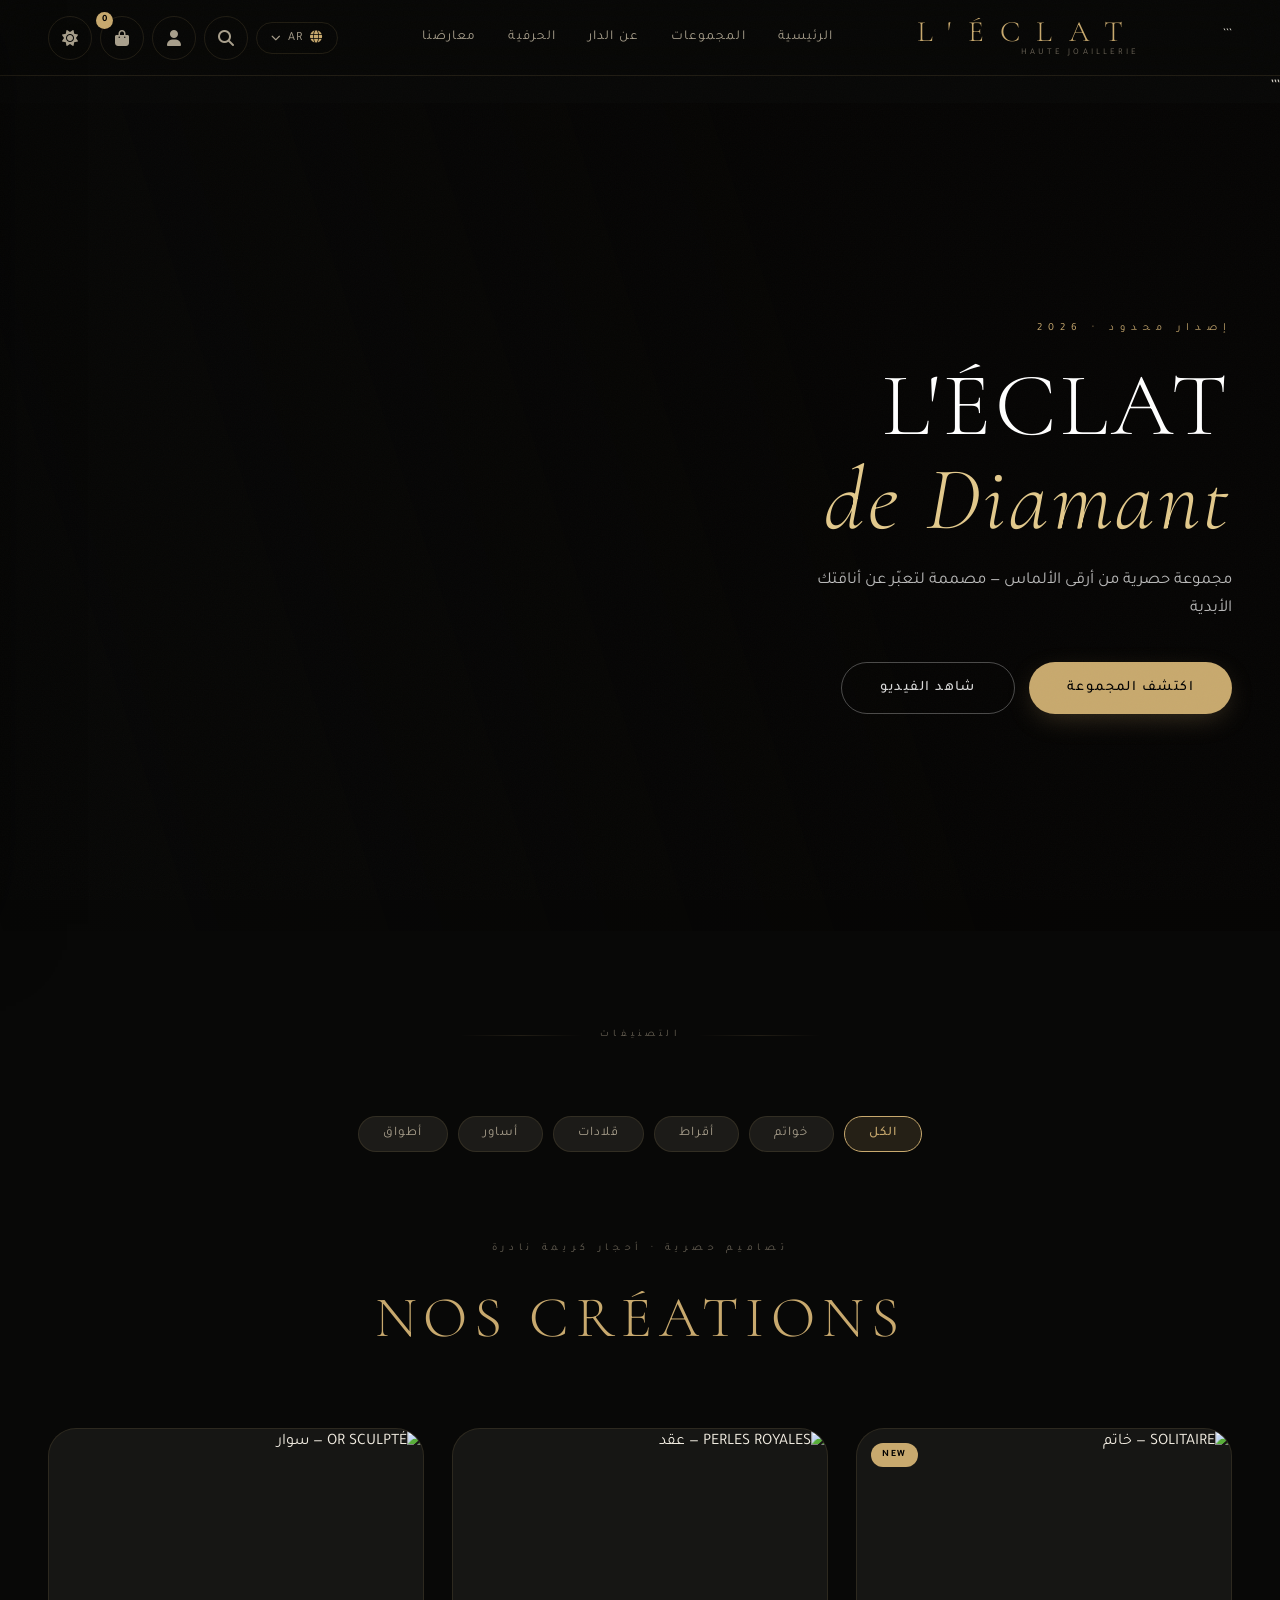
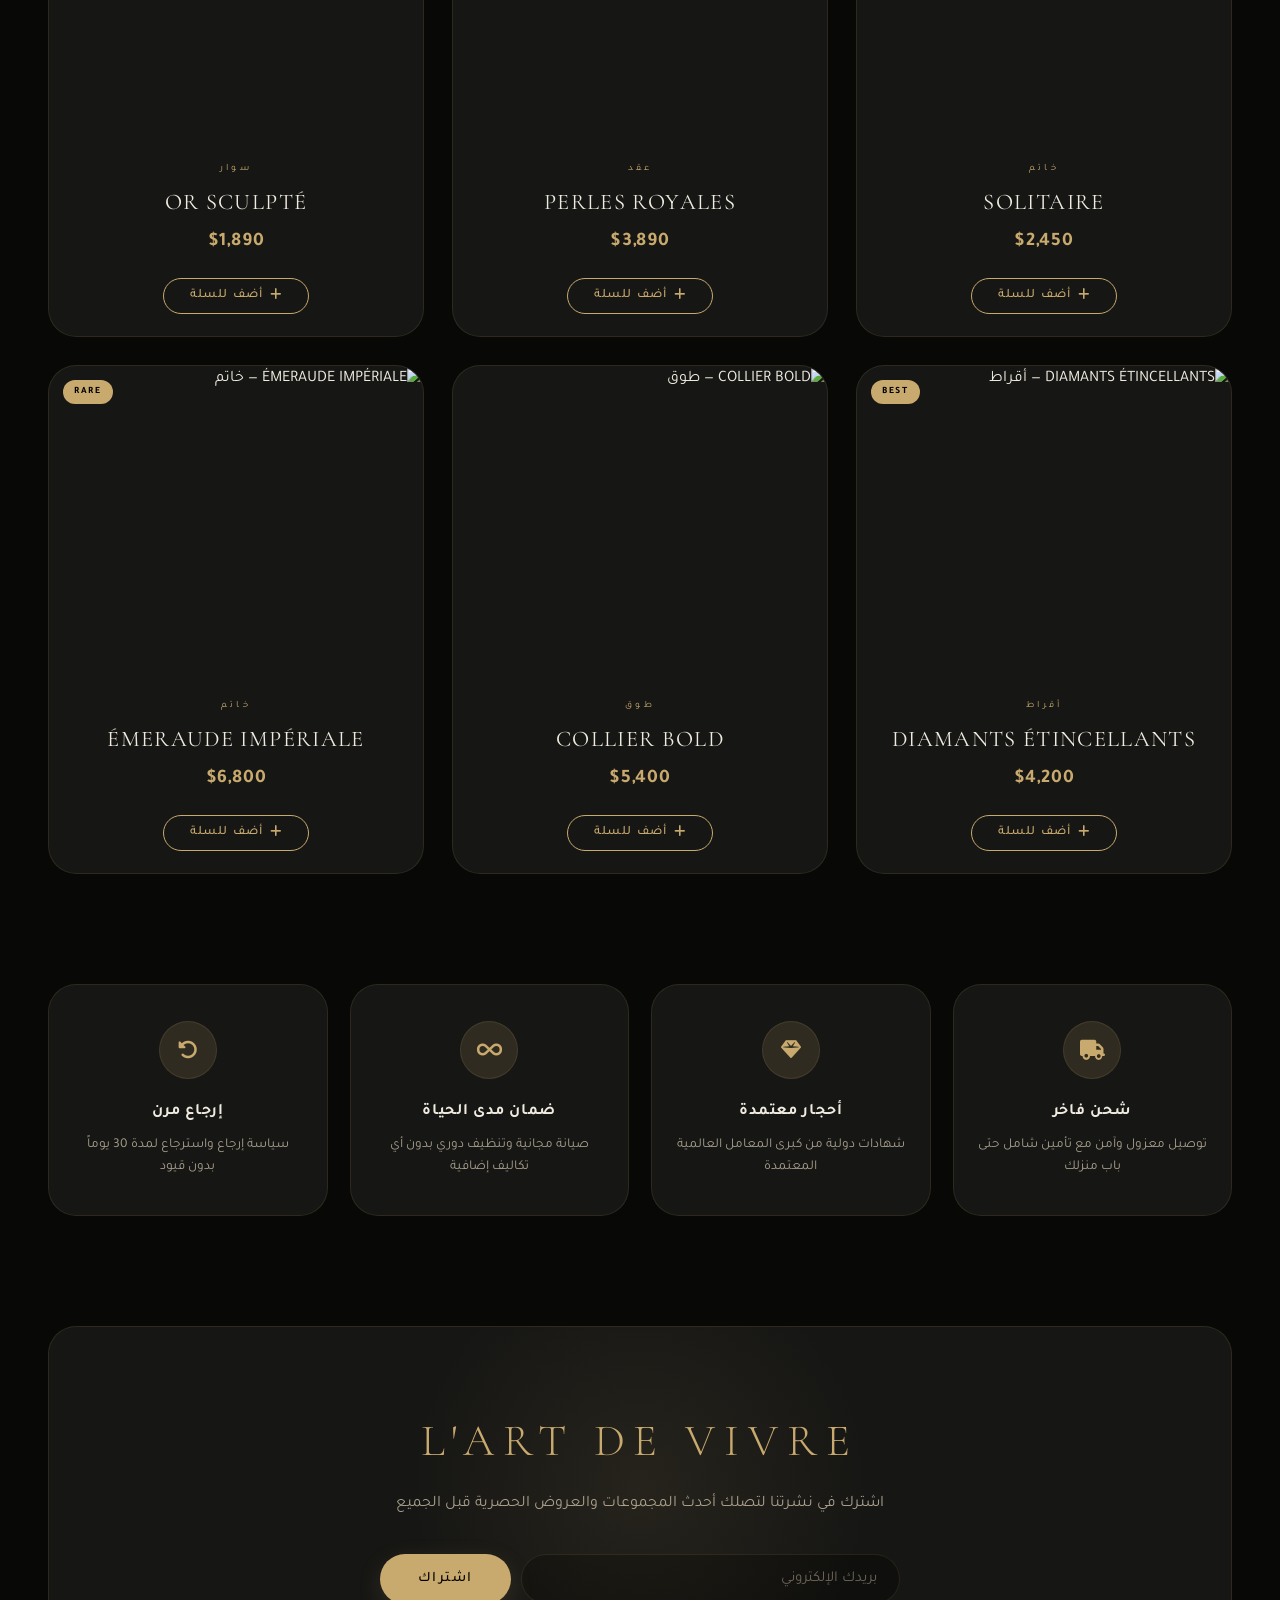
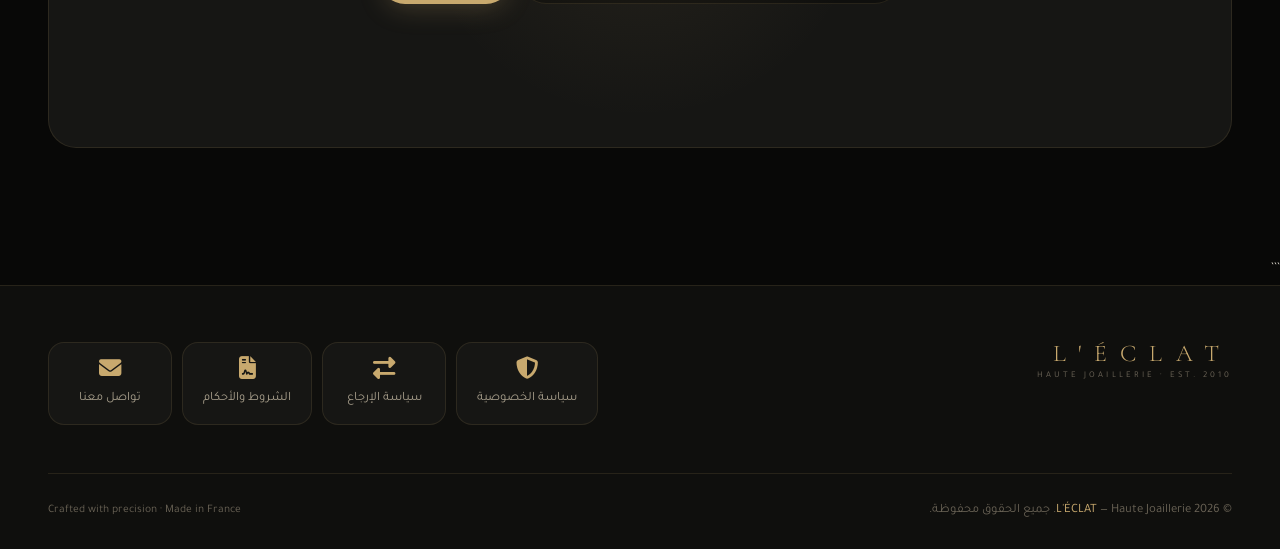
==== index.html @ 78e1784f "Update index.html" ====
<!DOCTYPE html>

<html lang="ar" dir="rtl">
<head>
  <meta charset="UTF-8" />
  <meta name="viewport" content="width=device-width, initial-scale=1.0" />
  <meta name="description" content="L'ÉCLAT — Haute Joaillerie. Collections exclusives de bijoux de luxe." />
  <title>L'ÉCLAT — Haute Joaillerie</title>

  <link rel="preconnect" href="https://fonts.googleapis.com" />
  <link rel="preconnect" href="https://fonts.gstatic.com" crossorigin />
  <link href="https://fonts.googleapis.com/css2?family=Cormorant+Garamond:ital,wght@0,300;0,400;0,600;1,300;1,400&family=Tajawal:wght@300;400;500;700&family=EB+Garamond:ital,wght@0,400;0,500;1,400&display=swap" rel="stylesheet" />
  <link rel="stylesheet" href="https://cdnjs.cloudflare.com/ajax/libs/font-awesome/6.5.0/css/all.min.css" crossorigin="anonymous" />
  <link href="https://unpkg.com/aos@2.3.1/dist/aos.css" rel="stylesheet" />

  <style>
    /* ============================================================
       1. CSS CUSTOM PROPERTIES (DESIGN TOKENS)
    ============================================================ */
    :root {
      /* Gold palette */
      --gold:         #c8a96e;
      --gold-light:   #e2c98c;
      --gold-pale:    #f0e4c4;
      --gold-dim:     rgba(200, 169, 110, 0.15);
      --gold-glow:    rgba(200, 169, 110, 0.28);

      /* Dark theme (default) */
      --bg:           #080807;
      --bg-2:         #0f0f0d;
      --bg-3:         #161614;
      --surface:      #1c1b18;
      --surface-2:    #242320;
      --line:         rgba(200, 169, 110, 0.13);
      --line-soft:    rgba(255, 255, 255, 0.06);
      --txt:          #f0ebe0;
      --txt-soft:     #a89f8c;
      --txt-muted:    #6a6356;

      /* Shadows */
      --shadow-sm:    0 4px 16px rgba(0, 0, 0, 0.4);
      --shadow-md:    0 12px 40px rgba(0, 0, 0, 0.6);
      --shadow-lg:    0 24px 72px rgba(0, 0, 0, 0.8);
      --shadow-gold:  0 16px 48px rgba(200, 169, 110, 0.22);

      /* Typography */
      --font-display: 'Cormorant Garamond', 'EB Garamond', Georgia, serif;
      --font-body-ar: 'Tajawal', sans-serif;
      --font-body-en: 'EB Garamond', Georgia, serif;

      /* Layout */
      --radius:       16px;
      --radius-lg:    28px;
      --radius-pill:  999px;
      --header-h:     76px;
      --container:    1380px;
      --transition:   0.32s cubic-bezier(0.4, 0, 0.2, 1);
    }

    /* Light theme override */
    [data-theme="light"] {
      --bg:           #f8f5ef;
      --bg-2:         #ffffff;
      --bg-3:         #f2ede3;
      --surface:      #ffffff;
      --surface-2:    #ede8de;
      --line:         rgba(160, 126, 68, 0.18);
      --line-soft:    rgba(0, 0, 0, 0.06);
      --txt:          #1e1b14;
      --txt-soft:     #6b6050;
      --txt-muted:    #a09070;
      --gold:         #a07830;
      --gold-light:   #c49a44;
      --gold-pale:    #e8d5a8;
      --gold-dim:     rgba(160, 120, 48, 0.12);
      --gold-glow:    rgba(160, 120, 48, 0.22);
      --shadow-sm:    0 4px 16px rgba(0, 0, 0, 0.08);
      --shadow-md:    0 12px 40px rgba(0, 0, 0, 0.12);
      --shadow-lg:    0 24px 72px rgba(0, 0, 0, 0.15);
      --shadow-gold:  0 16px 48px rgba(160, 120, 48, 0.18);
    }

    /* ============================================================
       2. RESET & BASE
    ============================================================ */
    *, *::before, *::after {
      margin: 0;
      padding: 0;
      box-sizing: border-box;
    }

    html {
      scroll-behavior: smooth;
      -webkit-text-size-adjust: 100%;
    }

    body {
      font-family: var(--font-body-ar);
      background-color: var(--bg);
      color: var(--txt);
      line-height: 1.7;
      direction: rtl;
      min-height: 100vh;
      overflow-x: hidden;
      transition: background-color var(--transition), color var(--transition);
    }

    body[dir="ltr"] {
      font-family: var(--font-body-en);
    }

    img {
      display: block;
      max-width: 100%;
      height: auto;
    }

    a {
      color: inherit;
      text-decoration: none;
    }

    button {
      font-family: inherit;
      cursor: pointer;
    }

    ul, ol {
      list-style: none;
    }

    /* Skip to content link for accessibility */
    .skip-link {
      position: absolute;
      top: -100%;
      left: 50%;
      transform: translateX(-50%);
      background: var(--gold);
      color: #000;
      padding: 10px 24px;
      border-radius: 0 0 var(--radius) var(--radius);
      font-weight: 700;
      z-index: 10000;
      transition: top 0.2s;
    }

    .skip-link:focus {
      top: 0;
    }

    /* ============================================================
       3. LAYOUT UTILITIES
    ============================================================ */
    .container {
      max-width: var(--container);
      margin-inline: auto;
      padding-inline: 48px;
    }

    .visually-hidden {
      position: absolute;
      width: 1px;
      height: 1px;
      overflow: hidden;
      clip: rect(0 0 0 0);
      white-space: nowrap;
    }

    /* ============================================================
       4. FOCUS STYLES (ACCESSIBILITY)
    ============================================================ */
    :focus-visible {
      outline: 2px solid var(--gold);
      outline-offset: 3px;
      border-radius: 4px;
    }

    /* ============================================================
       5. GRAIN TEXTURE OVERLAY
    ============================================================ */
    body::after {
      content: '';
      position: fixed;
      inset: 0;
      background-image: url("data:image/svg+xml,%3Csvg xmlns='http://www.w3.org/2000/svg' width='300' height='300'%3E%3Cfilter id='n'%3E%3CfeTurbulence type='fractalNoise' baseFrequency='0.85' numOctaves='4' stitchTiles='stitch'/%3E%3C/filter%3E%3Crect width='300' height='300' filter='url(%23n)' opacity='1'/%3E%3C/svg%3E");
      opacity: 0.022;
      pointer-events: none;
      z-index: 9990;
    }

    /* ============================================================
       6. SCROLLBAR
    ============================================================ */
    ::-webkit-scrollbar               { width: 5px; }
    ::-webkit-scrollbar-track         { background: var(--bg); }
    ::-webkit-scrollbar-thumb         { background: var(--gold-dim); border-radius: 5px; }
    ::-webkit-scrollbar-thumb:hover   { background: var(--gold); }

    /* ============================================================
       7. TYPOGRAPHY SCALE
    ============================================================ */
    .t-display {
      font-family: var(--font-display);
      font-weight: 300;
      letter-spacing: 0.04em;
    }

    .t-eyebrow {
      font-size: 0.65rem;
      letter-spacing: 0.45em;
      text-transform: uppercase;
      color: var(--txt-muted);
    }

    /* ============================================================
       8. BUTTON COMPONENTS
    ============================================================ */
    .btn {
      display: inline-flex;
      align-items: center;
      justify-content: center;
      gap: 8px;
      padding: 14px 38px;
      border-radius: var(--radius-pill);
      font-family: inherit;
      font-size: 0.9rem;
      font-weight: 500;
      letter-spacing: 0.1em;
      border: none;
      cursor: pointer;
      transition: all var(--transition);
      white-space: nowrap;
      text-decoration: none;
    }

    .btn-gold {
      background: var(--gold);
      color: #000;
      box-shadow: 0 8px 28px -6px var(--gold-glow);
    }

    .btn-gold:hover,
    .btn-gold:focus-visible {
      background: var(--gold-light);
      transform: translateY(-3px);
      box-shadow: 0 18px 40px -8px var(--gold-glow);
    }

    .btn-ghost {
      background: transparent;
      border: 1px solid rgba(255, 255, 255, 0.28);
      color: rgba(255, 255, 255, 0.85);
    }

    .btn-ghost:hover,
    .btn-ghost:focus-visible {
      border-color: var(--gold);
      color: var(--gold);
    }

    .btn-outline {
      background: transparent;
      border: 1px solid var(--gold);
      color: var(--gold);
    }

    .btn-outline:hover,
    .btn-outline:focus-visible {
      background: var(--gold);
      color: #000;
      transform: translateY(-2px);
    }

    /* Icon-only circular button */
    .icon-btn {
      width: 44px;
      height: 44px;
      border-radius: 50%;
      border: 1px solid var(--line);
      background: none;
      color: var(--txt-soft);
      display: flex;
      align-items: center;
      justify-content: center;
      font-size: 1rem;
      transition: all var(--transition);
      flex-shrink: 0;
    }

    .icon-btn:hover,
    .icon-btn:focus-visible {
      border-color: var(--gold);
      color: var(--gold);
      background: var(--gold-dim);
    }

    /* ============================================================
       9. HEADER
    ============================================================ */
    .site-header {
      position: sticky;
      top: 0;
      z-index: 500;
      height: var(--header-h);
      border-bottom: 1px solid var(--line);
      backdrop-filter: blur(20px) saturate(1.3);
      -webkit-backdrop-filter: blur(20px) saturate(1.3);
      background: rgba(8, 8, 7, 0.84);
      transition: background var(--transition);
    }

    [data-theme="light"] .site-header {
      background: rgba(248, 245, 239, 0.9);
    }

    .header-inner {
      height: 100%;
      display: flex;
      align-items: center;
      justify-content: space-between;
      gap: 20px;
    }

    /* Brand logo */
    .brand {
      display: flex;
      flex-direction: column;
      line-height: 1;
      flex-shrink: 0;
    }

    .brand-name {
      font-family: var(--font-display);
      font-size: 1.85rem;
      font-weight: 300;
      letter-spacing: 0.55em;
      color: var(--gold);
      text-transform: uppercase;
    }

    .brand-tagline {
      font-size: 0.55rem;
      letter-spacing: 0.35em;
      color: var(--txt-muted);
      text-transform: uppercase;
      margin-top: 3px;
    }

    /* Main navigation */
    .main-nav {
      display: flex;
      align-items: center;
    }

    .nav-list {
      display: flex;
      gap: 32px;
    }

    .nav-list a {
      font-size: 0.85rem;
      font-weight: 400;
      letter-spacing: 0.08em;
      color: var(--txt-soft);
      position: relative;
      padding-bottom: 4px;
      transition: color var(--transition);
    }

    .nav-list a::after {
      content: '';
      position: absolute;
      bottom: 0;
      inset-inline-end: 0;
      width: 0;
      height: 1px;
      background: var(--gold);
      transition: width var(--transition);
    }

    .nav-list a:hover,
    .nav-list a:focus-visible {
      color: var(--gold);
    }

    .nav-list a:hover::after,
    .nav-list a:focus-visible::after {
      width: 100%;
      inset-inline-start: 0;
      inset-inline-end: auto;
    }

    /* Header controls */
    .header-controls {
      display: flex;
      align-items: center;
      gap: 8px;
      flex-shrink: 0;
    }

    /* Cart badge */
    .cart-wrap {
      position: relative;
    }

    .cart-badge {
      position: absolute;
      top: -4px;
      inset-inline-end: -4px;
      min-width: 17px;
      height: 17px;
      padding: 0 3px;
      background: var(--gold);
      border-radius: var(--radius-pill);
      font-size: 0.6rem;
      font-weight: 700;
      color: #000;
      display: flex;
      align-items: center;
      justify-content: center;
      pointer-events: none;
      transition: transform 0.2s;
    }

    .cart-badge.bump {
      animation: badge-bump 0.35s cubic-bezier(0.34, 1.56, 0.64, 1);
    }

    @keyframes badge-bump {
      0%   { transform: scale(1); }
      50%  { transform: scale(1.5); }
      100% { transform: scale(1); }
    }

    /* Language dropdown */
    .lang-wrap {
      position: relative;
    }

    .lang-btn {
      display: flex;
      align-items: center;
      gap: 6px;
      padding: 8px 14px;
      border: 1px solid var(--line);
      border-radius: var(--radius-pill);
      background: none;
      color: var(--txt-soft);
      font-size: 0.78rem;
      font-family: inherit;
      letter-spacing: 0.08em;
      transition: all var(--transition);
    }

    .lang-btn .fa-globe {
      color: var(--gold);
    }

    .lang-btn .chevron {
      font-size: 0.6rem;
      transition: transform 0.25s;
    }

    .lang-btn[aria-expanded="true"] .chevron {
      transform: rotate(180deg);
    }

    .lang-btn:hover,
    .lang-btn:focus-visible {
      border-color: var(--gold);
      color: var(--gold);
    }

    .lang-menu {
      position: absolute;
      top: calc(100% + 10px);
      inset-inline-start: 0;
      background: var(--bg-2);
      border: 1px solid var(--line);
      border-radius: var(--radius);
      min-width: 148px;
      box-shadow: var(--shadow-md);
      z-index: 20;
      overflow: hidden;
      /* hidden by default */
      display: none;
    }

    .lang-menu.is-open {
      display: block;
    }

    .lang-menu a {
      display: flex;
      align-items: center;
      gap: 10px;
      padding: 11px 16px;
      font-size: 0.85rem;
      color: var(--txt-soft);
      transition: background 0.18s, color 0.18s;
    }

    .lang-menu a .flag {
      font-size: 1rem;
    }

    .lang-menu a:hover,
    .lang-menu a:focus-visible {
      background: var(--gold);
      color: #000;
    }

    .lang-menu a[aria-current="true"] {
      color: var(--gold);
      font-weight: 600;
    }

    /* Mobile hamburger */
    .mobile-menu-btn {
      display: none;
      flex-direction: column;
      justify-content: space-between;
      width: 26px;
      height: 18px;
      background: none;
      border: none;
      padding: 0;
      cursor: pointer;
    }

    .mobile-menu-btn span {
      display: block;
      height: 1.5px;
      background: var(--txt-soft);
      border-radius: 2px;
      transition: all 0.3s;
    }

    .mobile-menu-btn[aria-expanded="true"] span:nth-child(1) {
      transform: translateY(8.25px) rotate(45deg);
    }

    .mobile-menu-btn[aria-expanded="true"] span:nth-child(2) {
      opacity: 0;
    }

    .mobile-menu-btn[aria-expanded="true"] span:nth-child(3) {
      transform: translateY(-8.25px) rotate(-45deg);
    }

    /* Mobile nav panel */
    .mobile-nav {
      position: fixed;
      inset: 0;
      top: var(--header-h);
      background: var(--bg-2);
      border-top: 1px solid var(--line);
      z-index: 490;
      padding: 32px 24px;
      display: flex;
      flex-direction: column;
      gap: 8px;
      transform: translateY(-110%);
      transition: transform 0.36s cubic-bezier(0.4, 0, 0.2, 1);
      overflow-y: auto;
    }

    .mobile-nav.is-open {
      transform: translateY(0);
    }

    .mobile-nav a {
      display: flex;
      align-items: center;
      gap: 14px;
      padding: 16px 20px;
      border: 1px solid var(--line);
      border-radius: var(--radius);
      color: var(--txt-soft);
      font-size: 1rem;
      font-weight: 400;
      letter-spacing: 0.05em;
      transition: all var(--transition);
    }

    .mobile-nav a i {
      color: var(--gold);
      width: 16px;
    }

    .mobile-nav a:hover,
    .mobile-nav a:focus-visible {
      border-color: var(--gold);
      color: var(--gold);
      background: var(--gold-dim);
    }

    /* ============================================================
       10. HERO SECTION
    ============================================================ */
    .hero {
      height: 92vh;
      min-height: 580px;
      position: relative;
      overflow: hidden;
      margin-bottom: 96px;
    }

    .hero-bg {
      position: absolute;
      inset: 0;
      background-image: url('https://images.unsplash.com/photo-1515562141207-7a88fb7ce338?auto=format&fit=crop&w=1950&q=80');
      background-size: cover;
      background-position: center;
      transform: scale(1.08);
      will-change: transform;
      animation: hero-breathe 14s ease-out forwards;
    }

    @keyframes hero-breathe {
      to { transform: scale(1); }
    }

    .hero-overlay {
      position: absolute;
      inset: 0;
      background: linear-gradient(
        108deg,
        rgba(6, 5, 4, 0.85) 30%,
        rgba(6, 5, 4, 0.3) 70%,
        transparent 100%
      );
    }

    /* RTL: overlay from right */
    [dir="rtl"] .hero-overlay {
      background: linear-gradient(
        252deg,
        rgba(6, 5, 4, 0.85) 30%,
        rgba(6, 5, 4, 0.3) 70%,
        transparent 100%
      );
    }

    .hero-inner {
      position: relative;
      z-index: 2;
      height: 100%;
      display: flex;
      align-items: center;
      padding-inline: 48px;
    }

    .hero-content {
      max-width: 640px;
    }

    .hero-eyebrow {
      font-size: 0.68rem;
      letter-spacing: 0.55em;
      text-transform: uppercase;
      color: var(--gold);
      margin-bottom: 20px;
      opacity: 0;
      animation: slide-up 0.8s 0.3s ease forwards;
    }

    .hero-title {
      font-family: var(--font-display);
      font-size: clamp(3rem, 7vw, 6rem);
      font-weight: 300;
      line-height: 1.05;
      color: #fff;
      margin-bottom: 20px;
      opacity: 0;
      animation: slide-up 0.9s 0.55s ease forwards;
    }

    .hero-title em {
      font-style: italic;
      color: var(--gold-light);
    }

    .hero-desc {
      font-size: 1.05rem;
      color: rgba(255, 255, 255, 0.72);
      margin-bottom: 38px;
      max-width: 420px;
      opacity: 0;
      animation: slide-up 0.9s 0.8s ease forwards;
    }

    .hero-actions {
      display: flex;
      gap: 14px;
      flex-wrap: wrap;
      opacity: 0;
      animation: slide-up 0.9s 1.05s ease forwards;
    }

    @keyframes slide-up {
      from { opacity: 0; transform: translateY(28px); }
      to   { opacity: 1; transform: translateY(0); }
    }

    /* ============================================================
       11. SECTION HEADERS
    ============================================================ */
    .section-header {
      text-align: center;
      margin-bottom: 60px;
    }

    .section-header .eyebrow {
      margin-bottom: 12px;
    }

    .section-header h2 {
      font-family: var(--font-display);
      font-size: clamp(2.2rem, 4.5vw, 3.6rem);
      font-weight: 300;
      color: var(--gold);
      letter-spacing: 0.12em;
    }

    /* ============================================================
       12. SEPARATOR / DIVIDER
    ============================================================ */
    .ornament-divider {
      display: flex;
      align-items: center;
      gap: 18px;
      margin-inline: auto;
      margin-bottom: 72px;
      max-width: 360px;
      color: var(--txt-muted);
    }

    .ornament-divider::before,
    .ornament-divider::after {
      content: '';
      flex: 1;
      height: 1px;
      background: linear-gradient(to right, transparent, var(--line), transparent);
    }

    .ornament-divider span {
      font-size: 0.62rem;
      letter-spacing: 0.42em;
      text-transform: uppercase;
      white-space: nowrap;
    }

    /* ============================================================
       13. CATEGORY FILTER PILLS
    ============================================================ */
    .categories-row {
      display: flex;
      justify-content: center;
      flex-wrap: wrap;
      gap: 10px;
      margin-bottom: 88px;
    }

    .cat-pill {
      padding: 9px 24px;
      border: 1px solid var(--line);
      border-radius: var(--radius-pill);
      background: var(--surface);
      color: var(--txt-soft);
      font-family: inherit;
      font-size: 0.82rem;
      letter-spacing: 0.08em;
      cursor: pointer;
      transition: all var(--transition);
    }

    .cat-pill:hover,
    .cat-pill:focus-visible {
      border-color: var(--gold);
      color: var(--gold);
      transform: translateY(-3px);
    }

    .cat-pill.is-active {
      background: var(--gold-dim);
      border-color: var(--gold);
      color: var(--gold);
      font-weight: 500;
    }

    /* ============================================================
       14. PRODUCT GRID & CARDS
    ============================================================ */
    .products-section {
      margin-bottom: 110px;
    }

    .products-grid {
      display: grid;
      grid-template-columns: repeat(auto-fill, minmax(295px, 1fr));
      gap: 28px;
    }

    .product-card {
      background: var(--bg-3);
      border: 1px solid var(--line);
      border-radius: var(--radius-lg);
      overflow: hidden;
      position: relative;
      transition: transform var(--transition), border-color var(--transition), box-shadow var(--transition);
    }

    .product-card[hidden] {
      display: none;
    }

    .product-card:hover {
      transform: translateY(-10px);
      border-color: var(--gold);
      box-shadow: var(--shadow-gold);
    }

    .product-card:focus-within {
      border-color: var(--gold);
    }

    /* Image */
    .product-img-wrap {
      position: relative;
      height: 310px;
      overflow: hidden;
    }

    .product-img-wrap img {
      width: 100%;
      height: 100%;
      object-fit: cover;
      transition: transform 0.9s cubic-bezier(0.4, 0, 0.2, 1);
    }

    .product-card:hover .product-img-wrap img {
      transform: scale(1.07);
    }

    /* Badge */
    .product-badge {
      position: absolute;
      top: 14px;
      inset-inline-end: 14px;
      background: var(--gold);
      color: #000;
      font-size: 0.6rem;
      font-weight: 700;
      letter-spacing: 0.18em;
      text-transform: uppercase;
      padding: 4px 11px;
      border-radius: var(--radius-pill);
    }

    /* Quick-view overlay */
    .product-quick-overlay {
      position: absolute;
      inset: 0;
      background: linear-gradient(to top, rgba(6, 5, 4, 0.85) 0%, transparent 60%);
      opacity: 0;
      display: flex;
      align-items: flex-end;
      justify-content: center;
      padding-bottom: 22px;
      transition: opacity var(--transition);
      pointer-events: none;
    }

    .product-card:hover .product-quick-overlay {
      opacity: 1;
      pointer-events: auto;
    }

    .quick-view-label {
      font-size: 0.73rem;
      letter-spacing: 0.22em;
      text-transform: uppercase;
      color: var(--gold);
      border: 1px solid var(--gold);
      padding: 7px 20px;
      border-radius: var(--radius-pill);
      background: rgba(6, 5, 4, 0.5);
      backdrop-filter: blur(8px);
    }

    /* Card body */
    .product-body {
      padding: 22px 20px;
      text-align: center;
    }

    .product-cat-label {
      font-size: 0.6rem;
      letter-spacing: 0.32em;
      text-transform: uppercase;
      color: var(--gold);
      margin-bottom: 6px;
    }

    .product-name {
      font-family: var(--font-display);
      font-size: 1.4rem;
      font-weight: 400;
      letter-spacing: 0.06em;
      margin-bottom: 6px;
    }

    .product-price {
      font-size: 1.2rem;
      font-weight: 600;
      color: var(--gold);
      letter-spacing: 0.04em;
      margin-bottom: 18px;
    }

    .btn-add {
      padding: 9px 26px;
      border: 1px solid var(--gold);
      border-radius: var(--radius-pill);
      background: none;
      color: var(--gold);
      font-family: inherit;
      font-size: 0.8rem;
      font-weight: 500;
      letter-spacing: 0.08em;
      cursor: pointer;
      transition: all var(--transition);
      display: inline-flex;
      align-items: center;
      gap: 7px;
    }

    .btn-add:hover,
    .btn-add:focus-visible {
      background: var(--gold);
      color: #000;
      transform: translateY(-2px);
    }

    /* No results message */
    .no-results-msg {
      grid-column: 1 / -1;
      text-align: center;
      padding: 64px 20px;
      color: var(--txt-muted);
    }

    .no-results-msg i {
      font-size: 3rem;
      display: block;
      margin-bottom: 16px;
      color: var(--line);
    }

    /* ============================================================
       15. FEATURES GRID
    ============================================================ */
    .features-section {
      margin-bottom: 110px;
    }

    .features-grid {
      display: grid;
      grid-template-columns: repeat(4, 1fr);
      gap: 22px;
    }

    .feature-card {
      background: var(--bg-3);
      border: 1px solid var(--line);
      border-radius: var(--radius-lg);
      padding: 36px 24px;
      text-align: center;
      transition: all var(--transition);
    }

    .feature-card:hover {
      border-color: var(--gold);
      transform: translateY(-6px);
      box-shadow: var(--shadow-gold);
    }

    .feature-icon {
      width: 58px;
      height: 58px;
      border-radius: 50%;
      background: var(--gold-dim);
      border: 1px solid var(--line);
      display: flex;
      align-items: center;
      justify-content: center;
      margin-inline: auto;
      margin-bottom: 20px;
      font-size: 1.25rem;
      color: var(--gold);
    }

    .feature-card h3 {
      font-size: 1rem;
      font-weight: 600;
      margin-bottom: 8px;
      letter-spacing: 0.04em;
    }

    .feature-card p {
      font-size: 0.85rem;
      color: var(--txt-soft);
      line-height: 1.65;
    }

    /* ============================================================
       16. NEWSLETTER
    ============================================================ */
    .newsletter-section {
      margin-bottom: 110px;
    }

    .newsletter-inner {
      position: relative;
      background: var(--bg-3);
      border: 1px solid var(--line);
      border-radius: var(--radius-lg);
      padding: 76px 60px;
      text-align: center;
      overflow: hidden;
    }

    /* Radial glow decoration */
    .newsletter-inner::before {
      content: '';
      position: absolute;
      top: -80px;
      left: 50%;
      transform: translateX(-50%);
      width: 480px;
      height: 480px;
      background: radial-gradient(circle, rgba(200, 169, 110, 0.09) 0%, transparent 68%);
      pointer-events: none;
    }

    .newsletter-inner h2 {
      font-family: var(--font-display);
      font-size: clamp(1.8rem, 3.5vw, 2.8rem);
      font-weight: 300;
      color: var(--gold);
      letter-spacing: 0.2em;
      margin-bottom: 12px;
    }

    .newsletter-inner p {
      color: var(--txt-soft);
      font-size: 1rem;
      margin-bottom: 36px;
      max-width: 500px;
      margin-inline: auto;
      margin-bottom: 36px;
    }

    .newsletter-form {
      display: flex;
      gap: 10px;
      max-width: 520px;
      margin-inline: auto;
    }

    .newsletter-input {
      flex: 1;
      padding: 15px 22px;
      background: var(--bg-2);
      border: 1px solid var(--line);
      border-radius: var(--radius-pill);
      color: var(--txt);
      font-family: inherit;
      font-size: 0.95rem;
      outline: none;
      transition: border-color var(--transition), box-shadow var(--transition);
    }

    .newsletter-input::placeholder {
      color: var(--txt-muted);
    }

    .newsletter-input:focus {
      border-color: var(--gold);
      box-shadow: 0 0 0 3px rgba(200, 169, 110, 0.12);
    }

    .newsletter-msg {
      font-size: 0.82rem;
      margin-top: 12px;
      min-height: 1.2em;
      transition: color 0.2s;
    }

    .newsletter-msg.success { color: var(--gold); }
    .newsletter-msg.error   { color: #e05; }

    /* ============================================================
       17. FOOTER
    ============================================================ */
    .site-footer {
      background: var(--bg-2);
      border-top: 1px solid var(--line);
      padding: 56px 0 28px;
    }

    .footer-upper {
      display: flex;
      justify-content: space-between;
      align-items: flex-start;
      gap: 32px;
      margin-bottom: 48px;
      flex-wrap: wrap;
    }

    .footer-brand .brand-name {
      font-size: 1.5rem;
    }

    .footer-brand .brand-tagline {
      margin-top: 6px;
    }

    .footer-links-row {
      display: flex;
      gap: 10px;
      flex-wrap: wrap;
      justify-content: flex-end;
    }

    .footer-link-card {
      display: flex;
      flex-direction: column;
      align-items: center;
      gap: 8px;
      padding: 14px 20px;
      border: 1px solid var(--line);
      border-radius: var(--radius);
      background: var(--bg-3);
      color: var(--txt-soft);
      font-size: 0.8rem;
      min-width: 124px;
      text-align: center;
      transition: all var(--transition);
      cursor: pointer;
    }

    .footer-link-card i {
      font-size: 1.4rem;
      color: var(--gold);
      transition: color var(--transition);
    }

    .footer-link-card:hover,
    .footer-link-card:focus-visible {
      border-color: var(--gold);
      background: var(--gold);
      color: #000;
      transform: translateY(-5px);
    }

    .footer-link-card:hover i,
    .footer-link-card:focus-visible i {
      color: #000;
    }

    .footer-lower {
      border-top: 1px solid var(--line);
      padding-top: 26px;
      display: flex;
      justify-content: space-between;
      align-items: center;
      flex-wrap: wrap;
      gap: 12px;
    }

    .footer-lower p {
      font-size: 0.8rem;
      color: var(--txt-muted);
    }

    .footer-lower .gold {
      color: var(--gold);
    }

    /* ============================================================
       18. OVERLAYS & MODALS
    ============================================================ */

    /* Backdrop */
    .backdrop {
      position: fixed;
      inset: 0;
      background: rgba(0, 0, 0, 0.68);
      backdrop-filter: blur(5px);
      -webkit-backdrop-filter: blur(5px);
      z-index: 600;
      opacity: 0;
      pointer-events: none;
      transition: opacity var(--transition);
    }

    .backdrop.is-visible {
      opacity: 1;
      pointer-events: auto;
    }

    /* ============================================================
       19. SEARCH MODAL
    ============================================================ */
    .search-modal {
      position: fixed;
      top: var(--header-h);
      left: 50%;
      transform: translateX(-50%) translateY(-18px);
      width: 100%;
      max-width: 620px;
      background: var(--bg-2);
      border: 1px solid var(--line);
      border-top: none;
      border-radius: 0 0 var(--radius-lg) var(--radius-lg);
      padding: 24px 28px 28px;
      z-index: 700;
      box-shadow: var(--shadow-md);
      opacity: 0;
      pointer-events: none;
      transition: opacity var(--transition), transform var(--transition);
    }

    .search-modal.is-open {
      opacity: 1;
      pointer-events: auto;
      transform: translateX(-50%) translateY(0);
    }

    .search-row {
      display: flex;
      align-items: center;
      gap: 12px;
      border-bottom: 1px solid var(--line);
      padding-bottom: 16px;
      margin-bottom: 16px;
    }

    .search-row i {
      color: var(--gold);
      font-size: 1rem;
      flex-shrink: 0;
    }

    .search-input-field {
      flex: 1;
      background: none;
      border: none;
      outline: none;
      color: var(--txt);
      font-family: inherit;
      font-size: 1.05rem;
    }

    .search-input-field::placeholder {
      color: var(--txt-muted);
    }

    .search-results-list {
      max-height: 300px;
      overflow-y: auto;
    }

    .search-result-item {
      display: flex;
      align-items: center;
      gap: 12px;
      padding: 11px 12px;
      border-radius: var(--radius);
      cursor: pointer;
      transition: background 0.18s;
      font-size: 0.9rem;
    }

    .search-result-item img {
      width: 44px;
      height: 44px;
      object-fit: cover;
      border-radius: 8px;
      border: 1px solid var(--line);
      flex-shrink: 0;
    }

    .search-result-item .result-info {
      flex: 1;
    }

    .search-result-item .result-name {
      font-weight: 500;
      margin-bottom: 2px;
    }

    .search-result-item .result-price {
      color: var(--gold);
      font-size: 0.8rem;
    }

    .search-result-item:hover,
    .search-result-item:focus {
      background: var(--gold-dim);
      outline: none;
    }

    .search-no-results {
      padding: 16px 12px;
      color: var(--txt-muted);
      font-size: 0.88rem;
      text-align: center;
    }

    /* ============================================================
       20. CART SIDEBAR
    ============================================================ */
    .cart-sidebar {
      position: fixed;
      top: 0;
      inset-inline-end: -420px;
      width: 400px;
      height: 100dvh;
      background: var(--bg-2);
      border-inline-start: 1px solid var(--line);
      box-shadow: var(--shadow-lg);
      z-index: 700;
      display: flex;
      flex-direction: column;
      transition: inset-inline-end var(--transition);
    }

    /* Fallback for browsers without inset-inline-end transition support */
    [dir="rtl"] .cart-sidebar {
      right: auto;
      left: -420px;
      border-left: none;
      border-right: 1px solid var(--line);
      transition: left var(--transition);
    }

    [dir="ltr"] .cart-sidebar {
      left: auto;
      right: -420px;
      border-right: none;
      border-left: 1px solid var(--line);
      transition: right var(--transition);
    }

    [dir="rtl"] .cart-sidebar.is-open { left: 0; }
    [dir="ltr"] .cart-sidebar.is-open { right: 0; }

    .cart-header {
      padding: 22px 24px;
      border-bottom: 1px solid var(--line);
      display: flex;
      justify-content: space-between;
      align-items: center;
    }

    .cart-header h2 {
      font-family: var(--font-display);
      font-size: 1.5rem;
      font-weight: 400;
      color: var(--gold);
      letter-spacing: 0.06em;
    }

    .cart-body {
      flex: 1;
      overflow-y: auto;
      padding: 20px;
    }

    /* Empty cart */
    .cart-empty-state {
      display: flex;
      flex-direction: column;
      align-items: center;
      justify-content: center;
      gap: 14px;
      height: 100%;
      color: var(--txt-muted);
      text-align: center;
      padding: 40px 20px;
    }

    .cart-empty-state i {
      font-size: 2.8rem;
      color: var(--txt-muted);
      opacity: 0.4;
    }

    .cart-empty-state p {
      font-size: 0.9rem;
    }

    /* Cart item */
    .cart-item {
      display: flex;
      gap: 14px;
      padding: 16px 0;
      border-bottom: 1px solid var(--line-soft);
    }

    .cart-item-img {
      width: 72px;
      height: 72px;
      object-fit: cover;
      border-radius: 12px;
      border: 1px solid var(--line);
      flex-shrink: 0;
    }

    .cart-item-info {
      flex: 1;
      min-width: 0;
    }

    .cart-item-name {
      font-weight: 600;
      font-size: 0.88rem;
      margin-bottom: 3px;
      white-space: nowrap;
      overflow: hidden;
      text-overflow: ellipsis;
    }

    .cart-item-price {
      color: var(--gold);
      font-weight: 700;
      font-size: 0.88rem;
      margin-bottom: 10px;
    }

    .cart-qty-row {
      display: flex;
      align-items: center;
      gap: 10px;
    }

    .qty-btn {
      width: 28px;
      height: 28px;
      border-radius: 50%;
      border: 1px solid var(--line);
      background: none;
      color: var(--txt-soft);
      font-size: 1rem;
      display: flex;
      align-items: center;
      justify-content: center;
      cursor: pointer;
      transition: all var(--transition);
      line-height: 1;
    }

    .qty-btn:hover,
    .qty-btn:focus-visible {
      border-color: var(--gold);
      color: var(--gold);
    }

    .qty-value {
      font-weight: 600;
      font-size: 0.95rem;
      min-width: 22px;
      text-align: center;
    }

    .remove-btn {
      background: none;
      border: none;
      color: #c0392b;
      font-size: 0.75rem;
      cursor: pointer;
      margin-top: 6px;
      padding: 0;
      font-family: inherit;
      transition: opacity 0.2s;
      display: block;
    }

    .remove-btn:hover { opacity: 0.7; }

    /* Cart footer */
    .cart-footer {
      padding: 20px 24px;
      border-top: 1px solid var(--line);
    }

    .cart-total-row {
      display: flex;
      justify-content: space-between;
      align-items: center;
      font-size: 1.1rem;
      font-weight: 600;
      margin-bottom: 16px;
    }

    .cart-total-amount {
      color: var(--gold);
    }

    .checkout-btn {
      width: 100%;
      padding: 15px;
      background: var(--gold);
      border: none;
      border-radius: var(--radius-pill);
      color: #000;
      font-family: inherit;
      font-size: 1rem;
      font-weight: 700;
      letter-spacing: 0.08em;
      cursor: pointer;
      transition: all var(--transition);
    }

    .checkout-btn:hover:not(:disabled),
    .checkout-btn:focus-visible:not(:disabled) {
      background: var(--gold-light);
      transform: translateY(-2px);
    }

    .checkout-btn:disabled {
      opacity: 0.4;
      cursor: not-allowed;
    }

    /* ============================================================
       21. TOAST NOTIFICATION
    ============================================================ */
    .toast-container {
      position: fixed;
      top: calc(var(--header-h) + 16px);
      left: 50%;
      transform: translateX(-50%);
      z-index: 9000;
      pointer-events: none;
      display: flex;
      flex-direction: column;
      gap: 8px;
      align-items: center;
    }

    .toast {
      background: var(--surface-2);
      border: 1px solid var(--line);
      color: var(--txt);
      padding: 12px 24px;
      border-radius: var(--radius-pill);
      font-size: 0.88rem;
      font-weight: 500;
      box-shadow: var(--shadow-md);
      white-space: nowrap;
      opacity: 0;
      transform: translateY(-12px) scale(0.96);
      transition: all 0.35s cubic-bezier(0.34, 1.56, 0.64, 1);
    }

    .toast.toast-success {
      background: var(--gold);
      color: #000;
      border-color: var(--gold-light);
    }

    .toast.toast-error {
      background: #c0392b;
      color: #fff;
      border-color: #e74c3c;
    }

    .toast.is-visible {
      opacity: 1;
      transform: translateY(0) scale(1);
    }

    /* ============================================================
       22. BACK TO TOP
    ============================================================ */
    #back-to-top {
      position: fixed;
      bottom: 28px;
      inset-inline-end: 28px;
      width: 46px;
      height: 46px;
      border-radius: 50%;
      border: 1px solid var(--line);
      background: var(--surface);
      color: var(--gold);
      font-size: 0.95rem;
      display: flex;
      align-items: center;
      justify-content: center;
      cursor: pointer;
      opacity: 0;
      pointer-events: none;
      transition: all var(--transition);
      box-shadow: var(--shadow-sm);
      z-index: 400;
    }

    #back-to-top.is-visible {
      opacity: 1;
      pointer-events: auto;
    }

    #back-to-top:hover,
    #back-to-top:focus-visible {
      background: var(--gold);
      color: #000;
      transform: translateY(-4px);
      border-color: var(--gold);
    }

    /* RTL/LTR placement */
    [dir="rtl"] #back-to-top { right: auto; left: 28px; }
    [dir="ltr"] #back-to-top { left: auto; right: 28px; }

    /* ============================================================
       23. RESPONSIVE — TABLET (≤ 1100px)
    ============================================================ */
    @media (max-width: 1100px) {
      .features-grid {
        grid-template-columns: repeat(2, 1fr);
      }
    }

    /* ============================================================
       24. RESPONSIVE — MOBILE (≤ 768px)
    ============================================================ */
    @media (max-width: 768px) {
      :root {
        --header-h: 68px;
      }

      .container {
        padding-inline: 20px;
      }

      .main-nav {
        display: none;
      }

      .mobile-menu-btn {
        display: flex;
      }

      .hero {
        height: 80vh;
        margin-bottom: 72px;
      }

      .hero-inner {
        padding-inline: 20px;
      }

      .features-grid {
        grid-template-columns: 1fr;
      }

      .newsletter-inner {
        padding: 48px 24px;
      }

      .newsletter-form {
        flex-direction: column;
      }

      .footer-upper {
        flex-direction: column;
      }

      .footer-links-row {
        justify-content: flex-start;
      }

      .footer-lower {
        flex-direction: column;
        text-align: center;
      }

      .cart-sidebar {
        width: 100%;
      }

      [dir="rtl"] .cart-sidebar { left: -100%; }
      [dir="ltr"] .cart-sidebar { right: -100%; }

      .search-modal {
        border-radius: 0;
        max-width: 100%;
        padding: 20px;
      }
    }

    /* ============================================================
       25. RESPONSIVE — SMALL MOBILE (≤ 480px)
    ============================================================ */
    @media (max-width: 480px) {
      .hero-title {
        font-size: 2.8rem;
      }

      .hero-actions {
        flex-direction: column;
        align-items: flex-start;
      }

      .header-controls .lang-wrap {
        display: none; /* show in mobile menu instead */
      }

      .footer-link-card {
        min-width: 100px;
        padding: 12px 14px;
      }
    }

    /* ============================================================
       26. REDUCED MOTION
    ============================================================ */
    @media (prefers-reduced-motion: reduce) {
      *, *::before, *::after {
        animation-duration: 0.01ms !important;
        transition-duration: 0.01ms !important;
      }
    }
  </style>

</head>

<body data-theme="dark">

  <!-- Skip to main content (accessibility) -->

<a class="skip-link" href="#main-content" data-i18n="skip_link">تخطى إلى المحتوى الرئيسي</a>

  <!-- Toast container -->

  <div class="toast-container" id="toast-container" aria-live="polite" aria-atomic="true"></div>

  <!-- Backdrop (shared for search, cart, mobile nav) -->

  <div class="backdrop" id="backdrop" aria-hidden="true"></div>

  <!-- ==============================================================
       HEADER
  ============================================================== -->

  <header class="site-header" role="banner">
    <div class="container header-inner">

```
  <!-- Brand -->
  <a href="/" class="brand" aria-label="L'ÉCLAT — Haute Joaillerie">
    <span class="brand-name">L'ÉCLAT</span>
    <span class="brand-tagline">Haute Joaillerie</span>
  </a>

  <!-- Desktop navigation -->
  <nav class="main-nav" aria-label="القائمة الرئيسية">
    <ul class="nav-list" role="list">
      <li><a href="#" data-i18n="nav_home">الرئيسية</a></li>
      <li><a href="#products-section" data-i18n="nav_collections">المجموعات</a></li>
      <li><a href="#" data-i18n="nav_about">عن الدار</a></li>
      <li><a href="#" data-i18n="nav_craft">الحرفية</a></li>
      <li><a href="#" data-i18n="nav_stores">معارضنا</a></li>
    </ul>
  </nav>

  <!-- Controls -->
  <div class="header-controls">
    <!-- Language picker -->
    <div class="lang-wrap">
      <button class="lang-btn" id="lang-btn"
              aria-haspopup="listbox"
              aria-expanded="false"
              aria-label="اختر اللغة">
        <i class="fas fa-globe" aria-hidden="true"></i>
        <span id="lang-label">AR</span>
        <i class="fas fa-chevron-down chevron" aria-hidden="true"></i>
      </button>
      <div class="lang-menu" id="lang-menu" role="listbox" aria-label="اللغات المتاحة">
        <a href="#" data-lang="ar" role="option" aria-current="true" tabindex="0">
          <span class="flag" aria-hidden="true">🇸🇦</span> العربية
        </a>
        <a href="#" data-lang="en" role="option" tabindex="0">
          <span class="flag" aria-hidden="true">🇬🇧</span> English
        </a>
        <a href="#" data-lang="fr" role="option" tabindex="0">
          <span class="flag" aria-hidden="true">🇫🇷</span> Français
        </a>
      </div>
    </div>

    <!-- Search -->
    <button class="icon-btn" id="search-btn"
            aria-label="فتح البحث"
            aria-controls="search-modal"
            aria-expanded="false">
      <i class="fas fa-search" aria-hidden="true"></i>
    </button>

    <!-- Account -->
    <button class="icon-btn" aria-label="حسابي">
      <i class="fas fa-user" aria-hidden="true"></i>
    </button>

    <!-- Cart -->
    <div class="cart-wrap">
      <button class="icon-btn" id="cart-btn"
              aria-label="سلة التسوق"
              aria-controls="cart-sidebar"
              aria-expanded="false">
        <i class="fas fa-shopping-bag" aria-hidden="true"></i>
      </button>
      <span class="cart-badge" id="cart-badge" aria-label="عدد المنتجات في السلة">0</span>
    </div>

    <!-- Theme toggle -->
    <button class="icon-btn" id="theme-btn" aria-label="تبديل المظهر">
      <i class="fas fa-sun" aria-hidden="true"></i>
    </button>

    <!-- Mobile hamburger -->
    <button class="mobile-menu-btn" id="mobile-menu-btn"
            aria-label="فتح القائمة"
            aria-expanded="false"
            aria-controls="mobile-nav">
      <span></span>
      <span></span>
      <span></span>
    </button>
  </div>
</div>
```

  </header>

  <!-- Mobile navigation panel -->

  <nav class="mobile-nav" id="mobile-nav" aria-label="القائمة المحمول" aria-hidden="true">
    <a href="#" data-i18n="nav_home"><i class="fas fa-home" aria-hidden="true"></i><span>الرئيسية</span></a>
    <a href="#products-section" data-i18n="nav_collections"><i class="fas fa-gem" aria-hidden="true"></i><span>المجموعات</span></a>
    <a href="#" data-i18n="nav_about"><i class="fas fa-star" aria-hidden="true"></i><span>عن الدار</span></a>
    <a href="#" data-i18n="nav_craft"><i class="fas fa-hand-sparkles" aria-hidden="true"></i><span>الحرفية</span></a>
    <a href="#" data-i18n="nav_stores"><i class="fas fa-map-marker-alt" aria-hidden="true"></i><span>معارضنا</span></a>
  </nav>

  <!-- ==============================================================
       SEARCH MODAL
  ============================================================== -->

  <div class="search-modal" id="search-modal"
       role="dialog"
       aria-modal="true"
       aria-label="البحث"
       aria-hidden="true">
    <div class="search-row">
      <i class="fas fa-search" aria-hidden="true"></i>
      <input type="search"
             class="search-input-field"
             id="search-input"
             data-i18n-placeholder="search_placeholder"
             placeholder="ابحث عن خاتم، عقد، سوار..."
             autocomplete="off"
             aria-label="مربع البحث"
             aria-autocomplete="list"
             aria-controls="search-results-list" />
      <button class="icon-btn" id="close-search-btn" aria-label="إغلاق البحث">
        <i class="fas fa-times" aria-hidden="true"></i>
      </button>
    </div>
    <ul class="search-results-list" id="search-results-list" role="listbox" aria-label="نتائج البحث"></ul>
  </div>

  <!-- ==============================================================
       CART SIDEBAR
  ============================================================== -->

  <aside class="cart-sidebar" id="cart-sidebar"
         role="dialog"
         aria-modal="true"
         aria-label="سلة التسوق"
         aria-hidden="true">
    <div class="cart-header">
      <h2 data-i18n="cart_title">سلة التسوق</h2>
      <button class="icon-btn" id="close-cart-btn" aria-label="إغلاق السلة">
        <i class="fas fa-times" aria-hidden="true"></i>
      </button>
    </div>
    <div class="cart-body" id="cart-body">
      <div class="cart-empty-state">
        <i class="fas fa-shopping-bag" aria-hidden="true"></i>
        <p data-i18n="cart_empty">السلة فارغة حالياً</p>
      </div>
    </div>
    <div class="cart-footer">
      <div class="cart-total-row">
        <span data-i18n="cart_total">المجموع</span>
        <span class="cart-total-amount" id="cart-total">$0</span>
      </div>
      <button class="checkout-btn" id="checkout-btn" disabled data-i18n="cart_checkout">
        إتمام الشراء
      </button>
    </div>
  </aside>

  <!-- ==============================================================
       MAIN CONTENT
  ============================================================== -->

  <main id="main-content">

```
<!-- HERO ─────────────────────────────────────────────────── -->
<section class="hero" aria-label="العرض الرئيسي">
  <div class="hero-bg" role="img" aria-label="مجوهرات فاخرة"></div>
  <div class="hero-overlay" aria-hidden="true"></div>
  <div class="hero-inner container">
    <div class="hero-content">
      <p class="hero-eyebrow t-eyebrow" data-i18n="hero_eyebrow">Édition Limitée · 2026</p>
      <h1 class="hero-title t-display" data-i18n="hero_title">
        L'ÉCLAT<br><em>de Diamant</em>
      </h1>
      <p class="hero-desc" data-i18n="hero_desc">
        مجموعة حصرية من أرقى الألماس — مصممة لتعبّر عن أناقتك الأبدية
      </p>
      <div class="hero-actions">
        <a href="#products-section" class="btn btn-gold" data-i18n="hero_cta_primary">
          اكتشف المجموعة
        </a>
        <button class="btn btn-ghost" data-i18n="hero_cta_secondary">
          <i class="fas fa-play" style="font-size: 0.75rem;" aria-hidden="true"></i>
          <span>شاهد الفيديو</span>
        </button>
      </div>
    </div>
  </div>
</section>

<!-- CATEGORIES ───────────────────────────────────────────── -->
<div class="container">
  <div class="ornament-divider">
    <span data-i18n="categories_label">التصنيفات</span>
  </div>
  <div class="categories-row" role="group" aria-label="تصفية حسب الفئة" id="category-filter">
    <button class="cat-pill is-active" data-category="all" data-i18n="cat_all">الكل</button>
    <button class="cat-pill" data-category="ring"     data-i18n="cat_ring">خواتم</button>
    <button class="cat-pill" data-category="earring"  data-i18n="cat_earring">أقراط</button>
    <button class="cat-pill" data-category="necklace" data-i18n="cat_necklace">قلادات</button>
    <button class="cat-pill" data-category="bracelet" data-i18n="cat_bracelet">أساور</button>
    <button class="cat-pill" data-category="collar"   data-i18n="cat_collar">أطواق</button>
  </div>
</div>

<!-- PRODUCTS ─────────────────────────────────────────────── -->
<section class="products-section container" id="products-section" aria-labelledby="products-heading">
  <div class="section-header" data-aos="fade-up">
    <p class="eyebrow t-eyebrow" data-i18n="products_eyebrow">تصاميم حصرية · أحجار كريمة نادرة</p>
    <h2 id="products-heading" data-i18n="products_heading">NOS CRÉATIONS</h2>
  </div>
  <!-- Product cards are rendered by JS from PRODUCT_DATA -->
  <div class="products-grid" id="products-grid" role="list" aria-label="قائمة المنتجات"></div>
</section>

<!-- FEATURES ─────────────────────────────────────────────── -->
<section class="features-section container" aria-labelledby="features-heading">
  <h2 id="features-heading" class="visually-hidden" data-i18n="features_heading">مميزاتنا</h2>
  <div class="features-grid">
    <article class="feature-card" data-aos="fade-up">
      <div class="feature-icon" aria-hidden="true"><i class="fas fa-truck"></i></div>
      <h3 data-i18n="feat_ship_title">شحن فاخر</h3>
      <p data-i18n="feat_ship_desc">توصيل معزول وآمن مع تأمين شامل حتى باب منزلك</p>
    </article>
    <article class="feature-card" data-aos="fade-up" data-aos-delay="100">
      <div class="feature-icon" aria-hidden="true"><i class="fas fa-gem"></i></div>
      <h3 data-i18n="feat_cert_title">أحجار معتمدة</h3>
      <p data-i18n="feat_cert_desc">شهادات دولية من كبرى المعامل العالمية المعتمدة</p>
    </article>
    <article class="feature-card" data-aos="fade-up" data-aos-delay="200">
      <div class="feature-icon" aria-hidden="true"><i class="fas fa-infinity"></i></div>
      <h3 data-i18n="feat_warranty_title">ضمان مدى الحياة</h3>
      <p data-i18n="feat_warranty_desc">صيانة مجانية وتنظيف دوري بدون أي تكاليف إضافية</p>
    </article>
    <article class="feature-card" data-aos="fade-up" data-aos-delay="300">
      <div class="feature-icon" aria-hidden="true"><i class="fas fa-undo-alt"></i></div>
      <h3 data-i18n="feat_return_title">إرجاع مرن</h3>
      <p data-i18n="feat_return_desc">سياسة إرجاع واسترجاع لمدة 30 يوماً بدون قيود</p>
    </article>
  </div>
</section>

<!-- NEWSLETTER ───────────────────────────────────────────── -->
<section class="newsletter-section container" aria-labelledby="newsletter-heading">
  <div class="newsletter-inner" data-aos="fade-up">
    <h2 id="newsletter-heading" data-i18n="newsletter_heading">L'ART DE VIVRE</h2>
    <p data-i18n="newsletter_desc">اشترك في نشرتنا لتصلك أحدث المجموعات والعروض الحصرية قبل الجميع</p>
    <div class="newsletter-form" role="form" aria-label="النشرة البريدية">
      <input type="email"
             class="newsletter-input"
             id="newsletter-input"
             data-i18n-placeholder="newsletter_placeholder"
             placeholder="بريدك الإلكتروني"
             autocomplete="email"
             aria-label="البريد الإلكتروني" />
      <button class="btn btn-gold" id="newsletter-btn" type="button" data-i18n="newsletter_btn">
        اشتراك
      </button>
    </div>
    <p class="newsletter-msg" id="newsletter-msg" role="status" aria-live="polite"></p>
  </div>
</section>
```

  </main>

  <!-- ==============================================================
       FOOTER
  ============================================================== -->

  <footer class="site-footer" role="contentinfo">
    <div class="container">
      <div class="footer-upper">
        <div class="footer-brand brand">
          <span class="brand-name">L'ÉCLAT</span>
          <span class="brand-tagline" data-i18n="footer_tagline">Haute Joaillerie · Est. 2010</span>
        </div>
        <nav class="footer-links-row" aria-label="روابط مهمة">
          <a href="#" class="footer-link-card" target="_blank" rel="noopener noreferrer">
            <i class="fas fa-shield-alt" aria-hidden="true"></i>
            <span data-i18n="footer_privacy">سياسة الخصوصية</span>
          </a>
          <a href="#" class="footer-link-card" target="_blank" rel="noopener noreferrer">
            <i class="fas fa-exchange-alt" aria-hidden="true"></i>
            <span data-i18n="footer_returns">سياسة الإرجاع</span>
          </a>
          <a href="#" class="footer-link-card" target="_blank" rel="noopener noreferrer">
            <i class="fas fa-file-contract" aria-hidden="true"></i>
            <span data-i18n="footer_terms">الشروط والأحكام</span>
          </a>
          <a href="#" class="footer-link-card" target="_blank" rel="noopener noreferrer">
            <i class="fas fa-envelope" aria-hidden="true"></i>
            <span data-i18n="footer_contact">تواصل معنا</span>
          </a>
        </nav>
      </div>
      <div class="footer-lower">
        <p>© 2026 <span class="gold">L'ÉCLAT</span> — Haute Joaillerie. <span data-i18n="footer_rights">جميع الحقوق محفوظة.</span></p>
        <p style="color: var(--txt-muted); font-size: 0.72rem;">Crafted with precision · Made in France</p>
      </div>
    </div>
  </footer>

  <!-- Back to top -->

  <button id="back-to-top" aria-label="العودة إلى الأعلى" data-i18n-label="back_to_top">
    <i class="fas fa-chevron-up" aria-hidden="true"></i>
  </button>

  <!-- ==============================================================
       SCRIPTS
  ============================================================== -->

  <script src="https://unpkg.com/aos@2.3.1/dist/aos.js"></script>

  <script data-cfasync='false'>
  (function () {
    'use strict';

    /* ==============================================================
       SECTION A: TRANSLATIONS
    ============================================================== */
    var TRANSLATIONS = {
      ar: {
        skip_link: 'تخطى إلى المحتوى الرئيسي',
        nav_home: 'الرئيسية',
        nav_collections: 'المجموعات',
        nav_about: 'عن الدار',
        nav_craft: 'الحرفية',
        nav_stores: 'معارضنا',
        hero_eyebrow: 'إصدار محدود · 2026',
        hero_title: 'L\'ÉCLAT<br><em>de Diamant</em>',
        hero_desc: 'مجموعة حصرية من أرقى الألماس — مصممة لتعبّر عن أناقتك الأبدية',
        hero_cta_primary: 'اكتشف المجموعة',
        hero_cta_secondary: 'شاهد الفيديو',
        categories_label: 'التصنيفات',
        cat_all: 'الكل',
        cat_ring: 'خواتم',
        cat_earring: 'أقراط',
        cat_necklace: 'قلادات',
        cat_bracelet: 'أساور',
        cat_collar: 'أطواق',
        products_eyebrow: 'تصاميم حصرية · أحجار كريمة نادرة',
        products_heading: 'NOS CRÉATIONS',
        features_heading: 'مميزاتنا',
        feat_ship_title: 'شحن فاخر',
        feat_ship_desc: 'توصيل معزول وآمن مع تأمين شامل حتى باب منزلك',
        feat_cert_title: 'أحجار معتمدة',
        feat_cert_desc: 'شهادات دولية من كبرى المعامل العالمية المعتمدة',
        feat_warranty_title: 'ضمان مدى الحياة',
        feat_warranty_desc: 'صيانة مجانية وتنظيف دوري بدون أي تكاليف إضافية',
        feat_return_title: 'إرجاع مرن',
        feat_return_desc: 'سياسة إرجاع واسترجاع لمدة 30 يوماً بدون قيود',
        newsletter_heading: 'L\'ART DE VIVRE',
        newsletter_desc: 'اشترك في نشرتنا لتصلك أحدث المجموعات والعروض الحصرية قبل الجميع',
        newsletter_placeholder: 'بريدك الإلكتروني',
        newsletter_btn: 'اشتراك',
        newsletter_success: '✓ تم الاشتراك بنجاح! شكراً لك',
        newsletter_error_empty: '⚠ الرجاء إدخال بريدك الإلكتروني',
        newsletter_error_invalid: '⚠ الرجاء إدخال بريد إلكتروني صحيح',
        footer_tagline: 'Haute Joaillerie · Est. 2010',
        footer_privacy: 'سياسة الخصوصية',
        footer_returns: 'سياسة الإرجاع',
        footer_terms: 'الشروط والأحكام',
        footer_contact: 'تواصل معنا',
        footer_rights: 'جميع الحقوق محفوظة.',
        back_to_top: 'العودة إلى الأعلى',
        cart_title: 'سلة التسوق',
        cart_empty: 'السلة فارغة حالياً',
        cart_total: 'المجموع',
        cart_checkout: 'إتمام الشراء',
        cart_remove: 'إزالة',
        toast_added: '✓ تمت الإضافة إلى السلة',
        quick_view: 'نظرة سريعة',
        add_to_cart: 'أضف للسلة',
        search_placeholder: 'ابحث عن خاتم، عقد، سوار...',
        search_no_results: 'لا توجد نتائج',
        product_cat_ring: 'خاتم',
        product_cat_earring: 'أقراط',
        product_cat_necklace: 'عقد',
        product_cat_bracelet: 'سوار',
        product_cat_collar: 'طوق',
      },
      en: {
        skip_link: 'Skip to main content',
        nav_home: 'Home',
        nav_collections: 'Collections',
        nav_about: 'About',
        nav_craft: 'Craftsmanship',
        nav_stores: 'Boutiques',
        hero_eyebrow: 'Limited Edition · 2026',
        hero_title: 'L\'ÉCLAT<br><em>de Diamant</em>',
        hero_desc: 'An exclusive collection of the finest diamonds — crafted to express your timeless elegance',
        hero_cta_primary: 'Explore Collection',
        hero_cta_secondary: 'Watch Film',
        categories_label: 'Categories',
        cat_all: 'All',
        cat_ring: 'Rings',
        cat_earring: 'Earrings',
        cat_necklace: 'Necklaces',
        cat_bracelet: 'Bracelets',
        cat_collar: 'Collars',
        products_eyebrow: 'Exclusive Designs · Rare Gemstones',
        products_heading: 'NOS CRÉATIONS',
        features_heading: 'Our Promise',
        feat_ship_title: 'Luxury Shipping',
        feat_ship_desc: 'Fully insured, secure delivery straight to your door',
        feat_cert_title: 'Certified Stones',
        feat_cert_desc: 'International certificates from leading global laboratories',
        feat_warranty_title: 'Lifetime Warranty',
        feat_warranty_desc: 'Free maintenance and regular cleaning at no extra cost',
        feat_return_title: 'Flexible Returns',
        feat_return_desc: 'Hassle-free returns and exchanges within 30 days',
        newsletter_heading: 'L\'ART DE VIVRE',
        newsletter_desc: 'Subscribe to receive our latest collections and exclusive offers first',
        newsletter_placeholder: 'Your email address',
        newsletter_btn: 'Subscribe',
        newsletter_success: '✓ Successfully subscribed! Thank you.',
        newsletter_error_empty: '⚠ Please enter your email address',
        newsletter_error_invalid: '⚠ Please enter a valid email address',
        footer_tagline: 'Haute Joaillerie · Est. 2010',
        footer_privacy: 'Privacy Policy',
        footer_returns: 'Return Policy',
        footer_terms: 'Terms & Conditions',
        footer_contact: 'Contact Us',
        footer_rights: 'All rights reserved.',
        back_to_top: 'Back to top',
        cart_title: 'Shopping Cart',
        cart_empty: 'Your cart is empty',
        cart_total: 'Total',
        cart_checkout: 'Proceed to Checkout',
        cart_remove: 'Remove',
        toast_added: '✓ Added to cart',
        quick_view: 'Quick View',
        add_to_cart: 'Add to Cart',
        search_placeholder: 'Search for rings, necklaces, bracelets...',
        search_no_results: 'No results found',
        product_cat_ring: 'Ring',
        product_cat_earring: 'Earrings',
        product_cat_necklace: 'Necklace',
        product_cat_bracelet: 'Bracelet',
        product_cat_collar: 'Collar',
      },
      fr: {
        skip_link: 'Accéder au contenu principal',
        nav_home: 'Accueil',
        nav_collections: 'Collections',
        nav_about: 'La Maison',
        nav_craft: 'Savoir-Faire',
        nav_stores: 'Boutiques',
        hero_eyebrow: 'Édition Limitée · 2026',
        hero_title: 'L\'ÉCLAT<br><em>de Diamant</em>',
        hero_desc: 'Une collection exclusive des plus beaux diamants — conçue pour exprimer votre élégance éternelle',
        hero_cta_primary: 'Découvrir la Collection',
        hero_cta_secondary: 'Voir le Film',
        categories_label: 'Catégories',
        cat_all: 'Tout',
        cat_ring: 'Bagues',
        cat_earring: 'Boucles',
        cat_necklace: 'Colliers',
        cat_bracelet: 'Bracelets',
        cat_collar: 'Tours de cou',
        products_eyebrow: 'Créations Exclusives · Pierres Rares',
        products_heading: 'NOS CRÉATIONS',
        features_heading: 'Notre Promesse',
        feat_ship_title: 'Livraison Luxe',
        feat_ship_desc: 'Livraison sécurisée et assurée jusqu\'à votre porte',
        feat_cert_title: 'Pierres Certifiées',
        feat_cert_desc: 'Certificats internationaux des plus grands laboratoires',
        feat_warranty_title: 'Garantie à Vie',
        feat_warranty_desc: 'Entretien gratuit et nettoyage régulier sans frais supplémentaires',
        feat_return_title: 'Retours Flexibles',
        feat_return_desc: 'Politique de retour et d\'échange sous 30 jours sans conditions',
        newsletter_heading: 'L\'ART DE VIVRE',
        newsletter_desc: 'Abonnez-vous pour recevoir nos dernières collections et offres exclusives en avant-première',
        newsletter_placeholder: 'Votre adresse e-mail',
        newsletter_btn: 'S\'abonner',
        newsletter_success: '✓ Abonnement réussi ! Merci.',
        newsletter_error_empty: '⚠ Veuillez saisir votre adresse e-mail',
        newsletter_error_invalid: '⚠ Veuillez saisir une adresse e-mail valide',
        footer_tagline: 'Haute Joaillerie · Fondée en 2010',
        footer_privacy: 'Politique de Confidentialité',
        footer_returns: 'Politique de Retour',
        footer_terms: 'Conditions Générales',
        footer_contact: 'Nous Contacter',
        footer_rights: 'Tous droits réservés.',
        back_to_top: 'Retour en haut',
        cart_title: 'Panier',
        cart_empty: 'Votre panier est vide',
        cart_total: 'Total',
        cart_checkout: 'Passer la Commande',
        cart_remove: 'Retirer',
        toast_added: '✓ Ajouté au panier',
        quick_view: 'Aperçu',
        add_to_cart: 'Ajouter au Panier',
        search_placeholder: 'Rechercher une bague, un collier...',
        search_no_results: 'Aucun résultat',
        product_cat_ring: 'Bague',
        product_cat_earring: 'Boucles d\'oreilles',
        product_cat_necklace: 'Collier',
        product_cat_bracelet: 'Bracelet',
        product_cat_collar: 'Tour de cou',
      }
    };

    /* ==============================================================
       SECTION B: PRODUCT DATA
    ============================================================== */
    var PRODUCT_DATA = [
      {
        id: '1',
        name: 'SOLITAIRE',
        category: 'ring',
        price: 2450,
        badge: 'NEW',
        img: 'https://images.unsplash.com/photo-1602751584552-8ba73aad10e1?auto=format&fit=crop&w=634&q=80',
        altKey: 'product_cat_ring'
      },
      {
        id: '2',
        name: 'PERLES ROYALES',
        category: 'necklace',
        price: 3890,
        badge: null,
        img: 'https://images.unsplash.com/photo-1599643478518-a784e5dc4c8f?auto=format&fit=crop&w=634&q=80',
        altKey: 'product_cat_necklace'
      },
      {
        id: '3',
        name: 'OR SCULPTÉ',
        category: 'bracelet',
        price: 1890,
        badge: null,
        img: 'https://images.unsplash.com/photo-1611085583191-55c4a2c2a9c2?auto=format&fit=crop&w=634&q=80',
        altKey: 'product_cat_bracelet'
      },
      {
        id: '4',
        name: 'DIAMANTS ÉTINCELLANTS',
        category: 'earring',
        price: 4200,
        badge: 'BEST',
        img: 'https://images.unsplash.com/photo-1608042314453-ae338d80c427?auto=format&fit=crop&w=634&q=80',
        altKey: 'product_cat_earring'
      },
      {
        id: '5',
        name: 'COLLIER BOLD',
        category: 'collar',
        price: 5400,
        badge: null,
        img: 'https://images.unsplash.com/photo-1573408301185-9146fe634ad0?auto=format&fit=crop&w=634&q=80',
        altKey: 'product_cat_collar'
      },
      {
        id: '6',
        name: 'ÉMERAUDE IMPÉRIALE',
        category: 'ring',
        price: 6800,
        badge: 'RARE',
        img: 'https://images.unsplash.com/photo-1602173574767-37ac01994b2a?auto=format&fit=crop&w=634&q=80',
        altKey: 'product_cat_ring'
      }
    ];

    /* ==============================================================
       SECTION C: LANGUAGE SYSTEM
    ============================================================== */
    var currentLang = 'ar';

    function loadLang() {
      var saved = null;
      try { saved = localStorage.getItem('leclat-lang'); } catch (e) {}
      if (saved && TRANSLATIONS[saved]) { currentLang = saved; }
    }

    function saveLang(lang) {
      try { localStorage.setItem('leclat-lang', lang); } catch (e) {}
    }

    function t(key) {
      var lang = TRANSLATIONS[currentLang] || TRANSLATIONS['ar'];
      return lang[key] || TRANSLATIONS['ar'][key] || key;
    }

    function applyLanguage(lang) {
      if (!TRANSLATIONS[lang]) { return; }
      currentLang = lang;
      saveLang(lang);

      var isRTL = (lang === 'ar');
      document.documentElement.lang = lang;
      document.documentElement.dir = isRTL ? 'rtl' : 'ltr';
      document.body.style.fontFamily = isRTL ? 'var(--font-body-ar)' : 'var(--font-body-en)';

      /* Update all data-i18n elements */
      var els = document.querySelectorAll('[data-i18n]');
      for (var i = 0; i < els.length; i++) {
        var el = els[i];
        var key = el.getAttribute('data-i18n');
        var val = t(key);
        /* Allow HTML (for hero title with em tag) */
        if (key === 'hero_title') {
          el.innerHTML = val;
        } else {
          el.textContent = val;
        }
      }

      /* Update placeholder texts */
      var placeholderEls = document.querySelectorAll('[data-i18n-placeholder]');
      for (var j = 0; j < placeholderEls.length; j++) {
        var pEl = placeholderEls[j];
        pEl.placeholder = t(pEl.getAttribute('data-i18n-placeholder'));
      }

      /* Update aria-labels that are language-dependent */
      var backTopBtn = document.getElementById('back-to-top');
      if (backTopBtn) { backTopBtn.setAttribute('aria-label', t('back_to_top')); }

      /* Update lang menu aria-current */
      var langLinks = document.querySelectorAll('.lang-menu a');
      for (var k = 0; k < langLinks.length; k++) {
        langLinks[k].setAttribute('aria-current', langLinks[k].getAttribute('data-lang') === lang ? 'true' : 'false');
      }

      /* Update lang label in button */
      var labelEl = document.getElementById('lang-label');
      if (labelEl) { labelEl.textContent = lang.toUpperCase(); }

      /* Re-render products and cart with new language strings */
      renderProducts(currentFilter);
      renderCart();
    }

    /* ==============================================================
       SECTION D: THEME SYSTEM
    ============================================================== */
    var isDark = true;

    function loadTheme() {
      var saved = null;
      try { saved = localStorage.getItem('leclat-theme'); } catch (e) {}
      isDark = saved !== 'light';
      applyTheme(isDark ? 'dark' : 'light');
    }

    function saveTheme(theme) {
      try { localStorage.setItem('leclat-theme', theme); } catch (e) {}
    }

    function applyTheme(theme) {
      isDark = (theme === 'dark');
      document.body.setAttribute('data-theme', theme);
      var btn = document.getElementById('theme-btn');
      if (btn) {
        btn.innerHTML = isDark
          ? '<i class="fas fa-sun" aria-hidden="true"></i>'
          : '<i class="fas fa-moon" aria-hidden="true"></i>';
        btn.setAttribute('aria-label', isDark ? 'تفعيل الوضع الفاتح' : 'تفعيل الوضع الداكن');
      }
    }

    /* ==============================================================
       SECTION E: PRODUCT RENDERING & FILTERING
    ============================================================== */
    var currentFilter = 'all';

    function renderProducts(filter) {
      currentFilter = filter;
      var grid = document.getElementById('products-grid');
      if (!grid) { return; }

      var filtered = PRODUCT_DATA.filter(function (p) {
        return filter === 'all' || p.category === filter;
      });

      /* Clear grid */
      grid.innerHTML = '';

      if (filtered.length === 0) {
        var noMsg = document.createElement('div');
        noMsg.className = 'no-results-msg';
        noMsg.setAttribute('role', 'alert');
        noMsg.innerHTML = '<i class="fas fa-gem" aria-hidden="true"></i><p>' + t('search_no_results') + '</p>';
        grid.appendChild(noMsg);
        return;
      }

      filtered.forEach(function (product, idx) {
        var catLabel = t('product_cat_' + product.category);
        var card = document.createElement('article');
        card.className = 'product-card';
        card.setAttribute('role', 'listitem');
        card.setAttribute('data-id', product.id);
        card.setAttribute('data-category', product.category);
        card.setAttribute('data-aos', 'fade-up');
        card.setAttribute('data-aos-delay', String(Math.min(idx % 3, 2) * 80));

        var badgeHTML = product.badge
          ? '<span class="product-badge">' + product.badge + '</span>'
          : '';

        card.innerHTML =
          '<div class="product-img-wrap">' +
            '<img src="' + product.img + '" alt="' + product.name + ' — ' + catLabel + '" loading="lazy" />' +
            badgeHTML +
            '<div class="product-quick-overlay" aria-hidden="true">' +
              '<span class="quick-view-label">' + t('quick_view') + '</span>' +
            '</div>' +
          '</div>' +
          '<div class="product-body">' +
            '<p class="product-cat-label">' + catLabel + '</p>' +
            '<h3 class="product-name t-display">' + product.name + '</h3>' +
            '<p class="product-price">$' + product.price.toLocaleString() + '</p>' +
            '<button class="btn-add" ' +
              'aria-label="' + t('add_to_cart') + ' ' + product.name + '">' +
              '<i class="fas fa-plus" aria-hidden="true"></i>' +
              t('add_to_cart') +
            '</button>' +
          '</div>';

        /* Attach add-to-cart event */
        var addBtn = card.querySelector('.btn-add');
        (function (p) {
          addBtn.onclick = function () {
            cartAddItem(p.id, p.name, p.price, p.img);
            showToast(t('toast_added'), 'success');
            /* Bump badge animation */
            var badge = document.getElementById('cart-badge');
            if (badge) {
              badge.classList.remove('bump');
              void badge.offsetWidth; /* reflow */
              badge.classList.add('bump');
            }
          };
        })(product);

        grid.appendChild(card);
      });

      /* Refresh AOS if available */
      if (typeof AOS !== 'undefined' && AOS.refresh) {
        AOS.refresh();
      }
    }

    /* Category filter */
    function initCategoryFilter() {
      var filterRow = document.getElementById('category-filter');
      if (!filterRow) { return; }

      filterRow.addEventListener('click', function (e) {
        var btn = e.target.closest('.cat-pill');
        if (!btn) { return; }

        /* Update active state */
        var pills = filterRow.querySelectorAll('.cat-pill');
        for (var i = 0; i < pills.length; i++) {
          pills[i].classList.remove('is-active');
          pills[i].setAttribute('aria-pressed', 'false');
        }
        btn.classList.add('is-active');
        btn.setAttribute('aria-pressed', 'true');

        renderProducts(btn.getAttribute('data-category') || 'all');
      });

      /* Set initial aria-pressed */
      var pills = filterRow.querySelectorAll('.cat-pill');
      for (var i = 0; i < pills.length; i++) {
        pills[i].setAttribute('aria-pressed', pills[i].classList.contains('is-active') ? 'true' : 'false');
      }
    }

    /* ==============================================================
       SECTION F: CART SYSTEM
    ============================================================== */
    var cartItems = [];

    function loadCart() {
      try {
        var raw = localStorage.getItem('leclat-cart');
        if (raw) {
          var parsed = JSON.parse(raw);
          if (Array.isArray(parsed)) { cartItems = parsed; }
        }
      } catch (e) {
        cartItems = [];
      }
    }

    function saveCart() {
      try {
        localStorage.setItem('leclat-cart', JSON.stringify(cartItems));
      } catch (e) {}
    }

    function cartAddItem(id, name, price, img) {
      var idx = -1;
      for (var i = 0; i < cartItems.length; i++) {
        if (cartItems[i].id === id) { idx = i; break; }
      }
      if (idx > -1) {
        cartItems[idx].qty += 1;
      } else {
        cartItems.push({ id: id, name: name, price: price, img: img, qty: 1 });
      }
      saveCart();
      updateCartBadge();
      updateCartTotal();
      renderCart();
    }

    function cartRemoveItem(id) {
      cartItems = cartItems.filter(function (item) { return item.id !== id; });
      saveCart();
      updateCartBadge();
      updateCartTotal();
      renderCart();
    }

    function cartUpdateQty(id, delta) {
      for (var i = 0; i < cartItems.length; i++) {
        if (cartItems[i].id === id) {
          cartItems[i].qty += delta;
          if (cartItems[i].qty < 1) {
            cartItems.splice(i, 1);
          }
          break;
        }
      }
      saveCart();
      updateCartBadge();
      updateCartTotal();
      renderCart();
    }

    function updateCartBadge() {
      var total = 0;
      for (var i = 0; i < cartItems.length; i++) { total += cartItems[i].qty; }
      var badge = document.getElementById('cart-badge');
      if (badge) { badge.textContent = String(total); }
    }

    function updateCartTotal() {
      var total = 0;
      for (var i = 0; i < cartItems.length; i++) {
        total += cartItems[i].price * cartItems[i].qty;
      }
      var el = document.getElementById('cart-total');
      if (el) { el.textContent = '$' + total.toLocaleString(); }

      /* Disable/enable checkout button */
      var checkoutBtn = document.getElementById('checkout-btn');
      if (checkoutBtn) {
        checkoutBtn.disabled = (cartItems.length === 0);
      }
    }

    function renderCart() {
      var body = document.getElementById('cart-body');
      if (!body) { return; }

      if (cartItems.length === 0) {
        body.innerHTML =
          '<div class="cart-empty-state">' +
            '<i class="fas fa-shopping-bag" aria-hidden="true"></i>' +
            '<p>' + t('cart_empty') + '</p>' +
          '</div>';
        return;
      }

      body.innerHTML = '';
      cartItems.forEach(function (item) {
        var itemEl = document.createElement('div');
        itemEl.className = 'cart-item';
        itemEl.innerHTML =
          '<img class="cart-item-img" src="' + item.img + '" alt="' + item.name + '" loading="lazy" />' +
          '<div class="cart-item-info">' +
            '<p class="cart-item-name" title="' + item.name + '">' + item.name + '</p>' +
            '<p class="cart-item-price">$' + item.price.toLocaleString() + '</p>' +
            '<div class="cart-qty-row">' +
              '<button class="qty-btn" data-action="minus" data-id="' + item.id + '" aria-label="تقليل الكمية">−</button>' +
              '<span class="qty-value" aria-label="الكمية">' + item.qty + '</span>' +
              '<button class="qty-btn" data-action="plus" data-id="' + item.id + '" aria-label="زيادة الكمية">+</button>' +
            '</div>' +
            '<button class="remove-btn" data-id="' + item.id + '">' + t('cart_remove') + '</button>' +
          '</div>';

        /* Qty buttons */
        var qtyBtns = itemEl.querySelectorAll('.qty-btn');
        qtyBtns.forEach(function (btn) {
          btn.onclick = function () {
            var delta = btn.getAttribute('data-action') === 'plus' ? 1 : -1;
            cartUpdateQty(btn.getAttribute('data-id'), delta);
          };
        });

        /* Remove button */
        var removeBtn = itemEl.querySelector('.remove-btn');
        removeBtn.onclick = function () {
          cartRemoveItem(removeBtn.getAttribute('data-id'));
        };

        body.appendChild(itemEl);
      });
    }

    /* ==============================================================
       SECTION G: BACKDROP & OVERLAY HELPERS
    ============================================================== */
    var backdropCallback = null;

    function showBackdrop(onClose) {
      backdropCallback = onClose || null;
      var bd = document.getElementById('backdrop');
      if (bd) { bd.classList.add('is-visible'); }
    }

    function hideBackdrop() {
      var bd = document.getElementById('backdrop');
      if (bd) { bd.classList.remove('is-visible'); }
      backdropCallback = null;
    }

    /* Initialise backdrop click handler once */
    document.addEventListener('DOMContentLoaded', function () {
      var bd = document.getElementById('backdrop');
      if (bd) {
        bd.addEventListener('click', function () {
          if (typeof backdropCallback === 'function') {
            backdropCallback();
          }
        });
      }
    });

    /* ==============================================================
       SECTION H: CART SIDEBAR OPEN/CLOSE
    ============================================================== */
    var cartOpen = false;

    function openCart() {
      cartOpen = true;
      var sidebar = document.getElementById('cart-sidebar');
      var btn = document.getElementById('cart-btn');
      if (sidebar) {
        sidebar.classList.add('is-open');
        sidebar.setAttribute('aria-hidden', 'false');
        /* Focus close button for accessibility */
        var closeBtn = document.getElementById('close-cart-btn');
        if (closeBtn) { setTimeout(function () { closeBtn.focus(); }, 100); }
      }
      if (btn) { btn.setAttribute('aria-expanded', 'true'); }
      showBackdrop(closeCart);
    }

    function closeCart() {
      cartOpen = false;
      var sidebar = document.getElementById('cart-sidebar');
      var btn = document.getElementById('cart-btn');
      if (sidebar) {
        sidebar.classList.remove('is-open');
        sidebar.setAttribute('aria-hidden', 'true');
      }
      if (btn) {
        btn.setAttribute('aria-expanded', 'false');
        btn.focus();
      }
      hideBackdrop();
    }

    /* ==============================================================
       SECTION I: SEARCH OPEN/CLOSE
    ============================================================== */
    var searchOpen = false;

    function openSearch() {
      searchOpen = true;
      var modal = document.getElementById('search-modal');
      var btn = document.getElementById('search-btn');
      if (modal) {
        modal.classList.add('is-open');
        modal.setAttribute('aria-hidden', 'false');
        var input = document.getElementById('search-input');
        if (input) { setTimeout(function () { input.focus(); }, 100); }
      }
      if (btn) { btn.setAttribute('aria-expanded', 'true'); }
      showBackdrop(closeSearch);
    }

    function closeSearch() {
      searchOpen = false;
      var modal = document.getElementById('search-modal');
      var btn = document.getElementById('search-btn');
      var input = document.getElementById('search-input');
      var resultsList = document.getElementById('search-results-list');
      if (modal) {
        modal.classList.remove('is-open');
        modal.setAttribute('aria-hidden', 'true');
      }
      if (btn) {
        btn.setAttribute('aria-expanded', 'false');
        btn.focus();
      }
      if (input) { input.value = ''; }
      if (resultsList) { resultsList.innerHTML = ''; }
      hideBackdrop();
    }

    /* Search input handler */
    function initSearch() {
      var input = document.getElementById('search-input');
      var resultsList = document.getElementById('search-results-list');
      if (!input || !resultsList) { return; }

      input.addEventListener('input', function () {
        var query = input.value.trim().toLowerCase();
        resultsList.innerHTML = '';

        if (!query) { return; }

        var matches = PRODUCT_DATA.filter(function (p) {
          var catLabel = t('product_cat_' + p.category).toLowerCase();
          return (
            p.name.toLowerCase().indexOf(query) > -1 ||
            catLabel.indexOf(query) > -1 ||
            (p.badge && p.badge.toLowerCase().indexOf(query) > -1)
          );
        });

        if (matches.length === 0) {
          var noItem = document.createElement('li');
          noItem.className = 'search-no-results';
          noItem.setAttribute('role', 'option');
          noItem.textContent = t('search_no_results') + ' "' + input.value.trim() + '"';
          resultsList.appendChild(noItem);
          return;
        }

        matches.slice(0, 6).forEach(function (product) {
          var li = document.createElement('li');
          li.className = 'search-result-item';
          li.setAttribute('role', 'option');
          li.setAttribute('tabindex', '0');
          li.innerHTML =
            '<img src="' + product.img + '" alt="' + product.name + '" />' +
            '<div class="result-info">' +
              '<p class="result-name">' + product.name + '</p>' +
              '<p class="result-price">$' + product.price.toLocaleString() + '</p>' +
            '</div>';

          function selectResult() {
            closeSearch();
            /* Scroll to product card */
            var card = document.querySelector('[data-id="' + product.id + '"]');
            if (card) {
              /* Show all products first */
              renderProducts('all');
              /* Update filter pills */
              var pills = document.querySelectorAll('.cat-pill');
              for (var i = 0; i < pills.length; i++) {
                pills[i].classList.remove('is-active');
                if (pills[i].getAttribute('data-category') === 'all') {
                  pills[i].classList.add('is-active');
                }
              }
              setTimeout(function () {
                var target = document.querySelector('[data-id="' + product.id + '"]');
                if (target) {
                  target.scrollIntoView({ behavior: 'smooth', block: 'center' });
                  target.focus();
                  target.style.outline = '2px solid var(--gold)';
                  setTimeout(function () { target.style.outline = ''; }, 2000);
                }
              }, 100);
            }
          }

          li.onclick = selectResult;
          li.onkeydown = function (e) {
            if (e.key === 'Enter' || e.key === ' ') {
              e.preventDefault();
              selectResult();
            }
          };

          resultsList.appendChild(li);
        });
      });
    }

    /* ==============================================================
       SECTION J: MOBILE NAVIGATION
    ============================================================== */
    var mobileNavOpen = false;

    function openMobileNav() {
      mobileNavOpen = true;
      var nav = document.getElementById('mobile-nav');
      var btn = document.getElementById('mobile-menu-btn');
      if (nav) {
        nav.classList.add('is-open');
        nav.setAttribute('aria-hidden', 'false');
        var firstLink = nav.querySelector('a');
        if (firstLink) { setTimeout(function () { firstLink.focus(); }, 100); }
      }
      if (btn) { btn.setAttribute('aria-expanded', 'true'); }
      showBackdrop(closeMobileNav);
    }

    function closeMobileNav() {
      mobileNavOpen = false;
      var nav = document.getElementById('mobile-nav');
      var btn = document.getElementById('mobile-menu-btn');
      if (nav) {
        nav.classList.remove('is-open');
        nav.setAttribute('aria-hidden', 'true');
      }
      if (btn) {
        btn.setAttribute('aria-expanded', 'false');
        btn.focus();
      }
      hideBackdrop();
    }

    /* ==============================================================
       SECTION K: LANGUAGE DROPDOWN
    ============================================================== */
    function initLangDropdown() {
      var btn = document.getElementById('lang-btn');
      var menu = document.getElementById('lang-menu');
      if (!btn || !menu) { return; }

      btn.addEventListener('click', function (e) {
        e.stopPropagation();
        var isOpen = menu.classList.contains('is-open');
        if (isOpen) {
          menu.classList.remove('is-open');
          btn.setAttribute('aria-expanded', 'false');
        } else {
          menu.classList.add('is-open');
          btn.setAttribute('aria-expanded', 'true');
          /* Focus first option */
          var firstLink = menu.querySelector('a');
          if (firstLink) { setTimeout(function () { firstLink.focus(); }, 50); }
        }
      });

      /* Language selection */
      menu.addEventListener('click', function (e) {
        var link = e.target.closest('a[data-lang]');
        if (!link) { return; }
        e.preventDefault();
        applyLanguage(link.getAttribute('data-lang'));
        menu.classList.remove('is-open');
        btn.setAttribute('aria-expanded', 'false');
        btn.focus();
      });

      /* Close on outside click */
      document.addEventListener('click', function () {
        menu.classList.remove('is-open');
        btn.setAttribute('aria-expanded', 'false');
      });

      /* Keyboard: close on Escape */
      menu.addEventListener('keydown', function (e) {
        if (e.key === 'Escape') {
          menu.classList.remove('is-open');
          btn.setAttribute('aria-expanded', 'false');
          btn.focus();
        }
      });
    }

    /* ==============================================================
       SECTION L: NEWSLETTER VALIDATION
    ============================================================== */
    function validateEmail(email) {
      /* RFC 5322-aligned regex — more robust than just checking "@" */
      var re = /^[a-zA-Z0-9.!#$%&'*+/=?^_`{|}~-]+@[a-zA-Z0-9](?:[a-zA-Z0-9-]{0,61}[a-zA-Z0-9])?(?:\.[a-zA-Z0-9](?:[a-zA-Z0-9-]{0,61}[a-zA-Z0-9])?)+$/;
      return re.test(email);
    }

    function initNewsletter() {
      var btn = document.getElementById('newsletter-btn');
      var input = document.getElementById('newsletter-input');
      var msg = document.getElementById('newsletter-msg');
      if (!btn || !input || !msg) { return; }

      function submit() {
        var val = input.value.trim();
        msg.className = 'newsletter-msg';

        if (!val) {
          msg.textContent = t('newsletter_error_empty');
          msg.classList.add('error');
          input.focus();
          return;
        }

        if (!validateEmail(val)) {
          msg.textContent = t('newsletter_error_invalid');
          msg.classList.add('error');
          input.focus();
          return;
        }

        /* Success */
        msg.textContent = t('newsletter_success');
        msg.classList.add('success');
        input.value = '';
        btn.disabled = true;
        setTimeout(function () {
          msg.textContent = '';
          btn.disabled = false;
        }, 5000);
      }

      btn.addEventListener('click', submit);
      input.addEventListener('keydown', function (e) {
        if (e.key === 'Enter') { submit(); }
      });
    }

    /* ==============================================================
       SECTION M: TOAST SYSTEM
    ============================================================== */
    function showToast(message, type) {
      var container = document.getElementById('toast-container');
      if (!container) { return; }

      var toast = document.createElement('div');
      toast.className = 'toast toast-' + (type || 'success');
      toast.textContent = message;
      container.appendChild(toast);

      /* Animate in */
      requestAnimationFrame(function () {
        requestAnimationFrame(function () {
          toast.classList.add('is-visible');
        });
      });

      /* Animate out and remove */
      setTimeout(function () {
        toast.classList.remove('is-visible');
        setTimeout(function () {
          if (toast.parentNode) { toast.parentNode.removeChild(toast); }
        }, 400);
      }, 2800);
    }

    /* ==============================================================
       SECTION N: GLOBAL KEYBOARD HANDLING
    ============================================================== */
    document.addEventListener('keydown', function (e) {
      if (e.key !== 'Escape') { return; }
      if (searchOpen) { closeSearch(); return; }
      if (cartOpen)   { closeCart();   return; }
      if (mobileNavOpen) { closeMobileNav(); return; }
    });

    /* ==============================================================
       SECTION O: BACK TO TOP
    ============================================================== */
    function initBackToTop() {
      var btn = document.getElementById('back-to-top');
      if (!btn) { return; }

      window.addEventListener('scroll', function () {
        btn.classList.toggle('is-visible', window.scrollY > 400);
      }, { passive: true });

      btn.addEventListener('click', function () {
        window.scrollTo({ top: 0, behavior: 'smooth' });
      });
    }

    /* ==============================================================
       SECTION P: INIT ALL — DOM READY
    ============================================================== */
    document.addEventListener('DOMContentLoaded', function () {

      /* Init AOS if available */
      if (typeof AOS !== 'undefined') {
        AOS.init({ duration: 740, once: true, offset: 55 });
      }

      /* Load persisted settings */
      loadLang();
      loadTheme();
      loadCart();

      /* Apply language (also renders products) */
      applyLanguage(currentLang);

      /* Apply theme */
      applyTheme(isDark ? 'dark' : 'light');

      /* Cart state */
      updateCartBadge();
      updateCartTotal();

      /* Init systems */
      initCategoryFilter();
      initSearch();
      initNewsletter();
      initLangDropdown();
      initBackToTop();

      /* Theme toggle */
      var themeBtn = document.getElementById('theme-btn');
      if (themeBtn) {
        themeBtn.addEventListener('click', function () {
          var next = isDark ? 'light' : 'dark';
          applyTheme(next);
          saveTheme(next);
        });
      }

      /* Search open/close */
      var searchBtn = document.getElementById('search-btn');
      var closeSearchBtn = document.getElementById('close-search-btn');
      if (searchBtn) { searchBtn.addEventListener('click', openSearch); }
      if (closeSearchBtn) { closeSearchBtn.addEventListener('click', closeSearch); }

      /* Cart open/close */
      var cartBtn = document.getElementById('cart-btn');
      var closeCartBtn = document.getElementById('close-cart-btn');
      if (cartBtn) { cartBtn.addEventListener('click', openCart); }
      if (closeCartBtn) { closeCartBtn.addEventListener('click', closeCart); }

      /* Mobile menu */
      var mobileMenuBtn = document.getElementById('mobile-menu-btn');
      if (mobileMenuBtn) {
        mobileMenuBtn.addEventListener('click', function () {
          if (mobileNavOpen) { closeMobileNav(); } else { openMobileNav(); }
        });
      }

      /* Close mobile nav links on click */
      var mobileNav = document.getElementById('mobile-nav');
      if (mobileNav) {
        mobileNav.addEventListener('click', function (e) {
          if (e.target.closest('a')) { closeMobileNav(); }
        });
      }

      /* Checkout button (placeholder behaviour) */
      var checkoutBtn = document.getElementById('checkout-btn');
      if (checkoutBtn) {
        checkoutBtn.addEventListener('click', function () {
          if (cartItems.length > 0) {
            showToast('✓ سيتم توجيهك إلى صفحة الدفع', 'success');
          }
        });
      }

    }); /* end DOMContentLoaded */

  })(); /* end IIFE */
  </script>

</body>
</html>
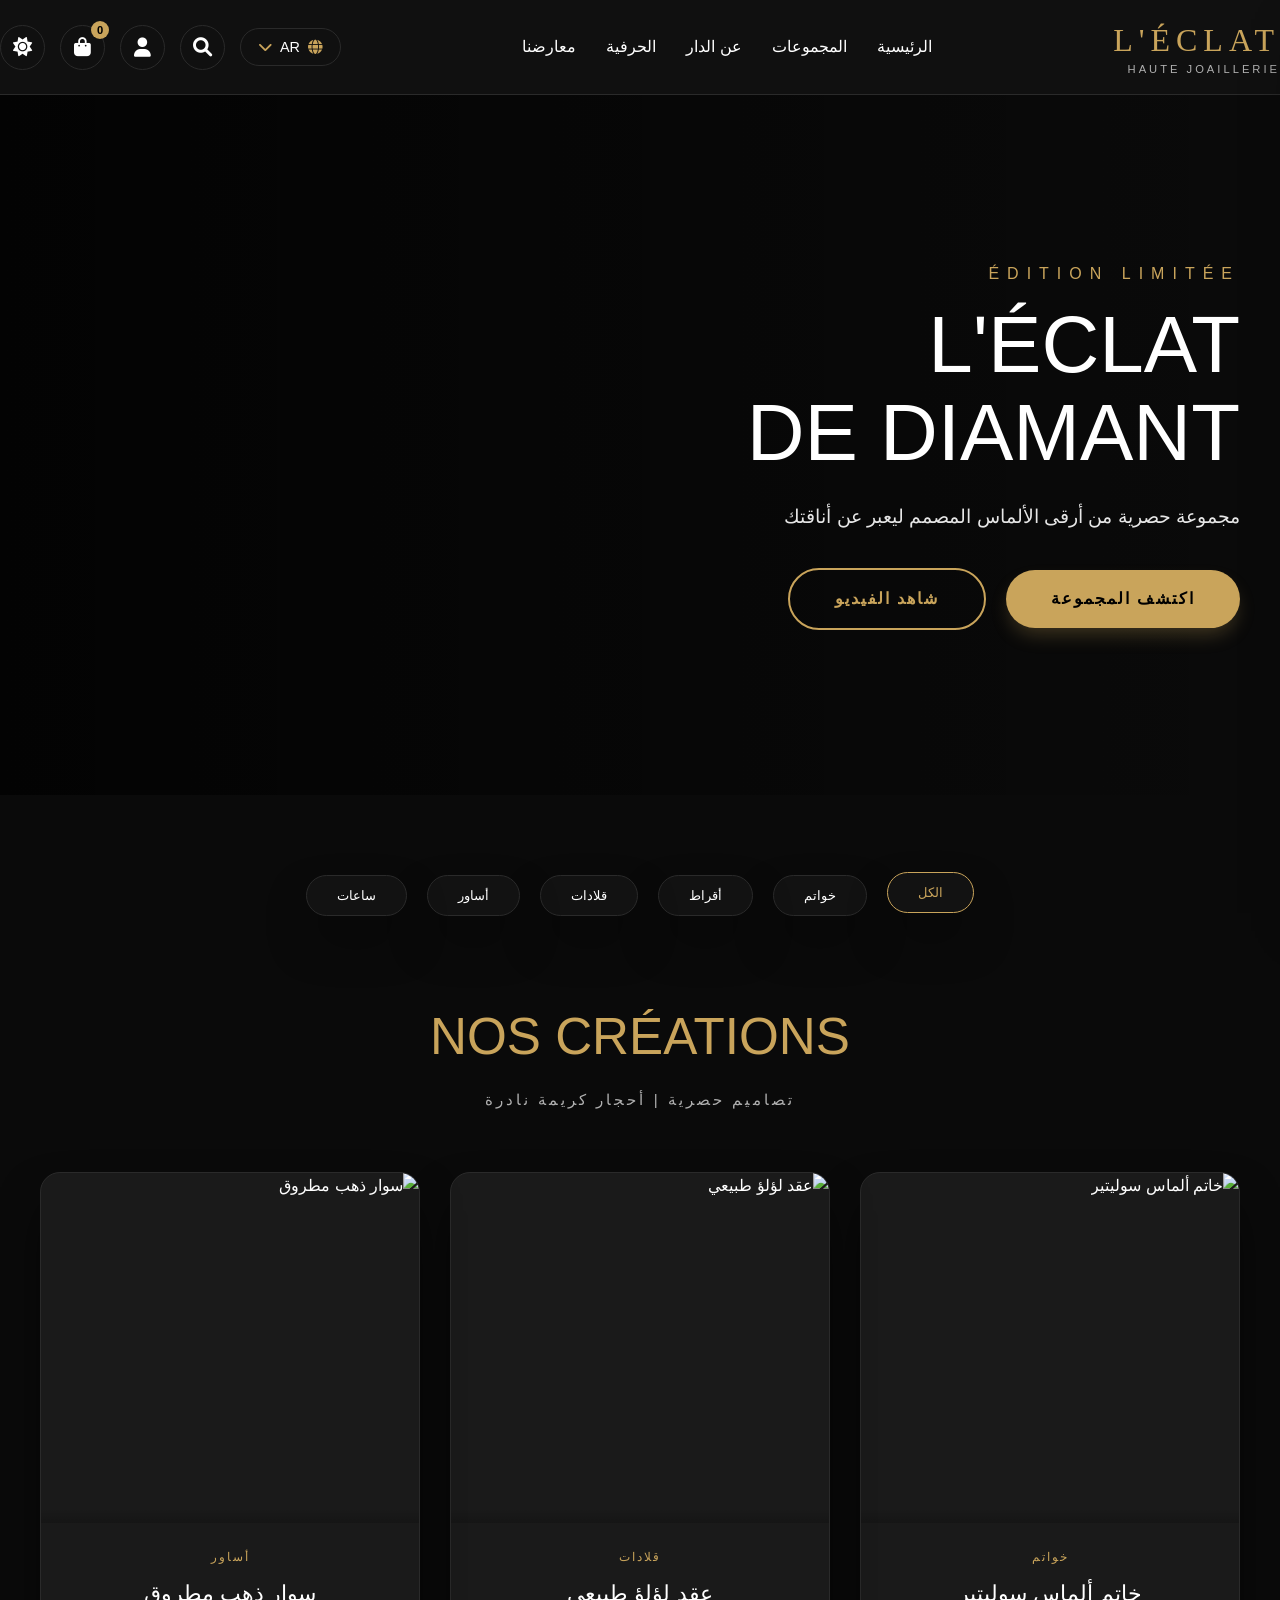
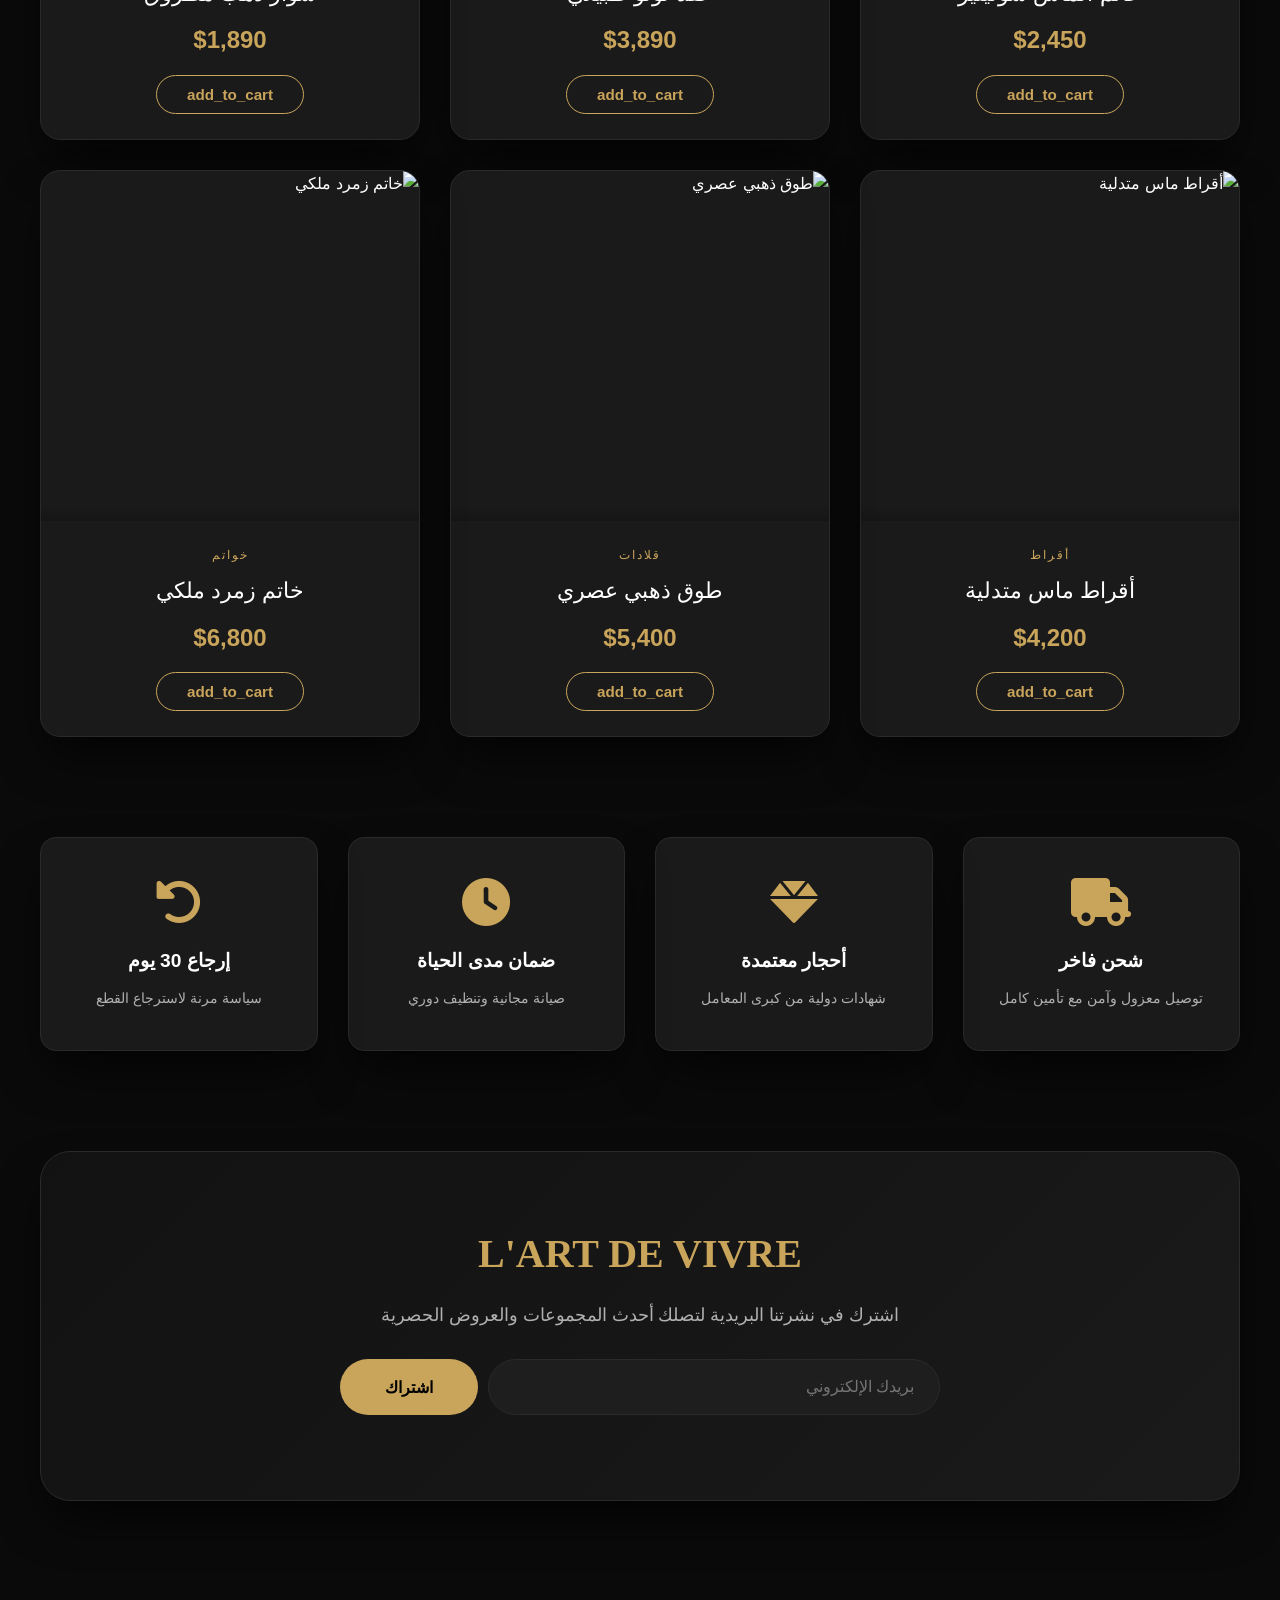
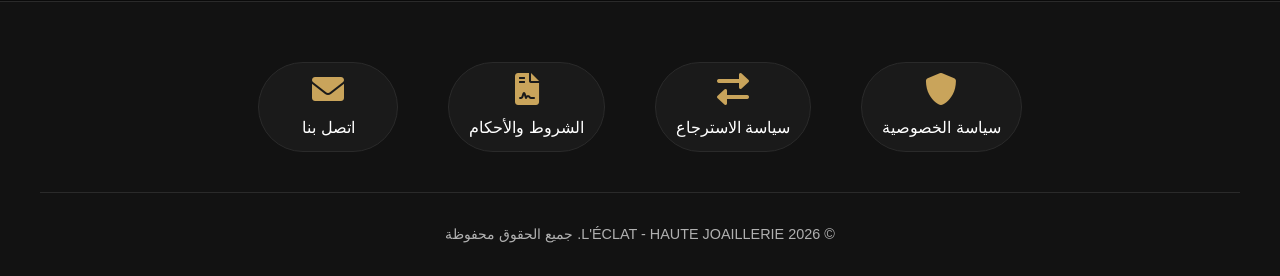
==== commit 8d7af5f1: "Update index.html" ====
--- a/index.html
+++ b/index.html
@@ -1,3129 +1,1439 @@
 <!DOCTYPE html>
-
-<html lang="ar" dir="rtl">
+<html lang="ar">
 <head>
-  <meta charset="UTF-8" />
-  <meta name="viewport" content="width=device-width, initial-scale=1.0" />
-  <meta name="description" content="L'ÉCLAT — Haute Joaillerie. Collections exclusives de bijoux de luxe." />
-  <title>L'ÉCLAT — Haute Joaillerie</title>
-
-  <link rel="preconnect" href="https://fonts.googleapis.com" />
-  <link rel="preconnect" href="https://fonts.gstatic.com" crossorigin />
-  <link href="https://fonts.googleapis.com/css2?family=Cormorant+Garamond:ital,wght@0,300;0,400;0,600;1,300;1,400&family=Tajawal:wght@300;400;500;700&family=EB+Garamond:ital,wght@0,400;0,500;1,400&display=swap" rel="stylesheet" />
-  <link rel="stylesheet" href="https://cdnjs.cloudflare.com/ajax/libs/font-awesome/6.5.0/css/all.min.css" crossorigin="anonymous" />
-  <link href="https://unpkg.com/aos@2.3.1/dist/aos.css" rel="stylesheet" />
-
-  <style>
-    /* ============================================================
-       1. CSS CUSTOM PROPERTIES (DESIGN TOKENS)
-    ============================================================ */
-    :root {
-      /* Gold palette */
-      --gold:         #c8a96e;
-      --gold-light:   #e2c98c;
-      --gold-pale:    #f0e4c4;
-      --gold-dim:     rgba(200, 169, 110, 0.15);
-      --gold-glow:    rgba(200, 169, 110, 0.28);
-
-      /* Dark theme (default) */
-      --bg:           #080807;
-      --bg-2:         #0f0f0d;
-      --bg-3:         #161614;
-      --surface:      #1c1b18;
-      --surface-2:    #242320;
-      --line:         rgba(200, 169, 110, 0.13);
-      --line-soft:    rgba(255, 255, 255, 0.06);
-      --txt:          #f0ebe0;
-      --txt-soft:     #a89f8c;
-      --txt-muted:    #6a6356;
-
-      /* Shadows */
-      --shadow-sm:    0 4px 16px rgba(0, 0, 0, 0.4);
-      --shadow-md:    0 12px 40px rgba(0, 0, 0, 0.6);
-      --shadow-lg:    0 24px 72px rgba(0, 0, 0, 0.8);
-      --shadow-gold:  0 16px 48px rgba(200, 169, 110, 0.22);
-
-      /* Typography */
-      --font-display: 'Cormorant Garamond', 'EB Garamond', Georgia, serif;
-      --font-body-ar: 'Tajawal', sans-serif;
-      --font-body-en: 'EB Garamond', Georgia, serif;
-
-      /* Layout */
-      --radius:       16px;
-      --radius-lg:    28px;
-      --radius-pill:  999px;
-      --header-h:     76px;
-      --container:    1380px;
-      --transition:   0.32s cubic-bezier(0.4, 0, 0.2, 1);
-    }
-
-    /* Light theme override */
-    [data-theme="light"] {
-      --bg:           #f8f5ef;
-      --bg-2:         #ffffff;
-      --bg-3:         #f2ede3;
-      --surface:      #ffffff;
-      --surface-2:    #ede8de;
-      --line:         rgba(160, 126, 68, 0.18);
-      --line-soft:    rgba(0, 0, 0, 0.06);
-      --txt:          #1e1b14;
-      --txt-soft:     #6b6050;
-      --txt-muted:    #a09070;
-      --gold:         #a07830;
-      --gold-light:   #c49a44;
-      --gold-pale:    #e8d5a8;
-      --gold-dim:     rgba(160, 120, 48, 0.12);
-      --gold-glow:    rgba(160, 120, 48, 0.22);
-      --shadow-sm:    0 4px 16px rgba(0, 0, 0, 0.08);
-      --shadow-md:    0 12px 40px rgba(0, 0, 0, 0.12);
-      --shadow-lg:    0 24px 72px rgba(0, 0, 0, 0.15);
-      --shadow-gold:  0 16px 48px rgba(160, 120, 48, 0.18);
-    }
-
-    /* ============================================================
-       2. RESET & BASE
-    ============================================================ */
-    *, *::before, *::after {
-      margin: 0;
-      padding: 0;
-      box-sizing: border-box;
-    }
-
-    html {
-      scroll-behavior: smooth;
-      -webkit-text-size-adjust: 100%;
-    }
-
-    body {
-      font-family: var(--font-body-ar);
-      background-color: var(--bg);
-      color: var(--txt);
-      line-height: 1.7;
-      direction: rtl;
-      min-height: 100vh;
-      overflow-x: hidden;
-      transition: background-color var(--transition), color var(--transition);
-    }
-
-    body[dir="ltr"] {
-      font-family: var(--font-body-en);
-    }
-
-    img {
-      display: block;
-      max-width: 100%;
-      height: auto;
-    }
-
-    a {
-      color: inherit;
-      text-decoration: none;
-    }
-
-    button {
-      font-family: inherit;
-      cursor: pointer;
-    }
-
-    ul, ol {
-      list-style: none;
-    }
-
-    /* Skip to content link for accessibility */
-    .skip-link {
-      position: absolute;
-      top: -100%;
-      left: 50%;
-      transform: translateX(-50%);
-      background: var(--gold);
-      color: #000;
-      padding: 10px 24px;
-      border-radius: 0 0 var(--radius) var(--radius);
-      font-weight: 700;
-      z-index: 10000;
-      transition: top 0.2s;
-    }
-
-    .skip-link:focus {
-      top: 0;
-    }
-
-    /* ============================================================
-       3. LAYOUT UTILITIES
-    ============================================================ */
-    .container {
-      max-width: var(--container);
-      margin-inline: auto;
-      padding-inline: 48px;
-    }
-
-    .visually-hidden {
-      position: absolute;
-      width: 1px;
-      height: 1px;
-      overflow: hidden;
-      clip: rect(0 0 0 0);
-      white-space: nowrap;
-    }
-
-    /* ============================================================
-       4. FOCUS STYLES (ACCESSIBILITY)
-    ============================================================ */
-    :focus-visible {
-      outline: 2px solid var(--gold);
-      outline-offset: 3px;
-      border-radius: 4px;
-    }
-
-    /* ============================================================
-       5. GRAIN TEXTURE OVERLAY
-    ============================================================ */
-    body::after {
-      content: '';
-      position: fixed;
-      inset: 0;
-      background-image: url("data:image/svg+xml,%3Csvg xmlns='http://www.w3.org/2000/svg' width='300' height='300'%3E%3Cfilter id='n'%3E%3CfeTurbulence type='fractalNoise' baseFrequency='0.85' numOctaves='4' stitchTiles='stitch'/%3E%3C/filter%3E%3Crect width='300' height='300' filter='url(%23n)' opacity='1'/%3E%3C/svg%3E");
-      opacity: 0.022;
-      pointer-events: none;
-      z-index: 9990;
-    }
-
-    /* ============================================================
-       6. SCROLLBAR
-    ============================================================ */
-    ::-webkit-scrollbar               { width: 5px; }
-    ::-webkit-scrollbar-track         { background: var(--bg); }
-    ::-webkit-scrollbar-thumb         { background: var(--gold-dim); border-radius: 5px; }
-    ::-webkit-scrollbar-thumb:hover   { background: var(--gold); }
-
-    /* ============================================================
-       7. TYPOGRAPHY SCALE
-    ============================================================ */
-    .t-display {
-      font-family: var(--font-display);
-      font-weight: 300;
-      letter-spacing: 0.04em;
-    }
-
-    .t-eyebrow {
-      font-size: 0.65rem;
-      letter-spacing: 0.45em;
-      text-transform: uppercase;
-      color: var(--txt-muted);
-    }
-
-    /* ============================================================
-       8. BUTTON COMPONENTS
-    ============================================================ */
-    .btn {
-      display: inline-flex;
-      align-items: center;
-      justify-content: center;
-      gap: 8px;
-      padding: 14px 38px;
-      border-radius: var(--radius-pill);
-      font-family: inherit;
-      font-size: 0.9rem;
-      font-weight: 500;
-      letter-spacing: 0.1em;
-      border: none;
-      cursor: pointer;
-      transition: all var(--transition);
-      white-space: nowrap;
-      text-decoration: none;
-    }
-
-    .btn-gold {
-      background: var(--gold);
-      color: #000;
-      box-shadow: 0 8px 28px -6px var(--gold-glow);
-    }
-
-    .btn-gold:hover,
-    .btn-gold:focus-visible {
-      background: var(--gold-light);
-      transform: translateY(-3px);
-      box-shadow: 0 18px 40px -8px var(--gold-glow);
-    }
-
-    .btn-ghost {
-      background: transparent;
-      border: 1px solid rgba(255, 255, 255, 0.28);
-      color: rgba(255, 255, 255, 0.85);
-    }
-
-    .btn-ghost:hover,
-    .btn-ghost:focus-visible {
-      border-color: var(--gold);
-      color: var(--gold);
-    }
-
-    .btn-outline {
-      background: transparent;
-      border: 1px solid var(--gold);
-      color: var(--gold);
-    }
-
-    .btn-outline:hover,
-    .btn-outline:focus-visible {
-      background: var(--gold);
-      color: #000;
-      transform: translateY(-2px);
-    }
-
-    /* Icon-only circular button */
-    .icon-btn {
-      width: 44px;
-      height: 44px;
-      border-radius: 50%;
-      border: 1px solid var(--line);
-      background: none;
-      color: var(--txt-soft);
-      display: flex;
-      align-items: center;
-      justify-content: center;
-      font-size: 1rem;
-      transition: all var(--transition);
-      flex-shrink: 0;
-    }
-
-    .icon-btn:hover,
-    .icon-btn:focus-visible {
-      border-color: var(--gold);
-      color: var(--gold);
-      background: var(--gold-dim);
-    }
-
-    /* ============================================================
-       9. HEADER
-    ============================================================ */
-    .site-header {
-      position: sticky;
-      top: 0;
-      z-index: 500;
-      height: var(--header-h);
-      border-bottom: 1px solid var(--line);
-      backdrop-filter: blur(20px) saturate(1.3);
-      -webkit-backdrop-filter: blur(20px) saturate(1.3);
-      background: rgba(8, 8, 7, 0.84);
-      transition: background var(--transition);
-    }
-
-    [data-theme="light"] .site-header {
-      background: rgba(248, 245, 239, 0.9);
-    }
-
-    .header-inner {
-      height: 100%;
-      display: flex;
-      align-items: center;
-      justify-content: space-between;
-      gap: 20px;
-    }
-
-    /* Brand logo */
-    .brand {
-      display: flex;
-      flex-direction: column;
-      line-height: 1;
-      flex-shrink: 0;
-    }
-
-    .brand-name {
-      font-family: var(--font-display);
-      font-size: 1.85rem;
-      font-weight: 300;
-      letter-spacing: 0.55em;
-      color: var(--gold);
-      text-transform: uppercase;
-    }
-
-    .brand-tagline {
-      font-size: 0.55rem;
-      letter-spacing: 0.35em;
-      color: var(--txt-muted);
-      text-transform: uppercase;
-      margin-top: 3px;
-    }
-
-    /* Main navigation */
-    .main-nav {
-      display: flex;
-      align-items: center;
-    }
-
-    .nav-list {
-      display: flex;
-      gap: 32px;
-    }
-
-    .nav-list a {
-      font-size: 0.85rem;
-      font-weight: 400;
-      letter-spacing: 0.08em;
-      color: var(--txt-soft);
-      position: relative;
-      padding-bottom: 4px;
-      transition: color var(--transition);
-    }
-
-    .nav-list a::after {
-      content: '';
-      position: absolute;
-      bottom: 0;
-      inset-inline-end: 0;
-      width: 0;
-      height: 1px;
-      background: var(--gold);
-      transition: width var(--transition);
-    }
-
-    .nav-list a:hover,
-    .nav-list a:focus-visible {
-      color: var(--gold);
-    }
-
-    .nav-list a:hover::after,
-    .nav-list a:focus-visible::after {
-      width: 100%;
-      inset-inline-start: 0;
-      inset-inline-end: auto;
-    }
-
-    /* Header controls */
-    .header-controls {
-      display: flex;
-      align-items: center;
-      gap: 8px;
-      flex-shrink: 0;
-    }
-
-    /* Cart badge */
-    .cart-wrap {
-      position: relative;
-    }
-
-    .cart-badge {
-      position: absolute;
-      top: -4px;
-      inset-inline-end: -4px;
-      min-width: 17px;
-      height: 17px;
-      padding: 0 3px;
-      background: var(--gold);
-      border-radius: var(--radius-pill);
-      font-size: 0.6rem;
-      font-weight: 700;
-      color: #000;
-      display: flex;
-      align-items: center;
-      justify-content: center;
-      pointer-events: none;
-      transition: transform 0.2s;
-    }
-
-    .cart-badge.bump {
-      animation: badge-bump 0.35s cubic-bezier(0.34, 1.56, 0.64, 1);
-    }
-
-    @keyframes badge-bump {
-      0%   { transform: scale(1); }
-      50%  { transform: scale(1.5); }
-      100% { transform: scale(1); }
-    }
-
-    /* Language dropdown */
-    .lang-wrap {
-      position: relative;
-    }
-
-    .lang-btn {
-      display: flex;
-      align-items: center;
-      gap: 6px;
-      padding: 8px 14px;
-      border: 1px solid var(--line);
-      border-radius: var(--radius-pill);
-      background: none;
-      color: var(--txt-soft);
-      font-size: 0.78rem;
-      font-family: inherit;
-      letter-spacing: 0.08em;
-      transition: all var(--transition);
-    }
-
-    .lang-btn .fa-globe {
-      color: var(--gold);
-    }
-
-    .lang-btn .chevron {
-      font-size: 0.6rem;
-      transition: transform 0.25s;
-    }
-
-    .lang-btn[aria-expanded="true"] .chevron {
-      transform: rotate(180deg);
-    }
-
-    .lang-btn:hover,
-    .lang-btn:focus-visible {
-      border-color: var(--gold);
-      color: var(--gold);
-    }
-
-    .lang-menu {
-      position: absolute;
-      top: calc(100% + 10px);
-      inset-inline-start: 0;
-      background: var(--bg-2);
-      border: 1px solid var(--line);
-      border-radius: var(--radius);
-      min-width: 148px;
-      box-shadow: var(--shadow-md);
-      z-index: 20;
-      overflow: hidden;
-      /* hidden by default */
-      display: none;
-    }
-
-    .lang-menu.is-open {
-      display: block;
-    }
-
-    .lang-menu a {
-      display: flex;
-      align-items: center;
-      gap: 10px;
-      padding: 11px 16px;
-      font-size: 0.85rem;
-      color: var(--txt-soft);
-      transition: background 0.18s, color 0.18s;
-    }
-
-    .lang-menu a .flag {
-      font-size: 1rem;
-    }
-
-    .lang-menu a:hover,
-    .lang-menu a:focus-visible {
-      background: var(--gold);
-      color: #000;
-    }
-
-    .lang-menu a[aria-current="true"] {
-      color: var(--gold);
-      font-weight: 600;
-    }
-
-    /* Mobile hamburger */
-    .mobile-menu-btn {
-      display: none;
-      flex-direction: column;
-      justify-content: space-between;
-      width: 26px;
-      height: 18px;
-      background: none;
-      border: none;
-      padding: 0;
-      cursor: pointer;
-    }
-
-    .mobile-menu-btn span {
-      display: block;
-      height: 1.5px;
-      background: var(--txt-soft);
-      border-radius: 2px;
-      transition: all 0.3s;
-    }
-
-    .mobile-menu-btn[aria-expanded="true"] span:nth-child(1) {
-      transform: translateY(8.25px) rotate(45deg);
-    }
-
-    .mobile-menu-btn[aria-expanded="true"] span:nth-child(2) {
-      opacity: 0;
-    }
-
-    .mobile-menu-btn[aria-expanded="true"] span:nth-child(3) {
-      transform: translateY(-8.25px) rotate(-45deg);
-    }
-
-    /* Mobile nav panel */
-    .mobile-nav {
-      position: fixed;
-      inset: 0;
-      top: var(--header-h);
-      background: var(--bg-2);
-      border-top: 1px solid var(--line);
-      z-index: 490;
-      padding: 32px 24px;
-      display: flex;
-      flex-direction: column;
-      gap: 8px;
-      transform: translateY(-110%);
-      transition: transform 0.36s cubic-bezier(0.4, 0, 0.2, 1);
-      overflow-y: auto;
-    }
-
-    .mobile-nav.is-open {
-      transform: translateY(0);
-    }
-
-    .mobile-nav a {
-      display: flex;
-      align-items: center;
-      gap: 14px;
-      padding: 16px 20px;
-      border: 1px solid var(--line);
-      border-radius: var(--radius);
-      color: var(--txt-soft);
-      font-size: 1rem;
-      font-weight: 400;
-      letter-spacing: 0.05em;
-      transition: all var(--transition);
-    }
-
-    .mobile-nav a i {
-      color: var(--gold);
-      width: 16px;
-    }
-
-    .mobile-nav a:hover,
-    .mobile-nav a:focus-visible {
-      border-color: var(--gold);
-      color: var(--gold);
-      background: var(--gold-dim);
-    }
-
-    /* ============================================================
-       10. HERO SECTION
-    ============================================================ */
-    .hero {
-      height: 92vh;
-      min-height: 580px;
-      position: relative;
-      overflow: hidden;
-      margin-bottom: 96px;
-    }
-
-    .hero-bg {
-      position: absolute;
-      inset: 0;
-      background-image: url('https://images.unsplash.com/photo-1515562141207-7a88fb7ce338?auto=format&fit=crop&w=1950&q=80');
-      background-size: cover;
-      background-position: center;
-      transform: scale(1.08);
-      will-change: transform;
-      animation: hero-breathe 14s ease-out forwards;
-    }
-
-    @keyframes hero-breathe {
-      to { transform: scale(1); }
-    }
-
-    .hero-overlay {
-      position: absolute;
-      inset: 0;
-      background: linear-gradient(
-        108deg,
-        rgba(6, 5, 4, 0.85) 30%,
-        rgba(6, 5, 4, 0.3) 70%,
-        transparent 100%
-      );
-    }
-
-    /* RTL: overlay from right */
-    [dir="rtl"] .hero-overlay {
-      background: linear-gradient(
-        252deg,
-        rgba(6, 5, 4, 0.85) 30%,
-        rgba(6, 5, 4, 0.3) 70%,
-        transparent 100%
-      );
-    }
-
-    .hero-inner {
-      position: relative;
-      z-index: 2;
-      height: 100%;
-      display: flex;
-      align-items: center;
-      padding-inline: 48px;
-    }
-
-    .hero-content {
-      max-width: 640px;
-    }
-
-    .hero-eyebrow {
-      font-size: 0.68rem;
-      letter-spacing: 0.55em;
-      text-transform: uppercase;
-      color: var(--gold);
-      margin-bottom: 20px;
-      opacity: 0;
-      animation: slide-up 0.8s 0.3s ease forwards;
-    }
-
-    .hero-title {
-      font-family: var(--font-display);
-      font-size: clamp(3rem, 7vw, 6rem);
-      font-weight: 300;
-      line-height: 1.05;
-      color: #fff;
-      margin-bottom: 20px;
-      opacity: 0;
-      animation: slide-up 0.9s 0.55s ease forwards;
-    }
-
-    .hero-title em {
-      font-style: italic;
-      color: var(--gold-light);
-    }
-
-    .hero-desc {
-      font-size: 1.05rem;
-      color: rgba(255, 255, 255, 0.72);
-      margin-bottom: 38px;
-      max-width: 420px;
-      opacity: 0;
-      animation: slide-up 0.9s 0.8s ease forwards;
-    }
-
-    .hero-actions {
-      display: flex;
-      gap: 14px;
-      flex-wrap: wrap;
-      opacity: 0;
-      animation: slide-up 0.9s 1.05s ease forwards;
-    }
-
-    @keyframes slide-up {
-      from { opacity: 0; transform: translateY(28px); }
-      to   { opacity: 1; transform: translateY(0); }
-    }
-
-    /* ============================================================
-       11. SECTION HEADERS
-    ============================================================ */
-    .section-header {
-      text-align: center;
-      margin-bottom: 60px;
-    }
-
-    .section-header .eyebrow {
-      margin-bottom: 12px;
-    }
-
-    .section-header h2 {
-      font-family: var(--font-display);
-      font-size: clamp(2.2rem, 4.5vw, 3.6rem);
-      font-weight: 300;
-      color: var(--gold);
-      letter-spacing: 0.12em;
-    }
-
-    /* ============================================================
-       12. SEPARATOR / DIVIDER
-    ============================================================ */
-    .ornament-divider {
-      display: flex;
-      align-items: center;
-      gap: 18px;
-      margin-inline: auto;
-      margin-bottom: 72px;
-      max-width: 360px;
-      color: var(--txt-muted);
-    }
-
-    .ornament-divider::before,
-    .ornament-divider::after {
-      content: '';
-      flex: 1;
-      height: 1px;
-      background: linear-gradient(to right, transparent, var(--line), transparent);
-    }
-
-    .ornament-divider span {
-      font-size: 0.62rem;
-      letter-spacing: 0.42em;
-      text-transform: uppercase;
-      white-space: nowrap;
-    }
-
-    /* ============================================================
-       13. CATEGORY FILTER PILLS
-    ============================================================ */
-    .categories-row {
-      display: flex;
-      justify-content: center;
-      flex-wrap: wrap;
-      gap: 10px;
-      margin-bottom: 88px;
-    }
-
-    .cat-pill {
-      padding: 9px 24px;
-      border: 1px solid var(--line);
-      border-radius: var(--radius-pill);
-      background: var(--surface);
-      color: var(--txt-soft);
-      font-family: inherit;
-      font-size: 0.82rem;
-      letter-spacing: 0.08em;
-      cursor: pointer;
-      transition: all var(--transition);
-    }
-
-    .cat-pill:hover,
-    .cat-pill:focus-visible {
-      border-color: var(--gold);
-      color: var(--gold);
-      transform: translateY(-3px);
-    }
-
-    .cat-pill.is-active {
-      background: var(--gold-dim);
-      border-color: var(--gold);
-      color: var(--gold);
-      font-weight: 500;
-    }
-
-    /* ============================================================
-       14. PRODUCT GRID & CARDS
-    ============================================================ */
-    .products-section {
-      margin-bottom: 110px;
-    }
-
-    .products-grid {
-      display: grid;
-      grid-template-columns: repeat(auto-fill, minmax(295px, 1fr));
-      gap: 28px;
-    }
-
-    .product-card {
-      background: var(--bg-3);
-      border: 1px solid var(--line);
-      border-radius: var(--radius-lg);
-      overflow: hidden;
-      position: relative;
-      transition: transform var(--transition), border-color var(--transition), box-shadow var(--transition);
-    }
-
-    .product-card[hidden] {
-      display: none;
-    }
-
-    .product-card:hover {
-      transform: translateY(-10px);
-      border-color: var(--gold);
-      box-shadow: var(--shadow-gold);
-    }
-
-    .product-card:focus-within {
-      border-color: var(--gold);
-    }
-
-    /* Image */
-    .product-img-wrap {
-      position: relative;
-      height: 310px;
-      overflow: hidden;
-    }
-
-    .product-img-wrap img {
-      width: 100%;
-      height: 100%;
-      object-fit: cover;
-      transition: transform 0.9s cubic-bezier(0.4, 0, 0.2, 1);
-    }
-
-    .product-card:hover .product-img-wrap img {
-      transform: scale(1.07);
-    }
-
-    /* Badge */
-    .product-badge {
-      position: absolute;
-      top: 14px;
-      inset-inline-end: 14px;
-      background: var(--gold);
-      color: #000;
-      font-size: 0.6rem;
-      font-weight: 700;
-      letter-spacing: 0.18em;
-      text-transform: uppercase;
-      padding: 4px 11px;
-      border-radius: var(--radius-pill);
-    }
-
-    /* Quick-view overlay */
-    .product-quick-overlay {
-      position: absolute;
-      inset: 0;
-      background: linear-gradient(to top, rgba(6, 5, 4, 0.85) 0%, transparent 60%);
-      opacity: 0;
-      display: flex;
-      align-items: flex-end;
-      justify-content: center;
-      padding-bottom: 22px;
-      transition: opacity var(--transition);
-      pointer-events: none;
-    }
-
-    .product-card:hover .product-quick-overlay {
-      opacity: 1;
-      pointer-events: auto;
-    }
-
-    .quick-view-label {
-      font-size: 0.73rem;
-      letter-spacing: 0.22em;
-      text-transform: uppercase;
-      color: var(--gold);
-      border: 1px solid var(--gold);
-      padding: 7px 20px;
-      border-radius: var(--radius-pill);
-      background: rgba(6, 5, 4, 0.5);
-      backdrop-filter: blur(8px);
-    }
-
-    /* Card body */
-    .product-body {
-      padding: 22px 20px;
-      text-align: center;
-    }
-
-    .product-cat-label {
-      font-size: 0.6rem;
-      letter-spacing: 0.32em;
-      text-transform: uppercase;
-      color: var(--gold);
-      margin-bottom: 6px;
-    }
-
-    .product-name {
-      font-family: var(--font-display);
-      font-size: 1.4rem;
-      font-weight: 400;
-      letter-spacing: 0.06em;
-      margin-bottom: 6px;
-    }
-
-    .product-price {
-      font-size: 1.2rem;
-      font-weight: 600;
-      color: var(--gold);
-      letter-spacing: 0.04em;
-      margin-bottom: 18px;
-    }
-
-    .btn-add {
-      padding: 9px 26px;
-      border: 1px solid var(--gold);
-      border-radius: var(--radius-pill);
-      background: none;
-      color: var(--gold);
-      font-family: inherit;
-      font-size: 0.8rem;
-      font-weight: 500;
-      letter-spacing: 0.08em;
-      cursor: pointer;
-      transition: all var(--transition);
-      display: inline-flex;
-      align-items: center;
-      gap: 7px;
-    }
-
-    .btn-add:hover,
-    .btn-add:focus-visible {
-      background: var(--gold);
-      color: #000;
-      transform: translateY(-2px);
-    }
-
-    /* No results message */
-    .no-results-msg {
-      grid-column: 1 / -1;
-      text-align: center;
-      padding: 64px 20px;
-      color: var(--txt-muted);
-    }
-
-    .no-results-msg i {
-      font-size: 3rem;
-      display: block;
-      margin-bottom: 16px;
-      color: var(--line);
-    }
-
-    /* ============================================================
-       15. FEATURES GRID
-    ============================================================ */
-    .features-section {
-      margin-bottom: 110px;
-    }
-
-    .features-grid {
-      display: grid;
-      grid-template-columns: repeat(4, 1fr);
-      gap: 22px;
-    }
-
-    .feature-card {
-      background: var(--bg-3);
-      border: 1px solid var(--line);
-      border-radius: var(--radius-lg);
-      padding: 36px 24px;
-      text-align: center;
-      transition: all var(--transition);
-    }
-
-    .feature-card:hover {
-      border-color: var(--gold);
-      transform: translateY(-6px);
-      box-shadow: var(--shadow-gold);
-    }
-
-    .feature-icon {
-      width: 58px;
-      height: 58px;
-      border-radius: 50%;
-      background: var(--gold-dim);
-      border: 1px solid var(--line);
-      display: flex;
-      align-items: center;
-      justify-content: center;
-      margin-inline: auto;
-      margin-bottom: 20px;
-      font-size: 1.25rem;
-      color: var(--gold);
-    }
-
-    .feature-card h3 {
-      font-size: 1rem;
-      font-weight: 600;
-      margin-bottom: 8px;
-      letter-spacing: 0.04em;
-    }
-
-    .feature-card p {
-      font-size: 0.85rem;
-      color: var(--txt-soft);
-      line-height: 1.65;
-    }
-
-    /* ============================================================
-       16. NEWSLETTER
-    ============================================================ */
-    .newsletter-section {
-      margin-bottom: 110px;
-    }
-
-    .newsletter-inner {
-      position: relative;
-      background: var(--bg-3);
-      border: 1px solid var(--line);
-      border-radius: var(--radius-lg);
-      padding: 76px 60px;
-      text-align: center;
-      overflow: hidden;
-    }
-
-    /* Radial glow decoration */
-    .newsletter-inner::before {
-      content: '';
-      position: absolute;
-      top: -80px;
-      left: 50%;
-      transform: translateX(-50%);
-      width: 480px;
-      height: 480px;
-      background: radial-gradient(circle, rgba(200, 169, 110, 0.09) 0%, transparent 68%);
-      pointer-events: none;
-    }
-
-    .newsletter-inner h2 {
-      font-family: var(--font-display);
-      font-size: clamp(1.8rem, 3.5vw, 2.8rem);
-      font-weight: 300;
-      color: var(--gold);
-      letter-spacing: 0.2em;
-      margin-bottom: 12px;
-    }
-
-    .newsletter-inner p {
-      color: var(--txt-soft);
-      font-size: 1rem;
-      margin-bottom: 36px;
-      max-width: 500px;
-      margin-inline: auto;
-      margin-bottom: 36px;
-    }
-
-    .newsletter-form {
-      display: flex;
-      gap: 10px;
-      max-width: 520px;
-      margin-inline: auto;
-    }
-
-    .newsletter-input {
-      flex: 1;
-      padding: 15px 22px;
-      background: var(--bg-2);
-      border: 1px solid var(--line);
-      border-radius: var(--radius-pill);
-      color: var(--txt);
-      font-family: inherit;
-      font-size: 0.95rem;
-      outline: none;
-      transition: border-color var(--transition), box-shadow var(--transition);
-    }
-
-    .newsletter-input::placeholder {
-      color: var(--txt-muted);
-    }
-
-    .newsletter-input:focus {
-      border-color: var(--gold);
-      box-shadow: 0 0 0 3px rgba(200, 169, 110, 0.12);
-    }
-
-    .newsletter-msg {
-      font-size: 0.82rem;
-      margin-top: 12px;
-      min-height: 1.2em;
-      transition: color 0.2s;
-    }
-
-    .newsletter-msg.success { color: var(--gold); }
-    .newsletter-msg.error   { color: #e05; }
-
-    /* ============================================================
-       17. FOOTER
-    ============================================================ */
-    .site-footer {
-      background: var(--bg-2);
-      border-top: 1px solid var(--line);
-      padding: 56px 0 28px;
-    }
-
-    .footer-upper {
-      display: flex;
-      justify-content: space-between;
-      align-items: flex-start;
-      gap: 32px;
-      margin-bottom: 48px;
-      flex-wrap: wrap;
-    }
-
-    .footer-brand .brand-name {
-      font-size: 1.5rem;
-    }
-
-    .footer-brand .brand-tagline {
-      margin-top: 6px;
-    }
-
-    .footer-links-row {
-      display: flex;
-      gap: 10px;
-      flex-wrap: wrap;
-      justify-content: flex-end;
-    }
-
-    .footer-link-card {
-      display: flex;
-      flex-direction: column;
-      align-items: center;
-      gap: 8px;
-      padding: 14px 20px;
-      border: 1px solid var(--line);
-      border-radius: var(--radius);
-      background: var(--bg-3);
-      color: var(--txt-soft);
-      font-size: 0.8rem;
-      min-width: 124px;
-      text-align: center;
-      transition: all var(--transition);
-      cursor: pointer;
-    }
-
-    .footer-link-card i {
-      font-size: 1.4rem;
-      color: var(--gold);
-      transition: color var(--transition);
-    }
-
-    .footer-link-card:hover,
-    .footer-link-card:focus-visible {
-      border-color: var(--gold);
-      background: var(--gold);
-      color: #000;
-      transform: translateY(-5px);
-    }
-
-    .footer-link-card:hover i,
-    .footer-link-card:focus-visible i {
-      color: #000;
-    }
-
-    .footer-lower {
-      border-top: 1px solid var(--line);
-      padding-top: 26px;
-      display: flex;
-      justify-content: space-between;
-      align-items: center;
-      flex-wrap: wrap;
-      gap: 12px;
-    }
-
-    .footer-lower p {
-      font-size: 0.8rem;
-      color: var(--txt-muted);
-    }
-
-    .footer-lower .gold {
-      color: var(--gold);
-    }
-
-    /* ============================================================
-       18. OVERLAYS & MODALS
-    ============================================================ */
-
-    /* Backdrop */
-    .backdrop {
-      position: fixed;
-      inset: 0;
-      background: rgba(0, 0, 0, 0.68);
-      backdrop-filter: blur(5px);
-      -webkit-backdrop-filter: blur(5px);
-      z-index: 600;
-      opacity: 0;
-      pointer-events: none;
-      transition: opacity var(--transition);
-    }
-
-    .backdrop.is-visible {
-      opacity: 1;
-      pointer-events: auto;
-    }
-
-    /* ============================================================
-       19. SEARCH MODAL
-    ============================================================ */
-    .search-modal {
-      position: fixed;
-      top: var(--header-h);
-      left: 50%;
-      transform: translateX(-50%) translateY(-18px);
-      width: 100%;
-      max-width: 620px;
-      background: var(--bg-2);
-      border: 1px solid var(--line);
-      border-top: none;
-      border-radius: 0 0 var(--radius-lg) var(--radius-lg);
-      padding: 24px 28px 28px;
-      z-index: 700;
-      box-shadow: var(--shadow-md);
-      opacity: 0;
-      pointer-events: none;
-      transition: opacity var(--transition), transform var(--transition);
-    }
-
-    .search-modal.is-open {
-      opacity: 1;
-      pointer-events: auto;
-      transform: translateX(-50%) translateY(0);
-    }
-
-    .search-row {
-      display: flex;
-      align-items: center;
-      gap: 12px;
-      border-bottom: 1px solid var(--line);
-      padding-bottom: 16px;
-      margin-bottom: 16px;
-    }
-
-    .search-row i {
-      color: var(--gold);
-      font-size: 1rem;
-      flex-shrink: 0;
-    }
-
-    .search-input-field {
-      flex: 1;
-      background: none;
-      border: none;
-      outline: none;
-      color: var(--txt);
-      font-family: inherit;
-      font-size: 1.05rem;
-    }
-
-    .search-input-field::placeholder {
-      color: var(--txt-muted);
-    }
-
-    .search-results-list {
-      max-height: 300px;
-      overflow-y: auto;
-    }
-
-    .search-result-item {
-      display: flex;
-      align-items: center;
-      gap: 12px;
-      padding: 11px 12px;
-      border-radius: var(--radius);
-      cursor: pointer;
-      transition: background 0.18s;
-      font-size: 0.9rem;
-    }
-
-    .search-result-item img {
-      width: 44px;
-      height: 44px;
-      object-fit: cover;
-      border-radius: 8px;
-      border: 1px solid var(--line);
-      flex-shrink: 0;
-    }
-
-    .search-result-item .result-info {
-      flex: 1;
-    }
-
-    .search-result-item .result-name {
-      font-weight: 500;
-      margin-bottom: 2px;
-    }
-
-    .search-result-item .result-price {
-      color: var(--gold);
-      font-size: 0.8rem;
-    }
-
-    .search-result-item:hover,
-    .search-result-item:focus {
-      background: var(--gold-dim);
-      outline: none;
-    }
-
-    .search-no-results {
-      padding: 16px 12px;
-      color: var(--txt-muted);
-      font-size: 0.88rem;
-      text-align: center;
-    }
-
-    /* ============================================================
-       20. CART SIDEBAR
-    ============================================================ */
-    .cart-sidebar {
-      position: fixed;
-      top: 0;
-      inset-inline-end: -420px;
-      width: 400px;
-      height: 100dvh;
-      background: var(--bg-2);
-      border-inline-start: 1px solid var(--line);
-      box-shadow: var(--shadow-lg);
-      z-index: 700;
-      display: flex;
-      flex-direction: column;
-      transition: inset-inline-end var(--transition);
-    }
-
-    /* Fallback for browsers without inset-inline-end transition support */
-    [dir="rtl"] .cart-sidebar {
-      right: auto;
-      left: -420px;
-      border-left: none;
-      border-right: 1px solid var(--line);
-      transition: left var(--transition);
-    }
-
-    [dir="ltr"] .cart-sidebar {
-      left: auto;
-      right: -420px;
-      border-right: none;
-      border-left: 1px solid var(--line);
-      transition: right var(--transition);
-    }
-
-    [dir="rtl"] .cart-sidebar.is-open { left: 0; }
-    [dir="ltr"] .cart-sidebar.is-open { right: 0; }
-
-    .cart-header {
-      padding: 22px 24px;
-      border-bottom: 1px solid var(--line);
-      display: flex;
-      justify-content: space-between;
-      align-items: center;
-    }
-
-    .cart-header h2 {
-      font-family: var(--font-display);
-      font-size: 1.5rem;
-      font-weight: 400;
-      color: var(--gold);
-      letter-spacing: 0.06em;
-    }
-
-    .cart-body {
-      flex: 1;
-      overflow-y: auto;
-      padding: 20px;
-    }
-
-    /* Empty cart */
-    .cart-empty-state {
-      display: flex;
-      flex-direction: column;
-      align-items: center;
-      justify-content: center;
-      gap: 14px;
-      height: 100%;
-      color: var(--txt-muted);
-      text-align: center;
-      padding: 40px 20px;
-    }
-
-    .cart-empty-state i {
-      font-size: 2.8rem;
-      color: var(--txt-muted);
-      opacity: 0.4;
-    }
-
-    .cart-empty-state p {
-      font-size: 0.9rem;
-    }
-
-    /* Cart item */
-    .cart-item {
-      display: flex;
-      gap: 14px;
-      padding: 16px 0;
-      border-bottom: 1px solid var(--line-soft);
-    }
-
-    .cart-item-img {
-      width: 72px;
-      height: 72px;
-      object-fit: cover;
-      border-radius: 12px;
-      border: 1px solid var(--line);
-      flex-shrink: 0;
-    }
-
-    .cart-item-info {
-      flex: 1;
-      min-width: 0;
-    }
-
-    .cart-item-name {
-      font-weight: 600;
-      font-size: 0.88rem;
-      margin-bottom: 3px;
-      white-space: nowrap;
-      overflow: hidden;
-      text-overflow: ellipsis;
-    }
-
-    .cart-item-price {
-      color: var(--gold);
-      font-weight: 700;
-      font-size: 0.88rem;
-      margin-bottom: 10px;
-    }
-
-    .cart-qty-row {
-      display: flex;
-      align-items: center;
-      gap: 10px;
-    }
-
-    .qty-btn {
-      width: 28px;
-      height: 28px;
-      border-radius: 50%;
-      border: 1px solid var(--line);
-      background: none;
-      color: var(--txt-soft);
-      font-size: 1rem;
-      display: flex;
-      align-items: center;
-      justify-content: center;
-      cursor: pointer;
-      transition: all var(--transition);
-      line-height: 1;
-    }
-
-    .qty-btn:hover,
-    .qty-btn:focus-visible {
-      border-color: var(--gold);
-      color: var(--gold);
-    }
-
-    .qty-value {
-      font-weight: 600;
-      font-size: 0.95rem;
-      min-width: 22px;
-      text-align: center;
-    }
-
-    .remove-btn {
-      background: none;
-      border: none;
-      color: #c0392b;
-      font-size: 0.75rem;
-      cursor: pointer;
-      margin-top: 6px;
-      padding: 0;
-      font-family: inherit;
-      transition: opacity 0.2s;
-      display: block;
-    }
-
-    .remove-btn:hover { opacity: 0.7; }
-
-    /* Cart footer */
-    .cart-footer {
-      padding: 20px 24px;
-      border-top: 1px solid var(--line);
-    }
-
-    .cart-total-row {
-      display: flex;
-      justify-content: space-between;
-      align-items: center;
-      font-size: 1.1rem;
-      font-weight: 600;
-      margin-bottom: 16px;
-    }
-
-    .cart-total-amount {
-      color: var(--gold);
-    }
-
-    .checkout-btn {
-      width: 100%;
-      padding: 15px;
-      background: var(--gold);
-      border: none;
-      border-radius: var(--radius-pill);
-      color: #000;
-      font-family: inherit;
-      font-size: 1rem;
-      font-weight: 700;
-      letter-spacing: 0.08em;
-      cursor: pointer;
-      transition: all var(--transition);
-    }
-
-    .checkout-btn:hover:not(:disabled),
-    .checkout-btn:focus-visible:not(:disabled) {
-      background: var(--gold-light);
-      transform: translateY(-2px);
-    }
-
-    .checkout-btn:disabled {
-      opacity: 0.4;
-      cursor: not-allowed;
-    }
-
-    /* ============================================================
-       21. TOAST NOTIFICATION
-    ============================================================ */
-    .toast-container {
-      position: fixed;
-      top: calc(var(--header-h) + 16px);
-      left: 50%;
-      transform: translateX(-50%);
-      z-index: 9000;
-      pointer-events: none;
-      display: flex;
-      flex-direction: column;
-      gap: 8px;
-      align-items: center;
-    }
-
-    .toast {
-      background: var(--surface-2);
-      border: 1px solid var(--line);
-      color: var(--txt);
-      padding: 12px 24px;
-      border-radius: var(--radius-pill);
-      font-size: 0.88rem;
-      font-weight: 500;
-      box-shadow: var(--shadow-md);
-      white-space: nowrap;
-      opacity: 0;
-      transform: translateY(-12px) scale(0.96);
-      transition: all 0.35s cubic-bezier(0.34, 1.56, 0.64, 1);
-    }
-
-    .toast.toast-success {
-      background: var(--gold);
-      color: #000;
-      border-color: var(--gold-light);
-    }
-
-    .toast.toast-error {
-      background: #c0392b;
-      color: #fff;
-      border-color: #e74c3c;
-    }
-
-    .toast.is-visible {
-      opacity: 1;
-      transform: translateY(0) scale(1);
-    }
-
-    /* ============================================================
-       22. BACK TO TOP
-    ============================================================ */
-    #back-to-top {
-      position: fixed;
-      bottom: 28px;
-      inset-inline-end: 28px;
-      width: 46px;
-      height: 46px;
-      border-radius: 50%;
-      border: 1px solid var(--line);
-      background: var(--surface);
-      color: var(--gold);
-      font-size: 0.95rem;
-      display: flex;
-      align-items: center;
-      justify-content: center;
-      cursor: pointer;
-      opacity: 0;
-      pointer-events: none;
-      transition: all var(--transition);
-      box-shadow: var(--shadow-sm);
-      z-index: 400;
-    }
-
-    #back-to-top.is-visible {
-      opacity: 1;
-      pointer-events: auto;
-    }
-
-    #back-to-top:hover,
-    #back-to-top:focus-visible {
-      background: var(--gold);
-      color: #000;
-      transform: translateY(-4px);
-      border-color: var(--gold);
-    }
-
-    /* RTL/LTR placement */
-    [dir="rtl"] #back-to-top { right: auto; left: 28px; }
-    [dir="ltr"] #back-to-top { left: auto; right: 28px; }
-
-    /* ============================================================
-       23. RESPONSIVE — TABLET (≤ 1100px)
-    ============================================================ */
-    @media (max-width: 1100px) {
-      .features-grid {
-        grid-template-columns: repeat(2, 1fr);
-      }
-    }
-
-    /* ============================================================
-       24. RESPONSIVE — MOBILE (≤ 768px)
-    ============================================================ */
-    @media (max-width: 768px) {
-      :root {
-        --header-h: 68px;
-      }
-
-      .container {
-        padding-inline: 20px;
-      }
-
-      .main-nav {
-        display: none;
-      }
-
-      .mobile-menu-btn {
-        display: flex;
-      }
-
-      .hero {
-        height: 80vh;
-        margin-bottom: 72px;
-      }
-
-      .hero-inner {
-        padding-inline: 20px;
-      }
-
-      .features-grid {
-        grid-template-columns: 1fr;
-      }
-
-      .newsletter-inner {
-        padding: 48px 24px;
-      }
-
-      .newsletter-form {
-        flex-direction: column;
-      }
-
-      .footer-upper {
-        flex-direction: column;
-      }
-
-      .footer-links-row {
-        justify-content: flex-start;
-      }
-
-      .footer-lower {
-        flex-direction: column;
-        text-align: center;
-      }
-
-      .cart-sidebar {
-        width: 100%;
-      }
-
-      [dir="rtl"] .cart-sidebar { left: -100%; }
-      [dir="ltr"] .cart-sidebar { right: -100%; }
-
-      .search-modal {
-        border-radius: 0;
-        max-width: 100%;
-        padding: 20px;
-      }
-    }
-
-    /* ============================================================
-       25. RESPONSIVE — SMALL MOBILE (≤ 480px)
-    ============================================================ */
-    @media (max-width: 480px) {
-      .hero-title {
-        font-size: 2.8rem;
-      }
-
-      .hero-actions {
-        flex-direction: column;
-        align-items: flex-start;
-      }
-
-      .header-controls .lang-wrap {
-        display: none; /* show in mobile menu instead */
-      }
-
-      .footer-link-card {
-        min-width: 100px;
-        padding: 12px 14px;
-      }
-    }
-
-    /* ============================================================
-       26. REDUCED MOTION
-    ============================================================ */
-    @media (prefers-reduced-motion: reduce) {
-      *, *::before, *::after {
-        animation-duration: 0.01ms !important;
-        transition-duration: 0.01ms !important;
-      }
-    }
-  </style>
-
+    <meta charset="UTF-8">
+    <meta name="viewport" content="width=device-width, initial-scale=1.0, viewport-fit=cover">
+    <title>L'ÉCLAT - Haute Joaillerie</title>
+    <meta name="description" content="L'ÉCLAT - المجوهرات الفاخرة منذ 1985. تشكيلة حصرية من أرقى التصاميم.">
+    <link rel="stylesheet" href="https://cdnjs.cloudflare.com/ajax/libs/font-awesome/6.0.0-beta3/css/all.min.css">
+    <link href="https://fonts.googleapis.com/css2?family=Playfair+Display:wght@400;500;600;700&family=Cairo:wght@300;400;500;600;700&display=swap" rel="stylesheet">
+    <link href="https://unpkg.com/aos@2.3.1/dist/aos.css" rel="stylesheet">
+    <style>
+        /* ---------- RESET & VARIABLES ---------- */
+        * {
+            margin: 0;
+            padding: 0;
+            box-sizing: border-box;
+        }
+
+        :root {
+            /* Dark mode (default) */
+            --bg-primary: #0a0a0a;
+            --bg-secondary: #121212;
+            --bg-card: #1a1a1a;
+            --text-primary: #ffffff;
+            --text-secondary: #b0b0b0;
+            --accent: #c9a45b;
+            --accent-hover: #dbb671;
+            --border: #2a2a2a;
+            --shadow: 0 25px 50px -12px rgba(0,0,0,0.8);
+            --shadow-hover: 0 30px 60px -12px rgba(201,164,91,0.3);
+            --input-bg: #1e1e1e;
+            --overlay-bg: rgba(0,0,0,0.8);
+        }
+
+        body.light-mode {
+            --bg-primary: #faf7f2;
+            --bg-secondary: #ffffff;
+            --bg-card: #ffffff;
+            --text-primary: #2e2e2e;
+            --text-secondary: #6b6b6b;
+            --accent: #b08d5c;
+            --accent-hover: #9e7b4b;
+            --border: #e5d9cc;
+            --shadow: 0 25px 50px -12px rgba(0,0,0,0.15);
+            --shadow-hover: 0 30px 60px -12px rgba(176,141,92,0.25);
+            --input-bg: #f5f0e9;
+            --overlay-bg: rgba(255,255,255,0.9);
+        }
+
+        body {
+            font-family: 'Cairo', sans-serif;
+            background-color: var(--bg-primary);
+            color: var(--text-primary);
+            line-height: 1.6;
+            transition: background-color 0.3s, color 0.3s;
+            direction: rtl;
+        }
+
+        body.ltr {
+            direction: ltr;
+            font-family: 'Playfair Display', 'Cairo', serif;
+        }
+
+        .container {
+            max-width: 1400px;
+            margin: 0 auto;
+            padding: 0 40px;
+            width: 100%;
+        }
+
+        /* ---------- HEADER & NAVIGATION ---------- */
+        header {
+            background-color: var(--bg-secondary);
+            border-bottom: 1px solid var(--border);
+            position: sticky;
+            top: 0;
+            z-index: 100;
+            backdrop-filter: blur(12px);
+            background-color: rgba(18,18,18,0.85);
+        }
+        body.light-mode header {
+            background-color: rgba(255,255,255,0.85);
+        }
+
+        .header-content {
+            display: flex;
+            justify-content: space-between;
+            align-items: center;
+            padding: 15px 0;
+            flex-wrap: wrap;
+            gap: 15px;
+        }
+
+        .logo h1 {
+            font-size: 2rem;
+            font-weight: 400;
+            letter-spacing: 6px;
+            color: var(--accent);
+            font-family: 'Playfair Display', serif;
+            text-transform: uppercase;
+        }
+        .logo p {
+            font-size: 0.7rem;
+            letter-spacing: 3px;
+            color: var(--text-secondary);
+            margin-top: -5px;
+        }
+
+        /* Desktop navigation */
+        .nav-menu {
+            display: flex;
+            gap: 30px;
+            flex-wrap: wrap;
+        }
+        .nav-menu a {
+            color: var(--text-primary);
+            text-decoration: none;
+            font-weight: 500;
+            position: relative;
+            padding: 5px 0;
+        }
+        .nav-menu a::after {
+            content: '';
+            position: absolute;
+            bottom: 0;
+            left: 0;
+            width: 0;
+            height: 2px;
+            background-color: var(--accent);
+            transition: width 0.3s;
+        }
+        .nav-menu a:hover, .nav-menu a:focus-visible {
+            color: var(--accent);
+            outline: none;
+        }
+        .nav-menu a:hover::after, .nav-menu a:focus-visible::after {
+            width: 100%;
+        }
+
+        /* Mobile menu button */
+        .mobile-menu-btn {
+            display: none;
+            background: none;
+            border: 1px solid var(--border);
+            color: var(--text-primary);
+            width: 45px;
+            height: 45px;
+            border-radius: 50%;
+            font-size: 1.2rem;
+            cursor: pointer;
+        }
+        .mobile-nav {
+            position: fixed;
+            top: 0;
+            right: -300px;
+            width: 280px;
+            height: 100vh;
+            background-color: var(--bg-secondary);
+            border-left: 1px solid var(--border);
+            z-index: 200;
+            transition: right 0.3s ease;
+            padding: 80px 20px 20px;
+            display: flex;
+            flex-direction: column;
+            gap: 20px;
+        }
+        body.ltr .mobile-nav {
+            right: auto;
+            left: -300px;
+            border-left: none;
+            border-right: 1px solid var(--border);
+        }
+        .mobile-nav.open {
+            right: 0;
+        }
+        body.ltr .mobile-nav.open {
+            left: 0;
+        }
+        .mobile-nav a {
+            color: var(--text-primary);
+            text-decoration: none;
+            font-size: 1.2rem;
+            padding: 10px 0;
+            border-bottom: 1px solid var(--border);
+        }
+        .close-mobile {
+            position: absolute;
+            top: 20px;
+            left: 20px;
+            background: none;
+            border: none;
+            color: var(--text-primary);
+            font-size: 1.5rem;
+            cursor: pointer;
+        }
+
+        /* Controls */
+        .nav-controls {
+            display: flex;
+            gap: 15px;
+            align-items: center;
+            flex-wrap: wrap;
+        }
+        .icon-btn {
+            background: none;
+            border: 1px solid var(--border);
+            color: var(--text-primary);
+            width: 45px;
+            height: 45px;
+            border-radius: 50%;
+            display: flex;
+            align-items: center;
+            justify-content: center;
+            cursor: pointer;
+            transition: all 0.3s;
+            font-size: 1.2rem;
+        }
+        .icon-btn:hover, .icon-btn:focus-visible {
+            border-color: var(--accent);
+            color: var(--accent);
+            transform: scale(1.05);
+            outline: none;
+        }
+        .cart-btn {
+            position: relative;
+        }
+        .cart-count {
+            position: absolute;
+            top: -5px;
+            right: -5px;
+            background-color: var(--accent);
+            color: #000;
+            font-size: 0.7rem;
+            width: 18px;
+            height: 18px;
+            border-radius: 50%;
+            display: flex;
+            align-items: center;
+            justify-content: center;
+            font-weight: bold;
+        }
+
+        /* Language selector */
+        .language-select {
+            position: relative;
+        }
+        .language-btn {
+            background: none;
+            border: 1px solid var(--border);
+            color: var(--text-primary);
+            padding: 10px 18px;
+            border-radius: 40px;
+            cursor: pointer;
+            display: flex;
+            align-items: center;
+            gap: 8px;
+            transition: all 0.3s;
+            font-size: 0.9rem;
+        }
+        .language-btn:hover, .language-btn:focus-visible {
+            border-color: var(--accent);
+            outline: none;
+        }
+        .language-btn i {
+            color: var(--accent);
+        }
+        .language-dropdown {
+            position: absolute;
+            top: 120%;
+            left: 0;
+            background-color: var(--bg-secondary);
+            border: 1px solid var(--border);
+            border-radius: 16px;
+            box-shadow: var(--shadow);
+            width: 160px;
+            display: none;
+            overflow: hidden;
+            z-index: 10;
+        }
+        .language-dropdown.show {
+            display: block;
+        }
+        .language-dropdown a {
+            display: block;
+            padding: 12px 20px;
+            text-decoration: none;
+            color: var(--text-primary);
+            transition: all 0.2s;
+        }
+        .language-dropdown a:hover, .language-dropdown a:focus-visible {
+            background-color: var(--accent);
+            color: #000;
+            outline: none;
+        }
+
+        /* ---------- HERO ---------- */
+        .hero {
+            height: 700px;
+            position: relative;
+            overflow: hidden;
+            margin-bottom: 80px;
+        }
+        .hero-slide {
+            height: 100%;
+            background-size: cover;
+            background-position: center;
+            background-attachment: fixed;
+            display: flex;
+            align-items: center;
+            position: relative;
+        }
+        .hero-slide::before {
+            content: '';
+            position: absolute;
+            top: 0;
+            left: 0;
+            right: 0;
+            bottom: 0;
+            background: linear-gradient(to right, rgba(0,0,0,0.7), transparent);
+        }
+        .hero-content {
+            position: relative;
+            z-index: 2;
+            color: white;
+            max-width: 650px;
+            padding: 0 40px;
+        }
+        .hero-subtitle {
+            font-size: 1rem;
+            letter-spacing: 8px;
+            text-transform: uppercase;
+            margin-bottom: 15px;
+            color: var(--accent);
+            font-weight: 300;
+        }
+        .hero-title {
+            font-size: 5rem;
+            font-weight: 400;
+            line-height: 1.1;
+            margin-bottom: 25px;
+        }
+        .hero-desc {
+            font-size: 1.2rem;
+            margin-bottom: 35px;
+            opacity: 0.9;
+        }
+
+        /* ---------- BUTTONS ---------- */
+        .btn {
+            display: inline-block;
+            background-color: var(--accent);
+            color: #000;
+            padding: 16px 45px;
+            text-decoration: none;
+            border-radius: 50px;
+            font-weight: 600;
+            letter-spacing: 2px;
+            transition: all 0.3s;
+            border: none;
+            cursor: pointer;
+            font-size: 1rem;
+            box-shadow: 0 10px 20px -5px rgba(201,164,91,0.3);
+        }
+        .btn:hover, .btn:focus-visible {
+            background-color: var(--accent-hover);
+            transform: translateY(-3px);
+            outline: none;
+        }
+        .btn-outline {
+            background: transparent;
+            border: 2px solid var(--accent);
+            color: var(--accent);
+            box-shadow: none;
+            margin-right: 15px;
+        }
+        .btn-outline:hover, .btn-outline:focus-visible {
+            background-color: var(--accent);
+            color: #000;
+        }
+        .btn-small {
+            background: none;
+            border: 1px solid var(--accent);
+            color: var(--accent);
+            padding: 10px 30px;
+            border-radius: 40px;
+            font-weight: 600;
+            display: inline-block;
+            transition: all 0.3s;
+            cursor: pointer;
+            font-size: 0.95rem;
+        }
+        .btn-small:hover, .btn-small:focus-visible {
+            background-color: var(--accent);
+            color: #000;
+            transform: translateY(-2px);
+            outline: none;
+        }
+
+        /* ---------- CATEGORY PILLS ---------- */
+        .categories {
+            display: flex;
+            justify-content: center;
+            gap: 20px;
+            margin-bottom: 80px;
+            flex-wrap: wrap;
+        }
+        .category-pill {
+            padding: 12px 30px;
+            border: 1px solid var(--border);
+            border-radius: 50px;
+            color: var(--text-primary);
+            text-decoration: none;
+            transition: all 0.3s;
+            font-weight: 500;
+            background-color: var(--bg-secondary);
+            box-shadow: var(--shadow);
+            cursor: pointer;
+        }
+        .category-pill.active, .category-pill:hover {
+            border-color: var(--accent);
+            color: var(--accent);
+            transform: translateY(-3px);
+        }
+
+        /* ---------- PRODUCTS ---------- */
+        .section-title {
+            text-align: center;
+            margin-bottom: 60px;
+        }
+        .section-title h2 {
+            font-size: 3.2rem;
+            font-weight: 400;
+            color: var(--accent);
+            margin-bottom: 10px;
+        }
+        .section-title p {
+            color: var(--text-secondary);
+            letter-spacing: 3px;
+            font-size: 0.95rem;
+            text-transform: uppercase;
+        }
+        .products-grid {
+            display: grid;
+            grid-template-columns: repeat(auto-fill, minmax(300px, 1fr));
+            gap: 30px;
+            margin-bottom: 100px;
+        }
+        .product-card {
+            background-color: var(--bg-card);
+            border: 1px solid var(--border);
+            border-radius: 20px;
+            overflow: hidden;
+            transition: all 0.4s cubic-bezier(0.165, 0.84, 0.44, 1);
+            box-shadow: var(--shadow);
+        }
+        .product-card:hover {
+            transform: translateY(-10px);
+            border-color: var(--accent);
+            box-shadow: var(--shadow-hover);
+        }
+        .product-image {
+            height: 350px;
+            overflow: hidden;
+            position: relative;
+        }
+        .product-image img {
+            width: 100%;
+            height: 100%;
+            object-fit: cover;
+            transition: transform 0.8s;
+        }
+        .product-card:hover .product-image img {
+            transform: scale(1.08);
+        }
+        .quick-view {
+            position: absolute;
+            bottom: -50px;
+            left: 0;
+            right: 0;
+            background: linear-gradient(to top, rgba(0,0,0,0.8), transparent);
+            text-align: center;
+            padding: 20px;
+            transition: bottom 0.3s;
+            pointer-events: none;
+        }
+        .product-card:hover .quick-view {
+            bottom: 0;
+        }
+        .quick-view span {
+            background-color: var(--accent);
+            color: #000;
+            padding: 8px 25px;
+            border-radius: 30px;
+            font-weight: 600;
+            font-size: 0.9rem;
+        }
+        .product-info {
+            padding: 25px 20px;
+            text-align: center;
+        }
+        .product-category {
+            font-size: 0.75rem;
+            text-transform: uppercase;
+            color: var(--accent);
+            letter-spacing: 2px;
+            margin-bottom: 8px;
+        }
+        .product-name {
+            font-size: 1.4rem;
+            font-weight: 500;
+            margin-bottom: 10px;
+        }
+        .product-price {
+            color: var(--accent);
+            font-size: 1.5rem;
+            font-weight: 600;
+            margin-bottom: 15px;
+        }
+
+        /* ---------- FEATURES ---------- */
+        .features {
+            display: grid;
+            grid-template-columns: repeat(4, 1fr);
+            gap: 30px;
+            margin: 100px 0;
+        }
+        .feature-item {
+            text-align: center;
+            padding: 40px 25px;
+            border: 1px solid var(--border);
+            background-color: var(--bg-card);
+            border-radius: 16px;
+            transition: all 0.3s;
+            box-shadow: var(--shadow);
+        }
+        .feature-item:hover {
+            transform: translateY(-5px);
+            border-color: var(--accent);
+        }
+        .feature-item i {
+            font-size: 3rem;
+            color: var(--accent);
+            margin-bottom: 20px;
+        }
+        .feature-item h4 {
+            font-size: 1.2rem;
+            margin-bottom: 10px;
+            font-weight: 600;
+        }
+        .feature-item p {
+            font-size: 0.9rem;
+            color: var(--text-secondary);
+        }
+
+        /* ---------- NEWSLETTER ---------- */
+        .newsletter {
+            background: linear-gradient(135deg, var(--bg-secondary), var(--bg-card));
+            padding: 70px;
+            text-align: center;
+            margin: 100px 0;
+            border: 1px solid var(--border);
+            border-radius: 30px;
+            box-shadow: var(--shadow);
+        }
+        .newsletter h3 {
+            font-size: 2.5rem;
+            font-family: 'Playfair Display', serif;
+            margin-bottom: 15px;
+            color: var(--accent);
+        }
+        .newsletter p {
+            color: var(--text-secondary);
+            margin-bottom: 30px;
+            font-size: 1.1rem;
+        }
+        .newsletter-form {
+            display: flex;
+            max-width: 600px;
+            margin: 0 auto;
+            gap: 10px;
+            flex-wrap: wrap;
+        }
+        .newsletter-form input {
+            flex: 1;
+            padding: 18px 25px;
+            background: var(--input-bg);
+            border: 1px solid var(--border);
+            color: var(--text-primary);
+            font-size: 1rem;
+            border-radius: 50px;
+            transition: all 0.3s;
+        }
+        .newsletter-form input:focus {
+            outline: none;
+            border-color: var(--accent);
+            box-shadow: 0 0 0 3px rgba(201,164,91,0.2);
+        }
+        .newsletter-form button {
+            padding: 18px 45px;
+            background-color: var(--accent);
+            border: none;
+            color: #000;
+            font-weight: 600;
+            cursor: pointer;
+            border-radius: 50px;
+            font-size: 1rem;
+            transition: all 0.3s;
+        }
+        .newsletter-form button:hover, .newsletter-form button:focus-visible {
+            background-color: var(--accent-hover);
+            transform: translateY(-2px);
+            outline: none;
+        }
+
+        /* ---------- FOOTER ---------- */
+        footer {
+            background-color: var(--bg-secondary);
+            padding: 60px 0 30px;
+            border-top: 1px solid var(--border);
+        }
+        .footer-links {
+            display: flex;
+            justify-content: center;
+            gap: 50px;
+            flex-wrap: wrap;
+            margin-bottom: 40px;
+        }
+        .footer-link-item a {
+            display: flex;
+            flex-direction: column;
+            align-items: center;
+            gap: 10px;
+            text-decoration: none;
+            color: var(--text-primary);
+            padding: 10px 20px;
+            border-radius: 50px;
+            background-color: var(--bg-card);
+            border: 1px solid var(--border);
+            min-width: 140px;
+            transition: all 0.3s;
+        }
+        .footer-link-item a i {
+            font-size: 2rem;
+            color: var(--accent);
+        }
+        .footer-link-item a:hover, .footer-link-item a:focus-visible {
+            border-color: var(--accent);
+            transform: translateY(-5px);
+            background-color: var(--accent);
+            color: #000;
+            outline: none;
+        }
+        .footer-link-item a:hover i, .footer-link-item a:focus-visible i {
+            color: #000;
+        }
+        .copyright {
+            text-align: center;
+            padding-top: 30px;
+            border-top: 1px solid var(--border);
+            color: var(--text-secondary);
+            font-size: 0.9rem;
+        }
+
+        /* ---------- MODALS ---------- */
+        .search-modal, .overlay {
+            position: fixed;
+            top: 0;
+            left: 0;
+            width: 100%;
+            height: 100%;
+            background-color: var(--overlay-bg);
+            z-index: 200;
+            display: none;
+            justify-content: center;
+            align-items: flex-start;
+            padding-top: 100px;
+        }
+        .search-modal.show, .overlay.show {
+            display: flex;
+        }
+        .search-container {
+            background-color: var(--bg-secondary);
+            width: 600px;
+            max-width: 90%;
+            border-radius: 30px;
+            padding: 20px;
+            box-shadow: var(--shadow);
+        }
+        .search-header {
+            display: flex;
+            justify-content: space-between;
+            align-items: center;
+            margin-bottom: 20px;
+        }
+        .search-header h3 {
+            color: var(--accent);
+        }
+        .close-search {
+            background: none;
+            border: none;
+            color: var(--text-primary);
+            font-size: 1.5rem;
+            cursor: pointer;
+        }
+        .search-input {
+            width: 100%;
+            padding: 15px 20px;
+            border: 1px solid var(--border);
+            border-radius: 50px;
+            background-color: var(--input-bg);
+            color: var(--text-primary);
+            font-size: 1rem;
+            margin-bottom: 20px;
+        }
+        .search-suggestions {
+            list-style: none;
+            max-height: 300px;
+            overflow-y: auto;
+        }
+        .search-suggestions li {
+            padding: 12px 20px;
+            border-bottom: 1px solid var(--border);
+            cursor: pointer;
+            transition: background 0.2s;
+        }
+        .search-suggestions li:hover, .search-suggestions li:focus-visible {
+            background-color: var(--accent);
+            color: #000;
+            outline: none;
+        }
+
+        /* Cart sidebar */
+        .cart-sidebar {
+            position: fixed;
+            top: 0;
+            right: -400px;
+            width: 380px;
+            height: 100vh;
+            background-color: var(--bg-secondary);
+            border-left: 1px solid var(--border);
+            box-shadow: var(--shadow);
+            z-index: 300;
+            transition: right 0.3s ease-in-out;
+            display: flex;
+            flex-direction: column;
+        }
+        body.ltr .cart-sidebar {
+            right: auto;
+            left: -400px;
+            border-right: 1px solid var(--border);
+        }
+        .cart-sidebar.open {
+            right: 0;
+        }
+        body.ltr .cart-sidebar.open {
+            left: 0;
+        }
+        .cart-header {
+            padding: 20px;
+            border-bottom: 1px solid var(--border);
+            display: flex;
+            justify-content: space-between;
+            align-items: center;
+        }
+        .cart-header h3 {
+            color: var(--accent);
+        }
+        .close-cart {
+            background: none;
+            border: none;
+            color: var(--text-primary);
+            font-size: 1.5rem;
+            cursor: pointer;
+        }
+        .cart-items {
+            flex: 1;
+            overflow-y: auto;
+            padding: 20px;
+        }
+        .cart-item {
+            display: flex;
+            gap: 15px;
+            margin-bottom: 20px;
+            padding-bottom: 20px;
+            border-bottom: 1px solid var(--border);
+        }
+        .cart-item-img {
+            width: 70px;
+            height: 70px;
+            object-fit: cover;
+            border-radius: 10px;
+        }
+        .cart-item-details {
+            flex: 1;
+        }
+        .cart-item-title {
+            font-weight: 600;
+            margin-bottom: 5px;
+        }
+        .cart-item-price {
+            color: var(--accent);
+            font-weight: 600;
+        }
+        .cart-item-quantity {
+            display: flex;
+            align-items: center;
+            gap: 10px;
+            margin-top: 5px;
+        }
+        .quantity-btn {
+            background: none;
+            border: 1px solid var(--border);
+            width: 30px;
+            height: 30px;
+            border-radius: 50%;
+            display: flex;
+            align-items: center;
+            justify-content: center;
+            cursor: pointer;
+            color: var(--text-primary);
+        }
+        .quantity-btn:hover, .quantity-btn:focus-visible {
+            border-color: var(--accent);
+            color: var(--accent);
+            outline: none;
+        }
+        .remove-item {
+            color: #ff6b6b;
+            cursor: pointer;
+            font-size: 0.9rem;
+            margin-top: 5px;
+        }
+        .cart-footer {
+            padding: 20px;
+            border-top: 1px solid var(--border);
+        }
+        .cart-total {
+            display: flex;
+            justify-content: space-between;
+            margin-bottom: 15px;
+            font-weight: 600;
+            font-size: 1.2rem;
+        }
+        .cart-total span:last-child {
+            color: var(--accent);
+        }
+        .checkout-btn {
+            width: 100%;
+            padding: 15px;
+            background-color: var(--accent);
+            border: none;
+            border-radius: 50px;
+            font-weight: 600;
+            font-size: 1.1rem;
+            cursor: pointer;
+            transition: background 0.3s;
+        }
+        .checkout-btn:disabled {
+            opacity: 0.5;
+            cursor: not-allowed;
+        }
+        .checkout-btn:hover:not(:disabled), .checkout-btn:focus-visible:not(:disabled) {
+            background-color: var(--accent-hover);
+        }
+
+        /* Back to top */
+        .back-to-top {
+            position: fixed;
+            bottom: 30px;
+            right: 30px;
+            background-color: var(--accent);
+            color: #000;
+            width: 50px;
+            height: 50px;
+            border-radius: 50%;
+            display: flex;
+            align-items: center;
+            justify-content: center;
+            cursor: pointer;
+            opacity: 0;
+            visibility: hidden;
+            transition: all 0.3s;
+            border: none;
+            font-size: 1.2rem;
+            box-shadow: var(--shadow);
+            z-index: 100;
+        }
+        .back-to-top.show {
+            opacity: 1;
+            visibility: visible;
+        }
+        .back-to-top:hover, .back-to-top:focus-visible {
+            transform: translateY(-5px);
+            background-color: var(--accent-hover);
+            outline: none;
+        }
+
+        /* Responsive */
+        @media (max-width: 1200px) {
+            .features { grid-template-columns: repeat(2, 1fr); }
+        }
+        @media (max-width: 992px) {
+            .nav-menu { display: none; }
+            .mobile-menu-btn { display: flex; align-items: center; justify-content: center; }
+            .hero-title { font-size: 4rem; }
+        }
+        @media (max-width: 768px) {
+            .container { padding: 0 20px; }
+            .hero-title { font-size: 3rem; }
+            .hero-content { padding: 0 20px; }
+            .hero { height: 500px; }
+            .newsletter-form { flex-direction: column; }
+            .features { grid-template-columns: 1fr; }
+            .btn-outline { margin-right: 0; margin-top: 10px; }
+            .cart-sidebar { width: 100%; }
+            .footer-links { gap: 20px; }
+            .footer-link-item a { min-width: 120px; padding: 8px 15px; }
+        }
+        @media (max-width: 480px) {
+            .hero-title { font-size: 2.5rem; }
+            .section-title h2 { font-size: 2.5rem; }
+            .product-card .product-image { height: 250px; }
+        }
+    </style>
 </head>
-
-<body data-theme="dark">
-
-  <!-- Skip to main content (accessibility) -->
-
-<a class="skip-link" href="#main-content" data-i18n="skip_link">تخطى إلى المحتوى الرئيسي</a>
-
-  <!-- Toast container -->
-
-  <div class="toast-container" id="toast-container" aria-live="polite" aria-atomic="true"></div>
-
-  <!-- Backdrop (shared for search, cart, mobile nav) -->
-
-  <div class="backdrop" id="backdrop" aria-hidden="true"></div>
-
-  <!-- ==============================================================
-       HEADER
-  ============================================================== -->
-
-  <header class="site-header" role="banner">
-    <div class="container header-inner">
-
-```
-  <!-- Brand -->
-  <a href="/" class="brand" aria-label="L'ÉCLAT — Haute Joaillerie">
-    <span class="brand-name">L'ÉCLAT</span>
-    <span class="brand-tagline">Haute Joaillerie</span>
-  </a>
-
-  <!-- Desktop navigation -->
-  <nav class="main-nav" aria-label="القائمة الرئيسية">
-    <ul class="nav-list" role="list">
-      <li><a href="#" data-i18n="nav_home">الرئيسية</a></li>
-      <li><a href="#products-section" data-i18n="nav_collections">المجموعات</a></li>
-      <li><a href="#" data-i18n="nav_about">عن الدار</a></li>
-      <li><a href="#" data-i18n="nav_craft">الحرفية</a></li>
-      <li><a href="#" data-i18n="nav_stores">معارضنا</a></li>
-    </ul>
-  </nav>
-
-  <!-- Controls -->
-  <div class="header-controls">
-    <!-- Language picker -->
-    <div class="lang-wrap">
-      <button class="lang-btn" id="lang-btn"
-              aria-haspopup="listbox"
-              aria-expanded="false"
-              aria-label="اختر اللغة">
-        <i class="fas fa-globe" aria-hidden="true"></i>
-        <span id="lang-label">AR</span>
-        <i class="fas fa-chevron-down chevron" aria-hidden="true"></i>
-      </button>
-      <div class="lang-menu" id="lang-menu" role="listbox" aria-label="اللغات المتاحة">
-        <a href="#" data-lang="ar" role="option" aria-current="true" tabindex="0">
-          <span class="flag" aria-hidden="true">🇸🇦</span> العربية
-        </a>
-        <a href="#" data-lang="en" role="option" tabindex="0">
-          <span class="flag" aria-hidden="true">🇬🇧</span> English
-        </a>
-        <a href="#" data-lang="fr" role="option" tabindex="0">
-          <span class="flag" aria-hidden="true">🇫🇷</span> Français
-        </a>
-      </div>
+<body class="dark-mode" dir="rtl">
+    <header>
+        <div class="container header-content">
+            <div class="logo">
+                <h1>L'ÉCLAT</h1>
+                <p>HAUTE JOAILLERIE</p>
+            </div>
+            <nav class="nav-menu" id="desktopNav">
+                <a href="#" data-key="nav_home">الرئيسية</a>
+                <a href="#" data-key="nav_collections">المجموعات</a>
+                <a href="#" data-key="nav_about">عن الدار</a>
+                <a href="#" data-key="nav_craftsmanship">الحرفية</a>
+                <a href="#" data-key="nav_boutiques">معارضنا</a>
+            </nav>
+            <button class="mobile-menu-btn" id="mobileMenuBtn" aria-label="القائمة"><i class="fas fa-bars"></i></button>
+            <div class="nav-controls">
+                <div class="language-select">
+                    <button class="language-btn" id="languageBtn" aria-label="تغيير اللغة"><i class="fas fa-globe"></i> <span id="current-lang">AR</span> <i class="fas fa-chevron-down"></i></button>
+                    <div class="language-dropdown" id="languageDropdown">
+                        <a href="#" data-lang="ar">العربية</a>
+                        <a href="#" data-lang="en">English</a>
+                        <a href="#" data-lang="fr">Français</a>
+                    </div>
+                </div>
+                <button class="icon-btn" id="searchBtn" aria-label="بحث"><i class="fas fa-search"></i></button>
+                <button class="icon-btn" id="userBtn" aria-label="حسابي"><i class="fas fa-user"></i></button>
+                <button class="icon-btn cart-btn" id="cartBtn" aria-label="السلة"><i class="fas fa-shopping-bag"></i><span class="cart-count" id="cartCount">0</span></button>
+                <button class="icon-btn" id="themeToggle" aria-label="تبديل الوضع"><i class="fas fa-sun"></i></button>
+            </div>
+        </div>
+    </header>
+
+    <!-- Mobile Navigation -->
+    <div class="mobile-nav" id="mobileNav">
+        <button class="close-mobile" id="closeMobile"><i class="fas fa-times"></i></button>
+        <a href="#" data-key="nav_home">الرئيسية</a>
+        <a href="#" data-key="nav_collections">المجموعات</a>
+        <a href="#" data-key="nav_about">عن الدار</a>
+        <a href="#" data-key="nav_craftsmanship">الحرفية</a>
+        <a href="#" data-key="nav_boutiques">معارضنا</a>
     </div>
 
-    <!-- Search -->
-    <button class="icon-btn" id="search-btn"
-            aria-label="فتح البحث"
-            aria-controls="search-modal"
-            aria-expanded="false">
-      <i class="fas fa-search" aria-hidden="true"></i>
-    </button>
-
-    <!-- Account -->
-    <button class="icon-btn" aria-label="حسابي">
-      <i class="fas fa-user" aria-hidden="true"></i>
-    </button>
-
-    <!-- Cart -->
-    <div class="cart-wrap">
-      <button class="icon-btn" id="cart-btn"
-              aria-label="سلة التسوق"
-              aria-controls="cart-sidebar"
-              aria-expanded="false">
-        <i class="fas fa-shopping-bag" aria-hidden="true"></i>
-      </button>
-      <span class="cart-badge" id="cart-badge" aria-label="عدد المنتجات في السلة">0</span>
+    <!-- Search Modal -->
+    <div class="search-modal" id="searchModal">
+        <div class="search-container">
+            <div class="search-header">
+                <h3 data-key="search_title">بحث</h3>
+                <button class="close-search" id="closeSearch"><i class="fas fa-times"></i></button>
+            </div>
+            <input type="text" class="search-input" id="searchInput" placeholder="ابحث عن خاتم، عقد، سوار...">
+            <ul class="search-suggestions" id="searchSuggestions"></ul>
+        </div>
     </div>
 
-    <!-- Theme toggle -->
-    <button class="icon-btn" id="theme-btn" aria-label="تبديل المظهر">
-      <i class="fas fa-sun" aria-hidden="true"></i>
-    </button>
-
-    <!-- Mobile hamburger -->
-    <button class="mobile-menu-btn" id="mobile-menu-btn"
-            aria-label="فتح القائمة"
-            aria-expanded="false"
-            aria-controls="mobile-nav">
-      <span></span>
-      <span></span>
-      <span></span>
-    </button>
-  </div>
-</div>
-```
-
-  </header>
-
-  <!-- Mobile navigation panel -->
-
-  <nav class="mobile-nav" id="mobile-nav" aria-label="القائمة المحمول" aria-hidden="true">
-    <a href="#" data-i18n="nav_home"><i class="fas fa-home" aria-hidden="true"></i><span>الرئيسية</span></a>
-    <a href="#products-section" data-i18n="nav_collections"><i class="fas fa-gem" aria-hidden="true"></i><span>المجموعات</span></a>
-    <a href="#" data-i18n="nav_about"><i class="fas fa-star" aria-hidden="true"></i><span>عن الدار</span></a>
-    <a href="#" data-i18n="nav_craft"><i class="fas fa-hand-sparkles" aria-hidden="true"></i><span>الحرفية</span></a>
-    <a href="#" data-i18n="nav_stores"><i class="fas fa-map-marker-alt" aria-hidden="true"></i><span>معارضنا</span></a>
-  </nav>
-
-  <!-- ==============================================================
-       SEARCH MODAL
-  ============================================================== -->
-
-  <div class="search-modal" id="search-modal"
-       role="dialog"
-       aria-modal="true"
-       aria-label="البحث"
-       aria-hidden="true">
-    <div class="search-row">
-      <i class="fas fa-search" aria-hidden="true"></i>
-      <input type="search"
-             class="search-input-field"
-             id="search-input"
-             data-i18n-placeholder="search_placeholder"
-             placeholder="ابحث عن خاتم، عقد، سوار..."
-             autocomplete="off"
-             aria-label="مربع البحث"
-             aria-autocomplete="list"
-             aria-controls="search-results-list" />
-      <button class="icon-btn" id="close-search-btn" aria-label="إغلاق البحث">
-        <i class="fas fa-times" aria-hidden="true"></i>
-      </button>
+    <!-- Cart Sidebar -->
+    <div class="cart-sidebar" id="cartSidebar">
+        <div class="cart-header">
+            <h3 data-key="cart_title">سلة التسوق</h3>
+            <button class="close-cart" id="closeCart"><i class="fas fa-times"></i></button>
+        </div>
+        <div class="cart-items" id="cartItems"></div>
+        <div class="cart-footer">
+            <div class="cart-total"><span data-key="cart_total">المجموع</span><span id="cartTotal">$0</span></div>
+            <button class="checkout-btn" id="checkoutBtn" data-key="cart_checkout">إتمام الشراء</button>
+        </div>
     </div>
-    <ul class="search-results-list" id="search-results-list" role="listbox" aria-label="نتائج البحث"></ul>
-  </div>
-
-  <!-- ==============================================================
-       CART SIDEBAR
-  ============================================================== -->
-
-  <aside class="cart-sidebar" id="cart-sidebar"
-         role="dialog"
-         aria-modal="true"
-         aria-label="سلة التسوق"
-         aria-hidden="true">
-    <div class="cart-header">
-      <h2 data-i18n="cart_title">سلة التسوق</h2>
-      <button class="icon-btn" id="close-cart-btn" aria-label="إغلاق السلة">
-        <i class="fas fa-times" aria-hidden="true"></i>
-      </button>
-    </div>
-    <div class="cart-body" id="cart-body">
-      <div class="cart-empty-state">
-        <i class="fas fa-shopping-bag" aria-hidden="true"></i>
-        <p data-i18n="cart_empty">السلة فارغة حالياً</p>
-      </div>
-    </div>
-    <div class="cart-footer">
-      <div class="cart-total-row">
-        <span data-i18n="cart_total">المجموع</span>
-        <span class="cart-total-amount" id="cart-total">$0</span>
-      </div>
-      <button class="checkout-btn" id="checkout-btn" disabled data-i18n="cart_checkout">
-        إتمام الشراء
-      </button>
-    </div>
-  </aside>
-
-  <!-- ==============================================================
-       MAIN CONTENT
-  ============================================================== -->
-
-  <main id="main-content">
-
-```
-<!-- HERO ─────────────────────────────────────────────────── -->
-<section class="hero" aria-label="العرض الرئيسي">
-  <div class="hero-bg" role="img" aria-label="مجوهرات فاخرة"></div>
-  <div class="hero-overlay" aria-hidden="true"></div>
-  <div class="hero-inner container">
-    <div class="hero-content">
-      <p class="hero-eyebrow t-eyebrow" data-i18n="hero_eyebrow">Édition Limitée · 2026</p>
-      <h1 class="hero-title t-display" data-i18n="hero_title">
-        L'ÉCLAT<br><em>de Diamant</em>
-      </h1>
-      <p class="hero-desc" data-i18n="hero_desc">
-        مجموعة حصرية من أرقى الألماس — مصممة لتعبّر عن أناقتك الأبدية
-      </p>
-      <div class="hero-actions">
-        <a href="#products-section" class="btn btn-gold" data-i18n="hero_cta_primary">
-          اكتشف المجموعة
-        </a>
-        <button class="btn btn-ghost" data-i18n="hero_cta_secondary">
-          <i class="fas fa-play" style="font-size: 0.75rem;" aria-hidden="true"></i>
-          <span>شاهد الفيديو</span>
-        </button>
-      </div>
-    </div>
-  </div>
-</section>
-
-<!-- CATEGORIES ───────────────────────────────────────────── -->
-<div class="container">
-  <div class="ornament-divider">
-    <span data-i18n="categories_label">التصنيفات</span>
-  </div>
-  <div class="categories-row" role="group" aria-label="تصفية حسب الفئة" id="category-filter">
-    <button class="cat-pill is-active" data-category="all" data-i18n="cat_all">الكل</button>
-    <button class="cat-pill" data-category="ring"     data-i18n="cat_ring">خواتم</button>
-    <button class="cat-pill" data-category="earring"  data-i18n="cat_earring">أقراط</button>
-    <button class="cat-pill" data-category="necklace" data-i18n="cat_necklace">قلادات</button>
-    <button class="cat-pill" data-category="bracelet" data-i18n="cat_bracelet">أساور</button>
-    <button class="cat-pill" data-category="collar"   data-i18n="cat_collar">أطواق</button>
-  </div>
-</div>
-
-<!-- PRODUCTS ─────────────────────────────────────────────── -->
-<section class="products-section container" id="products-section" aria-labelledby="products-heading">
-  <div class="section-header" data-aos="fade-up">
-    <p class="eyebrow t-eyebrow" data-i18n="products_eyebrow">تصاميم حصرية · أحجار كريمة نادرة</p>
-    <h2 id="products-heading" data-i18n="products_heading">NOS CRÉATIONS</h2>
-  </div>
-  <!-- Product cards are rendered by JS from PRODUCT_DATA -->
-  <div class="products-grid" id="products-grid" role="list" aria-label="قائمة المنتجات"></div>
-</section>
-
-<!-- FEATURES ─────────────────────────────────────────────── -->
-<section class="features-section container" aria-labelledby="features-heading">
-  <h2 id="features-heading" class="visually-hidden" data-i18n="features_heading">مميزاتنا</h2>
-  <div class="features-grid">
-    <article class="feature-card" data-aos="fade-up">
-      <div class="feature-icon" aria-hidden="true"><i class="fas fa-truck"></i></div>
-      <h3 data-i18n="feat_ship_title">شحن فاخر</h3>
-      <p data-i18n="feat_ship_desc">توصيل معزول وآمن مع تأمين شامل حتى باب منزلك</p>
-    </article>
-    <article class="feature-card" data-aos="fade-up" data-aos-delay="100">
-      <div class="feature-icon" aria-hidden="true"><i class="fas fa-gem"></i></div>
-      <h3 data-i18n="feat_cert_title">أحجار معتمدة</h3>
-      <p data-i18n="feat_cert_desc">شهادات دولية من كبرى المعامل العالمية المعتمدة</p>
-    </article>
-    <article class="feature-card" data-aos="fade-up" data-aos-delay="200">
-      <div class="feature-icon" aria-hidden="true"><i class="fas fa-infinity"></i></div>
-      <h3 data-i18n="feat_warranty_title">ضمان مدى الحياة</h3>
-      <p data-i18n="feat_warranty_desc">صيانة مجانية وتنظيف دوري بدون أي تكاليف إضافية</p>
-    </article>
-    <article class="feature-card" data-aos="fade-up" data-aos-delay="300">
-      <div class="feature-icon" aria-hidden="true"><i class="fas fa-undo-alt"></i></div>
-      <h3 data-i18n="feat_return_title">إرجاع مرن</h3>
-      <p data-i18n="feat_return_desc">سياسة إرجاع واسترجاع لمدة 30 يوماً بدون قيود</p>
-    </article>
-  </div>
-</section>
-
-<!-- NEWSLETTER ───────────────────────────────────────────── -->
-<section class="newsletter-section container" aria-labelledby="newsletter-heading">
-  <div class="newsletter-inner" data-aos="fade-up">
-    <h2 id="newsletter-heading" data-i18n="newsletter_heading">L'ART DE VIVRE</h2>
-    <p data-i18n="newsletter_desc">اشترك في نشرتنا لتصلك أحدث المجموعات والعروض الحصرية قبل الجميع</p>
-    <div class="newsletter-form" role="form" aria-label="النشرة البريدية">
-      <input type="email"
-             class="newsletter-input"
-             id="newsletter-input"
-             data-i18n-placeholder="newsletter_placeholder"
-             placeholder="بريدك الإلكتروني"
-             autocomplete="email"
-             aria-label="البريد الإلكتروني" />
-      <button class="btn btn-gold" id="newsletter-btn" type="button" data-i18n="newsletter_btn">
-        اشتراك
-      </button>
-    </div>
-    <p class="newsletter-msg" id="newsletter-msg" role="status" aria-live="polite"></p>
-  </div>
-</section>
-```
-
-  </main>
-
-  <!-- ==============================================================
-       FOOTER
-  ============================================================== -->
-
-  <footer class="site-footer" role="contentinfo">
-    <div class="container">
-      <div class="footer-upper">
-        <div class="footer-brand brand">
-          <span class="brand-name">L'ÉCLAT</span>
-          <span class="brand-tagline" data-i18n="footer_tagline">Haute Joaillerie · Est. 2010</span>
+
+    <main>
+        <!-- Hero -->
+        <section class="hero">
+            <div class="hero-slide" style="background-image: url('https://images.unsplash.com/photo-1515562141207-7a88fb7ce338?ixlib=rb-1.2.1&auto=format&fit=crop&w=1950&q=80')">
+                <div class="hero-content" data-aos="fade-left">
+                    <div class="hero-subtitle" data-key="hero_subtitle">ÉDITION LIMITÉE</div>
+                    <h1 class="hero-title" data-key="hero_title">L'ÉCLAT<br>DE DIAMANT</h1>
+                    <p class="hero-desc" data-key="hero_desc">مجموعة حصرية من أرقى الألماس المصمم ليعبر عن أناقتك</p>
+                    <div>
+                        <a href="#" class="btn" data-key="hero_btn1">اكتشف المجموعة</a>
+                        <a href="#" class="btn btn-outline" data-key="hero_btn2">شاهد الفيديو</a>
+                    </div>
+                </div>
+            </div>
+        </section>
+
+        <!-- Categories -->
+        <div class="container">
+            <div class="categories" id="categoriesContainer">
+                <button class="category-pill active" data-category="all" data-key="cat_all">الكل</button>
+                <button class="category-pill" data-category="rings" data-key="cat_rings">خواتم</button>
+                <button class="category-pill" data-category="earrings" data-key="cat_earrings">أقراط</button>
+                <button class="category-pill" data-category="necklaces" data-key="cat_necklaces">قلادات</button>
+                <button class="category-pill" data-category="bracelets" data-key="cat_bracelets">أساور</button>
+                <button class="category-pill" data-category="watches" data-key="cat_watches">ساعات</button>
+            </div>
         </div>
-        <nav class="footer-links-row" aria-label="روابط مهمة">
-          <a href="#" class="footer-link-card" target="_blank" rel="noopener noreferrer">
-            <i class="fas fa-shield-alt" aria-hidden="true"></i>
-            <span data-i18n="footer_privacy">سياسة الخصوصية</span>
-          </a>
-          <a href="#" class="footer-link-card" target="_blank" rel="noopener noreferrer">
-            <i class="fas fa-exchange-alt" aria-hidden="true"></i>
-            <span data-i18n="footer_returns">سياسة الإرجاع</span>
-          </a>
-          <a href="#" class="footer-link-card" target="_blank" rel="noopener noreferrer">
-            <i class="fas fa-file-contract" aria-hidden="true"></i>
-            <span data-i18n="footer_terms">الشروط والأحكام</span>
-          </a>
-          <a href="#" class="footer-link-card" target="_blank" rel="noopener noreferrer">
-            <i class="fas fa-envelope" aria-hidden="true"></i>
-            <span data-i18n="footer_contact">تواصل معنا</span>
-          </a>
-        </nav>
-      </div>
-      <div class="footer-lower">
-        <p>© 2026 <span class="gold">L'ÉCLAT</span> — Haute Joaillerie. <span data-i18n="footer_rights">جميع الحقوق محفوظة.</span></p>
-        <p style="color: var(--txt-muted); font-size: 0.72rem;">Crafted with precision · Made in France</p>
-      </div>
-    </div>
-  </footer>
-
-  <!-- Back to top -->
-
-  <button id="back-to-top" aria-label="العودة إلى الأعلى" data-i18n-label="back_to_top">
-    <i class="fas fa-chevron-up" aria-hidden="true"></i>
-  </button>
-
-  <!-- ==============================================================
-       SCRIPTS
-  ============================================================== -->
-
-  <script src="https://unpkg.com/aos@2.3.1/dist/aos.js"></script>
-
-  <script data-cfasync='false'>
-  (function () {
-    'use strict';
-
-    /* ==============================================================
-       SECTION A: TRANSLATIONS
-    ============================================================== */
-    var TRANSLATIONS = {
-      ar: {
-        skip_link: 'تخطى إلى المحتوى الرئيسي',
-        nav_home: 'الرئيسية',
-        nav_collections: 'المجموعات',
-        nav_about: 'عن الدار',
-        nav_craft: 'الحرفية',
-        nav_stores: 'معارضنا',
-        hero_eyebrow: 'إصدار محدود · 2026',
-        hero_title: 'L\'ÉCLAT<br><em>de Diamant</em>',
-        hero_desc: 'مجموعة حصرية من أرقى الألماس — مصممة لتعبّر عن أناقتك الأبدية',
-        hero_cta_primary: 'اكتشف المجموعة',
-        hero_cta_secondary: 'شاهد الفيديو',
-        categories_label: 'التصنيفات',
-        cat_all: 'الكل',
-        cat_ring: 'خواتم',
-        cat_earring: 'أقراط',
-        cat_necklace: 'قلادات',
-        cat_bracelet: 'أساور',
-        cat_collar: 'أطواق',
-        products_eyebrow: 'تصاميم حصرية · أحجار كريمة نادرة',
-        products_heading: 'NOS CRÉATIONS',
-        features_heading: 'مميزاتنا',
-        feat_ship_title: 'شحن فاخر',
-        feat_ship_desc: 'توصيل معزول وآمن مع تأمين شامل حتى باب منزلك',
-        feat_cert_title: 'أحجار معتمدة',
-        feat_cert_desc: 'شهادات دولية من كبرى المعامل العالمية المعتمدة',
-        feat_warranty_title: 'ضمان مدى الحياة',
-        feat_warranty_desc: 'صيانة مجانية وتنظيف دوري بدون أي تكاليف إضافية',
-        feat_return_title: 'إرجاع مرن',
-        feat_return_desc: 'سياسة إرجاع واسترجاع لمدة 30 يوماً بدون قيود',
-        newsletter_heading: 'L\'ART DE VIVRE',
-        newsletter_desc: 'اشترك في نشرتنا لتصلك أحدث المجموعات والعروض الحصرية قبل الجميع',
-        newsletter_placeholder: 'بريدك الإلكتروني',
-        newsletter_btn: 'اشتراك',
-        newsletter_success: '✓ تم الاشتراك بنجاح! شكراً لك',
-        newsletter_error_empty: '⚠ الرجاء إدخال بريدك الإلكتروني',
-        newsletter_error_invalid: '⚠ الرجاء إدخال بريد إلكتروني صحيح',
-        footer_tagline: 'Haute Joaillerie · Est. 2010',
-        footer_privacy: 'سياسة الخصوصية',
-        footer_returns: 'سياسة الإرجاع',
-        footer_terms: 'الشروط والأحكام',
-        footer_contact: 'تواصل معنا',
-        footer_rights: 'جميع الحقوق محفوظة.',
-        back_to_top: 'العودة إلى الأعلى',
-        cart_title: 'سلة التسوق',
-        cart_empty: 'السلة فارغة حالياً',
-        cart_total: 'المجموع',
-        cart_checkout: 'إتمام الشراء',
-        cart_remove: 'إزالة',
-        toast_added: '✓ تمت الإضافة إلى السلة',
-        quick_view: 'نظرة سريعة',
-        add_to_cart: 'أضف للسلة',
-        search_placeholder: 'ابحث عن خاتم، عقد، سوار...',
-        search_no_results: 'لا توجد نتائج',
-        product_cat_ring: 'خاتم',
-        product_cat_earring: 'أقراط',
-        product_cat_necklace: 'عقد',
-        product_cat_bracelet: 'سوار',
-        product_cat_collar: 'طوق',
-      },
-      en: {
-        skip_link: 'Skip to main content',
-        nav_home: 'Home',
-        nav_collections: 'Collections',
-        nav_about: 'About',
-        nav_craft: 'Craftsmanship',
-        nav_stores: 'Boutiques',
-        hero_eyebrow: 'Limited Edition · 2026',
-        hero_title: 'L\'ÉCLAT<br><em>de Diamant</em>',
-        hero_desc: 'An exclusive collection of the finest diamonds — crafted to express your timeless elegance',
-        hero_cta_primary: 'Explore Collection',
-        hero_cta_secondary: 'Watch Film',
-        categories_label: 'Categories',
-        cat_all: 'All',
-        cat_ring: 'Rings',
-        cat_earring: 'Earrings',
-        cat_necklace: 'Necklaces',
-        cat_bracelet: 'Bracelets',
-        cat_collar: 'Collars',
-        products_eyebrow: 'Exclusive Designs · Rare Gemstones',
-        products_heading: 'NOS CRÉATIONS',
-        features_heading: 'Our Promise',
-        feat_ship_title: 'Luxury Shipping',
-        feat_ship_desc: 'Fully insured, secure delivery straight to your door',
-        feat_cert_title: 'Certified Stones',
-        feat_cert_desc: 'International certificates from leading global laboratories',
-        feat_warranty_title: 'Lifetime Warranty',
-        feat_warranty_desc: 'Free maintenance and regular cleaning at no extra cost',
-        feat_return_title: 'Flexible Returns',
-        feat_return_desc: 'Hassle-free returns and exchanges within 30 days',
-        newsletter_heading: 'L\'ART DE VIVRE',
-        newsletter_desc: 'Subscribe to receive our latest collections and exclusive offers first',
-        newsletter_placeholder: 'Your email address',
-        newsletter_btn: 'Subscribe',
-        newsletter_success: '✓ Successfully subscribed! Thank you.',
-        newsletter_error_empty: '⚠ Please enter your email address',
-        newsletter_error_invalid: '⚠ Please enter a valid email address',
-        footer_tagline: 'Haute Joaillerie · Est. 2010',
-        footer_privacy: 'Privacy Policy',
-        footer_returns: 'Return Policy',
-        footer_terms: 'Terms & Conditions',
-        footer_contact: 'Contact Us',
-        footer_rights: 'All rights reserved.',
-        back_to_top: 'Back to top',
-        cart_title: 'Shopping Cart',
-        cart_empty: 'Your cart is empty',
-        cart_total: 'Total',
-        cart_checkout: 'Proceed to Checkout',
-        cart_remove: 'Remove',
-        toast_added: '✓ Added to cart',
-        quick_view: 'Quick View',
-        add_to_cart: 'Add to Cart',
-        search_placeholder: 'Search for rings, necklaces, bracelets...',
-        search_no_results: 'No results found',
-        product_cat_ring: 'Ring',
-        product_cat_earring: 'Earrings',
-        product_cat_necklace: 'Necklace',
-        product_cat_bracelet: 'Bracelet',
-        product_cat_collar: 'Collar',
-      },
-      fr: {
-        skip_link: 'Accéder au contenu principal',
-        nav_home: 'Accueil',
-        nav_collections: 'Collections',
-        nav_about: 'La Maison',
-        nav_craft: 'Savoir-Faire',
-        nav_stores: 'Boutiques',
-        hero_eyebrow: 'Édition Limitée · 2026',
-        hero_title: 'L\'ÉCLAT<br><em>de Diamant</em>',
-        hero_desc: 'Une collection exclusive des plus beaux diamants — conçue pour exprimer votre élégance éternelle',
-        hero_cta_primary: 'Découvrir la Collection',
-        hero_cta_secondary: 'Voir le Film',
-        categories_label: 'Catégories',
-        cat_all: 'Tout',
-        cat_ring: 'Bagues',
-        cat_earring: 'Boucles',
-        cat_necklace: 'Colliers',
-        cat_bracelet: 'Bracelets',
-        cat_collar: 'Tours de cou',
-        products_eyebrow: 'Créations Exclusives · Pierres Rares',
-        products_heading: 'NOS CRÉATIONS',
-        features_heading: 'Notre Promesse',
-        feat_ship_title: 'Livraison Luxe',
-        feat_ship_desc: 'Livraison sécurisée et assurée jusqu\'à votre porte',
-        feat_cert_title: 'Pierres Certifiées',
-        feat_cert_desc: 'Certificats internationaux des plus grands laboratoires',
-        feat_warranty_title: 'Garantie à Vie',
-        feat_warranty_desc: 'Entretien gratuit et nettoyage régulier sans frais supplémentaires',
-        feat_return_title: 'Retours Flexibles',
-        feat_return_desc: 'Politique de retour et d\'échange sous 30 jours sans conditions',
-        newsletter_heading: 'L\'ART DE VIVRE',
-        newsletter_desc: 'Abonnez-vous pour recevoir nos dernières collections et offres exclusives en avant-première',
-        newsletter_placeholder: 'Votre adresse e-mail',
-        newsletter_btn: 'S\'abonner',
-        newsletter_success: '✓ Abonnement réussi ! Merci.',
-        newsletter_error_empty: '⚠ Veuillez saisir votre adresse e-mail',
-        newsletter_error_invalid: '⚠ Veuillez saisir une adresse e-mail valide',
-        footer_tagline: 'Haute Joaillerie · Fondée en 2010',
-        footer_privacy: 'Politique de Confidentialité',
-        footer_returns: 'Politique de Retour',
-        footer_terms: 'Conditions Générales',
-        footer_contact: 'Nous Contacter',
-        footer_rights: 'Tous droits réservés.',
-        back_to_top: 'Retour en haut',
-        cart_title: 'Panier',
-        cart_empty: 'Votre panier est vide',
-        cart_total: 'Total',
-        cart_checkout: 'Passer la Commande',
-        cart_remove: 'Retirer',
-        toast_added: '✓ Ajouté au panier',
-        quick_view: 'Aperçu',
-        add_to_cart: 'Ajouter au Panier',
-        search_placeholder: 'Rechercher une bague, un collier...',
-        search_no_results: 'Aucun résultat',
-        product_cat_ring: 'Bague',
-        product_cat_earring: 'Boucles d\'oreilles',
-        product_cat_necklace: 'Collier',
-        product_cat_bracelet: 'Bracelet',
-        product_cat_collar: 'Tour de cou',
-      }
-    };
-
-    /* ==============================================================
-       SECTION B: PRODUCT DATA
-    ============================================================== */
-    var PRODUCT_DATA = [
-      {
-        id: '1',
-        name: 'SOLITAIRE',
-        category: 'ring',
-        price: 2450,
-        badge: 'NEW',
-        img: 'https://images.unsplash.com/photo-1602751584552-8ba73aad10e1?auto=format&fit=crop&w=634&q=80',
-        altKey: 'product_cat_ring'
-      },
-      {
-        id: '2',
-        name: 'PERLES ROYALES',
-        category: 'necklace',
-        price: 3890,
-        badge: null,
-        img: 'https://images.unsplash.com/photo-1599643478518-a784e5dc4c8f?auto=format&fit=crop&w=634&q=80',
-        altKey: 'product_cat_necklace'
-      },
-      {
-        id: '3',
-        name: 'OR SCULPTÉ',
-        category: 'bracelet',
-        price: 1890,
-        badge: null,
-        img: 'https://images.unsplash.com/photo-1611085583191-55c4a2c2a9c2?auto=format&fit=crop&w=634&q=80',
-        altKey: 'product_cat_bracelet'
-      },
-      {
-        id: '4',
-        name: 'DIAMANTS ÉTINCELLANTS',
-        category: 'earring',
-        price: 4200,
-        badge: 'BEST',
-        img: 'https://images.unsplash.com/photo-1608042314453-ae338d80c427?auto=format&fit=crop&w=634&q=80',
-        altKey: 'product_cat_earring'
-      },
-      {
-        id: '5',
-        name: 'COLLIER BOLD',
-        category: 'collar',
-        price: 5400,
-        badge: null,
-        img: 'https://images.unsplash.com/photo-1573408301185-9146fe634ad0?auto=format&fit=crop&w=634&q=80',
-        altKey: 'product_cat_collar'
-      },
-      {
-        id: '6',
-        name: 'ÉMERAUDE IMPÉRIALE',
-        category: 'ring',
-        price: 6800,
-        badge: 'RARE',
-        img: 'https://images.unsplash.com/photo-1602173574767-37ac01994b2a?auto=format&fit=crop&w=634&q=80',
-        altKey: 'product_cat_ring'
-      }
-    ];
-
-    /* ==============================================================
-       SECTION C: LANGUAGE SYSTEM
-    ============================================================== */
-    var currentLang = 'ar';
-
-    function loadLang() {
-      var saved = null;
-      try { saved = localStorage.getItem('leclat-lang'); } catch (e) {}
-      if (saved && TRANSLATIONS[saved]) { currentLang = saved; }
-    }
-
-    function saveLang(lang) {
-      try { localStorage.setItem('leclat-lang', lang); } catch (e) {}
-    }
-
-    function t(key) {
-      var lang = TRANSLATIONS[currentLang] || TRANSLATIONS['ar'];
-      return lang[key] || TRANSLATIONS['ar'][key] || key;
-    }
-
-    function applyLanguage(lang) {
-      if (!TRANSLATIONS[lang]) { return; }
-      currentLang = lang;
-      saveLang(lang);
-
-      var isRTL = (lang === 'ar');
-      document.documentElement.lang = lang;
-      document.documentElement.dir = isRTL ? 'rtl' : 'ltr';
-      document.body.style.fontFamily = isRTL ? 'var(--font-body-ar)' : 'var(--font-body-en)';
-
-      /* Update all data-i18n elements */
-      var els = document.querySelectorAll('[data-i18n]');
-      for (var i = 0; i < els.length; i++) {
-        var el = els[i];
-        var key = el.getAttribute('data-i18n');
-        var val = t(key);
-        /* Allow HTML (for hero title with em tag) */
-        if (key === 'hero_title') {
-          el.innerHTML = val;
-        } else {
-          el.textContent = val;
-        }
-      }
-
-      /* Update placeholder texts */
-      var placeholderEls = document.querySelectorAll('[data-i18n-placeholder]');
-      for (var j = 0; j < placeholderEls.length; j++) {
-        var pEl = placeholderEls[j];
-        pEl.placeholder = t(pEl.getAttribute('data-i18n-placeholder'));
-      }
-
-      /* Update aria-labels that are language-dependent */
-      var backTopBtn = document.getElementById('back-to-top');
-      if (backTopBtn) { backTopBtn.setAttribute('aria-label', t('back_to_top')); }
-
-      /* Update lang menu aria-current */
-      var langLinks = document.querySelectorAll('.lang-menu a');
-      for (var k = 0; k < langLinks.length; k++) {
-        langLinks[k].setAttribute('aria-current', langLinks[k].getAttribute('data-lang') === lang ? 'true' : 'false');
-      }
-
-      /* Update lang label in button */
-      var labelEl = document.getElementById('lang-label');
-      if (labelEl) { labelEl.textContent = lang.toUpperCase(); }
-
-      /* Re-render products and cart with new language strings */
-      renderProducts(currentFilter);
-      renderCart();
-    }
-
-    /* ==============================================================
-       SECTION D: THEME SYSTEM
-    ============================================================== */
-    var isDark = true;
-
-    function loadTheme() {
-      var saved = null;
-      try { saved = localStorage.getItem('leclat-theme'); } catch (e) {}
-      isDark = saved !== 'light';
-      applyTheme(isDark ? 'dark' : 'light');
-    }
-
-    function saveTheme(theme) {
-      try { localStorage.setItem('leclat-theme', theme); } catch (e) {}
-    }
-
-    function applyTheme(theme) {
-      isDark = (theme === 'dark');
-      document.body.setAttribute('data-theme', theme);
-      var btn = document.getElementById('theme-btn');
-      if (btn) {
-        btn.innerHTML = isDark
-          ? '<i class="fas fa-sun" aria-hidden="true"></i>'
-          : '<i class="fas fa-moon" aria-hidden="true"></i>';
-        btn.setAttribute('aria-label', isDark ? 'تفعيل الوضع الفاتح' : 'تفعيل الوضع الداكن');
-      }
-    }
-
-    /* ==============================================================
-       SECTION E: PRODUCT RENDERING & FILTERING
-    ============================================================== */
-    var currentFilter = 'all';
-
-    function renderProducts(filter) {
-      currentFilter = filter;
-      var grid = document.getElementById('products-grid');
-      if (!grid) { return; }
-
-      var filtered = PRODUCT_DATA.filter(function (p) {
-        return filter === 'all' || p.category === filter;
-      });
-
-      /* Clear grid */
-      grid.innerHTML = '';
-
-      if (filtered.length === 0) {
-        var noMsg = document.createElement('div');
-        noMsg.className = 'no-results-msg';
-        noMsg.setAttribute('role', 'alert');
-        noMsg.innerHTML = '<i class="fas fa-gem" aria-hidden="true"></i><p>' + t('search_no_results') + '</p>';
-        grid.appendChild(noMsg);
-        return;
-      }
-
-      filtered.forEach(function (product, idx) {
-        var catLabel = t('product_cat_' + product.category);
-        var card = document.createElement('article');
-        card.className = 'product-card';
-        card.setAttribute('role', 'listitem');
-        card.setAttribute('data-id', product.id);
-        card.setAttribute('data-category', product.category);
-        card.setAttribute('data-aos', 'fade-up');
-        card.setAttribute('data-aos-delay', String(Math.min(idx % 3, 2) * 80));
-
-        var badgeHTML = product.badge
-          ? '<span class="product-badge">' + product.badge + '</span>'
-          : '';
-
-        card.innerHTML =
-          '<div class="product-img-wrap">' +
-            '<img src="' + product.img + '" alt="' + product.name + ' — ' + catLabel + '" loading="lazy" />' +
-            badgeHTML +
-            '<div class="product-quick-overlay" aria-hidden="true">' +
-              '<span class="quick-view-label">' + t('quick_view') + '</span>' +
-            '</div>' +
-          '</div>' +
-          '<div class="product-body">' +
-            '<p class="product-cat-label">' + catLabel + '</p>' +
-            '<h3 class="product-name t-display">' + product.name + '</h3>' +
-            '<p class="product-price">$' + product.price.toLocaleString() + '</p>' +
-            '<button class="btn-add" ' +
-              'aria-label="' + t('add_to_cart') + ' ' + product.name + '">' +
-              '<i class="fas fa-plus" aria-hidden="true"></i>' +
-              t('add_to_cart') +
-            '</button>' +
-          '</div>';
-
-        /* Attach add-to-cart event */
-        var addBtn = card.querySelector('.btn-add');
-        (function (p) {
-          addBtn.onclick = function () {
-            cartAddItem(p.id, p.name, p.price, p.img);
-            showToast(t('toast_added'), 'success');
-            /* Bump badge animation */
-            var badge = document.getElementById('cart-badge');
-            if (badge) {
-              badge.classList.remove('bump');
-              void badge.offsetWidth; /* reflow */
-              badge.classList.add('bump');
+
+        <!-- Products Section -->
+        <section class="container">
+            <div class="section-title" data-aos="fade-up">
+                <h2 data-key="products_title">NOS CRÉATIONS</h2>
+                <p data-key="products_subtitle">تصاميم حصرية | أحجار كريمة نادرة</p>
+            </div>
+            <div class="products-grid" id="productsGrid"></div>
+        </section>
+
+        <!-- Features -->
+        <section class="container">
+            <div class="features">
+                <div class="feature-item" data-aos="fade-up"><i class="fas fa-truck"></i><h4 data-key="feature1_title">شحن فاخر</h4><p data-key="feature1_desc">توصيل معزول وآمن مع تأمين كامل</p></div>
+                <div class="feature-item" data-aos="fade-up" data-aos-delay="100"><i class="fas fa-gem"></i><h4 data-key="feature2_title">أحجار معتمدة</h4><p data-key="feature2_desc">شهادات دولية من كبرى المعامل</p></div>
+                <div class="feature-item" data-aos="fade-up" data-aos-delay="200"><i class="fas fa-clock"></i><h4 data-key="feature3_title">ضمان مدى الحياة</h4><p data-key="feature3_desc">صيانة مجانية وتنظيف دوري</p></div>
+                <div class="feature-item" data-aos="fade-up" data-aos-delay="300"><i class="fas fa-undo-alt"></i><h4 data-key="feature4_title">إرجاع 30 يوم</h4><p data-key="feature4_desc">سياسة مرنة لاسترجاع القطع</p></div>
+            </div>
+        </section>
+
+        <!-- Newsletter -->
+        <section class="container">
+            <div class="newsletter" data-aos="flip-up">
+                <h3 data-key="newsletter_title">L'ART DE VIVRE</h3>
+                <p data-key="newsletter_desc">اشترك في نشرتنا البريدية لتصلك أحدث المجموعات والعروض الحصرية</p>
+                <form class="newsletter-form" id="newsletterForm">
+                    <input type="email" id="newsletterEmail" placeholder="بريدك الإلكتروني" data-key="newsletter_placeholder">
+                    <button type="submit" data-key="newsletter_btn">اشتراك</button>
+                </form>
+                <div id="newsletterMessage" style="margin-top:15px; font-size:0.9rem;"></div>
+            </div>
+        </section>
+    </main>
+
+    <footer>
+        <div class="container">
+            <div class="footer-links">
+                <div class="footer-link-item"><a href="privacy.html"><i class="fas fa-shield-alt"></i><span data-key="footer_privacy">سياسة الخصوصية</span></a></div>
+                <div class="footer-link-item"><a href="returns.html"><i class="fas fa-exchange-alt"></i><span data-key="footer_returns">سياسة الاسترجاع</span></a></div>
+                <div class="footer-link-item"><a href="terms.html"><i class="fas fa-file-contract"></i><span data-key="footer_terms">الشروط والأحكام</span></a></div>
+                <div class="footer-link-item"><a href="contact.html"><i class="fas fa-envelope"></i><span data-key="footer_contact">اتصل بنا</span></a></div>
+            </div>
+            <div class="copyright"><p data-key="copyright">© 2026 L'ÉCLAT - HAUTE JOAILLERIE. جميع الحقوق محفوظة</p></div>
+        </div>
+    </footer>
+
+    <button class="back-to-top" id="backToTop"><i class="fas fa-chevron-up"></i></button>
+
+    <script src="https://unpkg.com/aos@2.3.1/dist/aos.js"></script>
+    <script>
+        // ---------- PRODUCTS DATA ----------
+        const products = [
+            { id: "1", name: { ar: "خاتم ألماس سوليتير", en: "Solitaire Diamond Ring", fr: "Bague Solitaire Diamant" }, category: "rings", price: 2450, image: "https://images.unsplash.com/photo-1602751584552-8ba73aad10e1?ixlib=rb-1.2.1&auto=format&fit=crop&w=634&q=80" },
+            { id: "2", name: { ar: "عقد لؤلؤ طبيعي", en: "Natural Pearl Necklace", fr: "Collier de Perles Naturelles" }, category: "necklaces", price: 3890, image: "https://images.unsplash.com/photo-1599643478518-a784e5dc4c8f?ixlib=rb-1.2.1&auto=format&fit=crop&w=634&q=80" },
+            { id: "3", name: { ar: "سوار ذهب مطروق", en: "Hammered Gold Bracelet", fr: "Bracelet Or Martelé" }, category: "bracelets", price: 1890, image: "https://images.unsplash.com/photo-1611085583191-55c4a2c2a9c2?ixlib=rb-1.2.1&auto=format&fit=crop&w=634&q=80" },
+            { id: "4", name: { ar: "أقراط ماس متدلية", en: "Diamond Drop Earrings", fr: "Boucles d'oreilles Diamant" }, category: "earrings", price: 4200, image: "https://images.unsplash.com/photo-1608042314453-ae338d80c427?ixlib=rb-1.2.1&auto=format&fit=crop&w=634&q=80" },
+            { id: "5", name: { ar: "طوق ذهبي عصري", en: "Modern Gold Collar", fr: "Collier Or Moderne" }, category: "necklaces", price: 5400, image: "https://images.unsplash.com/photo-1573408301185-9146fe634ad0?ixlib=rb-1.2.1&auto=format&fit=crop&w=634&q=80" },
+            { id: "6", name: { ar: "خاتم زمرد ملكي", en: "Royal Emerald Ring", fr: "Bague Émeraude Royale" }, category: "rings", price: 6800, image: "https://images.unsplash.com/photo-1602173574767-37ac01994b2a?ixlib=rb-1.2.1&auto=format&fit=crop&w=634&q=80" }
+        ];
+
+        // ---------- TRANSLATIONS ----------
+        const translations = {
+            ar: {
+                nav_home: "الرئيسية", nav_collections: "المجموعات", nav_about: "عن الدار", nav_craftsmanship: "الحرفية", nav_boutiques: "معارضنا",
+                hero_subtitle: "ÉDITION LIMITÉE", hero_title: "L'ÉCLAT<br>DE DIAMANT", hero_desc: "مجموعة حصرية من أرقى الألماس المصمم ليعبر عن أناقتك",
+                hero_btn1: "اكتشف المجموعة", hero_btn2: "شاهد الفيديو",
+                cat_all: "الكل", cat_rings: "خواتم", cat_earrings: "أقراط", cat_necklaces: "قلادات", cat_bracelets: "أساور", cat_watches: "ساعات",
+                products_title: "NOS CRÉATIONS", products_subtitle: "تصاميم حصرية | أحجار كريمة نادرة",
+                feature1_title: "شحن فاخر", feature1_desc: "توصيل معزول وآمن مع تأمين كامل",
+                feature2_title: "أحجار معتمدة", feature2_desc: "شهادات دولية من كبرى المعامل",
+                feature3_title: "ضمان مدى الحياة", feature3_desc: "صيانة مجانية وتنظيف دوري",
+                feature4_title: "إرجاع 30 يوم", feature4_desc: "سياسة مرنة لاسترجاع القطع",
+                newsletter_title: "L'ART DE VIVRE", newsletter_desc: "اشترك في نشرتنا البريدية لتصلك أحدث المجموعات والعروض الحصرية",
+                newsletter_placeholder: "بريدك الإلكتروني", newsletter_btn: "اشتراك",
+                footer_privacy: "سياسة الخصوصية", footer_returns: "سياسة الاسترجاع", footer_terms: "الشروط والأحكام", footer_contact: "اتصل بنا",
+                copyright: "© 2026 L'ÉCLAT - HAUTE JOAILLERIE. جميع الحقوق محفوظة",
+                search_title: "بحث", search_placeholder: "ابحث عن خاتم، عقد، سوار...",
+                cart_title: "سلة التسوق", cart_total: "المجموع", cart_checkout: "إتمام الشراء", cart_empty: "السلة فارغة",
+                toast_added: "تمت إضافة المنتج إلى السلة", newsletter_success: "تم الاشتراك بنجاح!", newsletter_error: "يرجى إدخال بريد إلكتروني صحيح."
+            },
+            en: {
+                nav_home: "Home", nav_collections: "Collections", nav_about: "About", nav_craftsmanship: "Craftsmanship", nav_boutiques: "Boutiques",
+                hero_subtitle: "LIMITED EDITION", hero_title: "L'ÉCLAT<br>OF DIAMOND", hero_desc: "Exclusive collection of finest diamonds designed to express your elegance",
+                hero_btn1: "Discover", hero_btn2: "Watch Video",
+                cat_all: "All", cat_rings: "Rings", cat_earrings: "Earrings", cat_necklaces: "Necklaces", cat_bracelets: "Bracelets", cat_watches: "Watches",
+                products_title: "OUR CREATIONS", products_subtitle: "Exclusive designs | Rare gemstones",
+                feature1_title: "Luxury Shipping", feature1_desc: "Insulated & secure delivery with full insurance",
+                feature2_title: "Certified Stones", feature2_desc: "International certificates from leading labs",
+                feature3_title: "Lifetime Warranty", feature3_desc: "Free maintenance & periodic cleaning",
+                feature4_title: "30-Day Returns", feature4_desc: "Flexible return policy",
+                newsletter_title: "THE ART OF LIVING", newsletter_desc: "Subscribe to our newsletter to receive latest collections and exclusive offers",
+                newsletter_placeholder: "Your email", newsletter_btn: "Subscribe",
+                footer_privacy: "Privacy Policy", footer_returns: "Returns Policy", footer_terms: "Terms & Conditions", footer_contact: "Contact Us",
+                copyright: "© 2026 L'ÉCLAT - HAUTE JOAILLERIE. All rights reserved",
+                search_title: "Search", search_placeholder: "Search for ring, necklace, bracelet...",
+                cart_title: "Shopping Cart", cart_total: "Total", cart_checkout: "Checkout", cart_empty: "Your cart is empty",
+                toast_added: "Product added to cart", newsletter_success: "Subscribed successfully!", newsletter_error: "Please enter a valid email address."
+            },
+            fr: {
+                nav_home: "Accueil", nav_collections: "Collections", nav_about: "À propos", nav_craftsmanship: "Artisanat", nav_boutiques: "Boutiques",
+                hero_subtitle: "ÉDITION LIMITÉE", hero_title: "L'ÉCLAT<br>DU DIAMANT", hero_desc: "Collection exclusive des plus beaux diamants pour exprimer votre élégance",
+                hero_btn1: "Découvrir", hero_btn2: "Voir la vidéo",
+                cat_all: "Tous", cat_rings: "Bagues", cat_earrings: "Boucles d'oreilles", cat_necklaces: "Colliers", cat_bracelets: "Bracelets", cat_watches: "Montres",
+                products_title: "NOS CRÉATIONS", products_subtitle: "Designs exclusifs | Pierres rares",
+                feature1_title: "Livraison luxueuse", feature1_desc: "Livraison sécurisée avec assurance complète",
+                feature2_title: "Pierres certifiées", feature2_desc: "Certificats internationaux des grands laboratoires",
+                feature3_title: "Garantie à vie", feature3_desc: "Entretien gratuit et nettoyage périodique",
+                feature4_title: "Retours 30 jours", feature4_desc: "Politique de retour flexible",
+                newsletter_title: "L'ART DE VIVRE", newsletter_desc: "Abonnez-vous à notre newsletter pour recevoir les dernières collections et offres exclusives",
+                newsletter_placeholder: "Votre e-mail", newsletter_btn: "S'abonner",
+                footer_privacy: "Politique de confidentialité", footer_returns: "Politique de retour", footer_terms: "Conditions d'utilisation", footer_contact: "Contactez-nous",
+                copyright: "© 2026 L'ÉCLAT - HAUTE JOAILLERIE. Tous droits réservés",
+                search_title: "Rechercher", search_placeholder: "Rechercher une bague, collier, bracelet...",
+                cart_title: "Panier", cart_total: "Total", cart_checkout: "Commander", cart_empty: "Votre panier est vide",
+                toast_added: "Produit ajouté au panier", newsletter_success: "Inscription réussie !", newsletter_error: "Veuillez entrer une adresse e-mail valide."
             }
-          };
-        })(product);
-
-        grid.appendChild(card);
-      });
-
-      /* Refresh AOS if available */
-      if (typeof AOS !== 'undefined' && AOS.refresh) {
-        AOS.refresh();
-      }
-    }
-
-    /* Category filter */
-    function initCategoryFilter() {
-      var filterRow = document.getElementById('category-filter');
-      if (!filterRow) { return; }
-
-      filterRow.addEventListener('click', function (e) {
-        var btn = e.target.closest('.cat-pill');
-        if (!btn) { return; }
-
-        /* Update active state */
-        var pills = filterRow.querySelectorAll('.cat-pill');
-        for (var i = 0; i < pills.length; i++) {
-          pills[i].classList.remove('is-active');
-          pills[i].setAttribute('aria-pressed', 'false');
-        }
-        btn.classList.add('is-active');
-        btn.setAttribute('aria-pressed', 'true');
-
-        renderProducts(btn.getAttribute('data-category') || 'all');
-      });
-
-      /* Set initial aria-pressed */
-      var pills = filterRow.querySelectorAll('.cat-pill');
-      for (var i = 0; i < pills.length; i++) {
-        pills[i].setAttribute('aria-pressed', pills[i].classList.contains('is-active') ? 'true' : 'false');
-      }
-    }
-
-    /* ==============================================================
-       SECTION F: CART SYSTEM
-    ============================================================== */
-    var cartItems = [];
-
-    function loadCart() {
-      try {
-        var raw = localStorage.getItem('leclat-cart');
-        if (raw) {
-          var parsed = JSON.parse(raw);
-          if (Array.isArray(parsed)) { cartItems = parsed; }
-        }
-      } catch (e) {
-        cartItems = [];
-      }
-    }
-
-    function saveCart() {
-      try {
-        localStorage.setItem('leclat-cart', JSON.stringify(cartItems));
-      } catch (e) {}
-    }
-
-    function cartAddItem(id, name, price, img) {
-      var idx = -1;
-      for (var i = 0; i < cartItems.length; i++) {
-        if (cartItems[i].id === id) { idx = i; break; }
-      }
-      if (idx > -1) {
-        cartItems[idx].qty += 1;
-      } else {
-        cartItems.push({ id: id, name: name, price: price, img: img, qty: 1 });
-      }
-      saveCart();
-      updateCartBadge();
-      updateCartTotal();
-      renderCart();
-    }
-
-    function cartRemoveItem(id) {
-      cartItems = cartItems.filter(function (item) { return item.id !== id; });
-      saveCart();
-      updateCartBadge();
-      updateCartTotal();
-      renderCart();
-    }
-
-    function cartUpdateQty(id, delta) {
-      for (var i = 0; i < cartItems.length; i++) {
-        if (cartItems[i].id === id) {
-          cartItems[i].qty += delta;
-          if (cartItems[i].qty < 1) {
-            cartItems.splice(i, 1);
-          }
-          break;
-        }
-      }
-      saveCart();
-      updateCartBadge();
-      updateCartTotal();
-      renderCart();
-    }
-
-    function updateCartBadge() {
-      var total = 0;
-      for (var i = 0; i < cartItems.length; i++) { total += cartItems[i].qty; }
-      var badge = document.getElementById('cart-badge');
-      if (badge) { badge.textContent = String(total); }
-    }
-
-    function updateCartTotal() {
-      var total = 0;
-      for (var i = 0; i < cartItems.length; i++) {
-        total += cartItems[i].price * cartItems[i].qty;
-      }
-      var el = document.getElementById('cart-total');
-      if (el) { el.textContent = '$' + total.toLocaleString(); }
-
-      /* Disable/enable checkout button */
-      var checkoutBtn = document.getElementById('checkout-btn');
-      if (checkoutBtn) {
-        checkoutBtn.disabled = (cartItems.length === 0);
-      }
-    }
-
-    function renderCart() {
-      var body = document.getElementById('cart-body');
-      if (!body) { return; }
-
-      if (cartItems.length === 0) {
-        body.innerHTML =
-          '<div class="cart-empty-state">' +
-            '<i class="fas fa-shopping-bag" aria-hidden="true"></i>' +
-            '<p>' + t('cart_empty') + '</p>' +
-          '</div>';
-        return;
-      }
-
-      body.innerHTML = '';
-      cartItems.forEach(function (item) {
-        var itemEl = document.createElement('div');
-        itemEl.className = 'cart-item';
-        itemEl.innerHTML =
-          '<img class="cart-item-img" src="' + item.img + '" alt="' + item.name + '" loading="lazy" />' +
-          '<div class="cart-item-info">' +
-            '<p class="cart-item-name" title="' + item.name + '">' + item.name + '</p>' +
-            '<p class="cart-item-price">$' + item.price.toLocaleString() + '</p>' +
-            '<div class="cart-qty-row">' +
-              '<button class="qty-btn" data-action="minus" data-id="' + item.id + '" aria-label="تقليل الكمية">−</button>' +
-              '<span class="qty-value" aria-label="الكمية">' + item.qty + '</span>' +
-              '<button class="qty-btn" data-action="plus" data-id="' + item.id + '" aria-label="زيادة الكمية">+</button>' +
-            '</div>' +
-            '<button class="remove-btn" data-id="' + item.id + '">' + t('cart_remove') + '</button>' +
-          '</div>';
-
-        /* Qty buttons */
-        var qtyBtns = itemEl.querySelectorAll('.qty-btn');
-        qtyBtns.forEach(function (btn) {
-          btn.onclick = function () {
-            var delta = btn.getAttribute('data-action') === 'plus' ? 1 : -1;
-            cartUpdateQty(btn.getAttribute('data-id'), delta);
-          };
+        };
+
+        let currentLang = localStorage.getItem('lang') || 'ar';
+        let currentTheme = localStorage.getItem('theme') || 'dark';
+        let cart = [];
+        let activeCategory = 'all';
+
+        // ---------- HELPER FUNCTIONS ----------
+        function t(key) {
+            return translations[currentLang][key] || key;
+        }
+
+        function updateTexts() {
+            document.querySelectorAll('[data-key]').forEach(el => {
+                const key = el.getAttribute('data-key');
+                if (key && translations[currentLang][key]) {
+                    el.innerHTML = translations[currentLang][key];
+                }
+            });
+            document.getElementById('searchInput').placeholder = t('search_placeholder');
+            document.getElementById('current-lang').innerText = currentLang.toUpperCase();
+            document.body.dir = currentLang === 'ar' ? 'rtl' : 'ltr';
+            if (currentLang === 'ar') document.body.classList.remove('ltr');
+            else document.body.classList.add('ltr');
+        }
+
+        function renderProducts() {
+            const container = document.getElementById('productsGrid');
+            const filtered = activeCategory === 'all' ? products : products.filter(p => p.category === activeCategory);
+            container.innerHTML = filtered.map(p => `
+                <div class="product-card" data-id="${p.id}" data-category="${p.category}" data-name="${p.name[currentLang]}" data-price="${p.price}" data-image="${p.image}">
+                    <div class="product-image"><img src="${p.image}" alt="${p.name[currentLang]}"><div class="quick-view"><span>${t('quick_view') || 'نظرة سريعة'}</span></div></div>
+                    <div class="product-info"><div class="product-category">${t(`cat_${p.category}`) || p.category}</div><h3 class="product-name">${p.name[currentLang]}</h3><p class="product-price">$${p.price.toLocaleString()}</p><button class="btn-small add-to-cart">${t('add_to_cart') || 'أضف إلى السلة'}</button></div>
+                </div>
+            `).join('');
+            attachAddToCartEvents();
+        }
+
+        function attachAddToCartEvents() {
+            document.querySelectorAll('.add-to-cart').forEach(btn => {
+                btn.removeEventListener('click', handleAddToCart);
+                btn.addEventListener('click', handleAddToCart);
+            });
+        }
+
+        function handleAddToCart(e) {
+            const card = e.target.closest('.product-card');
+            if (!card) return;
+            const id = card.dataset.id;
+            const name = card.dataset.name;
+            const price = parseFloat(card.dataset.price);
+            const image = card.dataset.image;
+            addToCart(id, name, price, image);
+            showToast(t('toast_added'));
+        }
+
+        function addToCart(id, name, price, image) {
+            const existing = cart.find(i => i.id === id);
+            if (existing) existing.quantity++;
+            else cart.push({ id, name, price, image, quantity: 1 });
+            saveCart();
+            renderCart();
+            updateCartCount();
+        }
+
+        function removeFromCart(id) {
+            cart = cart.filter(i => i.id !== id);
+            saveCart();
+            renderCart();
+            updateCartCount();
+        }
+
+        function updateQuantity(id, delta) {
+            const item = cart.find(i => i.id === id);
+            if (item) {
+                item.quantity += delta;
+                if (item.quantity <= 0) removeFromCart(id);
+                else { saveCart(); renderCart(); updateCartCount(); }
+            }
+        }
+
+        function saveCart() {
+            localStorage.setItem('cart', JSON.stringify(cart));
+        }
+
+        function loadCart() {
+            try {
+                const stored = localStorage.getItem('cart');
+                if (stored) cart = JSON.parse(stored);
+                else cart = [];
+            } catch (e) { cart = []; }
+            renderCart();
+            updateCartCount();
+        }
+
+        function updateCartCount() {
+            const total = cart.reduce((s, i) => s + i.quantity, 0);
+            document.getElementById('cartCount').innerText = total;
+        }
+
+        function renderCart() {
+            const container = document.getElementById('cartItems');
+            if (!container) return;
+            if (cart.length === 0) {
+                container.innerHTML = `<div style="text-align:center;padding:40px;">${t('cart_empty')}</div>`;
+                document.getElementById('checkoutBtn').disabled = true;
+            } else {
+                document.getElementById('checkoutBtn').disabled = false;
+                let html = '';
+                cart.forEach(item => {
+                    html += `
+                        <div class="cart-item" data-id="${item.id}">
+                            <img src="${item.image}" class="cart-item-img">
+                            <div class="cart-item-details">
+                                <div class="cart-item-title">${item.name}</div>
+                                <div class="cart-item-price">$${item.price.toLocaleString()}</div>
+                                <div class="cart-item-quantity">
+                                    <button class="quantity-btn minus" data-id="${item.id}">-</button>
+                                    <span>${item.quantity}</span>
+                                    <button class="quantity-btn plus" data-id="${item.id}">+</button>
+                                </div>
+                                <div class="remove-item" data-id="${item.id}">${t('remove') || 'إزالة'}</div>
+                            </div>
+                        </div>
+                    `;
+                });
+                container.innerHTML = html;
+                document.querySelectorAll('.quantity-btn.minus').forEach(btn => {
+                    btn.onclick = () => updateQuantity(btn.dataset.id, -1);
+                });
+                document.querySelectorAll('.quantity-btn.plus').forEach(btn => {
+                    btn.onclick = () => updateQuantity(btn.dataset.id, 1);
+                });
+                document.querySelectorAll('.remove-item').forEach(btn => {
+                    btn.onclick = () => removeFromCart(btn.dataset.id);
+                });
+            }
+            const total = cart.reduce((s, i) => s + i.price * i.quantity, 0);
+            document.getElementById('cartTotal').innerText = `$${total.toLocaleString()}`;
+        }
+
+        function showToast(msg) {
+            const toast = document.createElement('div');
+            toast.textContent = msg;
+            toast.style.cssText = 'position:fixed;bottom:30px;left:50%;transform:translateX(-50%);background:var(--accent);color:#000;padding:12px 24px;border-radius:50px;z-index:1000;box-shadow:var(--shadow);font-weight:bold;';
+            document.body.appendChild(toast);
+            setTimeout(() => toast.remove(), 2500);
+        }
+
+        // ---------- SEARCH ----------
+        function initSearch() {
+            const modal = document.getElementById('searchModal');
+            const searchBtn = document.getElementById('searchBtn');
+            const closeSearch = document.getElementById('closeSearch');
+            const searchInput = document.getElementById('searchInput');
+            const suggestions = document.getElementById('searchSuggestions');
+
+            searchBtn.onclick = () => { modal.classList.add('show'); searchInput.focus(); };
+            closeSearch.onclick = () => modal.classList.remove('show');
+            modal.onclick = (e) => { if (e.target === modal) modal.classList.remove('show'); };
+            document.addEventListener('keydown', (e) => {
+                if (e.key === 'Escape') {
+                    modal.classList.remove('show');
+                    document.getElementById('cartSidebar').classList.remove('open');
+                }
+            });
+
+            searchInput.oninput = () => {
+                const q = searchInput.value.trim().toLowerCase();
+                if (!q) { suggestions.innerHTML = ''; return; }
+                const filtered = products.filter(p => p.name[currentLang].toLowerCase().includes(q) || t(`cat_${p.category}`).toLowerCase().includes(q));
+                suggestions.innerHTML = filtered.map(p => `<li data-id="${p.id}">${p.name[currentLang]} - $${p.price}</li>`).join('');
+                document.querySelectorAll('.search-suggestions li').forEach(li => {
+                    li.onclick = () => {
+                        const productId = li.dataset.id;
+                        const productCard = document.querySelector(`.product-card[data-id="${productId}"]`);
+                        if (productCard) productCard.scrollIntoView({ behavior: 'smooth', block: 'center' });
+                        modal.classList.remove('show');
+                    };
+                });
+            };
+        }
+
+        // ---------- THEME ----------
+        function applyTheme() {
+            if (currentTheme === 'light') document.body.classList.add('light-mode');
+            else document.body.classList.remove('light-mode');
+            localStorage.setItem('theme', currentTheme);
+        }
+
+        function toggleTheme() {
+            currentTheme = currentTheme === 'dark' ? 'light' : 'dark';
+            applyTheme();
+            document.getElementById('themeToggle').innerHTML = currentTheme === 'dark' ? '<i class="fas fa-sun"></i>' : '<i class="fas fa-moon"></i>';
+        }
+
+        // ---------- LANGUAGE ----------
+        function setLanguage(lang) {
+            currentLang = lang;
+            localStorage.setItem('lang', lang);
+            updateTexts();
+            renderProducts();
+            renderCart();
+            // update category buttons active class based on activeCategory already
+            document.querySelectorAll('.category-pill').forEach(btn => {
+                if (btn.dataset.category === activeCategory) btn.classList.add('active');
+                else btn.classList.remove('active');
+            });
+        }
+
+        // ---------- CATEGORY FILTER ----------
+        function setActiveCategory(category) {
+            activeCategory = category;
+            renderProducts();
+            document.querySelectorAll('.category-pill').forEach(btn => {
+                if (btn.dataset.category === category) btn.classList.add('active');
+                else btn.classList.remove('active');
+            });
+        }
+
+        // ---------- NEWSLETTER ----------
+        function initNewsletter() {
+            const form = document.getElementById('newsletterForm');
+            const emailInput = document.getElementById('newsletterEmail');
+            const msgDiv = document.getElementById('newsletterMessage');
+            form.onsubmit = (e) => {
+                e.preventDefault();
+                const email = emailInput.value.trim();
+                const isValid = /^[^\s@]+@([^\s@]+\.)+[^\s@]+$/.test(email);
+                if (!isValid) {
+                    msgDiv.innerHTML = `<span style="color:#ff6b6b;">${t('newsletter_error')}</span>`;
+                    return;
+                }
+                msgDiv.innerHTML = `<span style="color:var(--accent);">${t('newsletter_success')}</span>`;
+                emailInput.value = '';
+                setTimeout(() => msgDiv.innerHTML = '', 3000);
+            };
+        }
+
+        // ---------- MOBILE MENU ----------
+        function initMobileMenu() {
+            const btn = document.getElementById('mobileMenuBtn');
+            const nav = document.getElementById('mobileNav');
+            const close = document.getElementById('closeMobile');
+            btn.onclick = () => nav.classList.add('open');
+            close.onclick = () => nav.classList.remove('open');
+            document.addEventListener('click', (e) => {
+                if (!nav.contains(e.target) && !btn.contains(e.target) && nav.classList.contains('open')) nav.classList.remove('open');
+            });
+        }
+
+        // ---------- BACK TO TOP ----------
+        function initBackToTop() {
+            const btn = document.getElementById('backToTop');
+            window.addEventListener('scroll', () => {
+                if (window.scrollY > 300) btn.classList.add('show');
+                else btn.classList.remove('show');
+            });
+            btn.onclick = () => window.scrollTo({ top: 0, behavior: 'smooth' });
+        }
+
+        // ---------- CART SIDEBAR ----------
+        function initCartSidebar() {
+            const cartBtn = document.getElementById('cartBtn');
+            const cartSidebar = document.getElementById('cartSidebar');
+            const closeCart = document.getElementById('closeCart');
+            cartBtn.onclick = () => cartSidebar.classList.add('open');
+            closeCart.onclick = () => cartSidebar.classList.remove('open');
+        }
+
+        // ---------- INITIALIZE ----------
+        document.addEventListener('DOMContentLoaded', () => {
+            if (typeof AOS !== 'undefined') AOS.init({ duration: 800, once: true });
+            applyTheme();
+            loadCart();
+            renderProducts();
+            initSearch();
+            initNewsletter();
+            initMobileMenu();
+            initBackToTop();
+            initCartSidebar();
+
+            document.getElementById('themeToggle').onclick = toggleTheme;
+            document.getElementById('languageBtn').onclick = (e) => {
+                e.stopPropagation();
+                document.getElementById('languageDropdown').classList.toggle('show');
+            };
+            document.addEventListener('click', () => document.getElementById('languageDropdown').classList.remove('show'));
+            document.querySelectorAll('.language-dropdown a').forEach(link => {
+                link.onclick = (e) => {
+                    e.preventDefault();
+                    setLanguage(link.dataset.lang);
+                    document.getElementById('languageDropdown').classList.remove('show');
+                };
+            });
+            document.querySelectorAll('.category-pill').forEach(btn => {
+                btn.onclick = () => setActiveCategory(btn.dataset.category);
+            });
+            setLanguage(currentLang);
+            setActiveCategory('all');
         });
-
-        /* Remove button */
-        var removeBtn = itemEl.querySelector('.remove-btn');
-        removeBtn.onclick = function () {
-          cartRemoveItem(removeBtn.getAttribute('data-id'));
-        };
-
-        body.appendChild(itemEl);
-      });
-    }
-
-    /* ==============================================================
-       SECTION G: BACKDROP & OVERLAY HELPERS
-    ============================================================== */
-    var backdropCallback = null;
-
-    function showBackdrop(onClose) {
-      backdropCallback = onClose || null;
-      var bd = document.getElementById('backdrop');
-      if (bd) { bd.classList.add('is-visible'); }
-    }
-
-    function hideBackdrop() {
-      var bd = document.getElementById('backdrop');
-      if (bd) { bd.classList.remove('is-visible'); }
-      backdropCallback = null;
-    }
-
-    /* Initialise backdrop click handler once */
-    document.addEventListener('DOMContentLoaded', function () {
-      var bd = document.getElementById('backdrop');
-      if (bd) {
-        bd.addEventListener('click', function () {
-          if (typeof backdropCallback === 'function') {
-            backdropCallback();
-          }
-        });
-      }
-    });
-
-    /* ==============================================================
-       SECTION H: CART SIDEBAR OPEN/CLOSE
-    ============================================================== */
-    var cartOpen = false;
-
-    function openCart() {
-      cartOpen = true;
-      var sidebar = document.getElementById('cart-sidebar');
-      var btn = document.getElementById('cart-btn');
-      if (sidebar) {
-        sidebar.classList.add('is-open');
-        sidebar.setAttribute('aria-hidden', 'false');
-        /* Focus close button for accessibility */
-        var closeBtn = document.getElementById('close-cart-btn');
-        if (closeBtn) { setTimeout(function () { closeBtn.focus(); }, 100); }
-      }
-      if (btn) { btn.setAttribute('aria-expanded', 'true'); }
-      showBackdrop(closeCart);
-    }
-
-    function closeCart() {
-      cartOpen = false;
-      var sidebar = document.getElementById('cart-sidebar');
-      var btn = document.getElementById('cart-btn');
-      if (sidebar) {
-        sidebar.classList.remove('is-open');
-        sidebar.setAttribute('aria-hidden', 'true');
-      }
-      if (btn) {
-        btn.setAttribute('aria-expanded', 'false');
-        btn.focus();
-      }
-      hideBackdrop();
-    }
-
-    /* ==============================================================
-       SECTION I: SEARCH OPEN/CLOSE
-    ============================================================== */
-    var searchOpen = false;
-
-    function openSearch() {
-      searchOpen = true;
-      var modal = document.getElementById('search-modal');
-      var btn = document.getElementById('search-btn');
-      if (modal) {
-        modal.classList.add('is-open');
-        modal.setAttribute('aria-hidden', 'false');
-        var input = document.getElementById('search-input');
-        if (input) { setTimeout(function () { input.focus(); }, 100); }
-      }
-      if (btn) { btn.setAttribute('aria-expanded', 'true'); }
-      showBackdrop(closeSearch);
-    }
-
-    function closeSearch() {
-      searchOpen = false;
-      var modal = document.getElementById('search-modal');
-      var btn = document.getElementById('search-btn');
-      var input = document.getElementById('search-input');
-      var resultsList = document.getElementById('search-results-list');
-      if (modal) {
-        modal.classList.remove('is-open');
-        modal.setAttribute('aria-hidden', 'true');
-      }
-      if (btn) {
-        btn.setAttribute('aria-expanded', 'false');
-        btn.focus();
-      }
-      if (input) { input.value = ''; }
-      if (resultsList) { resultsList.innerHTML = ''; }
-      hideBackdrop();
-    }
-
-    /* Search input handler */
-    function initSearch() {
-      var input = document.getElementById('search-input');
-      var resultsList = document.getElementById('search-results-list');
-      if (!input || !resultsList) { return; }
-
-      input.addEventListener('input', function () {
-        var query = input.value.trim().toLowerCase();
-        resultsList.innerHTML = '';
-
-        if (!query) { return; }
-
-        var matches = PRODUCT_DATA.filter(function (p) {
-          var catLabel = t('product_cat_' + p.category).toLowerCase();
-          return (
-            p.name.toLowerCase().indexOf(query) > -1 ||
-            catLabel.indexOf(query) > -1 ||
-            (p.badge && p.badge.toLowerCase().indexOf(query) > -1)
-          );
-        });
-
-        if (matches.length === 0) {
-          var noItem = document.createElement('li');
-          noItem.className = 'search-no-results';
-          noItem.setAttribute('role', 'option');
-          noItem.textContent = t('search_no_results') + ' "' + input.value.trim() + '"';
-          resultsList.appendChild(noItem);
-          return;
-        }
-
-        matches.slice(0, 6).forEach(function (product) {
-          var li = document.createElement('li');
-          li.className = 'search-result-item';
-          li.setAttribute('role', 'option');
-          li.setAttribute('tabindex', '0');
-          li.innerHTML =
-            '<img src="' + product.img + '" alt="' + product.name + '" />' +
-            '<div class="result-info">' +
-              '<p class="result-name">' + product.name + '</p>' +
-              '<p class="result-price">$' + product.price.toLocaleString() + '</p>' +
-            '</div>';
-
-          function selectResult() {
-            closeSearch();
-            /* Scroll to product card */
-            var card = document.querySelector('[data-id="' + product.id + '"]');
-            if (card) {
-              /* Show all products first */
-              renderProducts('all');
-              /* Update filter pills */
-              var pills = document.querySelectorAll('.cat-pill');
-              for (var i = 0; i < pills.length; i++) {
-                pills[i].classList.remove('is-active');
-                if (pills[i].getAttribute('data-category') === 'all') {
-                  pills[i].classList.add('is-active');
-                }
-              }
-              setTimeout(function () {
-                var target = document.querySelector('[data-id="' + product.id + '"]');
-                if (target) {
-                  target.scrollIntoView({ behavior: 'smooth', block: 'center' });
-                  target.focus();
-                  target.style.outline = '2px solid var(--gold)';
-                  setTimeout(function () { target.style.outline = ''; }, 2000);
-                }
-              }, 100);
-            }
-          }
-
-          li.onclick = selectResult;
-          li.onkeydown = function (e) {
-            if (e.key === 'Enter' || e.key === ' ') {
-              e.preventDefault();
-              selectResult();
-            }
-          };
-
-          resultsList.appendChild(li);
-        });
-      });
-    }
-
-    /* ==============================================================
-       SECTION J: MOBILE NAVIGATION
-    ============================================================== */
-    var mobileNavOpen = false;
-
-    function openMobileNav() {
-      mobileNavOpen = true;
-      var nav = document.getElementById('mobile-nav');
-      var btn = document.getElementById('mobile-menu-btn');
-      if (nav) {
-        nav.classList.add('is-open');
-        nav.setAttribute('aria-hidden', 'false');
-        var firstLink = nav.querySelector('a');
-        if (firstLink) { setTimeout(function () { firstLink.focus(); }, 100); }
-      }
-      if (btn) { btn.setAttribute('aria-expanded', 'true'); }
-      showBackdrop(closeMobileNav);
-    }
-
-    function closeMobileNav() {
-      mobileNavOpen = false;
-      var nav = document.getElementById('mobile-nav');
-      var btn = document.getElementById('mobile-menu-btn');
-      if (nav) {
-        nav.classList.remove('is-open');
-        nav.setAttribute('aria-hidden', 'true');
-      }
-      if (btn) {
-        btn.setAttribute('aria-expanded', 'false');
-        btn.focus();
-      }
-      hideBackdrop();
-    }
-
-    /* ==============================================================
-       SECTION K: LANGUAGE DROPDOWN
-    ============================================================== */
-    function initLangDropdown() {
-      var btn = document.getElementById('lang-btn');
-      var menu = document.getElementById('lang-menu');
-      if (!btn || !menu) { return; }
-
-      btn.addEventListener('click', function (e) {
-        e.stopPropagation();
-        var isOpen = menu.classList.contains('is-open');
-        if (isOpen) {
-          menu.classList.remove('is-open');
-          btn.setAttribute('aria-expanded', 'false');
-        } else {
-          menu.classList.add('is-open');
-          btn.setAttribute('aria-expanded', 'true');
-          /* Focus first option */
-          var firstLink = menu.querySelector('a');
-          if (firstLink) { setTimeout(function () { firstLink.focus(); }, 50); }
-        }
-      });
-
-      /* Language selection */
-      menu.addEventListener('click', function (e) {
-        var link = e.target.closest('a[data-lang]');
-        if (!link) { return; }
-        e.preventDefault();
-        applyLanguage(link.getAttribute('data-lang'));
-        menu.classList.remove('is-open');
-        btn.setAttribute('aria-expanded', 'false');
-        btn.focus();
-      });
-
-      /* Close on outside click */
-      document.addEventListener('click', function () {
-        menu.classList.remove('is-open');
-        btn.setAttribute('aria-expanded', 'false');
-      });
-
-      /* Keyboard: close on Escape */
-      menu.addEventListener('keydown', function (e) {
-        if (e.key === 'Escape') {
-          menu.classList.remove('is-open');
-          btn.setAttribute('aria-expanded', 'false');
-          btn.focus();
-        }
-      });
-    }
-
-    /* ==============================================================
-       SECTION L: NEWSLETTER VALIDATION
-    ============================================================== */
-    function validateEmail(email) {
-      /* RFC 5322-aligned regex — more robust than just checking "@" */
-      var re = /^[a-zA-Z0-9.!#$%&'*+/=?^_`{|}~-]+@[a-zA-Z0-9](?:[a-zA-Z0-9-]{0,61}[a-zA-Z0-9])?(?:\.[a-zA-Z0-9](?:[a-zA-Z0-9-]{0,61}[a-zA-Z0-9])?)+$/;
-      return re.test(email);
-    }
-
-    function initNewsletter() {
-      var btn = document.getElementById('newsletter-btn');
-      var input = document.getElementById('newsletter-input');
-      var msg = document.getElementById('newsletter-msg');
-      if (!btn || !input || !msg) { return; }
-
-      function submit() {
-        var val = input.value.trim();
-        msg.className = 'newsletter-msg';
-
-        if (!val) {
-          msg.textContent = t('newsletter_error_empty');
-          msg.classList.add('error');
-          input.focus();
-          return;
-        }
-
-        if (!validateEmail(val)) {
-          msg.textContent = t('newsletter_error_invalid');
-          msg.classList.add('error');
-          input.focus();
-          return;
-        }
-
-        /* Success */
-        msg.textContent = t('newsletter_success');
-        msg.classList.add('success');
-        input.value = '';
-        btn.disabled = true;
-        setTimeout(function () {
-          msg.textContent = '';
-          btn.disabled = false;
-        }, 5000);
-      }
-
-      btn.addEventListener('click', submit);
-      input.addEventListener('keydown', function (e) {
-        if (e.key === 'Enter') { submit(); }
-      });
-    }
-
-    /* ==============================================================
-       SECTION M: TOAST SYSTEM
-    ============================================================== */
-    function showToast(message, type) {
-      var container = document.getElementById('toast-container');
-      if (!container) { return; }
-
-      var toast = document.createElement('div');
-      toast.className = 'toast toast-' + (type || 'success');
-      toast.textContent = message;
-      container.appendChild(toast);
-
-      /* Animate in */
-      requestAnimationFrame(function () {
-        requestAnimationFrame(function () {
-          toast.classList.add('is-visible');
-        });
-      });
-
-      /* Animate out and remove */
-      setTimeout(function () {
-        toast.classList.remove('is-visible');
-        setTimeout(function () {
-          if (toast.parentNode) { toast.parentNode.removeChild(toast); }
-        }, 400);
-      }, 2800);
-    }
-
-    /* ==============================================================
-       SECTION N: GLOBAL KEYBOARD HANDLING
-    ============================================================== */
-    document.addEventListener('keydown', function (e) {
-      if (e.key !== 'Escape') { return; }
-      if (searchOpen) { closeSearch(); return; }
-      if (cartOpen)   { closeCart();   return; }
-      if (mobileNavOpen) { closeMobileNav(); return; }
-    });
-
-    /* ==============================================================
-       SECTION O: BACK TO TOP
-    ============================================================== */
-    function initBackToTop() {
-      var btn = document.getElementById('back-to-top');
-      if (!btn) { return; }
-
-      window.addEventListener('scroll', function () {
-        btn.classList.toggle('is-visible', window.scrollY > 400);
-      }, { passive: true });
-
-      btn.addEventListener('click', function () {
-        window.scrollTo({ top: 0, behavior: 'smooth' });
-      });
-    }
-
-    /* ==============================================================
-       SECTION P: INIT ALL — DOM READY
-    ============================================================== */
-    document.addEventListener('DOMContentLoaded', function () {
-
-      /* Init AOS if available */
-      if (typeof AOS !== 'undefined') {
-        AOS.init({ duration: 740, once: true, offset: 55 });
-      }
-
-      /* Load persisted settings */
-      loadLang();
-      loadTheme();
-      loadCart();
-
-      /* Apply language (also renders products) */
-      applyLanguage(currentLang);
-
-      /* Apply theme */
-      applyTheme(isDark ? 'dark' : 'light');
-
-      /* Cart state */
-      updateCartBadge();
-      updateCartTotal();
-
-      /* Init systems */
-      initCategoryFilter();
-      initSearch();
-      initNewsletter();
-      initLangDropdown();
-      initBackToTop();
-
-      /* Theme toggle */
-      var themeBtn = document.getElementById('theme-btn');
-      if (themeBtn) {
-        themeBtn.addEventListener('click', function () {
-          var next = isDark ? 'light' : 'dark';
-          applyTheme(next);
-          saveTheme(next);
-        });
-      }
-
-      /* Search open/close */
-      var searchBtn = document.getElementById('search-btn');
-      var closeSearchBtn = document.getElementById('close-search-btn');
-      if (searchBtn) { searchBtn.addEventListener('click', openSearch); }
-      if (closeSearchBtn) { closeSearchBtn.addEventListener('click', closeSearch); }
-
-      /* Cart open/close */
-      var cartBtn = document.getElementById('cart-btn');
-      var closeCartBtn = document.getElementById('close-cart-btn');
-      if (cartBtn) { cartBtn.addEventListener('click', openCart); }
-      if (closeCartBtn) { closeCartBtn.addEventListener('click', closeCart); }
-
-      /* Mobile menu */
-      var mobileMenuBtn = document.getElementById('mobile-menu-btn');
-      if (mobileMenuBtn) {
-        mobileMenuBtn.addEventListener('click', function () {
-          if (mobileNavOpen) { closeMobileNav(); } else { openMobileNav(); }
-        });
-      }
-
-      /* Close mobile nav links on click */
-      var mobileNav = document.getElementById('mobile-nav');
-      if (mobileNav) {
-        mobileNav.addEventListener('click', function (e) {
-          if (e.target.closest('a')) { closeMobileNav(); }
-        });
-      }
-
-      /* Checkout button (placeholder behaviour) */
-      var checkoutBtn = document.getElementById('checkout-btn');
-      if (checkoutBtn) {
-        checkoutBtn.addEventListener('click', function () {
-          if (cartItems.length > 0) {
-            showToast('✓ سيتم توجيهك إلى صفحة الدفع', 'success');
-          }
-        });
-      }
-
-    }); /* end DOMContentLoaded */
-
-  })(); /* end IIFE */
-  </script>
-
+    </script>
 </body>
 </html>
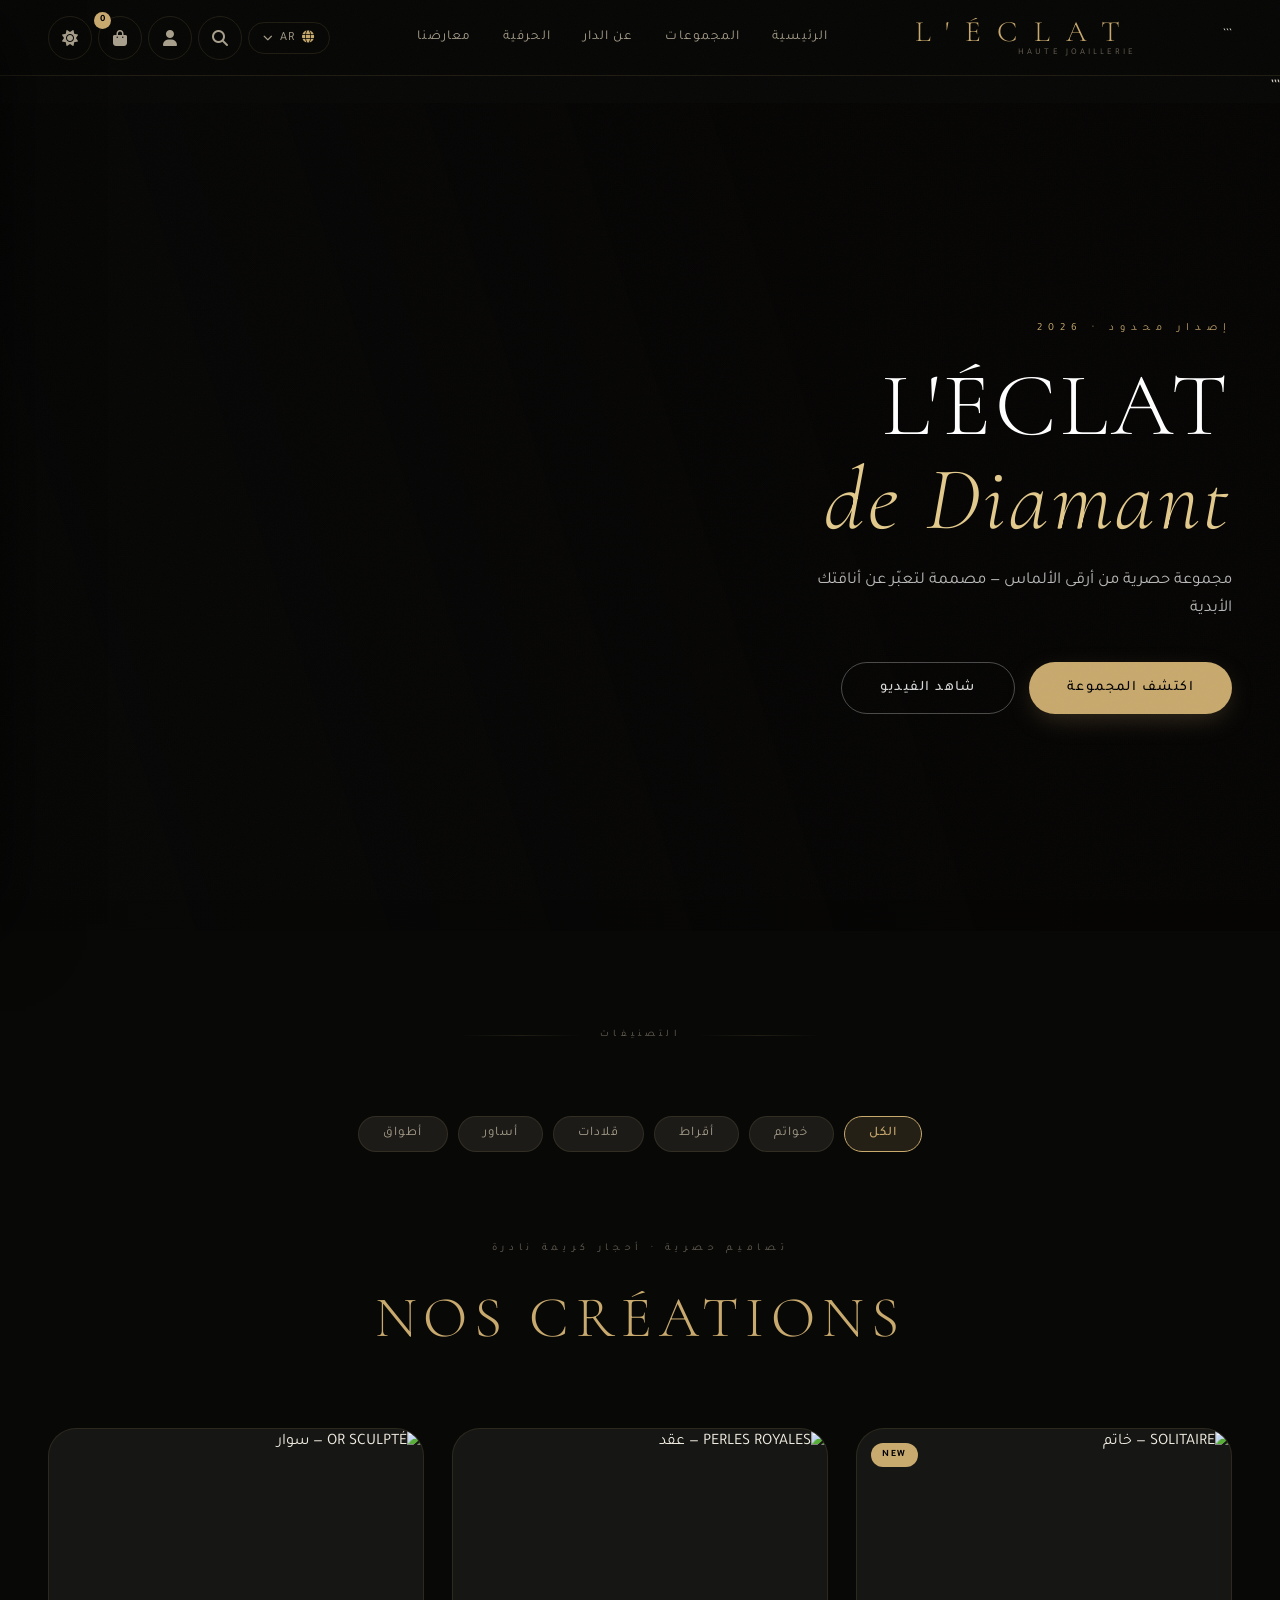
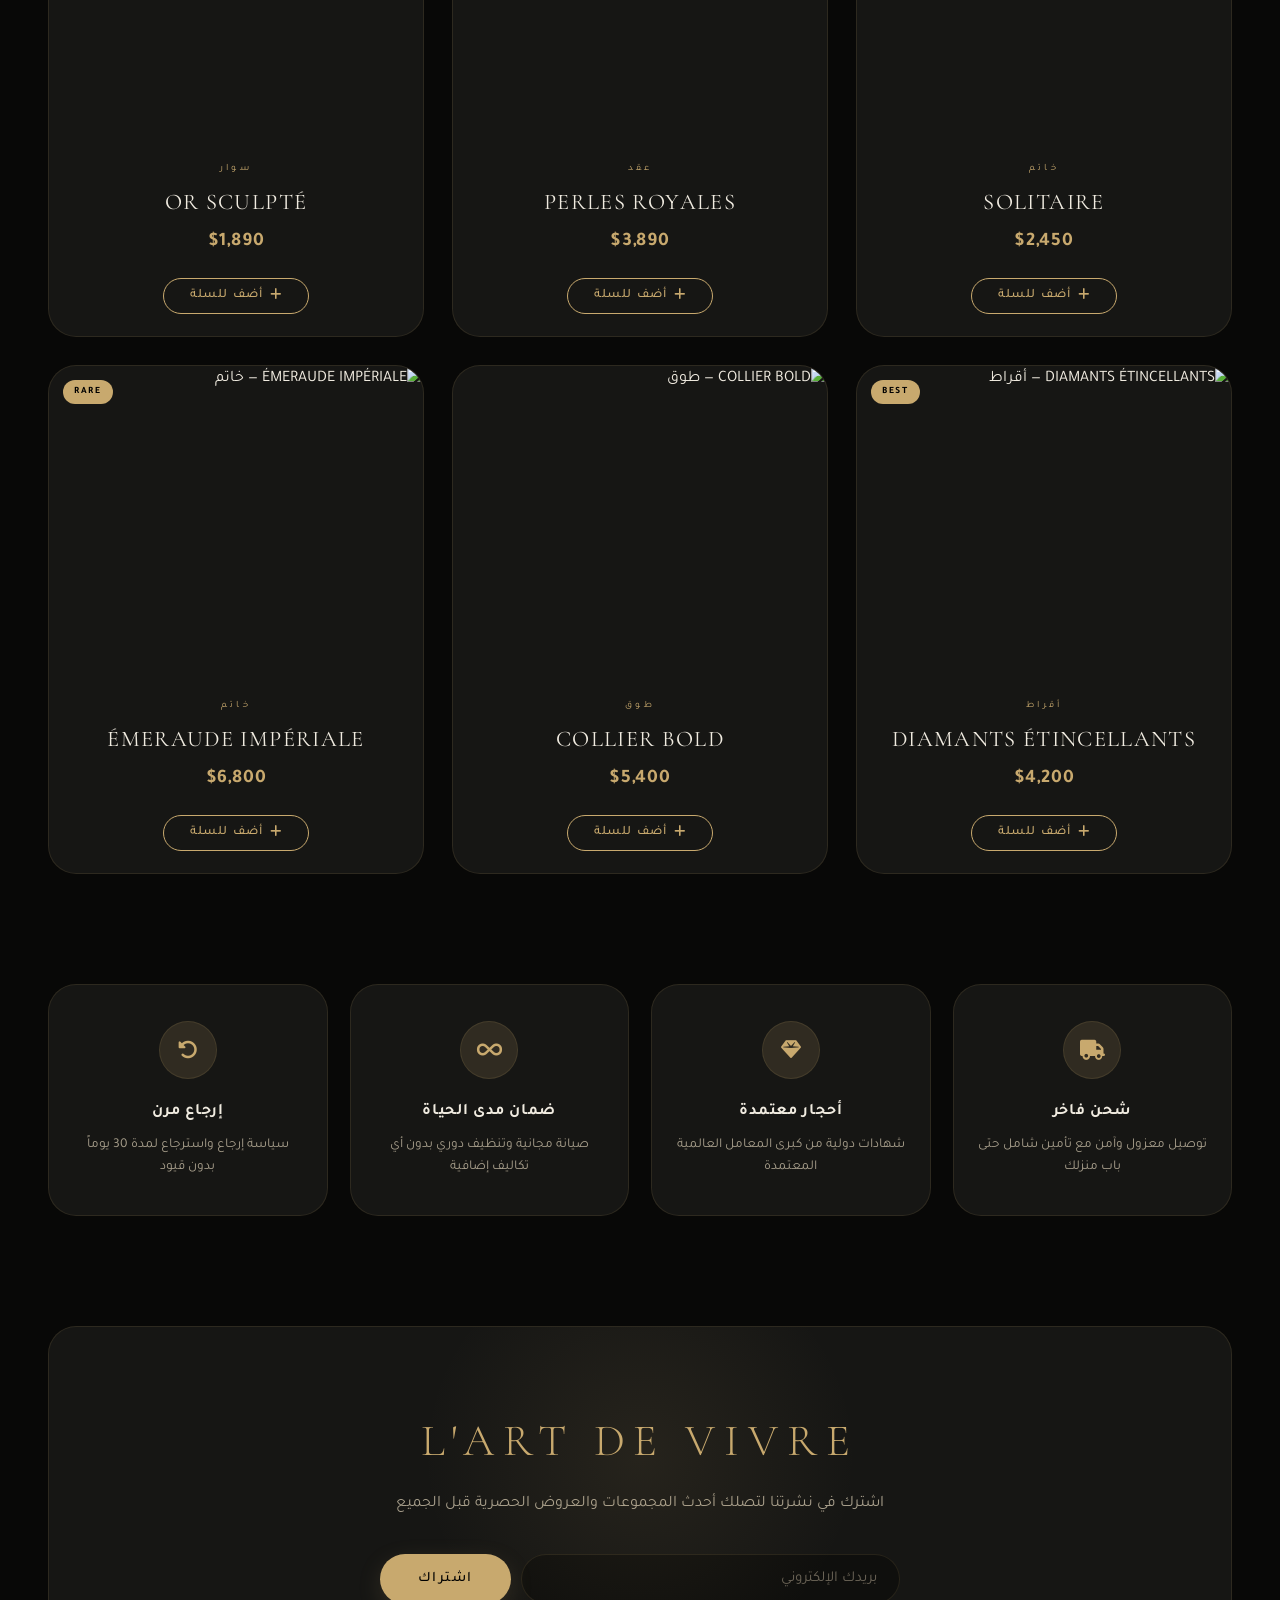
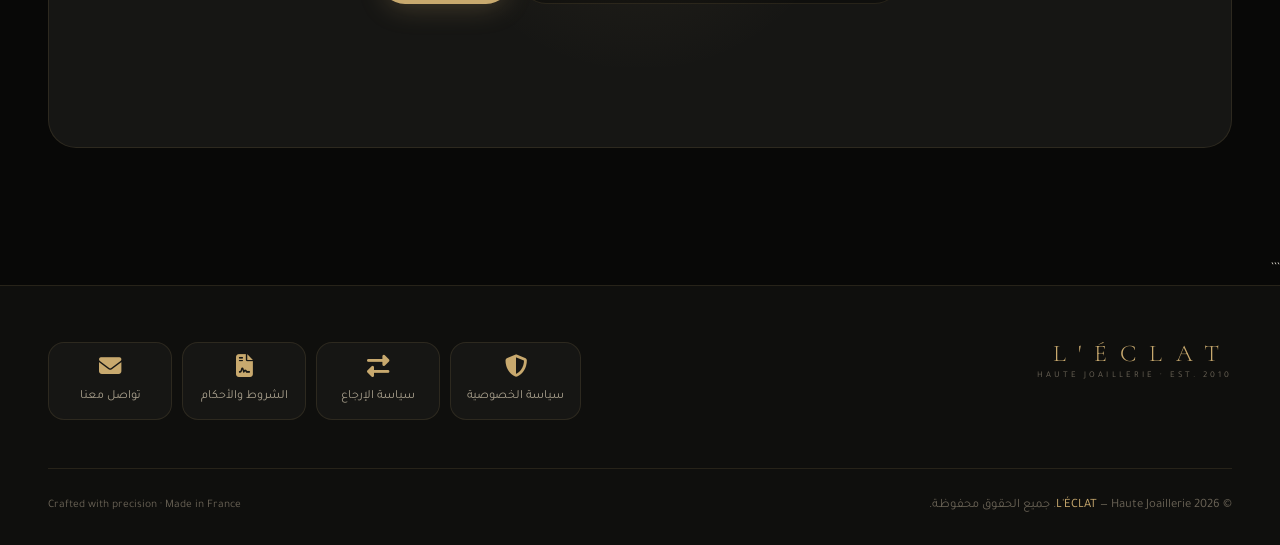
==== commit 7a92549c: "Update index.html" ====
--- a/index.html
+++ b/index.html
@@ -1,1439 +1,3188 @@
 <!DOCTYPE html>
-<html lang="ar">
+
+<html lang="ar" dir="rtl">
 <head>
-    <meta charset="UTF-8">
-    <meta name="viewport" content="width=device-width, initial-scale=1.0, viewport-fit=cover">
-    <title>L'ÉCLAT - Haute Joaillerie</title>
-    <meta name="description" content="L'ÉCLAT - المجوهرات الفاخرة منذ 1985. تشكيلة حصرية من أرقى التصاميم.">
-    <link rel="stylesheet" href="https://cdnjs.cloudflare.com/ajax/libs/font-awesome/6.0.0-beta3/css/all.min.css">
-    <link href="https://fonts.googleapis.com/css2?family=Playfair+Display:wght@400;500;600;700&family=Cairo:wght@300;400;500;600;700&display=swap" rel="stylesheet">
-    <link href="https://unpkg.com/aos@2.3.1/dist/aos.css" rel="stylesheet">
-    <style>
-        /* ---------- RESET & VARIABLES ---------- */
-        * {
-            margin: 0;
-            padding: 0;
-            box-sizing: border-box;
+  <meta charset="UTF-8" />
+  <meta name="viewport" content="width=device-width, initial-scale=1.0" />
+  <meta name="description" content="L'ÉCLAT — Haute Joaillerie. Collections exclusives de bijoux de luxe." />
+  <title>L'ÉCLAT — Haute Joaillerie</title>
+
+  <link rel="preconnect" href="https://fonts.googleapis.com" />
+  <link rel="preconnect" href="https://fonts.gstatic.com" crossorigin />
+  <link href="https://fonts.googleapis.com/css2?family=Cormorant+Garamond:ital,wght@0,300;0,400;0,600;1,300;1,400&family=Tajawal:wght@300;400;500;700&family=EB+Garamond:ital,wght@0,400;0,500;1,400&display=swap" rel="stylesheet" />
+  <link rel="stylesheet" href="https://cdnjs.cloudflare.com/ajax/libs/font-awesome/6.5.0/css/all.min.css" crossorigin="anonymous" />
+  <link href="https://unpkg.com/aos@2.3.1/dist/aos.css" rel="stylesheet" />
+
+  <style>
+    /* ============================================================
+       1. CSS CUSTOM PROPERTIES (DESIGN TOKENS)
+    ============================================================ */
+    :root {
+      /* Gold palette */
+      --gold:         #c8a96e;
+      --gold-light:   #e2c98c;
+      --gold-pale:    #f0e4c4;
+      --gold-dim:     rgba(200, 169, 110, 0.15);
+      --gold-glow:    rgba(200, 169, 110, 0.28);
+
+      /* Dark theme (default) */
+      --bg:           #080807;
+      --bg-2:         #0f0f0d;
+      --bg-3:         #161614;
+      --surface:      #1c1b18;
+      --surface-2:    #242320;
+      --line:         rgba(200, 169, 110, 0.13);
+      --line-soft:    rgba(255, 255, 255, 0.06);
+      --txt:          #f0ebe0;
+      --txt-soft:     #a89f8c;
+      --txt-muted:    #6a6356;
+
+      /* Shadows */
+      --shadow-sm:    0 4px 16px rgba(0, 0, 0, 0.4);
+      --shadow-md:    0 12px 40px rgba(0, 0, 0, 0.6);
+      --shadow-lg:    0 24px 72px rgba(0, 0, 0, 0.8);
+      --shadow-gold:  0 16px 48px rgba(200, 169, 110, 0.22);
+
+      /* Typography */
+      --font-display: 'Cormorant Garamond', 'EB Garamond', Georgia, serif;
+      --font-body-ar: 'Tajawal', sans-serif;
+      --font-body-en: 'EB Garamond', Georgia, serif;
+
+      /* Layout */
+      --radius:       16px;
+      --radius-lg:    28px;
+      --radius-pill:  999px;
+      --header-h:     76px;
+      --container:    1380px;
+      --transition:   0.32s cubic-bezier(0.4, 0, 0.2, 1);
+    }
+
+    /* Light theme override */
+    [data-theme="light"] {
+      --bg:           #f8f5ef;
+      --bg-2:         #ffffff;
+      --bg-3:         #f2ede3;
+      --surface:      #ffffff;
+      --surface-2:    #ede8de;
+      --line:         rgba(160, 126, 68, 0.18);
+      --line-soft:    rgba(0, 0, 0, 0.06);
+      --txt:          #1e1b14;
+      --txt-soft:     #6b6050;
+      --txt-muted:    #a09070;
+      --gold:         #a07830;
+      --gold-light:   #c49a44;
+      --gold-pale:    #e8d5a8;
+      --gold-dim:     rgba(160, 120, 48, 0.12);
+      --gold-glow:    rgba(160, 120, 48, 0.22);
+      --shadow-sm:    0 4px 16px rgba(0, 0, 0, 0.08);
+      --shadow-md:    0 12px 40px rgba(0, 0, 0, 0.12);
+      --shadow-lg:    0 24px 72px rgba(0, 0, 0, 0.15);
+      --shadow-gold:  0 16px 48px rgba(160, 120, 48, 0.18);
+    }
+
+    /* ============================================================
+       2. RESET & BASE
+    ============================================================ */
+    *, *::before, *::after {
+      margin: 0;
+      padding: 0;
+      box-sizing: border-box;
+    }
+
+    html {
+      scroll-behavior: smooth;
+      -webkit-text-size-adjust: 100%;
+      overflow-x: hidden; /* prevent ANY horizontal scroll at root level */
+    }
+
+    body {
+      font-family: var(--font-body-ar);
+      background-color: var(--bg);
+      color: var(--txt);
+      line-height: 1.7;
+      direction: rtl;
+      min-height: 100vh;
+      overflow-x: hidden;
+      width: 100%;
+      max-width: 100vw;
+      transition: background-color var(--transition), color var(--transition);
+    }
+
+    body[dir="ltr"] {
+      font-family: var(--font-body-en);
+    }
+
+    img {
+      display: block;
+      max-width: 100%;
+      height: auto;
+    }
+
+    a {
+      color: inherit;
+      text-decoration: none;
+    }
+
+    button {
+      font-family: inherit;
+      cursor: pointer;
+    }
+
+    ul, ol {
+      list-style: none;
+    }
+
+    /* Skip to content link for accessibility */
+    .skip-link {
+      position: absolute;
+      top: -100%;
+      left: 50%;
+      transform: translateX(-50%);
+      background: var(--gold);
+      color: #000;
+      padding: 10px 24px;
+      border-radius: 0 0 var(--radius) var(--radius);
+      font-weight: 700;
+      z-index: 10000;
+      transition: top 0.2s;
+    }
+
+    .skip-link:focus {
+      top: 0;
+    }
+
+    /* ============================================================
+       3. LAYOUT UTILITIES
+    ============================================================ */
+    .container {
+      max-width: var(--container);
+      width: 100%;
+      margin-inline: auto;
+      padding-inline: clamp(16px, 4vw, 48px);
+    }
+
+    .visually-hidden {
+      position: absolute;
+      width: 1px;
+      height: 1px;
+      overflow: hidden;
+      clip: rect(0 0 0 0);
+      white-space: nowrap;
+    }
+
+    /* ============================================================
+       4. FOCUS STYLES (ACCESSIBILITY)
+    ============================================================ */
+    :focus-visible {
+      outline: 2px solid var(--gold);
+      outline-offset: 3px;
+      border-radius: 4px;
+    }
+
+    /* ============================================================
+       5. GRAIN TEXTURE OVERLAY
+    ============================================================ */
+    body::after {
+      content: '';
+      position: fixed;
+      inset: 0;
+      background-image: url("data:image/svg+xml,%3Csvg xmlns='http://www.w3.org/2000/svg' width='300' height='300'%3E%3Cfilter id='n'%3E%3CfeTurbulence type='fractalNoise' baseFrequency='0.85' numOctaves='4' stitchTiles='stitch'/%3E%3C/filter%3E%3Crect width='300' height='300' filter='url(%23n)' opacity='1'/%3E%3C/svg%3E");
+      opacity: 0.022;
+      pointer-events: none;
+      z-index: 9990;
+    }
+
+    /* ============================================================
+       6. SCROLLBAR
+    ============================================================ */
+    ::-webkit-scrollbar               { width: 5px; }
+    ::-webkit-scrollbar-track         { background: var(--bg); }
+    ::-webkit-scrollbar-thumb         { background: var(--gold-dim); border-radius: 5px; }
+    ::-webkit-scrollbar-thumb:hover   { background: var(--gold); }
+
+    /* ============================================================
+       7. TYPOGRAPHY SCALE
+    ============================================================ */
+    .t-display {
+      font-family: var(--font-display);
+      font-weight: 300;
+      letter-spacing: 0.04em;
+    }
+
+    .t-eyebrow {
+      font-size: 0.65rem;
+      letter-spacing: 0.45em;
+      text-transform: uppercase;
+      color: var(--txt-muted);
+    }
+
+    /* ============================================================
+       8. BUTTON COMPONENTS
+    ============================================================ */
+    .btn {
+      display: inline-flex;
+      align-items: center;
+      justify-content: center;
+      gap: 8px;
+      padding: 14px 38px;
+      border-radius: var(--radius-pill);
+      font-family: inherit;
+      font-size: 0.9rem;
+      font-weight: 500;
+      letter-spacing: 0.1em;
+      border: none;
+      cursor: pointer;
+      transition: all var(--transition);
+      white-space: nowrap;
+      text-decoration: none;
+    }
+
+    .btn-gold {
+      background: var(--gold);
+      color: #000;
+      box-shadow: 0 8px 28px -6px var(--gold-glow);
+    }
+
+    .btn-gold:hover,
+    .btn-gold:focus-visible {
+      background: var(--gold-light);
+      transform: translateY(-3px);
+      box-shadow: 0 18px 40px -8px var(--gold-glow);
+    }
+
+    .btn-ghost {
+      background: transparent;
+      border: 1px solid rgba(255, 255, 255, 0.28);
+      color: rgba(255, 255, 255, 0.85);
+    }
+
+    .btn-ghost:hover,
+    .btn-ghost:focus-visible {
+      border-color: var(--gold);
+      color: var(--gold);
+    }
+
+    .btn-outline {
+      background: transparent;
+      border: 1px solid var(--gold);
+      color: var(--gold);
+    }
+
+    .btn-outline:hover,
+    .btn-outline:focus-visible {
+      background: var(--gold);
+      color: #000;
+      transform: translateY(-2px);
+    }
+
+    /* Icon-only circular button */
+    .icon-btn {
+      width: 44px;
+      height: 44px;
+      border-radius: 50%;
+      border: 1px solid var(--line);
+      background: none;
+      color: var(--txt-soft);
+      display: flex;
+      align-items: center;
+      justify-content: center;
+      font-size: 1rem;
+      transition: all var(--transition);
+      flex-shrink: 0;
+    }
+
+    .icon-btn:hover,
+    .icon-btn:focus-visible {
+      border-color: var(--gold);
+      color: var(--gold);
+      background: var(--gold-dim);
+    }
+
+    /* ============================================================
+       9. HEADER
+    ============================================================ */
+    .site-header {
+      position: sticky;
+      top: 0;
+      z-index: 500;
+      height: var(--header-h);
+      border-bottom: 1px solid var(--line);
+      backdrop-filter: blur(20px) saturate(1.3);
+      -webkit-backdrop-filter: blur(20px) saturate(1.3);
+      background: rgba(8, 8, 7, 0.84);
+      transition: background var(--transition);
+    }
+
+    [data-theme="light"] .site-header {
+      background: rgba(248, 245, 239, 0.9);
+    }
+
+    .header-inner {
+      height: 100%;
+      display: flex;
+      align-items: center;
+      justify-content: space-between;
+      gap: 12px;
+      min-width: 0; /* prevent flex overflow */
+    }
+
+    /* Brand logo */
+    .brand {
+      display: flex;
+      flex-direction: column;
+      line-height: 1;
+      flex-shrink: 0;
+    }
+
+    .brand-name {
+      font-family: var(--font-display);
+      font-size: clamp(1.4rem, 4vw, 1.85rem);
+      font-weight: 300;
+      letter-spacing: clamp(0.2em, 2vw, 0.55em);
+      color: var(--gold);
+      text-transform: uppercase;
+    }
+
+    .brand-tagline {
+      font-size: 0.55rem;
+      letter-spacing: 0.35em;
+      color: var(--txt-muted);
+      text-transform: uppercase;
+      margin-top: 3px;
+    }
+
+    /* Main navigation */
+    .main-nav {
+      display: flex;
+      align-items: center;
+    }
+
+    .nav-list {
+      display: flex;
+      gap: 32px;
+    }
+
+    .nav-list a {
+      font-size: 0.85rem;
+      font-weight: 400;
+      letter-spacing: 0.08em;
+      color: var(--txt-soft);
+      position: relative;
+      padding-bottom: 4px;
+      transition: color var(--transition);
+    }
+
+    .nav-list a::after {
+      content: '';
+      position: absolute;
+      bottom: 0;
+      inset-inline-end: 0;
+      width: 0;
+      height: 1px;
+      background: var(--gold);
+      transition: width var(--transition);
+    }
+
+    .nav-list a:hover,
+    .nav-list a:focus-visible {
+      color: var(--gold);
+    }
+
+    .nav-list a:hover::after,
+    .nav-list a:focus-visible::after {
+      width: 100%;
+      inset-inline-start: 0;
+      inset-inline-end: auto;
+    }
+
+    /* Header controls */
+    .header-controls {
+      display: flex;
+      align-items: center;
+      gap: 6px;
+      flex-shrink: 0;
+    }
+
+    /* Cart badge */
+    .cart-wrap {
+      position: relative;
+    }
+
+    .cart-badge {
+      position: absolute;
+      top: -4px;
+      inset-inline-end: -4px;
+      min-width: 17px;
+      height: 17px;
+      padding: 0 3px;
+      background: var(--gold);
+      border-radius: var(--radius-pill);
+      font-size: 0.6rem;
+      font-weight: 700;
+      color: #000;
+      display: flex;
+      align-items: center;
+      justify-content: center;
+      pointer-events: none;
+      transition: transform 0.2s;
+    }
+
+    .cart-badge.bump {
+      animation: badge-bump 0.35s cubic-bezier(0.34, 1.56, 0.64, 1);
+    }
+
+    @keyframes badge-bump {
+      0%   { transform: scale(1); }
+      50%  { transform: scale(1.5); }
+      100% { transform: scale(1); }
+    }
+
+    /* Language dropdown */
+    .lang-wrap {
+      position: relative;
+    }
+
+    .lang-btn {
+      display: flex;
+      align-items: center;
+      gap: 6px;
+      padding: 8px 14px;
+      border: 1px solid var(--line);
+      border-radius: var(--radius-pill);
+      background: none;
+      color: var(--txt-soft);
+      font-size: 0.78rem;
+      font-family: inherit;
+      letter-spacing: 0.08em;
+      transition: all var(--transition);
+    }
+
+    .lang-btn .fa-globe {
+      color: var(--gold);
+    }
+
+    .lang-btn .chevron {
+      font-size: 0.6rem;
+      transition: transform 0.25s;
+    }
+
+    .lang-btn[aria-expanded="true"] .chevron {
+      transform: rotate(180deg);
+    }
+
+    .lang-btn:hover,
+    .lang-btn:focus-visible {
+      border-color: var(--gold);
+      color: var(--gold);
+    }
+
+    .lang-menu {
+      position: absolute;
+      top: calc(100% + 10px);
+      inset-inline-start: 0;
+      background: var(--bg-2);
+      border: 1px solid var(--line);
+      border-radius: var(--radius);
+      min-width: 148px;
+      box-shadow: var(--shadow-md);
+      z-index: 20;
+      overflow: hidden;
+      /* hidden by default */
+      display: none;
+    }
+
+    .lang-menu.is-open {
+      display: block;
+    }
+
+    .lang-menu a {
+      display: flex;
+      align-items: center;
+      gap: 10px;
+      padding: 11px 16px;
+      font-size: 0.85rem;
+      color: var(--txt-soft);
+      transition: background 0.18s, color 0.18s;
+    }
+
+    .lang-menu a .flag {
+      font-size: 1rem;
+    }
+
+    .lang-menu a:hover,
+    .lang-menu a:focus-visible {
+      background: var(--gold);
+      color: #000;
+    }
+
+    .lang-menu a[aria-current="true"] {
+      color: var(--gold);
+      font-weight: 600;
+    }
+
+    /* Responsive visibility helpers */
+    .hide-mobile   { display: flex; } /* visible on desktop */
+    .show-mobile   { display: none; } /* hidden on desktop */
+
+    /* Mobile hamburger */
+    .mobile-menu-btn {
+      display: none;
+      flex-direction: column;
+      justify-content: space-between;
+      width: 26px;
+      height: 18px;
+      background: none;
+      border: none;
+      padding: 0;
+      cursor: pointer;
+    }
+
+    .mobile-menu-btn span {
+      display: block;
+      height: 1.5px;
+      background: var(--txt-soft);
+      border-radius: 2px;
+      transition: all 0.3s;
+    }
+
+    .mobile-menu-btn[aria-expanded="true"] span:nth-child(1) {
+      transform: translateY(8.25px) rotate(45deg);
+    }
+
+    .mobile-menu-btn[aria-expanded="true"] span:nth-child(2) {
+      opacity: 0;
+    }
+
+    .mobile-menu-btn[aria-expanded="true"] span:nth-child(3) {
+      transform: translateY(-8.25px) rotate(-45deg);
+    }
+
+    /* Mobile nav panel */
+    .mobile-nav {
+      position: fixed;
+      top: var(--header-h);
+      left: 0;
+      right: 0;
+      bottom: 0;
+      width: 100%;
+      max-width: 100vw;
+      background: var(--bg-2);
+      border-top: 1px solid var(--line);
+      z-index: 490;
+      padding: 24px 16px;
+      display: flex;
+      flex-direction: column;
+      gap: 8px;
+      transform: translateY(-110%);
+      transition: transform 0.36s cubic-bezier(0.4, 0, 0.2, 1);
+      overflow-y: auto;
+      overflow-x: hidden;
+    }
+
+    .mobile-nav.is-open {
+      transform: translateY(0);
+    }
+
+    .mobile-nav a {
+      display: flex;
+      align-items: center;
+      gap: 14px;
+      padding: 16px 20px;
+      border: 1px solid var(--line);
+      border-radius: var(--radius);
+      color: var(--txt-soft);
+      font-size: 1rem;
+      font-weight: 400;
+      letter-spacing: 0.05em;
+      transition: all var(--transition);
+    }
+
+    .mobile-nav a i {
+      color: var(--gold);
+      width: 16px;
+    }
+
+    .mobile-nav a:hover,
+    .mobile-nav a:focus-visible {
+      border-color: var(--gold);
+      color: var(--gold);
+      background: var(--gold-dim);
+    }
+
+    /* ============================================================
+       10. HERO SECTION
+    ============================================================ */
+    .hero {
+      height: 92vh;
+      min-height: 580px;
+      position: relative;
+      overflow: hidden;
+      margin-bottom: 96px;
+    }
+
+    .hero-bg {
+      position: absolute;
+      inset: 0;
+      background-image: url('https://images.unsplash.com/photo-1515562141207-7a88fb7ce338?auto=format&fit=crop&w=1950&q=80');
+      background-size: cover;
+      background-position: center;
+      transform: scale(1.08);
+      will-change: transform;
+      animation: hero-breathe 14s ease-out forwards;
+    }
+
+    @keyframes hero-breathe {
+      to { transform: scale(1); }
+    }
+
+    .hero-overlay {
+      position: absolute;
+      inset: 0;
+      background: linear-gradient(
+        108deg,
+        rgba(6, 5, 4, 0.85) 30%,
+        rgba(6, 5, 4, 0.3) 70%,
+        transparent 100%
+      );
+    }
+
+    /* RTL: overlay from right */
+    [dir="rtl"] .hero-overlay {
+      background: linear-gradient(
+        252deg,
+        rgba(6, 5, 4, 0.85) 30%,
+        rgba(6, 5, 4, 0.3) 70%,
+        transparent 100%
+      );
+    }
+
+    .hero-inner {
+      position: relative;
+      z-index: 2;
+      height: 100%;
+      display: flex;
+      align-items: center;
+      padding-inline: clamp(16px, 4vw, 48px);
+    }
+
+    .hero-content {
+      max-width: min(640px, 100%);
+      width: 100%;
+    }
+
+    .hero-eyebrow {
+      font-size: 0.68rem;
+      letter-spacing: 0.55em;
+      text-transform: uppercase;
+      color: var(--gold);
+      margin-bottom: 20px;
+      opacity: 0;
+      animation: slide-up 0.8s 0.3s ease forwards;
+    }
+
+    .hero-title {
+      font-family: var(--font-display);
+      font-size: clamp(3rem, 7vw, 6rem);
+      font-weight: 300;
+      line-height: 1.05;
+      color: #fff;
+      margin-bottom: 20px;
+      opacity: 0;
+      animation: slide-up 0.9s 0.55s ease forwards;
+    }
+
+    .hero-title em {
+      font-style: italic;
+      color: var(--gold-light);
+    }
+
+    .hero-desc {
+      font-size: clamp(0.95rem, 2.5vw, 1.05rem);
+      color: rgba(255, 255, 255, 0.72);
+      margin-bottom: 38px;
+      max-width: min(420px, 100%);
+      opacity: 0;
+      animation: slide-up 0.9s 0.8s ease forwards;
+    }
+
+    .hero-actions {
+      display: flex;
+      gap: 14px;
+      flex-wrap: wrap;
+      opacity: 0;
+      animation: slide-up 0.9s 1.05s ease forwards;
+    }
+
+    @keyframes slide-up {
+      from { opacity: 0; transform: translateY(28px); }
+      to   { opacity: 1; transform: translateY(0); }
+    }
+
+    /* ============================================================
+       11. SECTION HEADERS
+    ============================================================ */
+    .section-header {
+      text-align: center;
+      margin-bottom: 60px;
+    }
+
+    .section-header .eyebrow {
+      margin-bottom: 12px;
+    }
+
+    .section-header h2 {
+      font-family: var(--font-display);
+      font-size: clamp(2.2rem, 4.5vw, 3.6rem);
+      font-weight: 300;
+      color: var(--gold);
+      letter-spacing: 0.12em;
+    }
+
+    /* ============================================================
+       12. SEPARATOR / DIVIDER
+    ============================================================ */
+    .ornament-divider {
+      display: flex;
+      align-items: center;
+      gap: 18px;
+      margin-inline: auto;
+      margin-bottom: 72px;
+      max-width: min(360px, 100%);
+      width: 100%;
+      color: var(--txt-muted);
+    }
+
+    .ornament-divider::before,
+    .ornament-divider::after {
+      content: '';
+      flex: 1;
+      height: 1px;
+      background: linear-gradient(to right, transparent, var(--line), transparent);
+    }
+
+    .ornament-divider span {
+      font-size: 0.62rem;
+      letter-spacing: 0.42em;
+      text-transform: uppercase;
+      white-space: nowrap;
+    }
+
+    /* ============================================================
+       13. CATEGORY FILTER PILLS
+    ============================================================ */
+    .categories-row {
+      display: flex;
+      justify-content: center;
+      flex-wrap: wrap;
+      gap: 10px;
+      margin-bottom: 88px;
+    }
+
+    .cat-pill {
+      padding: 9px 24px;
+      border: 1px solid var(--line);
+      border-radius: var(--radius-pill);
+      background: var(--surface);
+      color: var(--txt-soft);
+      font-family: inherit;
+      font-size: 0.82rem;
+      letter-spacing: 0.08em;
+      cursor: pointer;
+      transition: all var(--transition);
+    }
+
+    .cat-pill:hover,
+    .cat-pill:focus-visible {
+      border-color: var(--gold);
+      color: var(--gold);
+      transform: translateY(-3px);
+    }
+
+    .cat-pill.is-active {
+      background: var(--gold-dim);
+      border-color: var(--gold);
+      color: var(--gold);
+      font-weight: 500;
+    }
+
+    /* ============================================================
+       14. PRODUCT GRID & CARDS
+    ============================================================ */
+    .products-section {
+      margin-bottom: 110px;
+    }
+
+    .products-grid {
+      display: grid;
+      grid-template-columns: repeat(auto-fill, minmax(min(295px, 100%), 1fr));
+      gap: clamp(16px, 3vw, 28px);
+    }
+
+    .product-card {
+      background: var(--bg-3);
+      border: 1px solid var(--line);
+      border-radius: var(--radius-lg);
+      overflow: hidden;
+      position: relative;
+      transition: transform var(--transition), border-color var(--transition), box-shadow var(--transition);
+    }
+
+    .product-card[hidden] {
+      display: none;
+    }
+
+    .product-card:hover {
+      transform: translateY(-10px);
+      border-color: var(--gold);
+      box-shadow: var(--shadow-gold);
+    }
+
+    .product-card:focus-within {
+      border-color: var(--gold);
+    }
+
+    /* Image */
+    .product-img-wrap {
+      position: relative;
+      height: 310px;
+      overflow: hidden;
+    }
+
+    .product-img-wrap img {
+      width: 100%;
+      height: 100%;
+      object-fit: cover;
+      transition: transform 0.9s cubic-bezier(0.4, 0, 0.2, 1);
+    }
+
+    .product-card:hover .product-img-wrap img {
+      transform: scale(1.07);
+    }
+
+    /* Badge */
+    .product-badge {
+      position: absolute;
+      top: 14px;
+      inset-inline-end: 14px;
+      background: var(--gold);
+      color: #000;
+      font-size: 0.6rem;
+      font-weight: 700;
+      letter-spacing: 0.18em;
+      text-transform: uppercase;
+      padding: 4px 11px;
+      border-radius: var(--radius-pill);
+    }
+
+    /* Quick-view overlay */
+    .product-quick-overlay {
+      position: absolute;
+      inset: 0;
+      background: linear-gradient(to top, rgba(6, 5, 4, 0.85) 0%, transparent 60%);
+      opacity: 0;
+      display: flex;
+      align-items: flex-end;
+      justify-content: center;
+      padding-bottom: 22px;
+      transition: opacity var(--transition);
+      pointer-events: none;
+    }
+
+    .product-card:hover .product-quick-overlay {
+      opacity: 1;
+      pointer-events: auto;
+    }
+
+    .quick-view-label {
+      font-size: 0.73rem;
+      letter-spacing: 0.22em;
+      text-transform: uppercase;
+      color: var(--gold);
+      border: 1px solid var(--gold);
+      padding: 7px 20px;
+      border-radius: var(--radius-pill);
+      background: rgba(6, 5, 4, 0.5);
+      backdrop-filter: blur(8px);
+    }
+
+    /* Card body */
+    .product-body {
+      padding: 22px 20px;
+      text-align: center;
+    }
+
+    .product-cat-label {
+      font-size: 0.6rem;
+      letter-spacing: 0.32em;
+      text-transform: uppercase;
+      color: var(--gold);
+      margin-bottom: 6px;
+    }
+
+    .product-name {
+      font-family: var(--font-display);
+      font-size: 1.4rem;
+      font-weight: 400;
+      letter-spacing: 0.06em;
+      margin-bottom: 6px;
+    }
+
+    .product-price {
+      font-size: 1.2rem;
+      font-weight: 600;
+      color: var(--gold);
+      letter-spacing: 0.04em;
+      margin-bottom: 18px;
+    }
+
+    .btn-add {
+      padding: 9px 26px;
+      border: 1px solid var(--gold);
+      border-radius: var(--radius-pill);
+      background: none;
+      color: var(--gold);
+      font-family: inherit;
+      font-size: 0.8rem;
+      font-weight: 500;
+      letter-spacing: 0.08em;
+      cursor: pointer;
+      transition: all var(--transition);
+      display: inline-flex;
+      align-items: center;
+      gap: 7px;
+    }
+
+    .btn-add:hover,
+    .btn-add:focus-visible {
+      background: var(--gold);
+      color: #000;
+      transform: translateY(-2px);
+    }
+
+    /* No results message */
+    .no-results-msg {
+      grid-column: 1 / -1;
+      text-align: center;
+      padding: 64px 20px;
+      color: var(--txt-muted);
+    }
+
+    .no-results-msg i {
+      font-size: 3rem;
+      display: block;
+      margin-bottom: 16px;
+      color: var(--line);
+    }
+
+    /* ============================================================
+       15. FEATURES GRID
+    ============================================================ */
+    .features-section {
+      margin-bottom: 110px;
+    }
+
+    .features-grid {
+      display: grid;
+      grid-template-columns: repeat(auto-fill, minmax(min(220px, 100%), 1fr));
+      gap: clamp(14px, 2.5vw, 22px);
+    }
+
+    .feature-card {
+      background: var(--bg-3);
+      border: 1px solid var(--line);
+      border-radius: var(--radius-lg);
+      padding: 36px 24px;
+      text-align: center;
+      transition: all var(--transition);
+    }
+
+    .feature-card:hover {
+      border-color: var(--gold);
+      transform: translateY(-6px);
+      box-shadow: var(--shadow-gold);
+    }
+
+    .feature-icon {
+      width: 58px;
+      height: 58px;
+      border-radius: 50%;
+      background: var(--gold-dim);
+      border: 1px solid var(--line);
+      display: flex;
+      align-items: center;
+      justify-content: center;
+      margin-inline: auto;
+      margin-bottom: 20px;
+      font-size: 1.25rem;
+      color: var(--gold);
+    }
+
+    .feature-card h3 {
+      font-size: 1rem;
+      font-weight: 600;
+      margin-bottom: 8px;
+      letter-spacing: 0.04em;
+    }
+
+    .feature-card p {
+      font-size: 0.85rem;
+      color: var(--txt-soft);
+      line-height: 1.65;
+    }
+
+    /* ============================================================
+       16. NEWSLETTER
+    ============================================================ */
+    .newsletter-section {
+      margin-bottom: 110px;
+    }
+
+    .newsletter-inner {
+      position: relative;
+      background: var(--bg-3);
+      border: 1px solid var(--line);
+      border-radius: var(--radius-lg);
+      padding: clamp(40px, 6vw, 76px) clamp(20px, 5vw, 60px);
+      text-align: center;
+      overflow: hidden;
+    }
+
+    /* Radial glow decoration */
+    .newsletter-inner::before {
+      content: '';
+      position: absolute;
+      top: -80px;
+      left: 50%;
+      transform: translateX(-50%);
+      width: min(480px, 100%);
+      height: min(480px, 100%);
+      background: radial-gradient(circle, rgba(200, 169, 110, 0.09) 0%, transparent 68%);
+      pointer-events: none;
+    }
+
+    .newsletter-inner h2 {
+      font-family: var(--font-display);
+      font-size: clamp(1.8rem, 3.5vw, 2.8rem);
+      font-weight: 300;
+      color: var(--gold);
+      letter-spacing: 0.2em;
+      margin-bottom: 12px;
+    }
+
+    .newsletter-inner p {
+      color: var(--txt-soft);
+      font-size: clamp(0.9rem, 2.5vw, 1rem);
+      max-width: min(500px, 100%);
+      margin-inline: auto;
+      margin-bottom: 36px;
+    }
+
+    .newsletter-form {
+      display: flex;
+      gap: 10px;
+      max-width: min(520px, 100%);
+      width: 100%;
+      margin-inline: auto;
+    }
+
+    .newsletter-input {
+      flex: 1;
+      padding: 15px 22px;
+      background: var(--bg-2);
+      border: 1px solid var(--line);
+      border-radius: var(--radius-pill);
+      color: var(--txt);
+      font-family: inherit;
+      font-size: 0.95rem;
+      outline: none;
+      transition: border-color var(--transition), box-shadow var(--transition);
+    }
+
+    .newsletter-input::placeholder {
+      color: var(--txt-muted);
+    }
+
+    .newsletter-input:focus {
+      border-color: var(--gold);
+      box-shadow: 0 0 0 3px rgba(200, 169, 110, 0.12);
+    }
+
+    .newsletter-msg {
+      font-size: 0.82rem;
+      margin-top: 12px;
+      min-height: 1.2em;
+      transition: color 0.2s;
+    }
+
+    .newsletter-msg.success { color: var(--gold); }
+    .newsletter-msg.error   { color: #e05; }
+
+    /* ============================================================
+       17. FOOTER
+    ============================================================ */
+    .site-footer {
+      background: var(--bg-2);
+      border-top: 1px solid var(--line);
+      padding: 56px 0 28px;
+    }
+
+    .footer-upper {
+      display: flex;
+      justify-content: space-between;
+      align-items: flex-start;
+      gap: 32px;
+      margin-bottom: 48px;
+      flex-wrap: wrap;
+    }
+
+    .footer-brand .brand-name {
+      font-size: 1.5rem;
+    }
+
+    .footer-brand .brand-tagline {
+      margin-top: 6px;
+    }
+
+    .footer-links-row {
+      display: flex;
+      gap: 10px;
+      flex-wrap: wrap;
+      justify-content: flex-end;
+    }
+
+    .footer-link-card {
+      display: flex;
+      flex-direction: column;
+      align-items: center;
+      gap: 8px;
+      padding: 12px 16px;
+      border: 1px solid var(--line);
+      border-radius: var(--radius);
+      background: var(--bg-3);
+      color: var(--txt-soft);
+      font-size: 0.78rem;
+      min-width: clamp(90px, 18vw, 124px);
+      text-align: center;
+      transition: all var(--transition);
+      cursor: pointer;
+    }
+
+    .footer-link-card i {
+      font-size: 1.4rem;
+      color: var(--gold);
+      transition: color var(--transition);
+    }
+
+    .footer-link-card:hover,
+    .footer-link-card:focus-visible {
+      border-color: var(--gold);
+      background: var(--gold);
+      color: #000;
+      transform: translateY(-5px);
+    }
+
+    .footer-link-card:hover i,
+    .footer-link-card:focus-visible i {
+      color: #000;
+    }
+
+    .footer-lower {
+      border-top: 1px solid var(--line);
+      padding-top: 26px;
+      display: flex;
+      justify-content: space-between;
+      align-items: center;
+      flex-wrap: wrap;
+      gap: 12px;
+    }
+
+    .footer-lower p {
+      font-size: 0.8rem;
+      color: var(--txt-muted);
+    }
+
+    .footer-lower .gold {
+      color: var(--gold);
+    }
+
+    /* ============================================================
+       18. OVERLAYS & MODALS
+    ============================================================ */
+
+    /* Backdrop */
+    .backdrop {
+      position: fixed;
+      inset: 0;
+      background: rgba(0, 0, 0, 0.68);
+      backdrop-filter: blur(5px);
+      -webkit-backdrop-filter: blur(5px);
+      z-index: 600;
+      opacity: 0;
+      pointer-events: none;
+      transition: opacity var(--transition);
+    }
+
+    .backdrop.is-visible {
+      opacity: 1;
+      pointer-events: auto;
+    }
+
+    /* ============================================================
+       19. SEARCH MODAL
+    ============================================================ */
+    .search-modal {
+      position: fixed;
+      top: var(--header-h);
+      left: 50%;
+      transform: translateX(-50%) translateY(-18px);
+      width: calc(100% - 32px); /* 16px margin each side on mobile */
+      max-width: 620px;
+      background: var(--bg-2);
+      border: 1px solid var(--line);
+      border-top: none;
+      border-radius: 0 0 var(--radius-lg) var(--radius-lg);
+      padding: clamp(16px, 3vw, 28px);
+      z-index: 700;
+      box-shadow: var(--shadow-md);
+      opacity: 0;
+      pointer-events: none;
+      transition: opacity var(--transition), transform var(--transition);
+    }
+
+    .search-modal.is-open {
+      opacity: 1;
+      pointer-events: auto;
+      transform: translateX(-50%) translateY(0);
+    }
+
+    .search-row {
+      display: flex;
+      align-items: center;
+      gap: 12px;
+      border-bottom: 1px solid var(--line);
+      padding-bottom: 16px;
+      margin-bottom: 16px;
+    }
+
+    .search-row i {
+      color: var(--gold);
+      font-size: 1rem;
+      flex-shrink: 0;
+    }
+
+    .search-input-field {
+      flex: 1;
+      background: none;
+      border: none;
+      outline: none;
+      color: var(--txt);
+      font-family: inherit;
+      font-size: 1.05rem;
+    }
+
+    .search-input-field::placeholder {
+      color: var(--txt-muted);
+    }
+
+    .search-results-list {
+      max-height: 300px;
+      overflow-y: auto;
+    }
+
+    .search-result-item {
+      display: flex;
+      align-items: center;
+      gap: 12px;
+      padding: 11px 12px;
+      border-radius: var(--radius);
+      cursor: pointer;
+      transition: background 0.18s;
+      font-size: 0.9rem;
+    }
+
+    .search-result-item img {
+      width: 44px;
+      height: 44px;
+      object-fit: cover;
+      border-radius: 8px;
+      border: 1px solid var(--line);
+      flex-shrink: 0;
+    }
+
+    .search-result-item .result-info {
+      flex: 1;
+    }
+
+    .search-result-item .result-name {
+      font-weight: 500;
+      margin-bottom: 2px;
+    }
+
+    .search-result-item .result-price {
+      color: var(--gold);
+      font-size: 0.8rem;
+    }
+
+    .search-result-item:hover,
+    .search-result-item:focus {
+      background: var(--gold-dim);
+      outline: none;
+    }
+
+    .search-no-results {
+      padding: 16px 12px;
+      color: var(--txt-muted);
+      font-size: 0.88rem;
+      text-align: center;
+    }
+
+    /* ============================================================
+       20. CART SIDEBAR
+    ============================================================ */
+    .cart-sidebar {
+      position: fixed;
+      top: 0;
+      width: min(400px, 100vw);
+      height: 100dvh;
+      background: var(--bg-2);
+      box-shadow: var(--shadow-lg);
+      z-index: 700;
+      display: flex;
+      flex-direction: column;
+    }
+
+    /* RTL: slides from left */
+    [dir="rtl"] .cart-sidebar {
+      left: calc(-1 * min(400px, 100vw));
+      right: auto;
+      border-right: 1px solid var(--line);
+      transition: left var(--transition);
+    }
+
+    /* LTR: slides from right */
+    [dir="ltr"] .cart-sidebar {
+      right: calc(-1 * min(400px, 100vw));
+      left: auto;
+      border-left: 1px solid var(--line);
+      transition: right var(--transition);
+    }
+
+    [dir="rtl"] .cart-sidebar.is-open { left: 0; }
+    [dir="ltr"] .cart-sidebar.is-open { right: 0; }
+
+    .cart-header {
+      padding: 22px 24px;
+      border-bottom: 1px solid var(--line);
+      display: flex;
+      justify-content: space-between;
+      align-items: center;
+    }
+
+    .cart-header h2 {
+      font-family: var(--font-display);
+      font-size: 1.5rem;
+      font-weight: 400;
+      color: var(--gold);
+      letter-spacing: 0.06em;
+    }
+
+    .cart-body {
+      flex: 1;
+      overflow-y: auto;
+      padding: 20px;
+    }
+
+    /* Empty cart */
+    .cart-empty-state {
+      display: flex;
+      flex-direction: column;
+      align-items: center;
+      justify-content: center;
+      gap: 14px;
+      height: 100%;
+      color: var(--txt-muted);
+      text-align: center;
+      padding: 40px 20px;
+    }
+
+    .cart-empty-state i {
+      font-size: 2.8rem;
+      color: var(--txt-muted);
+      opacity: 0.4;
+    }
+
+    .cart-empty-state p {
+      font-size: 0.9rem;
+    }
+
+    /* Cart item */
+    .cart-item {
+      display: flex;
+      gap: 14px;
+      padding: 16px 0;
+      border-bottom: 1px solid var(--line-soft);
+    }
+
+    .cart-item-img {
+      width: 72px;
+      height: 72px;
+      object-fit: cover;
+      border-radius: 12px;
+      border: 1px solid var(--line);
+      flex-shrink: 0;
+    }
+
+    .cart-item-info {
+      flex: 1;
+      min-width: 0;
+    }
+
+    .cart-item-name {
+      font-weight: 600;
+      font-size: 0.88rem;
+      margin-bottom: 3px;
+      white-space: nowrap;
+      overflow: hidden;
+      text-overflow: ellipsis;
+    }
+
+    .cart-item-price {
+      color: var(--gold);
+      font-weight: 700;
+      font-size: 0.88rem;
+      margin-bottom: 10px;
+    }
+
+    .cart-qty-row {
+      display: flex;
+      align-items: center;
+      gap: 10px;
+    }
+
+    .qty-btn {
+      width: 28px;
+      height: 28px;
+      border-radius: 50%;
+      border: 1px solid var(--line);
+      background: none;
+      color: var(--txt-soft);
+      font-size: 1rem;
+      display: flex;
+      align-items: center;
+      justify-content: center;
+      cursor: pointer;
+      transition: all var(--transition);
+      line-height: 1;
+    }
+
+    .qty-btn:hover,
+    .qty-btn:focus-visible {
+      border-color: var(--gold);
+      color: var(--gold);
+    }
+
+    .qty-value {
+      font-weight: 600;
+      font-size: 0.95rem;
+      min-width: 22px;
+      text-align: center;
+    }
+
+    .remove-btn {
+      background: none;
+      border: none;
+      color: #c0392b;
+      font-size: 0.75rem;
+      cursor: pointer;
+      margin-top: 6px;
+      padding: 0;
+      font-family: inherit;
+      transition: opacity 0.2s;
+      display: block;
+    }
+
+    .remove-btn:hover { opacity: 0.7; }
+
+    /* Cart footer */
+    .cart-footer {
+      padding: 20px 24px;
+      border-top: 1px solid var(--line);
+    }
+
+    .cart-total-row {
+      display: flex;
+      justify-content: space-between;
+      align-items: center;
+      font-size: 1.1rem;
+      font-weight: 600;
+      margin-bottom: 16px;
+    }
+
+    .cart-total-amount {
+      color: var(--gold);
+    }
+
+    .checkout-btn {
+      width: 100%;
+      padding: 15px;
+      background: var(--gold);
+      border: none;
+      border-radius: var(--radius-pill);
+      color: #000;
+      font-family: inherit;
+      font-size: 1rem;
+      font-weight: 700;
+      letter-spacing: 0.08em;
+      cursor: pointer;
+      transition: all var(--transition);
+    }
+
+    .checkout-btn:hover:not(:disabled),
+    .checkout-btn:focus-visible:not(:disabled) {
+      background: var(--gold-light);
+      transform: translateY(-2px);
+    }
+
+    .checkout-btn:disabled {
+      opacity: 0.4;
+      cursor: not-allowed;
+    }
+
+    /* ============================================================
+       21. TOAST NOTIFICATION
+    ============================================================ */
+    .toast-container {
+      position: fixed;
+      top: calc(var(--header-h) + 16px);
+      left: 50%;
+      transform: translateX(-50%);
+      z-index: 9000;
+      pointer-events: none;
+      display: flex;
+      flex-direction: column;
+      gap: 8px;
+      align-items: center;
+    }
+
+    .toast {
+      background: var(--surface-2);
+      border: 1px solid var(--line);
+      color: var(--txt);
+      padding: 12px 20px;
+      border-radius: var(--radius-pill);
+      font-size: 0.85rem;
+      font-weight: 500;
+      box-shadow: var(--shadow-md);
+      white-space: nowrap;
+      max-width: calc(100vw - 40px); /* never wider than screen */
+      overflow: hidden;
+      text-overflow: ellipsis;
+      opacity: 0;
+      transform: translateY(-12px) scale(0.96);
+      transition: all 0.35s cubic-bezier(0.34, 1.56, 0.64, 1);
+    }
+
+    .toast.toast-success {
+      background: var(--gold);
+      color: #000;
+      border-color: var(--gold-light);
+    }
+
+    .toast.toast-error {
+      background: #c0392b;
+      color: #fff;
+      border-color: #e74c3c;
+    }
+
+    .toast.is-visible {
+      opacity: 1;
+      transform: translateY(0) scale(1);
+    }
+
+    /* ============================================================
+       22. BACK TO TOP
+    ============================================================ */
+    #back-to-top {
+      position: fixed;
+      bottom: 28px;
+      inset-inline-end: 28px;
+      width: 46px;
+      height: 46px;
+      border-radius: 50%;
+      border: 1px solid var(--line);
+      background: var(--surface);
+      color: var(--gold);
+      font-size: 0.95rem;
+      display: flex;
+      align-items: center;
+      justify-content: center;
+      cursor: pointer;
+      opacity: 0;
+      pointer-events: none;
+      transition: all var(--transition);
+      box-shadow: var(--shadow-sm);
+      z-index: 400;
+    }
+
+    #back-to-top.is-visible {
+      opacity: 1;
+      pointer-events: auto;
+    }
+
+    #back-to-top:hover,
+    #back-to-top:focus-visible {
+      background: var(--gold);
+      color: #000;
+      transform: translateY(-4px);
+      border-color: var(--gold);
+    }
+
+    /* RTL/LTR placement */
+    [dir="rtl"] #back-to-top { right: auto; left: 28px; }
+    [dir="ltr"] #back-to-top { left: auto; right: 28px; }
+
+    /* ============================================================
+       23. RESPONSIVE — TABLET (≤ 1024px)
+    ============================================================ */
+    @media (max-width: 1024px) {
+      .nav-list { gap: 22px; }
+    }
+
+    /* ============================================================
+       24. RESPONSIVE — MOBILE (≤ 768px)
+    ============================================================ */
+    @media (max-width: 768px) {
+      :root {
+        --header-h: 64px;
+      }
+
+      /* Hide desktop nav, show hamburger */
+      .main-nav          { display: none; }
+      .mobile-menu-btn   { display: flex; }
+
+      /* Hide desktop-only controls */
+      .hide-mobile { display: none; }
+
+      /* Hero */
+      .hero {
+        height: 78vh;
+        min-height: 460px;
+        margin-bottom: 60px;
+      }
+
+      /* Categories: horizontal scroll on mobile — no wrapping = no overflow */
+      .categories-row {
+        flex-wrap: nowrap;
+        overflow-x: auto;
+        overflow-y: visible;
+        justify-content: flex-start;
+        padding-bottom: 8px;
+        margin-bottom: 60px;
+        -webkit-overflow-scrolling: touch;
+        scrollbar-width: none;
+      }
+      .categories-row::-webkit-scrollbar { display: none; }
+      .cat-pill { flex-shrink: 0; }
+
+      /* Newsletter */
+      .newsletter-form { flex-direction: column; }
+
+      /* Footer */
+      .footer-upper     { flex-direction: column; }
+      .footer-links-row { justify-content: flex-start; }
+      .footer-lower     { flex-direction: column; text-align: center; }
+
+      /* Sections spacing */
+      .products-section  { margin-bottom: 72px; }
+      .features-section  { margin-bottom: 72px; }
+      .newsletter-section{ margin-bottom: 72px; }
+    }
+
+    /* ============================================================
+       25. RESPONSIVE — SMALL MOBILE (≤ 480px)
+    ============================================================ */
+    @media (max-width: 480px) {
+      /* Hero actions: stack vertically, full width */
+      .hero-actions {
+        flex-direction: column;
+        align-items: flex-start;
+        width: 100%;
+      }
+
+      .hero-actions .btn {
+        width: 100%;
+        justify-content: center;
+      }
+
+      /* Hide lang wrap in header on tiny phones — it's in mobile nav */
+      .header-controls .lang-wrap { display: none; }
+
+      /* Products: single column on very small phones */
+      .products-grid {
+        grid-template-columns: 1fr;
+      }
+
+      /* Features: single column */
+      .features-grid {
+        grid-template-columns: 1fr;
+      }
+
+      /* Ornament divider spacing */
+      .ornament-divider { margin-bottom: 48px; }
+
+      /* Section title spacing */
+      .section-header   { margin-bottom: 40px; }
+
+      /* Footer cards: 2 per row */
+      .footer-links-row {
+        display: grid;
+        grid-template-columns: 1fr 1fr;
+      }
+
+      .footer-link-card {
+        min-width: unset;
+        width: 100%;
+      }
+    }
+
+    /* ============================================================
+       26. REDUCED MOTION
+    ============================================================ */
+    @media (prefers-reduced-motion: reduce) {
+      *, *::before, *::after {
+        animation-duration: 0.01ms !important;
+        transition-duration: 0.01ms !important;
+      }
+    }
+  </style>
+
+</head>
+
+<body data-theme="dark">
+
+  <!-- Skip to main content (accessibility) -->
+
+<a class="skip-link" href="#main-content" data-i18n="skip_link">تخطى إلى المحتوى الرئيسي</a>
+
+  <!-- Toast container -->
+
+  <div class="toast-container" id="toast-container" aria-live="polite" aria-atomic="true"></div>
+
+  <!-- Backdrop (shared for search, cart, mobile nav) -->
+
+  <div class="backdrop" id="backdrop" aria-hidden="true"></div>
+
+  <!-- ==============================================================
+       HEADER
+  ============================================================== -->
+
+  <header class="site-header" role="banner">
+    <div class="container header-inner">
+
+```
+  <!-- Brand -->
+  <a href="/" class="brand" aria-label="L'ÉCLAT — Haute Joaillerie">
+    <span class="brand-name">L'ÉCLAT</span>
+    <span class="brand-tagline">Haute Joaillerie</span>
+  </a>
+
+  <!-- Desktop navigation -->
+  <nav class="main-nav" aria-label="القائمة الرئيسية">
+    <ul class="nav-list" role="list">
+      <li><a href="#" data-i18n="nav_home">الرئيسية</a></li>
+      <li><a href="#products-section" data-i18n="nav_collections">المجموعات</a></li>
+      <li><a href="#" data-i18n="nav_about">عن الدار</a></li>
+      <li><a href="#" data-i18n="nav_craft">الحرفية</a></li>
+      <li><a href="#" data-i18n="nav_stores">معارضنا</a></li>
+    </ul>
+  </nav>
+
+  <!-- Controls -->
+  <div class="header-controls">
+    <!-- Language picker -->
+    <div class="lang-wrap">
+      <button class="lang-btn" id="lang-btn"
+              aria-haspopup="listbox"
+              aria-expanded="false"
+              aria-label="اختر اللغة">
+        <i class="fas fa-globe" aria-hidden="true"></i>
+        <span id="lang-label">AR</span>
+        <i class="fas fa-chevron-down chevron" aria-hidden="true"></i>
+      </button>
+      <div class="lang-menu" id="lang-menu" role="listbox" aria-label="اللغات المتاحة">
+        <a href="#" data-lang="ar" role="option" aria-current="true" tabindex="0">
+          <span class="flag" aria-hidden="true">🇸🇦</span> العربية
+        </a>
+        <a href="#" data-lang="en" role="option" tabindex="0">
+          <span class="flag" aria-hidden="true">🇬🇧</span> English
+        </a>
+        <a href="#" data-lang="fr" role="option" tabindex="0">
+          <span class="flag" aria-hidden="true">🇫🇷</span> Français
+        </a>
+      </div>
+    </div>
+
+    <!-- Search -->
+    <button class="icon-btn" id="search-btn"
+            aria-label="فتح البحث"
+            aria-controls="search-modal"
+            aria-expanded="false">
+      <i class="fas fa-search" aria-hidden="true"></i>
+    </button>
+
+    <!-- Account (hidden on mobile — accessible via mobile nav) -->
+    <button class="icon-btn hide-mobile" aria-label="حسابي">
+      <i class="fas fa-user" aria-hidden="true"></i>
+    </button>
+
+    <!-- Cart -->
+    <div class="cart-wrap">
+      <button class="icon-btn" id="cart-btn"
+              aria-label="سلة التسوق"
+              aria-controls="cart-sidebar"
+              aria-expanded="false">
+        <i class="fas fa-shopping-bag" aria-hidden="true"></i>
+      </button>
+      <span class="cart-badge" id="cart-badge" aria-label="عدد المنتجات في السلة">0</span>
+    </div>
+
+    <!-- Theme toggle (hidden on mobile — accessible via mobile nav) -->
+    <button class="icon-btn hide-mobile" id="theme-btn" aria-label="تبديل المظهر">
+      <i class="fas fa-sun" aria-hidden="true"></i>
+    </button>
+
+    <!-- Mobile hamburger -->
+    <button class="mobile-menu-btn" id="mobile-menu-btn"
+            aria-label="فتح القائمة"
+            aria-expanded="false"
+            aria-controls="mobile-nav">
+      <span></span>
+      <span></span>
+      <span></span>
+    </button>
+  </div>
+</div>
+```
+
+  </header>
+
+  <!-- Mobile navigation panel -->
+
+  <nav class="mobile-nav" id="mobile-nav" aria-label="القائمة المحمول" aria-hidden="true">
+    <a href="#" data-i18n="nav_home"><i class="fas fa-home" aria-hidden="true"></i><span>الرئيسية</span></a>
+    <a href="#products-section" data-i18n="nav_collections"><i class="fas fa-gem" aria-hidden="true"></i><span>المجموعات</span></a>
+    <a href="#" data-i18n="nav_about"><i class="fas fa-star" aria-hidden="true"></i><span>عن الدار</span></a>
+    <a href="#" data-i18n="nav_craft"><i class="fas fa-hand-sparkles" aria-hidden="true"></i><span>الحرفية</span></a>
+    <a href="#" data-i18n="nav_stores"><i class="fas fa-map-marker-alt" aria-hidden="true"></i><span>معارضنا</span></a>
+    <a href="#" aria-label="حسابي"><i class="fas fa-user" aria-hidden="true"></i><span data-i18n="nav_account">حسابي</span></a>
+    <button id="theme-btn-mobile" style="
+      display:flex; align-items:center; gap:14px;
+      padding:16px 20px; border:1px solid var(--line);
+      border-radius:var(--radius); background:none;
+      color:var(--txt-soft); font-family:inherit;
+      font-size:1rem; width:100%; cursor:pointer;
+      transition:all var(--transition);" aria-label="تبديل المظهر">
+      <i class="fas fa-sun" aria-hidden="true" style="color:var(--gold);width:16px;"></i>
+      <span data-i18n="nav_theme">تبديل المظهر</span>
+    </button>
+  </nav>
+
+  <!-- ==============================================================
+       SEARCH MODAL
+  ============================================================== -->
+
+  <div class="search-modal" id="search-modal"
+       role="dialog"
+       aria-modal="true"
+       aria-label="البحث"
+       aria-hidden="true">
+    <div class="search-row">
+      <i class="fas fa-search" aria-hidden="true"></i>
+      <input type="search"
+             class="search-input-field"
+             id="search-input"
+             data-i18n-placeholder="search_placeholder"
+             placeholder="ابحث عن خاتم، عقد، سوار..."
+             autocomplete="off"
+             aria-label="مربع البحث"
+             aria-autocomplete="list"
+             aria-controls="search-results-list" />
+      <button class="icon-btn" id="close-search-btn" aria-label="إغلاق البحث">
+        <i class="fas fa-times" aria-hidden="true"></i>
+      </button>
+    </div>
+    <ul class="search-results-list" id="search-results-list" role="listbox" aria-label="نتائج البحث"></ul>
+  </div>
+
+  <!-- ==============================================================
+       CART SIDEBAR
+  ============================================================== -->
+
+  <aside class="cart-sidebar" id="cart-sidebar"
+         role="dialog"
+         aria-modal="true"
+         aria-label="سلة التسوق"
+         aria-hidden="true">
+    <div class="cart-header">
+      <h2 data-i18n="cart_title">سلة التسوق</h2>
+      <button class="icon-btn" id="close-cart-btn" aria-label="إغلاق السلة">
+        <i class="fas fa-times" aria-hidden="true"></i>
+      </button>
+    </div>
+    <div class="cart-body" id="cart-body">
+      <div class="cart-empty-state">
+        <i class="fas fa-shopping-bag" aria-hidden="true"></i>
+        <p data-i18n="cart_empty">السلة فارغة حالياً</p>
+      </div>
+    </div>
+    <div class="cart-footer">
+      <div class="cart-total-row">
+        <span data-i18n="cart_total">المجموع</span>
+        <span class="cart-total-amount" id="cart-total">$0</span>
+      </div>
+      <button class="checkout-btn" id="checkout-btn" disabled data-i18n="cart_checkout">
+        إتمام الشراء
+      </button>
+    </div>
+  </aside>
+
+  <!-- ==============================================================
+       MAIN CONTENT
+  ============================================================== -->
+
+  <main id="main-content">
+
+```
+<!-- HERO ─────────────────────────────────────────────────── -->
+<section class="hero" aria-label="العرض الرئيسي">
+  <div class="hero-bg" role="img" aria-label="مجوهرات فاخرة"></div>
+  <div class="hero-overlay" aria-hidden="true"></div>
+  <div class="hero-inner container">
+    <div class="hero-content">
+      <p class="hero-eyebrow t-eyebrow" data-i18n="hero_eyebrow">Édition Limitée · 2026</p>
+      <h1 class="hero-title t-display" data-i18n="hero_title">
+        L'ÉCLAT<br><em>de Diamant</em>
+      </h1>
+      <p class="hero-desc" data-i18n="hero_desc">
+        مجموعة حصرية من أرقى الألماس — مصممة لتعبّر عن أناقتك الأبدية
+      </p>
+      <div class="hero-actions">
+        <a href="#products-section" class="btn btn-gold" data-i18n="hero_cta_primary">
+          اكتشف المجموعة
+        </a>
+        <button class="btn btn-ghost" data-i18n="hero_cta_secondary">
+          <i class="fas fa-play" style="font-size: 0.75rem;" aria-hidden="true"></i>
+          <span>شاهد الفيديو</span>
+        </button>
+      </div>
+    </div>
+  </div>
+</section>
+
+<!-- CATEGORIES ───────────────────────────────────────────── -->
+<div class="container">
+  <div class="ornament-divider">
+    <span data-i18n="categories_label">التصنيفات</span>
+  </div>
+  <div class="categories-row" role="group" aria-label="تصفية حسب الفئة" id="category-filter">
+    <button class="cat-pill is-active" data-category="all" data-i18n="cat_all">الكل</button>
+    <button class="cat-pill" data-category="ring"     data-i18n="cat_ring">خواتم</button>
+    <button class="cat-pill" data-category="earring"  data-i18n="cat_earring">أقراط</button>
+    <button class="cat-pill" data-category="necklace" data-i18n="cat_necklace">قلادات</button>
+    <button class="cat-pill" data-category="bracelet" data-i18n="cat_bracelet">أساور</button>
+    <button class="cat-pill" data-category="collar"   data-i18n="cat_collar">أطواق</button>
+  </div>
+</div>
+
+<!-- PRODUCTS ─────────────────────────────────────────────── -->
+<section class="products-section container" id="products-section" aria-labelledby="products-heading">
+  <div class="section-header" data-aos="fade-up">
+    <p class="eyebrow t-eyebrow" data-i18n="products_eyebrow">تصاميم حصرية · أحجار كريمة نادرة</p>
+    <h2 id="products-heading" data-i18n="products_heading">NOS CRÉATIONS</h2>
+  </div>
+  <!-- Product cards are rendered by JS from PRODUCT_DATA -->
+  <div class="products-grid" id="products-grid" role="list" aria-label="قائمة المنتجات"></div>
+</section>
+
+<!-- FEATURES ─────────────────────────────────────────────── -->
+<section class="features-section container" aria-labelledby="features-heading">
+  <h2 id="features-heading" class="visually-hidden" data-i18n="features_heading">مميزاتنا</h2>
+  <div class="features-grid">
+    <article class="feature-card" data-aos="fade-up">
+      <div class="feature-icon" aria-hidden="true"><i class="fas fa-truck"></i></div>
+      <h3 data-i18n="feat_ship_title">شحن فاخر</h3>
+      <p data-i18n="feat_ship_desc">توصيل معزول وآمن مع تأمين شامل حتى باب منزلك</p>
+    </article>
+    <article class="feature-card" data-aos="fade-up" data-aos-delay="100">
+      <div class="feature-icon" aria-hidden="true"><i class="fas fa-gem"></i></div>
+      <h3 data-i18n="feat_cert_title">أحجار معتمدة</h3>
+      <p data-i18n="feat_cert_desc">شهادات دولية من كبرى المعامل العالمية المعتمدة</p>
+    </article>
+    <article class="feature-card" data-aos="fade-up" data-aos-delay="200">
+      <div class="feature-icon" aria-hidden="true"><i class="fas fa-infinity"></i></div>
+      <h3 data-i18n="feat_warranty_title">ضمان مدى الحياة</h3>
+      <p data-i18n="feat_warranty_desc">صيانة مجانية وتنظيف دوري بدون أي تكاليف إضافية</p>
+    </article>
+    <article class="feature-card" data-aos="fade-up" data-aos-delay="300">
+      <div class="feature-icon" aria-hidden="true"><i class="fas fa-undo-alt"></i></div>
+      <h3 data-i18n="feat_return_title">إرجاع مرن</h3>
+      <p data-i18n="feat_return_desc">سياسة إرجاع واسترجاع لمدة 30 يوماً بدون قيود</p>
+    </article>
+  </div>
+</section>
+
+<!-- NEWSLETTER ───────────────────────────────────────────── -->
+<section class="newsletter-section container" aria-labelledby="newsletter-heading">
+  <div class="newsletter-inner" data-aos="fade-up">
+    <h2 id="newsletter-heading" data-i18n="newsletter_heading">L'ART DE VIVRE</h2>
+    <p data-i18n="newsletter_desc">اشترك في نشرتنا لتصلك أحدث المجموعات والعروض الحصرية قبل الجميع</p>
+    <div class="newsletter-form" role="form" aria-label="النشرة البريدية">
+      <input type="email"
+             class="newsletter-input"
+             id="newsletter-input"
+             data-i18n-placeholder="newsletter_placeholder"
+             placeholder="بريدك الإلكتروني"
+             autocomplete="email"
+             aria-label="البريد الإلكتروني" />
+      <button class="btn btn-gold" id="newsletter-btn" type="button" data-i18n="newsletter_btn">
+        اشتراك
+      </button>
+    </div>
+    <p class="newsletter-msg" id="newsletter-msg" role="status" aria-live="polite"></p>
+  </div>
+</section>
+```
+
+  </main>
+
+  <!-- ==============================================================
+       FOOTER
+  ============================================================== -->
+
+  <footer class="site-footer" role="contentinfo">
+    <div class="container">
+      <div class="footer-upper">
+        <div class="footer-brand brand">
+          <span class="brand-name">L'ÉCLAT</span>
+          <span class="brand-tagline" data-i18n="footer_tagline">Haute Joaillerie · Est. 2010</span>
+        </div>
+        <nav class="footer-links-row" aria-label="روابط مهمة">
+          <a href="#" class="footer-link-card" target="_blank" rel="noopener noreferrer">
+            <i class="fas fa-shield-alt" aria-hidden="true"></i>
+            <span data-i18n="footer_privacy">سياسة الخصوصية</span>
+          </a>
+          <a href="#" class="footer-link-card" target="_blank" rel="noopener noreferrer">
+            <i class="fas fa-exchange-alt" aria-hidden="true"></i>
+            <span data-i18n="footer_returns">سياسة الإرجاع</span>
+          </a>
+          <a href="#" class="footer-link-card" target="_blank" rel="noopener noreferrer">
+            <i class="fas fa-file-contract" aria-hidden="true"></i>
+            <span data-i18n="footer_terms">الشروط والأحكام</span>
+          </a>
+          <a href="#" class="footer-link-card" target="_blank" rel="noopener noreferrer">
+            <i class="fas fa-envelope" aria-hidden="true"></i>
+            <span data-i18n="footer_contact">تواصل معنا</span>
+          </a>
+        </nav>
+      </div>
+      <div class="footer-lower">
+        <p>© 2026 <span class="gold">L'ÉCLAT</span> — Haute Joaillerie. <span data-i18n="footer_rights">جميع الحقوق محفوظة.</span></p>
+        <p style="color: var(--txt-muted); font-size: 0.72rem;">Crafted with precision · Made in France</p>
+      </div>
+    </div>
+  </footer>
+
+  <!-- Back to top -->
+
+  <button id="back-to-top" aria-label="العودة إلى الأعلى" data-i18n-label="back_to_top">
+    <i class="fas fa-chevron-up" aria-hidden="true"></i>
+  </button>
+
+  <!-- ==============================================================
+       SCRIPTS
+  ============================================================== -->
+
+  <script src="https://unpkg.com/aos@2.3.1/dist/aos.js"></script>
+
+  <script data-cfasync='false'>
+  (function () {
+    'use strict';
+
+    /* ==============================================================
+       SECTION A: TRANSLATIONS
+    ============================================================== */
+    var TRANSLATIONS = {
+      ar: {
+        skip_link: 'تخطى إلى المحتوى الرئيسي',
+        nav_home: 'الرئيسية',
+        nav_collections: 'المجموعات',
+        nav_about: 'عن الدار',
+        nav_craft: 'الحرفية',
+        nav_stores: 'معارضنا',
+        nav_account: 'حسابي',
+        nav_theme: 'تبديل المظهر',
+        hero_eyebrow: 'إصدار محدود · 2026',
+        hero_title: 'L\'ÉCLAT<br><em>de Diamant</em>',
+        hero_desc: 'مجموعة حصرية من أرقى الألماس — مصممة لتعبّر عن أناقتك الأبدية',
+        hero_cta_primary: 'اكتشف المجموعة',
+        hero_cta_secondary: 'شاهد الفيديو',
+        categories_label: 'التصنيفات',
+        cat_all: 'الكل',
+        cat_ring: 'خواتم',
+        cat_earring: 'أقراط',
+        cat_necklace: 'قلادات',
+        cat_bracelet: 'أساور',
+        cat_collar: 'أطواق',
+        products_eyebrow: 'تصاميم حصرية · أحجار كريمة نادرة',
+        products_heading: 'NOS CRÉATIONS',
+        features_heading: 'مميزاتنا',
+        feat_ship_title: 'شحن فاخر',
+        feat_ship_desc: 'توصيل معزول وآمن مع تأمين شامل حتى باب منزلك',
+        feat_cert_title: 'أحجار معتمدة',
+        feat_cert_desc: 'شهادات دولية من كبرى المعامل العالمية المعتمدة',
+        feat_warranty_title: 'ضمان مدى الحياة',
+        feat_warranty_desc: 'صيانة مجانية وتنظيف دوري بدون أي تكاليف إضافية',
+        feat_return_title: 'إرجاع مرن',
+        feat_return_desc: 'سياسة إرجاع واسترجاع لمدة 30 يوماً بدون قيود',
+        newsletter_heading: 'L\'ART DE VIVRE',
+        newsletter_desc: 'اشترك في نشرتنا لتصلك أحدث المجموعات والعروض الحصرية قبل الجميع',
+        newsletter_placeholder: 'بريدك الإلكتروني',
+        newsletter_btn: 'اشتراك',
+        newsletter_success: '✓ تم الاشتراك بنجاح! شكراً لك',
+        newsletter_error_empty: '⚠ الرجاء إدخال بريدك الإلكتروني',
+        newsletter_error_invalid: '⚠ الرجاء إدخال بريد إلكتروني صحيح',
+        footer_tagline: 'Haute Joaillerie · Est. 2010',
+        footer_privacy: 'سياسة الخصوصية',
+        footer_returns: 'سياسة الإرجاع',
+        footer_terms: 'الشروط والأحكام',
+        footer_contact: 'تواصل معنا',
+        footer_rights: 'جميع الحقوق محفوظة.',
+        back_to_top: 'العودة إلى الأعلى',
+        cart_title: 'سلة التسوق',
+        cart_empty: 'السلة فارغة حالياً',
+        cart_total: 'المجموع',
+        cart_checkout: 'إتمام الشراء',
+        cart_remove: 'إزالة',
+        toast_added: '✓ تمت الإضافة إلى السلة',
+        quick_view: 'نظرة سريعة',
+        add_to_cart: 'أضف للسلة',
+        search_placeholder: 'ابحث عن خاتم، عقد، سوار...',
+        search_no_results: 'لا توجد نتائج',
+        product_cat_ring: 'خاتم',
+        product_cat_earring: 'أقراط',
+        product_cat_necklace: 'عقد',
+        product_cat_bracelet: 'سوار',
+        product_cat_collar: 'طوق',
+      },
+      en: {
+        skip_link: 'Skip to main content',
+        nav_home: 'Home',
+        nav_collections: 'Collections',
+        nav_about: 'About',
+        nav_craft: 'Craftsmanship',
+        nav_stores: 'Boutiques',
+        nav_account: 'My Account',
+        nav_theme: 'Toggle Theme',
+        hero_eyebrow: 'Limited Edition · 2026',
+        hero_title: 'L\'ÉCLAT<br><em>de Diamant</em>',
+        hero_desc: 'An exclusive collection of the finest diamonds — crafted to express your timeless elegance',
+        hero_cta_primary: 'Explore Collection',
+        hero_cta_secondary: 'Watch Film',
+        categories_label: 'Categories',
+        cat_all: 'All',
+        cat_ring: 'Rings',
+        cat_earring: 'Earrings',
+        cat_necklace: 'Necklaces',
+        cat_bracelet: 'Bracelets',
+        cat_collar: 'Collars',
+        products_eyebrow: 'Exclusive Designs · Rare Gemstones',
+        products_heading: 'NOS CRÉATIONS',
+        features_heading: 'Our Promise',
+        feat_ship_title: 'Luxury Shipping',
+        feat_ship_desc: 'Fully insured, secure delivery straight to your door',
+        feat_cert_title: 'Certified Stones',
+        feat_cert_desc: 'International certificates from leading global laboratories',
+        feat_warranty_title: 'Lifetime Warranty',
+        feat_warranty_desc: 'Free maintenance and regular cleaning at no extra cost',
+        feat_return_title: 'Flexible Returns',
+        feat_return_desc: 'Hassle-free returns and exchanges within 30 days',
+        newsletter_heading: 'L\'ART DE VIVRE',
+        newsletter_desc: 'Subscribe to receive our latest collections and exclusive offers first',
+        newsletter_placeholder: 'Your email address',
+        newsletter_btn: 'Subscribe',
+        newsletter_success: '✓ Successfully subscribed! Thank you.',
+        newsletter_error_empty: '⚠ Please enter your email address',
+        newsletter_error_invalid: '⚠ Please enter a valid email address',
+        footer_tagline: 'Haute Joaillerie · Est. 2010',
+        footer_privacy: 'Privacy Policy',
+        footer_returns: 'Return Policy',
+        footer_terms: 'Terms & Conditions',
+        footer_contact: 'Contact Us',
+        footer_rights: 'All rights reserved.',
+        back_to_top: 'Back to top',
+        cart_title: 'Shopping Cart',
+        cart_empty: 'Your cart is empty',
+        cart_total: 'Total',
+        cart_checkout: 'Proceed to Checkout',
+        cart_remove: 'Remove',
+        toast_added: '✓ Added to cart',
+        quick_view: 'Quick View',
+        add_to_cart: 'Add to Cart',
+        search_placeholder: 'Search for rings, necklaces, bracelets...',
+        search_no_results: 'No results found',
+        product_cat_ring: 'Ring',
+        product_cat_earring: 'Earrings',
+        product_cat_necklace: 'Necklace',
+        product_cat_bracelet: 'Bracelet',
+        product_cat_collar: 'Collar',
+      },
+      fr: {
+        skip_link: 'Accéder au contenu principal',
+        nav_home: 'Accueil',
+        nav_collections: 'Collections',
+        nav_about: 'La Maison',
+        nav_craft: 'Savoir-Faire',
+        nav_stores: 'Boutiques',
+        nav_account: 'My Account',
+        nav_theme: 'Toggle Theme',
+        hero_eyebrow: 'Édition Limitée · 2026',
+        hero_title: 'L\'ÉCLAT<br><em>de Diamant</em>',
+        hero_desc: 'Une collection exclusive des plus beaux diamants — conçue pour exprimer votre élégance éternelle',
+        hero_cta_primary: 'Découvrir la Collection',
+        hero_cta_secondary: 'Voir le Film',
+        categories_label: 'Catégories',
+        cat_all: 'Tout',
+        cat_ring: 'Bagues',
+        cat_earring: 'Boucles',
+        cat_necklace: 'Colliers',
+        cat_bracelet: 'Bracelets',
+        cat_collar: 'Tours de cou',
+        products_eyebrow: 'Créations Exclusives · Pierres Rares',
+        products_heading: 'NOS CRÉATIONS',
+        features_heading: 'Notre Promesse',
+        feat_ship_title: 'Livraison Luxe',
+        feat_ship_desc: 'Livraison sécurisée et assurée jusqu\'à votre porte',
+        feat_cert_title: 'Pierres Certifiées',
+        feat_cert_desc: 'Certificats internationaux des plus grands laboratoires',
+        feat_warranty_title: 'Garantie à Vie',
+        feat_warranty_desc: 'Entretien gratuit et nettoyage régulier sans frais supplémentaires',
+        feat_return_title: 'Retours Flexibles',
+        feat_return_desc: 'Politique de retour et d\'échange sous 30 jours sans conditions',
+        newsletter_heading: 'L\'ART DE VIVRE',
+        newsletter_desc: 'Abonnez-vous pour recevoir nos dernières collections et offres exclusives en avant-première',
+        newsletter_placeholder: 'Votre adresse e-mail',
+        newsletter_btn: 'S\'abonner',
+        newsletter_success: '✓ Abonnement réussi ! Merci.',
+        newsletter_error_empty: '⚠ Veuillez saisir votre adresse e-mail',
+        newsletter_error_invalid: '⚠ Veuillez saisir une adresse e-mail valide',
+        footer_tagline: 'Haute Joaillerie · Fondée en 2010',
+        footer_privacy: 'Politique de Confidentialité',
+        footer_returns: 'Politique de Retour',
+        footer_terms: 'Conditions Générales',
+        footer_contact: 'Nous Contacter',
+        footer_rights: 'Tous droits réservés.',
+        back_to_top: 'Retour en haut',
+        cart_title: 'Panier',
+        cart_empty: 'Votre panier est vide',
+        cart_total: 'Total',
+        cart_checkout: 'Passer la Commande',
+        cart_remove: 'Retirer',
+        toast_added: '✓ Ajouté au panier',
+        quick_view: 'Aperçu',
+        add_to_cart: 'Ajouter au Panier',
+        search_placeholder: 'Rechercher une bague, un collier...',
+        search_no_results: 'Aucun résultat',
+        product_cat_ring: 'Bague',
+        product_cat_earring: 'Boucles d\'oreilles',
+        product_cat_necklace: 'Collier',
+        product_cat_bracelet: 'Bracelet',
+        product_cat_collar: 'Tour de cou',
+      }
+    };
+
+    /* ==============================================================
+       SECTION B: PRODUCT DATA
+    ============================================================== */
+    var PRODUCT_DATA = [
+      {
+        id: '1',
+        name: 'SOLITAIRE',
+        category: 'ring',
+        price: 2450,
+        badge: 'NEW',
+        img: 'https://images.unsplash.com/photo-1602751584552-8ba73aad10e1?auto=format&fit=crop&w=634&q=80',
+        altKey: 'product_cat_ring'
+      },
+      {
+        id: '2',
+        name: 'PERLES ROYALES',
+        category: 'necklace',
+        price: 3890,
+        badge: null,
+        img: 'https://images.unsplash.com/photo-1599643478518-a784e5dc4c8f?auto=format&fit=crop&w=634&q=80',
+        altKey: 'product_cat_necklace'
+      },
+      {
+        id: '3',
+        name: 'OR SCULPTÉ',
+        category: 'bracelet',
+        price: 1890,
+        badge: null,
+        img: 'https://images.unsplash.com/photo-1611085583191-55c4a2c2a9c2?auto=format&fit=crop&w=634&q=80',
+        altKey: 'product_cat_bracelet'
+      },
+      {
+        id: '4',
+        name: 'DIAMANTS ÉTINCELLANTS',
+        category: 'earring',
+        price: 4200,
+        badge: 'BEST',
+        img: 'https://images.unsplash.com/photo-1608042314453-ae338d80c427?auto=format&fit=crop&w=634&q=80',
+        altKey: 'product_cat_earring'
+      },
+      {
+        id: '5',
+        name: 'COLLIER BOLD',
+        category: 'collar',
+        price: 5400,
+        badge: null,
+        img: 'https://images.unsplash.com/photo-1573408301185-9146fe634ad0?auto=format&fit=crop&w=634&q=80',
+        altKey: 'product_cat_collar'
+      },
+      {
+        id: '6',
+        name: 'ÉMERAUDE IMPÉRIALE',
+        category: 'ring',
+        price: 6800,
+        badge: 'RARE',
+        img: 'https://images.unsplash.com/photo-1602173574767-37ac01994b2a?auto=format&fit=crop&w=634&q=80',
+        altKey: 'product_cat_ring'
+      }
+    ];
+
+    /* ==============================================================
+       SECTION C: LANGUAGE SYSTEM
+    ============================================================== */
+    var currentLang = 'ar';
+
+    function loadLang() {
+      var saved = null;
+      try { saved = localStorage.getItem('leclat-lang'); } catch (e) {}
+      if (saved && TRANSLATIONS[saved]) { currentLang = saved; }
+    }
+
+    function saveLang(lang) {
+      try { localStorage.setItem('leclat-lang', lang); } catch (e) {}
+    }
+
+    function t(key) {
+      var lang = TRANSLATIONS[currentLang] || TRANSLATIONS['ar'];
+      return lang[key] || TRANSLATIONS['ar'][key] || key;
+    }
+
+    function applyLanguage(lang) {
+      if (!TRANSLATIONS[lang]) { return; }
+      currentLang = lang;
+      saveLang(lang);
+
+      var isRTL = (lang === 'ar');
+      document.documentElement.lang = lang;
+      document.documentElement.dir = isRTL ? 'rtl' : 'ltr';
+      document.body.style.fontFamily = isRTL ? 'var(--font-body-ar)' : 'var(--font-body-en)';
+
+      /* Update all data-i18n elements */
+      var els = document.querySelectorAll('[data-i18n]');
+      for (var i = 0; i < els.length; i++) {
+        var el = els[i];
+        var key = el.getAttribute('data-i18n');
+        var val = t(key);
+        /* Allow HTML (for hero title with em tag) */
+        if (key === 'hero_title') {
+          el.innerHTML = val;
+        } else {
+          el.textContent = val;
         }
-
-        :root {
-            /* Dark mode (default) */
-            --bg-primary: #0a0a0a;
-            --bg-secondary: #121212;
-            --bg-card: #1a1a1a;
-            --text-primary: #ffffff;
-            --text-secondary: #b0b0b0;
-            --accent: #c9a45b;
-            --accent-hover: #dbb671;
-            --border: #2a2a2a;
-            --shadow: 0 25px 50px -12px rgba(0,0,0,0.8);
-            --shadow-hover: 0 30px 60px -12px rgba(201,164,91,0.3);
-            --input-bg: #1e1e1e;
-            --overlay-bg: rgba(0,0,0,0.8);
+      }
+
+      /* Update placeholder texts */
+      var placeholderEls = document.querySelectorAll('[data-i18n-placeholder]');
+      for (var j = 0; j < placeholderEls.length; j++) {
+        var pEl = placeholderEls[j];
+        pEl.placeholder = t(pEl.getAttribute('data-i18n-placeholder'));
+      }
+
+      /* Update aria-labels that are language-dependent */
+      var backTopBtn = document.getElementById('back-to-top');
+      if (backTopBtn) { backTopBtn.setAttribute('aria-label', t('back_to_top')); }
+
+      /* Update lang menu aria-current */
+      var langLinks = document.querySelectorAll('.lang-menu a');
+      for (var k = 0; k < langLinks.length; k++) {
+        langLinks[k].setAttribute('aria-current', langLinks[k].getAttribute('data-lang') === lang ? 'true' : 'false');
+      }
+
+      /* Update lang label in button */
+      var labelEl = document.getElementById('lang-label');
+      if (labelEl) { labelEl.textContent = lang.toUpperCase(); }
+
+      /* Re-render products and cart with new language strings */
+      renderProducts(currentFilter);
+      renderCart();
+    }
+
+    /* ==============================================================
+       SECTION D: THEME SYSTEM
+    ============================================================== */
+    var isDark = true;
+
+    function loadTheme() {
+      var saved = null;
+      try { saved = localStorage.getItem('leclat-theme'); } catch (e) {}
+      isDark = saved !== 'light';
+      applyTheme(isDark ? 'dark' : 'light');
+    }
+
+    function saveTheme(theme) {
+      try { localStorage.setItem('leclat-theme', theme); } catch (e) {}
+    }
+
+    function applyTheme(theme) {
+      isDark = (theme === 'dark');
+      document.body.setAttribute('data-theme', theme);
+      var iconHTML = isDark
+        ? '<i class="fas fa-sun" aria-hidden="true"></i>'
+        : '<i class="fas fa-moon" aria-hidden="true"></i>';
+      var label = isDark ? 'تفعيل الوضع الفاتح' : 'تفعيل الوضع الداكن';
+
+      var btn = document.getElementById('theme-btn');
+      if (btn) {
+        btn.innerHTML = iconHTML;
+        btn.setAttribute('aria-label', label);
+      }
+
+      /* Also update mobile nav theme button */
+      var mobileBtn = document.getElementById('theme-btn-mobile');
+      if (mobileBtn) {
+        var mobileIcon = mobileBtn.querySelector('i');
+        if (mobileIcon) {
+          mobileIcon.className = isDark ? 'fas fa-sun' : 'fas fa-moon';
         }
-
-        body.light-mode {
-            --bg-primary: #faf7f2;
-            --bg-secondary: #ffffff;
-            --bg-card: #ffffff;
-            --text-primary: #2e2e2e;
-            --text-secondary: #6b6b6b;
-            --accent: #b08d5c;
-            --accent-hover: #9e7b4b;
-            --border: #e5d9cc;
-            --shadow: 0 25px 50px -12px rgba(0,0,0,0.15);
-            --shadow-hover: 0 30px 60px -12px rgba(176,141,92,0.25);
-            --input-bg: #f5f0e9;
-            --overlay-bg: rgba(255,255,255,0.9);
+      }
+    }
+
+    /* ==============================================================
+       SECTION E: PRODUCT RENDERING & FILTERING
+    ============================================================== */
+    var currentFilter = 'all';
+
+    function renderProducts(filter) {
+      currentFilter = filter;
+      var grid = document.getElementById('products-grid');
+      if (!grid) { return; }
+
+      var filtered = PRODUCT_DATA.filter(function (p) {
+        return filter === 'all' || p.category === filter;
+      });
+
+      /* Clear grid */
+      grid.innerHTML = '';
+
+      if (filtered.length === 0) {
+        var noMsg = document.createElement('div');
+        noMsg.className = 'no-results-msg';
+        noMsg.setAttribute('role', 'alert');
+        noMsg.innerHTML = '<i class="fas fa-gem" aria-hidden="true"></i><p>' + t('search_no_results') + '</p>';
+        grid.appendChild(noMsg);
+        return;
+      }
+
+      filtered.forEach(function (product, idx) {
+        var catLabel = t('product_cat_' + product.category);
+        var card = document.createElement('article');
+        card.className = 'product-card';
+        card.setAttribute('role', 'listitem');
+        card.setAttribute('data-id', product.id);
+        card.setAttribute('data-category', product.category);
+        card.setAttribute('data-aos', 'fade-up');
+        card.setAttribute('data-aos-delay', String(Math.min(idx % 3, 2) * 80));
+
+        var badgeHTML = product.badge
+          ? '<span class="product-badge">' + product.badge + '</span>'
+          : '';
+
+        card.innerHTML =
+          '<div class="product-img-wrap">' +
+            '<img src="' + product.img + '" alt="' + product.name + ' — ' + catLabel + '" loading="lazy" />' +
+            badgeHTML +
+            '<div class="product-quick-overlay" aria-hidden="true">' +
+              '<span class="quick-view-label">' + t('quick_view') + '</span>' +
+            '</div>' +
+          '</div>' +
+          '<div class="product-body">' +
+            '<p class="product-cat-label">' + catLabel + '</p>' +
+            '<h3 class="product-name t-display">' + product.name + '</h3>' +
+            '<p class="product-price">$' + product.price.toLocaleString() + '</p>' +
+            '<button class="btn-add" ' +
+              'aria-label="' + t('add_to_cart') + ' ' + product.name + '">' +
+              '<i class="fas fa-plus" aria-hidden="true"></i>' +
+              t('add_to_cart') +
+            '</button>' +
+          '</div>';
+
+        /* Attach add-to-cart event */
+        var addBtn = card.querySelector('.btn-add');
+        (function (p) {
+          addBtn.onclick = function () {
+            cartAddItem(p.id, p.name, p.price, p.img);
+            showToast(t('toast_added'), 'success');
+            /* Bump badge animation */
+            var badge = document.getElementById('cart-badge');
+            if (badge) {
+              badge.classList.remove('bump');
+              void badge.offsetWidth; /* reflow */
+              badge.classList.add('bump');
+            }
+          };
+        })(product);
+
+        grid.appendChild(card);
+      });
+
+      /* Refresh AOS if available */
+      if (typeof AOS !== 'undefined' && AOS.refresh) {
+        AOS.refresh();
+      }
+    }
+
+    /* Category filter */
+    function initCategoryFilter() {
+      var filterRow = document.getElementById('category-filter');
+      if (!filterRow) { return; }
+
+      filterRow.addEventListener('click', function (e) {
+        var btn = e.target.closest('.cat-pill');
+        if (!btn) { return; }
+
+        /* Update active state */
+        var pills = filterRow.querySelectorAll('.cat-pill');
+        for (var i = 0; i < pills.length; i++) {
+          pills[i].classList.remove('is-active');
+          pills[i].setAttribute('aria-pressed', 'false');
         }
-
-        body {
-            font-family: 'Cairo', sans-serif;
-            background-color: var(--bg-primary);
-            color: var(--text-primary);
-            line-height: 1.6;
-            transition: background-color 0.3s, color 0.3s;
-            direction: rtl;
+        btn.classList.add('is-active');
+        btn.setAttribute('aria-pressed', 'true');
+
+        renderProducts(btn.getAttribute('data-category') || 'all');
+      });
+
+      /* Set initial aria-pressed */
+      var pills = filterRow.querySelectorAll('.cat-pill');
+      for (var i = 0; i < pills.length; i++) {
+        pills[i].setAttribute('aria-pressed', pills[i].classList.contains('is-active') ? 'true' : 'false');
+      }
+    }
+
+    /* ==============================================================
+       SECTION F: CART SYSTEM
+    ============================================================== */
+    var cartItems = [];
+
+    function loadCart() {
+      try {
+        var raw = localStorage.getItem('leclat-cart');
+        if (raw) {
+          var parsed = JSON.parse(raw);
+          if (Array.isArray(parsed)) { cartItems = parsed; }
         }
-
-        body.ltr {
-            direction: ltr;
-            font-family: 'Playfair Display', 'Cairo', serif;
+      } catch (e) {
+        cartItems = [];
+      }
+    }
+
+    function saveCart() {
+      try {
+        localStorage.setItem('leclat-cart', JSON.stringify(cartItems));
+      } catch (e) {}
+    }
+
+    function cartAddItem(id, name, price, img) {
+      var idx = -1;
+      for (var i = 0; i < cartItems.length; i++) {
+        if (cartItems[i].id === id) { idx = i; break; }
+      }
+      if (idx > -1) {
+        cartItems[idx].qty += 1;
+      } else {
+        cartItems.push({ id: id, name: name, price: price, img: img, qty: 1 });
+      }
+      saveCart();
+      updateCartBadge();
+      updateCartTotal();
+      renderCart();
+    }
+
+    function cartRemoveItem(id) {
+      cartItems = cartItems.filter(function (item) { return item.id !== id; });
+      saveCart();
+      updateCartBadge();
+      updateCartTotal();
+      renderCart();
+    }
+
+    function cartUpdateQty(id, delta) {
+      for (var i = 0; i < cartItems.length; i++) {
+        if (cartItems[i].id === id) {
+          cartItems[i].qty += delta;
+          if (cartItems[i].qty < 1) {
+            cartItems.splice(i, 1);
+          }
+          break;
         }
-
-        .container {
-            max-width: 1400px;
-            margin: 0 auto;
-            padding: 0 40px;
-            width: 100%;
+      }
+      saveCart();
+      updateCartBadge();
+      updateCartTotal();
+      renderCart();
+    }
+
+    function updateCartBadge() {
+      var total = 0;
+      for (var i = 0; i < cartItems.length; i++) { total += cartItems[i].qty; }
+      var badge = document.getElementById('cart-badge');
+      if (badge) { badge.textContent = String(total); }
+    }
+
+    function updateCartTotal() {
+      var total = 0;
+      for (var i = 0; i < cartItems.length; i++) {
+        total += cartItems[i].price * cartItems[i].qty;
+      }
+      var el = document.getElementById('cart-total');
+      if (el) { el.textContent = '$' + total.toLocaleString(); }
+
+      /* Disable/enable checkout button */
+      var checkoutBtn = document.getElementById('checkout-btn');
+      if (checkoutBtn) {
+        checkoutBtn.disabled = (cartItems.length === 0);
+      }
+    }
+
+    function renderCart() {
+      var body = document.getElementById('cart-body');
+      if (!body) { return; }
+
+      if (cartItems.length === 0) {
+        body.innerHTML =
+          '<div class="cart-empty-state">' +
+            '<i class="fas fa-shopping-bag" aria-hidden="true"></i>' +
+            '<p>' + t('cart_empty') + '</p>' +
+          '</div>';
+        return;
+      }
+
+      body.innerHTML = '';
+      cartItems.forEach(function (item) {
+        var itemEl = document.createElement('div');
+        itemEl.className = 'cart-item';
+        itemEl.innerHTML =
+          '<img class="cart-item-img" src="' + item.img + '" alt="' + item.name + '" loading="lazy" />' +
+          '<div class="cart-item-info">' +
+            '<p class="cart-item-name" title="' + item.name + '">' + item.name + '</p>' +
+            '<p class="cart-item-price">$' + item.price.toLocaleString() + '</p>' +
+            '<div class="cart-qty-row">' +
+              '<button class="qty-btn" data-action="minus" data-id="' + item.id + '" aria-label="تقليل الكمية">−</button>' +
+              '<span class="qty-value" aria-label="الكمية">' + item.qty + '</span>' +
+              '<button class="qty-btn" data-action="plus" data-id="' + item.id + '" aria-label="زيادة الكمية">+</button>' +
+            '</div>' +
+            '<button class="remove-btn" data-id="' + item.id + '">' + t('cart_remove') + '</button>' +
+          '</div>';
+
+        /* Qty buttons */
+        var qtyBtns = itemEl.querySelectorAll('.qty-btn');
+        qtyBtns.forEach(function (btn) {
+          btn.onclick = function () {
+            var delta = btn.getAttribute('data-action') === 'plus' ? 1 : -1;
+            cartUpdateQty(btn.getAttribute('data-id'), delta);
+          };
+        });
+
+        /* Remove button */
+        var removeBtn = itemEl.querySelector('.remove-btn');
+        removeBtn.onclick = function () {
+          cartRemoveItem(removeBtn.getAttribute('data-id'));
+        };
+
+        body.appendChild(itemEl);
+      });
+    }
+
+    /* ==============================================================
+       SECTION G: BACKDROP & OVERLAY HELPERS
+    ============================================================== */
+    var backdropCallback = null;
+
+    function showBackdrop(onClose) {
+      backdropCallback = onClose || null;
+      var bd = document.getElementById('backdrop');
+      if (bd) { bd.classList.add('is-visible'); }
+    }
+
+    function hideBackdrop() {
+      var bd = document.getElementById('backdrop');
+      if (bd) { bd.classList.remove('is-visible'); }
+      backdropCallback = null;
+    }
+
+    /* Initialise backdrop click handler once */
+    document.addEventListener('DOMContentLoaded', function () {
+      var bd = document.getElementById('backdrop');
+      if (bd) {
+        bd.addEventListener('click', function () {
+          if (typeof backdropCallback === 'function') {
+            backdropCallback();
+          }
+        });
+      }
+    });
+
+    /* ==============================================================
+       SECTION H: CART SIDEBAR OPEN/CLOSE
+    ============================================================== */
+    var cartOpen = false;
+
+    function openCart() {
+      cartOpen = true;
+      var sidebar = document.getElementById('cart-sidebar');
+      var btn = document.getElementById('cart-btn');
+      if (sidebar) {
+        sidebar.classList.add('is-open');
+        sidebar.setAttribute('aria-hidden', 'false');
+        /* Focus close button for accessibility */
+        var closeBtn = document.getElementById('close-cart-btn');
+        if (closeBtn) { setTimeout(function () { closeBtn.focus(); }, 100); }
+      }
+      if (btn) { btn.setAttribute('aria-expanded', 'true'); }
+      showBackdrop(closeCart);
+    }
+
+    function closeCart() {
+      cartOpen = false;
+      var sidebar = document.getElementById('cart-sidebar');
+      var btn = document.getElementById('cart-btn');
+      if (sidebar) {
+        sidebar.classList.remove('is-open');
+        sidebar.setAttribute('aria-hidden', 'true');
+      }
+      if (btn) {
+        btn.setAttribute('aria-expanded', 'false');
+        btn.focus();
+      }
+      hideBackdrop();
+    }
+
+    /* ==============================================================
+       SECTION I: SEARCH OPEN/CLOSE
+    ============================================================== */
+    var searchOpen = false;
+
+    function openSearch() {
+      searchOpen = true;
+      var modal = document.getElementById('search-modal');
+      var btn = document.getElementById('search-btn');
+      if (modal) {
+        modal.classList.add('is-open');
+        modal.setAttribute('aria-hidden', 'false');
+        var input = document.getElementById('search-input');
+        if (input) { setTimeout(function () { input.focus(); }, 100); }
+      }
+      if (btn) { btn.setAttribute('aria-expanded', 'true'); }
+      showBackdrop(closeSearch);
+    }
+
+    function closeSearch() {
+      searchOpen = false;
+      var modal = document.getElementById('search-modal');
+      var btn = document.getElementById('search-btn');
+      var input = document.getElementById('search-input');
+      var resultsList = document.getElementById('search-results-list');
+      if (modal) {
+        modal.classList.remove('is-open');
+        modal.setAttribute('aria-hidden', 'true');
+      }
+      if (btn) {
+        btn.setAttribute('aria-expanded', 'false');
+        btn.focus();
+      }
+      if (input) { input.value = ''; }
+      if (resultsList) { resultsList.innerHTML = ''; }
+      hideBackdrop();
+    }
+
+    /* Search input handler */
+    function initSearch() {
+      var input = document.getElementById('search-input');
+      var resultsList = document.getElementById('search-results-list');
+      if (!input || !resultsList) { return; }
+
+      input.addEventListener('input', function () {
+        var query = input.value.trim().toLowerCase();
+        resultsList.innerHTML = '';
+
+        if (!query) { return; }
+
+        var matches = PRODUCT_DATA.filter(function (p) {
+          var catLabel = t('product_cat_' + p.category).toLowerCase();
+          return (
+            p.name.toLowerCase().indexOf(query) > -1 ||
+            catLabel.indexOf(query) > -1 ||
+            (p.badge && p.badge.toLowerCase().indexOf(query) > -1)
+          );
+        });
+
+        if (matches.length === 0) {
+          var noItem = document.createElement('li');
+          noItem.className = 'search-no-results';
+          noItem.setAttribute('role', 'option');
+          noItem.textContent = t('search_no_results') + ' "' + input.value.trim() + '"';
+          resultsList.appendChild(noItem);
+          return;
         }
 
-        /* ---------- HEADER & NAVIGATION ---------- */
-        header {
-            background-color: var(--bg-secondary);
-            border-bottom: 1px solid var(--border);
-            position: sticky;
-            top: 0;
-            z-index: 100;
-            backdrop-filter: blur(12px);
-            background-color: rgba(18,18,18,0.85);
+        matches.slice(0, 6).forEach(function (product) {
+          var li = document.createElement('li');
+          li.className = 'search-result-item';
+          li.setAttribute('role', 'option');
+          li.setAttribute('tabindex', '0');
+          li.innerHTML =
+            '<img src="' + product.img + '" alt="' + product.name + '" />' +
+            '<div class="result-info">' +
+              '<p class="result-name">' + product.name + '</p>' +
+              '<p class="result-price">$' + product.price.toLocaleString() + '</p>' +
+            '</div>';
+
+          function selectResult() {
+            closeSearch();
+            /* Scroll to product card */
+            var card = document.querySelector('[data-id="' + product.id + '"]');
+            if (card) {
+              /* Show all products first */
+              renderProducts('all');
+              /* Update filter pills */
+              var pills = document.querySelectorAll('.cat-pill');
+              for (var i = 0; i < pills.length; i++) {
+                pills[i].classList.remove('is-active');
+                if (pills[i].getAttribute('data-category') === 'all') {
+                  pills[i].classList.add('is-active');
+                }
+              }
+              setTimeout(function () {
+                var target = document.querySelector('[data-id="' + product.id + '"]');
+                if (target) {
+                  target.scrollIntoView({ behavior: 'smooth', block: 'center' });
+                  target.focus();
+                  target.style.outline = '2px solid var(--gold)';
+                  setTimeout(function () { target.style.outline = ''; }, 2000);
+                }
+              }, 100);
+            }
+          }
+
+          li.onclick = selectResult;
+          li.onkeydown = function (e) {
+            if (e.key === 'Enter' || e.key === ' ') {
+              e.preventDefault();
+              selectResult();
+            }
+          };
+
+          resultsList.appendChild(li);
+        });
+      });
+    }
+
+    /* ==============================================================
+       SECTION J: MOBILE NAVIGATION
+    ============================================================== */
+    var mobileNavOpen = false;
+
+    function openMobileNav() {
+      mobileNavOpen = true;
+      var nav = document.getElementById('mobile-nav');
+      var btn = document.getElementById('mobile-menu-btn');
+      if (nav) {
+        nav.classList.add('is-open');
+        nav.setAttribute('aria-hidden', 'false');
+        var firstLink = nav.querySelector('a');
+        if (firstLink) { setTimeout(function () { firstLink.focus(); }, 100); }
+      }
+      if (btn) { btn.setAttribute('aria-expanded', 'true'); }
+      showBackdrop(closeMobileNav);
+    }
+
+    function closeMobileNav() {
+      mobileNavOpen = false;
+      var nav = document.getElementById('mobile-nav');
+      var btn = document.getElementById('mobile-menu-btn');
+      if (nav) {
+        nav.classList.remove('is-open');
+        nav.setAttribute('aria-hidden', 'true');
+      }
+      if (btn) {
+        btn.setAttribute('aria-expanded', 'false');
+        btn.focus();
+      }
+      hideBackdrop();
+    }
+
+    /* ==============================================================
+       SECTION K: LANGUAGE DROPDOWN
+    ============================================================== */
+    function initLangDropdown() {
+      var btn = document.getElementById('lang-btn');
+      var menu = document.getElementById('lang-menu');
+      if (!btn || !menu) { return; }
+
+      btn.addEventListener('click', function (e) {
+        e.stopPropagation();
+        var isOpen = menu.classList.contains('is-open');
+        if (isOpen) {
+          menu.classList.remove('is-open');
+          btn.setAttribute('aria-expanded', 'false');
+        } else {
+          menu.classList.add('is-open');
+          btn.setAttribute('aria-expanded', 'true');
+          /* Focus first option */
+          var firstLink = menu.querySelector('a');
+          if (firstLink) { setTimeout(function () { firstLink.focus(); }, 50); }
         }
-        body.light-mode header {
-            background-color: rgba(255,255,255,0.85);
+      });
+
+      /* Language selection */
+      menu.addEventListener('click', function (e) {
+        var link = e.target.closest('a[data-lang]');
+        if (!link) { return; }
+        e.preventDefault();
+        applyLanguage(link.getAttribute('data-lang'));
+        menu.classList.remove('is-open');
+        btn.setAttribute('aria-expanded', 'false');
+        btn.focus();
+      });
+
+      /* Close on outside click */
+      document.addEventListener('click', function () {
+        menu.classList.remove('is-open');
+        btn.setAttribute('aria-expanded', 'false');
+      });
+
+      /* Keyboard: close on Escape */
+      menu.addEventListener('keydown', function (e) {
+        if (e.key === 'Escape') {
+          menu.classList.remove('is-open');
+          btn.setAttribute('aria-expanded', 'false');
+          btn.focus();
         }
-
-        .header-content {
-            display: flex;
-            justify-content: space-between;
-            align-items: center;
-            padding: 15px 0;
-            flex-wrap: wrap;
-            gap: 15px;
+      });
+    }
+
+    /* ==============================================================
+       SECTION L: NEWSLETTER VALIDATION
+    ============================================================== */
+    function validateEmail(email) {
+      /* RFC 5322-aligned regex — more robust than just checking "@" */
+      var re = /^[a-zA-Z0-9.!#$%&'*+/=?^_`{|}~-]+@[a-zA-Z0-9](?:[a-zA-Z0-9-]{0,61}[a-zA-Z0-9])?(?:\.[a-zA-Z0-9](?:[a-zA-Z0-9-]{0,61}[a-zA-Z0-9])?)+$/;
+      return re.test(email);
+    }
+
+    function initNewsletter() {
+      var btn = document.getElementById('newsletter-btn');
+      var input = document.getElementById('newsletter-input');
+      var msg = document.getElementById('newsletter-msg');
+      if (!btn || !input || !msg) { return; }
+
+      function submit() {
+        var val = input.value.trim();
+        msg.className = 'newsletter-msg';
+
+        if (!val) {
+          msg.textContent = t('newsletter_error_empty');
+          msg.classList.add('error');
+          input.focus();
+          return;
         }
 
-        .logo h1 {
-            font-size: 2rem;
-            font-weight: 400;
-            letter-spacing: 6px;
-            color: var(--accent);
-            font-family: 'Playfair Display', serif;
-            text-transform: uppercase;
+        if (!validateEmail(val)) {
+          msg.textContent = t('newsletter_error_invalid');
+          msg.classList.add('error');
+          input.focus();
+          return;
         }
-        .logo p {
-            font-size: 0.7rem;
-            letter-spacing: 3px;
-            color: var(--text-secondary);
-            margin-top: -5px;
-        }
-
-        /* Desktop navigation */
-        .nav-menu {
-            display: flex;
-            gap: 30px;
-            flex-wrap: wrap;
-        }
-        .nav-menu a {
-            color: var(--text-primary);
-            text-decoration: none;
-            font-weight: 500;
-            position: relative;
-            padding: 5px 0;
-        }
-        .nav-menu a::after {
-            content: '';
-            position: absolute;
-            bottom: 0;
-            left: 0;
-            width: 0;
-            height: 2px;
-            background-color: var(--accent);
-            transition: width 0.3s;
-        }
-        .nav-menu a:hover, .nav-menu a:focus-visible {
-            color: var(--accent);
-            outline: none;
-        }
-        .nav-menu a:hover::after, .nav-menu a:focus-visible::after {
-            width: 100%;
-        }
-
-        /* Mobile menu button */
-        .mobile-menu-btn {
-            display: none;
-            background: none;
-            border: 1px solid var(--border);
-            color: var(--text-primary);
-            width: 45px;
-            height: 45px;
-            border-radius: 50%;
-            font-size: 1.2rem;
-            cursor: pointer;
-        }
-        .mobile-nav {
-            position: fixed;
-            top: 0;
-            right: -300px;
-            width: 280px;
-            height: 100vh;
-            background-color: var(--bg-secondary);
-            border-left: 1px solid var(--border);
-            z-index: 200;
-            transition: right 0.3s ease;
-            padding: 80px 20px 20px;
-            display: flex;
-            flex-direction: column;
-            gap: 20px;
-        }
-        body.ltr .mobile-nav {
-            right: auto;
-            left: -300px;
-            border-left: none;
-            border-right: 1px solid var(--border);
-        }
-        .mobile-nav.open {
-            right: 0;
-        }
-        body.ltr .mobile-nav.open {
-            left: 0;
-        }
-        .mobile-nav a {
-            color: var(--text-primary);
-            text-decoration: none;
-            font-size: 1.2rem;
-            padding: 10px 0;
-            border-bottom: 1px solid var(--border);
-        }
-        .close-mobile {
-            position: absolute;
-            top: 20px;
-            left: 20px;
-            background: none;
-            border: none;
-            color: var(--text-primary);
-            font-size: 1.5rem;
-            cursor: pointer;
-        }
-
-        /* Controls */
-        .nav-controls {
-            display: flex;
-            gap: 15px;
-            align-items: center;
-            flex-wrap: wrap;
-        }
-        .icon-btn {
-            background: none;
-            border: 1px solid var(--border);
-            color: var(--text-primary);
-            width: 45px;
-            height: 45px;
-            border-radius: 50%;
-            display: flex;
-            align-items: center;
-            justify-content: center;
-            cursor: pointer;
-            transition: all 0.3s;
-            font-size: 1.2rem;
-        }
-        .icon-btn:hover, .icon-btn:focus-visible {
-            border-color: var(--accent);
-            color: var(--accent);
-            transform: scale(1.05);
-            outline: none;
-        }
-        .cart-btn {
-            position: relative;
-        }
-        .cart-count {
-            position: absolute;
-            top: -5px;
-            right: -5px;
-            background-color: var(--accent);
-            color: #000;
-            font-size: 0.7rem;
-            width: 18px;
-            height: 18px;
-            border-radius: 50%;
-            display: flex;
-            align-items: center;
-            justify-content: center;
-            font-weight: bold;
-        }
-
-        /* Language selector */
-        .language-select {
-            position: relative;
-        }
-        .language-btn {
-            background: none;
-            border: 1px solid var(--border);
-            color: var(--text-primary);
-            padding: 10px 18px;
-            border-radius: 40px;
-            cursor: pointer;
-            display: flex;
-            align-items: center;
-            gap: 8px;
-            transition: all 0.3s;
-            font-size: 0.9rem;
-        }
-        .language-btn:hover, .language-btn:focus-visible {
-            border-color: var(--accent);
-            outline: none;
-        }
-        .language-btn i {
-            color: var(--accent);
-        }
-        .language-dropdown {
-            position: absolute;
-            top: 120%;
-            left: 0;
-            background-color: var(--bg-secondary);
-            border: 1px solid var(--border);
-            border-radius: 16px;
-            box-shadow: var(--shadow);
-            width: 160px;
-            display: none;
-            overflow: hidden;
-            z-index: 10;
-        }
-        .language-dropdown.show {
-            display: block;
-        }
-        .language-dropdown a {
-            display: block;
-            padding: 12px 20px;
-            text-decoration: none;
-            color: var(--text-primary);
-            transition: all 0.2s;
-        }
-        .language-dropdown a:hover, .language-dropdown a:focus-visible {
-            background-color: var(--accent);
-            color: #000;
-            outline: none;
-        }
-
-        /* ---------- HERO ---------- */
-        .hero {
-            height: 700px;
-            position: relative;
-            overflow: hidden;
-            margin-bottom: 80px;
-        }
-        .hero-slide {
-            height: 100%;
-            background-size: cover;
-            background-position: center;
-            background-attachment: fixed;
-            display: flex;
-            align-items: center;
-            position: relative;
-        }
-        .hero-slide::before {
-            content: '';
-            position: absolute;
-            top: 0;
-            left: 0;
-            right: 0;
-            bottom: 0;
-            background: linear-gradient(to right, rgba(0,0,0,0.7), transparent);
-        }
-        .hero-content {
-            position: relative;
-            z-index: 2;
-            color: white;
-            max-width: 650px;
-            padding: 0 40px;
-        }
-        .hero-subtitle {
-            font-size: 1rem;
-            letter-spacing: 8px;
-            text-transform: uppercase;
-            margin-bottom: 15px;
-            color: var(--accent);
-            font-weight: 300;
-        }
-        .hero-title {
-            font-size: 5rem;
-            font-weight: 400;
-            line-height: 1.1;
-            margin-bottom: 25px;
-        }
-        .hero-desc {
-            font-size: 1.2rem;
-            margin-bottom: 35px;
-            opacity: 0.9;
-        }
-
-        /* ---------- BUTTONS ---------- */
-        .btn {
-            display: inline-block;
-            background-color: var(--accent);
-            color: #000;
-            padding: 16px 45px;
-            text-decoration: none;
-            border-radius: 50px;
-            font-weight: 600;
-            letter-spacing: 2px;
-            transition: all 0.3s;
-            border: none;
-            cursor: pointer;
-            font-size: 1rem;
-            box-shadow: 0 10px 20px -5px rgba(201,164,91,0.3);
-        }
-        .btn:hover, .btn:focus-visible {
-            background-color: var(--accent-hover);
-            transform: translateY(-3px);
-            outline: none;
-        }
-        .btn-outline {
-            background: transparent;
-            border: 2px solid var(--accent);
-            color: var(--accent);
-            box-shadow: none;
-            margin-right: 15px;
-        }
-        .btn-outline:hover, .btn-outline:focus-visible {
-            background-color: var(--accent);
-            color: #000;
-        }
-        .btn-small {
-            background: none;
-            border: 1px solid var(--accent);
-            color: var(--accent);
-            padding: 10px 30px;
-            border-radius: 40px;
-            font-weight: 600;
-            display: inline-block;
-            transition: all 0.3s;
-            cursor: pointer;
-            font-size: 0.95rem;
-        }
-        .btn-small:hover, .btn-small:focus-visible {
-            background-color: var(--accent);
-            color: #000;
-            transform: translateY(-2px);
-            outline: none;
-        }
-
-        /* ---------- CATEGORY PILLS ---------- */
-        .categories {
-            display: flex;
-            justify-content: center;
-            gap: 20px;
-            margin-bottom: 80px;
-            flex-wrap: wrap;
-        }
-        .category-pill {
-            padding: 12px 30px;
-            border: 1px solid var(--border);
-            border-radius: 50px;
-            color: var(--text-primary);
-            text-decoration: none;
-            transition: all 0.3s;
-            font-weight: 500;
-            background-color: var(--bg-secondary);
-            box-shadow: var(--shadow);
-            cursor: pointer;
-        }
-        .category-pill.active, .category-pill:hover {
-            border-color: var(--accent);
-            color: var(--accent);
-            transform: translateY(-3px);
-        }
-
-        /* ---------- PRODUCTS ---------- */
-        .section-title {
-            text-align: center;
-            margin-bottom: 60px;
-        }
-        .section-title h2 {
-            font-size: 3.2rem;
-            font-weight: 400;
-            color: var(--accent);
-            margin-bottom: 10px;
-        }
-        .section-title p {
-            color: var(--text-secondary);
-            letter-spacing: 3px;
-            font-size: 0.95rem;
-            text-transform: uppercase;
-        }
-        .products-grid {
-            display: grid;
-            grid-template-columns: repeat(auto-fill, minmax(300px, 1fr));
-            gap: 30px;
-            margin-bottom: 100px;
-        }
-        .product-card {
-            background-color: var(--bg-card);
-            border: 1px solid var(--border);
-            border-radius: 20px;
-            overflow: hidden;
-            transition: all 0.4s cubic-bezier(0.165, 0.84, 0.44, 1);
-            box-shadow: var(--shadow);
-        }
-        .product-card:hover {
-            transform: translateY(-10px);
-            border-color: var(--accent);
-            box-shadow: var(--shadow-hover);
-        }
-        .product-image {
-            height: 350px;
-            overflow: hidden;
-            position: relative;
-        }
-        .product-image img {
-            width: 100%;
-            height: 100%;
-            object-fit: cover;
-            transition: transform 0.8s;
-        }
-        .product-card:hover .product-image img {
-            transform: scale(1.08);
-        }
-        .quick-view {
-            position: absolute;
-            bottom: -50px;
-            left: 0;
-            right: 0;
-            background: linear-gradient(to top, rgba(0,0,0,0.8), transparent);
-            text-align: center;
-            padding: 20px;
-            transition: bottom 0.3s;
-            pointer-events: none;
-        }
-        .product-card:hover .quick-view {
-            bottom: 0;
-        }
-        .quick-view span {
-            background-color: var(--accent);
-            color: #000;
-            padding: 8px 25px;
-            border-radius: 30px;
-            font-weight: 600;
-            font-size: 0.9rem;
-        }
-        .product-info {
-            padding: 25px 20px;
-            text-align: center;
-        }
-        .product-category {
-            font-size: 0.75rem;
-            text-transform: uppercase;
-            color: var(--accent);
-            letter-spacing: 2px;
-            margin-bottom: 8px;
-        }
-        .product-name {
-            font-size: 1.4rem;
-            font-weight: 500;
-            margin-bottom: 10px;
-        }
-        .product-price {
-            color: var(--accent);
-            font-size: 1.5rem;
-            font-weight: 600;
-            margin-bottom: 15px;
-        }
-
-        /* ---------- FEATURES ---------- */
-        .features {
-            display: grid;
-            grid-template-columns: repeat(4, 1fr);
-            gap: 30px;
-            margin: 100px 0;
-        }
-        .feature-item {
-            text-align: center;
-            padding: 40px 25px;
-            border: 1px solid var(--border);
-            background-color: var(--bg-card);
-            border-radius: 16px;
-            transition: all 0.3s;
-            box-shadow: var(--shadow);
-        }
-        .feature-item:hover {
-            transform: translateY(-5px);
-            border-color: var(--accent);
-        }
-        .feature-item i {
-            font-size: 3rem;
-            color: var(--accent);
-            margin-bottom: 20px;
-        }
-        .feature-item h4 {
-            font-size: 1.2rem;
-            margin-bottom: 10px;
-            font-weight: 600;
-        }
-        .feature-item p {
-            font-size: 0.9rem;
-            color: var(--text-secondary);
-        }
-
-        /* ---------- NEWSLETTER ---------- */
-        .newsletter {
-            background: linear-gradient(135deg, var(--bg-secondary), var(--bg-card));
-            padding: 70px;
-            text-align: center;
-            margin: 100px 0;
-            border: 1px solid var(--border);
-            border-radius: 30px;
-            box-shadow: var(--shadow);
-        }
-        .newsletter h3 {
-            font-size: 2.5rem;
-            font-family: 'Playfair Display', serif;
-            margin-bottom: 15px;
-            color: var(--accent);
-        }
-        .newsletter p {
-            color: var(--text-secondary);
-            margin-bottom: 30px;
-            font-size: 1.1rem;
-        }
-        .newsletter-form {
-            display: flex;
-            max-width: 600px;
-            margin: 0 auto;
-            gap: 10px;
-            flex-wrap: wrap;
-        }
-        .newsletter-form input {
-            flex: 1;
-            padding: 18px 25px;
-            background: var(--input-bg);
-            border: 1px solid var(--border);
-            color: var(--text-primary);
-            font-size: 1rem;
-            border-radius: 50px;
-            transition: all 0.3s;
-        }
-        .newsletter-form input:focus {
-            outline: none;
-            border-color: var(--accent);
-            box-shadow: 0 0 0 3px rgba(201,164,91,0.2);
-        }
-        .newsletter-form button {
-            padding: 18px 45px;
-            background-color: var(--accent);
-            border: none;
-            color: #000;
-            font-weight: 600;
-            cursor: pointer;
-            border-radius: 50px;
-            font-size: 1rem;
-            transition: all 0.3s;
-        }
-        .newsletter-form button:hover, .newsletter-form button:focus-visible {
-            background-color: var(--accent-hover);
-            transform: translateY(-2px);
-            outline: none;
-        }
-
-        /* ---------- FOOTER ---------- */
-        footer {
-            background-color: var(--bg-secondary);
-            padding: 60px 0 30px;
-            border-top: 1px solid var(--border);
-        }
-        .footer-links {
-            display: flex;
-            justify-content: center;
-            gap: 50px;
-            flex-wrap: wrap;
-            margin-bottom: 40px;
-        }
-        .footer-link-item a {
-            display: flex;
-            flex-direction: column;
-            align-items: center;
-            gap: 10px;
-            text-decoration: none;
-            color: var(--text-primary);
-            padding: 10px 20px;
-            border-radius: 50px;
-            background-color: var(--bg-card);
-            border: 1px solid var(--border);
-            min-width: 140px;
-            transition: all 0.3s;
-        }
-        .footer-link-item a i {
-            font-size: 2rem;
-            color: var(--accent);
-        }
-        .footer-link-item a:hover, .footer-link-item a:focus-visible {
-            border-color: var(--accent);
-            transform: translateY(-5px);
-            background-color: var(--accent);
-            color: #000;
-            outline: none;
-        }
-        .footer-link-item a:hover i, .footer-link-item a:focus-visible i {
-            color: #000;
-        }
-        .copyright {
-            text-align: center;
-            padding-top: 30px;
-            border-top: 1px solid var(--border);
-            color: var(--text-secondary);
-            font-size: 0.9rem;
-        }
-
-        /* ---------- MODALS ---------- */
-        .search-modal, .overlay {
-            position: fixed;
-            top: 0;
-            left: 0;
-            width: 100%;
-            height: 100%;
-            background-color: var(--overlay-bg);
-            z-index: 200;
-            display: none;
-            justify-content: center;
-            align-items: flex-start;
-            padding-top: 100px;
-        }
-        .search-modal.show, .overlay.show {
-            display: flex;
-        }
-        .search-container {
-            background-color: var(--bg-secondary);
-            width: 600px;
-            max-width: 90%;
-            border-radius: 30px;
-            padding: 20px;
-            box-shadow: var(--shadow);
-        }
-        .search-header {
-            display: flex;
-            justify-content: space-between;
-            align-items: center;
-            margin-bottom: 20px;
-        }
-        .search-header h3 {
-            color: var(--accent);
-        }
-        .close-search {
-            background: none;
-            border: none;
-            color: var(--text-primary);
-            font-size: 1.5rem;
-            cursor: pointer;
-        }
-        .search-input {
-            width: 100%;
-            padding: 15px 20px;
-            border: 1px solid var(--border);
-            border-radius: 50px;
-            background-color: var(--input-bg);
-            color: var(--text-primary);
-            font-size: 1rem;
-            margin-bottom: 20px;
-        }
-        .search-suggestions {
-            list-style: none;
-            max-height: 300px;
-            overflow-y: auto;
-        }
-        .search-suggestions li {
-            padding: 12px 20px;
-            border-bottom: 1px solid var(--border);
-            cursor: pointer;
-            transition: background 0.2s;
-        }
-        .search-suggestions li:hover, .search-suggestions li:focus-visible {
-            background-color: var(--accent);
-            color: #000;
-            outline: none;
-        }
-
-        /* Cart sidebar */
-        .cart-sidebar {
-            position: fixed;
-            top: 0;
-            right: -400px;
-            width: 380px;
-            height: 100vh;
-            background-color: var(--bg-secondary);
-            border-left: 1px solid var(--border);
-            box-shadow: var(--shadow);
-            z-index: 300;
-            transition: right 0.3s ease-in-out;
-            display: flex;
-            flex-direction: column;
-        }
-        body.ltr .cart-sidebar {
-            right: auto;
-            left: -400px;
-            border-right: 1px solid var(--border);
-        }
-        .cart-sidebar.open {
-            right: 0;
-        }
-        body.ltr .cart-sidebar.open {
-            left: 0;
-        }
-        .cart-header {
-            padding: 20px;
-            border-bottom: 1px solid var(--border);
-            display: flex;
-            justify-content: space-between;
-            align-items: center;
-        }
-        .cart-header h3 {
-            color: var(--accent);
-        }
-        .close-cart {
-            background: none;
-            border: none;
-            color: var(--text-primary);
-            font-size: 1.5rem;
-            cursor: pointer;
-        }
-        .cart-items {
-            flex: 1;
-            overflow-y: auto;
-            padding: 20px;
-        }
-        .cart-item {
-            display: flex;
-            gap: 15px;
-            margin-bottom: 20px;
-            padding-bottom: 20px;
-            border-bottom: 1px solid var(--border);
-        }
-        .cart-item-img {
-            width: 70px;
-            height: 70px;
-            object-fit: cover;
-            border-radius: 10px;
-        }
-        .cart-item-details {
-            flex: 1;
-        }
-        .cart-item-title {
-            font-weight: 600;
-            margin-bottom: 5px;
-        }
-        .cart-item-price {
-            color: var(--accent);
-            font-weight: 600;
-        }
-        .cart-item-quantity {
-            display: flex;
-            align-items: center;
-            gap: 10px;
-            margin-top: 5px;
-        }
-        .quantity-btn {
-            background: none;
-            border: 1px solid var(--border);
-            width: 30px;
-            height: 30px;
-            border-radius: 50%;
-            display: flex;
-            align-items: center;
-            justify-content: center;
-            cursor: pointer;
-            color: var(--text-primary);
-        }
-        .quantity-btn:hover, .quantity-btn:focus-visible {
-            border-color: var(--accent);
-            color: var(--accent);
-            outline: none;
-        }
-        .remove-item {
-            color: #ff6b6b;
-            cursor: pointer;
-            font-size: 0.9rem;
-            margin-top: 5px;
-        }
-        .cart-footer {
-            padding: 20px;
-            border-top: 1px solid var(--border);
-        }
-        .cart-total {
-            display: flex;
-            justify-content: space-between;
-            margin-bottom: 15px;
-            font-weight: 600;
-            font-size: 1.2rem;
-        }
-        .cart-total span:last-child {
-            color: var(--accent);
-        }
-        .checkout-btn {
-            width: 100%;
-            padding: 15px;
-            background-color: var(--accent);
-            border: none;
-            border-radius: 50px;
-            font-weight: 600;
-            font-size: 1.1rem;
-            cursor: pointer;
-            transition: background 0.3s;
-        }
-        .checkout-btn:disabled {
-            opacity: 0.5;
-            cursor: not-allowed;
-        }
-        .checkout-btn:hover:not(:disabled), .checkout-btn:focus-visible:not(:disabled) {
-            background-color: var(--accent-hover);
-        }
-
-        /* Back to top */
-        .back-to-top {
-            position: fixed;
-            bottom: 30px;
-            right: 30px;
-            background-color: var(--accent);
-            color: #000;
-            width: 50px;
-            height: 50px;
-            border-radius: 50%;
-            display: flex;
-            align-items: center;
-            justify-content: center;
-            cursor: pointer;
-            opacity: 0;
-            visibility: hidden;
-            transition: all 0.3s;
-            border: none;
-            font-size: 1.2rem;
-            box-shadow: var(--shadow);
-            z-index: 100;
-        }
-        .back-to-top.show {
-            opacity: 1;
-            visibility: visible;
-        }
-        .back-to-top:hover, .back-to-top:focus-visible {
-            transform: translateY(-5px);
-            background-color: var(--accent-hover);
-            outline: none;
-        }
-
-        /* Responsive */
-        @media (max-width: 1200px) {
-            .features { grid-template-columns: repeat(2, 1fr); }
-        }
-        @media (max-width: 992px) {
-            .nav-menu { display: none; }
-            .mobile-menu-btn { display: flex; align-items: center; justify-content: center; }
-            .hero-title { font-size: 4rem; }
-        }
-        @media (max-width: 768px) {
-            .container { padding: 0 20px; }
-            .hero-title { font-size: 3rem; }
-            .hero-content { padding: 0 20px; }
-            .hero { height: 500px; }
-            .newsletter-form { flex-direction: column; }
-            .features { grid-template-columns: 1fr; }
-            .btn-outline { margin-right: 0; margin-top: 10px; }
-            .cart-sidebar { width: 100%; }
-            .footer-links { gap: 20px; }
-            .footer-link-item a { min-width: 120px; padding: 8px 15px; }
-        }
-        @media (max-width: 480px) {
-            .hero-title { font-size: 2.5rem; }
-            .section-title h2 { font-size: 2.5rem; }
-            .product-card .product-image { height: 250px; }
-        }
-    </style>
-</head>
-<body class="dark-mode" dir="rtl">
-    <header>
-        <div class="container header-content">
-            <div class="logo">
-                <h1>L'ÉCLAT</h1>
-                <p>HAUTE JOAILLERIE</p>
-            </div>
-            <nav class="nav-menu" id="desktopNav">
-                <a href="#" data-key="nav_home">الرئيسية</a>
-                <a href="#" data-key="nav_collections">المجموعات</a>
-                <a href="#" data-key="nav_about">عن الدار</a>
-                <a href="#" data-key="nav_craftsmanship">الحرفية</a>
-                <a href="#" data-key="nav_boutiques">معارضنا</a>
-            </nav>
-            <button class="mobile-menu-btn" id="mobileMenuBtn" aria-label="القائمة"><i class="fas fa-bars"></i></button>
-            <div class="nav-controls">
-                <div class="language-select">
-                    <button class="language-btn" id="languageBtn" aria-label="تغيير اللغة"><i class="fas fa-globe"></i> <span id="current-lang">AR</span> <i class="fas fa-chevron-down"></i></button>
-                    <div class="language-dropdown" id="languageDropdown">
-                        <a href="#" data-lang="ar">العربية</a>
-                        <a href="#" data-lang="en">English</a>
-                        <a href="#" data-lang="fr">Français</a>
-                    </div>
-                </div>
-                <button class="icon-btn" id="searchBtn" aria-label="بحث"><i class="fas fa-search"></i></button>
-                <button class="icon-btn" id="userBtn" aria-label="حسابي"><i class="fas fa-user"></i></button>
-                <button class="icon-btn cart-btn" id="cartBtn" aria-label="السلة"><i class="fas fa-shopping-bag"></i><span class="cart-count" id="cartCount">0</span></button>
-                <button class="icon-btn" id="themeToggle" aria-label="تبديل الوضع"><i class="fas fa-sun"></i></button>
-            </div>
-        </div>
-    </header>
-
-    <!-- Mobile Navigation -->
-    <div class="mobile-nav" id="mobileNav">
-        <button class="close-mobile" id="closeMobile"><i class="fas fa-times"></i></button>
-        <a href="#" data-key="nav_home">الرئيسية</a>
-        <a href="#" data-key="nav_collections">المجموعات</a>
-        <a href="#" data-key="nav_about">عن الدار</a>
-        <a href="#" data-key="nav_craftsmanship">الحرفية</a>
-        <a href="#" data-key="nav_boutiques">معارضنا</a>
-    </div>
-
-    <!-- Search Modal -->
-    <div class="search-modal" id="searchModal">
-        <div class="search-container">
-            <div class="search-header">
-                <h3 data-key="search_title">بحث</h3>
-                <button class="close-search" id="closeSearch"><i class="fas fa-times"></i></button>
-            </div>
-            <input type="text" class="search-input" id="searchInput" placeholder="ابحث عن خاتم، عقد، سوار...">
-            <ul class="search-suggestions" id="searchSuggestions"></ul>
-        </div>
-    </div>
-
-    <!-- Cart Sidebar -->
-    <div class="cart-sidebar" id="cartSidebar">
-        <div class="cart-header">
-            <h3 data-key="cart_title">سلة التسوق</h3>
-            <button class="close-cart" id="closeCart"><i class="fas fa-times"></i></button>
-        </div>
-        <div class="cart-items" id="cartItems"></div>
-        <div class="cart-footer">
-            <div class="cart-total"><span data-key="cart_total">المجموع</span><span id="cartTotal">$0</span></div>
-            <button class="checkout-btn" id="checkoutBtn" data-key="cart_checkout">إتمام الشراء</button>
-        </div>
-    </div>
-
-    <main>
-        <!-- Hero -->
-        <section class="hero">
-            <div class="hero-slide" style="background-image: url('https://images.unsplash.com/photo-1515562141207-7a88fb7ce338?ixlib=rb-1.2.1&auto=format&fit=crop&w=1950&q=80')">
-                <div class="hero-content" data-aos="fade-left">
-                    <div class="hero-subtitle" data-key="hero_subtitle">ÉDITION LIMITÉE</div>
-                    <h1 class="hero-title" data-key="hero_title">L'ÉCLAT<br>DE DIAMANT</h1>
-                    <p class="hero-desc" data-key="hero_desc">مجموعة حصرية من أرقى الألماس المصمم ليعبر عن أناقتك</p>
-                    <div>
-                        <a href="#" class="btn" data-key="hero_btn1">اكتشف المجموعة</a>
-                        <a href="#" class="btn btn-outline" data-key="hero_btn2">شاهد الفيديو</a>
-                    </div>
-                </div>
-            </div>
-        </section>
-
-        <!-- Categories -->
-        <div class="container">
-            <div class="categories" id="categoriesContainer">
-                <button class="category-pill active" data-category="all" data-key="cat_all">الكل</button>
-                <button class="category-pill" data-category="rings" data-key="cat_rings">خواتم</button>
-                <button class="category-pill" data-category="earrings" data-key="cat_earrings">أقراط</button>
-                <button class="category-pill" data-category="necklaces" data-key="cat_necklaces">قلادات</button>
-                <button class="category-pill" data-category="bracelets" data-key="cat_bracelets">أساور</button>
-                <button class="category-pill" data-category="watches" data-key="cat_watches">ساعات</button>
-            </div>
-        </div>
-
-        <!-- Products Section -->
-        <section class="container">
-            <div class="section-title" data-aos="fade-up">
-                <h2 data-key="products_title">NOS CRÉATIONS</h2>
-                <p data-key="products_subtitle">تصاميم حصرية | أحجار كريمة نادرة</p>
-            </div>
-            <div class="products-grid" id="productsGrid"></div>
-        </section>
-
-        <!-- Features -->
-        <section class="container">
-            <div class="features">
-                <div class="feature-item" data-aos="fade-up"><i class="fas fa-truck"></i><h4 data-key="feature1_title">شحن فاخر</h4><p data-key="feature1_desc">توصيل معزول وآمن مع تأمين كامل</p></div>
-                <div class="feature-item" data-aos="fade-up" data-aos-delay="100"><i class="fas fa-gem"></i><h4 data-key="feature2_title">أحجار معتمدة</h4><p data-key="feature2_desc">شهادات دولية من كبرى المعامل</p></div>
-                <div class="feature-item" data-aos="fade-up" data-aos-delay="200"><i class="fas fa-clock"></i><h4 data-key="feature3_title">ضمان مدى الحياة</h4><p data-key="feature3_desc">صيانة مجانية وتنظيف دوري</p></div>
-                <div class="feature-item" data-aos="fade-up" data-aos-delay="300"><i class="fas fa-undo-alt"></i><h4 data-key="feature4_title">إرجاع 30 يوم</h4><p data-key="feature4_desc">سياسة مرنة لاسترجاع القطع</p></div>
-            </div>
-        </section>
-
-        <!-- Newsletter -->
-        <section class="container">
-            <div class="newsletter" data-aos="flip-up">
-                <h3 data-key="newsletter_title">L'ART DE VIVRE</h3>
-                <p data-key="newsletter_desc">اشترك في نشرتنا البريدية لتصلك أحدث المجموعات والعروض الحصرية</p>
-                <form class="newsletter-form" id="newsletterForm">
-                    <input type="email" id="newsletterEmail" placeholder="بريدك الإلكتروني" data-key="newsletter_placeholder">
-                    <button type="submit" data-key="newsletter_btn">اشتراك</button>
-                </form>
-                <div id="newsletterMessage" style="margin-top:15px; font-size:0.9rem;"></div>
-            </div>
-        </section>
-    </main>
-
-    <footer>
-        <div class="container">
-            <div class="footer-links">
-                <div class="footer-link-item"><a href="privacy.html"><i class="fas fa-shield-alt"></i><span data-key="footer_privacy">سياسة الخصوصية</span></a></div>
-                <div class="footer-link-item"><a href="returns.html"><i class="fas fa-exchange-alt"></i><span data-key="footer_returns">سياسة الاسترجاع</span></a></div>
-                <div class="footer-link-item"><a href="terms.html"><i class="fas fa-file-contract"></i><span data-key="footer_terms">الشروط والأحكام</span></a></div>
-                <div class="footer-link-item"><a href="contact.html"><i class="fas fa-envelope"></i><span data-key="footer_contact">اتصل بنا</span></a></div>
-            </div>
-            <div class="copyright"><p data-key="copyright">© 2026 L'ÉCLAT - HAUTE JOAILLERIE. جميع الحقوق محفوظة</p></div>
-        </div>
-    </footer>
-
-    <button class="back-to-top" id="backToTop"><i class="fas fa-chevron-up"></i></button>
-
-    <script src="https://unpkg.com/aos@2.3.1/dist/aos.js"></script>
-    <script>
-        // ---------- PRODUCTS DATA ----------
-        const products = [
-            { id: "1", name: { ar: "خاتم ألماس سوليتير", en: "Solitaire Diamond Ring", fr: "Bague Solitaire Diamant" }, category: "rings", price: 2450, image: "https://images.unsplash.com/photo-1602751584552-8ba73aad10e1?ixlib=rb-1.2.1&auto=format&fit=crop&w=634&q=80" },
-            { id: "2", name: { ar: "عقد لؤلؤ طبيعي", en: "Natural Pearl Necklace", fr: "Collier de Perles Naturelles" }, category: "necklaces", price: 3890, image: "https://images.unsplash.com/photo-1599643478518-a784e5dc4c8f?ixlib=rb-1.2.1&auto=format&fit=crop&w=634&q=80" },
-            { id: "3", name: { ar: "سوار ذهب مطروق", en: "Hammered Gold Bracelet", fr: "Bracelet Or Martelé" }, category: "bracelets", price: 1890, image: "https://images.unsplash.com/photo-1611085583191-55c4a2c2a9c2?ixlib=rb-1.2.1&auto=format&fit=crop&w=634&q=80" },
-            { id: "4", name: { ar: "أقراط ماس متدلية", en: "Diamond Drop Earrings", fr: "Boucles d'oreilles Diamant" }, category: "earrings", price: 4200, image: "https://images.unsplash.com/photo-1608042314453-ae338d80c427?ixlib=rb-1.2.1&auto=format&fit=crop&w=634&q=80" },
-            { id: "5", name: { ar: "طوق ذهبي عصري", en: "Modern Gold Collar", fr: "Collier Or Moderne" }, category: "necklaces", price: 5400, image: "https://images.unsplash.com/photo-1573408301185-9146fe634ad0?ixlib=rb-1.2.1&auto=format&fit=crop&w=634&q=80" },
-            { id: "6", name: { ar: "خاتم زمرد ملكي", en: "Royal Emerald Ring", fr: "Bague Émeraude Royale" }, category: "rings", price: 6800, image: "https://images.unsplash.com/photo-1602173574767-37ac01994b2a?ixlib=rb-1.2.1&auto=format&fit=crop&w=634&q=80" }
-        ];
-
-        // ---------- TRANSLATIONS ----------
-        const translations = {
-            ar: {
-                nav_home: "الرئيسية", nav_collections: "المجموعات", nav_about: "عن الدار", nav_craftsmanship: "الحرفية", nav_boutiques: "معارضنا",
-                hero_subtitle: "ÉDITION LIMITÉE", hero_title: "L'ÉCLAT<br>DE DIAMANT", hero_desc: "مجموعة حصرية من أرقى الألماس المصمم ليعبر عن أناقتك",
-                hero_btn1: "اكتشف المجموعة", hero_btn2: "شاهد الفيديو",
-                cat_all: "الكل", cat_rings: "خواتم", cat_earrings: "أقراط", cat_necklaces: "قلادات", cat_bracelets: "أساور", cat_watches: "ساعات",
-                products_title: "NOS CRÉATIONS", products_subtitle: "تصاميم حصرية | أحجار كريمة نادرة",
-                feature1_title: "شحن فاخر", feature1_desc: "توصيل معزول وآمن مع تأمين كامل",
-                feature2_title: "أحجار معتمدة", feature2_desc: "شهادات دولية من كبرى المعامل",
-                feature3_title: "ضمان مدى الحياة", feature3_desc: "صيانة مجانية وتنظيف دوري",
-                feature4_title: "إرجاع 30 يوم", feature4_desc: "سياسة مرنة لاسترجاع القطع",
-                newsletter_title: "L'ART DE VIVRE", newsletter_desc: "اشترك في نشرتنا البريدية لتصلك أحدث المجموعات والعروض الحصرية",
-                newsletter_placeholder: "بريدك الإلكتروني", newsletter_btn: "اشتراك",
-                footer_privacy: "سياسة الخصوصية", footer_returns: "سياسة الاسترجاع", footer_terms: "الشروط والأحكام", footer_contact: "اتصل بنا",
-                copyright: "© 2026 L'ÉCLAT - HAUTE JOAILLERIE. جميع الحقوق محفوظة",
-                search_title: "بحث", search_placeholder: "ابحث عن خاتم، عقد، سوار...",
-                cart_title: "سلة التسوق", cart_total: "المجموع", cart_checkout: "إتمام الشراء", cart_empty: "السلة فارغة",
-                toast_added: "تمت إضافة المنتج إلى السلة", newsletter_success: "تم الاشتراك بنجاح!", newsletter_error: "يرجى إدخال بريد إلكتروني صحيح."
-            },
-            en: {
-                nav_home: "Home", nav_collections: "Collections", nav_about: "About", nav_craftsmanship: "Craftsmanship", nav_boutiques: "Boutiques",
-                hero_subtitle: "LIMITED EDITION", hero_title: "L'ÉCLAT<br>OF DIAMOND", hero_desc: "Exclusive collection of finest diamonds designed to express your elegance",
-                hero_btn1: "Discover", hero_btn2: "Watch Video",
-                cat_all: "All", cat_rings: "Rings", cat_earrings: "Earrings", cat_necklaces: "Necklaces", cat_bracelets: "Bracelets", cat_watches: "Watches",
-                products_title: "OUR CREATIONS", products_subtitle: "Exclusive designs | Rare gemstones",
-                feature1_title: "Luxury Shipping", feature1_desc: "Insulated & secure delivery with full insurance",
-                feature2_title: "Certified Stones", feature2_desc: "International certificates from leading labs",
-                feature3_title: "Lifetime Warranty", feature3_desc: "Free maintenance & periodic cleaning",
-                feature4_title: "30-Day Returns", feature4_desc: "Flexible return policy",
-                newsletter_title: "THE ART OF LIVING", newsletter_desc: "Subscribe to our newsletter to receive latest collections and exclusive offers",
-                newsletter_placeholder: "Your email", newsletter_btn: "Subscribe",
-                footer_privacy: "Privacy Policy", footer_returns: "Returns Policy", footer_terms: "Terms & Conditions", footer_contact: "Contact Us",
-                copyright: "© 2026 L'ÉCLAT - HAUTE JOAILLERIE. All rights reserved",
-                search_title: "Search", search_placeholder: "Search for ring, necklace, bracelet...",
-                cart_title: "Shopping Cart", cart_total: "Total", cart_checkout: "Checkout", cart_empty: "Your cart is empty",
-                toast_added: "Product added to cart", newsletter_success: "Subscribed successfully!", newsletter_error: "Please enter a valid email address."
-            },
-            fr: {
-                nav_home: "Accueil", nav_collections: "Collections", nav_about: "À propos", nav_craftsmanship: "Artisanat", nav_boutiques: "Boutiques",
-                hero_subtitle: "ÉDITION LIMITÉE", hero_title: "L'ÉCLAT<br>DU DIAMANT", hero_desc: "Collection exclusive des plus beaux diamants pour exprimer votre élégance",
-                hero_btn1: "Découvrir", hero_btn2: "Voir la vidéo",
-                cat_all: "Tous", cat_rings: "Bagues", cat_earrings: "Boucles d'oreilles", cat_necklaces: "Colliers", cat_bracelets: "Bracelets", cat_watches: "Montres",
-                products_title: "NOS CRÉATIONS", products_subtitle: "Designs exclusifs | Pierres rares",
-                feature1_title: "Livraison luxueuse", feature1_desc: "Livraison sécurisée avec assurance complète",
-                feature2_title: "Pierres certifiées", feature2_desc: "Certificats internationaux des grands laboratoires",
-                feature3_title: "Garantie à vie", feature3_desc: "Entretien gratuit et nettoyage périodique",
-                feature4_title: "Retours 30 jours", feature4_desc: "Politique de retour flexible",
-                newsletter_title: "L'ART DE VIVRE", newsletter_desc: "Abonnez-vous à notre newsletter pour recevoir les dernières collections et offres exclusives",
-                newsletter_placeholder: "Votre e-mail", newsletter_btn: "S'abonner",
-                footer_privacy: "Politique de confidentialité", footer_returns: "Politique de retour", footer_terms: "Conditions d'utilisation", footer_contact: "Contactez-nous",
-                copyright: "© 2026 L'ÉCLAT - HAUTE JOAILLERIE. Tous droits réservés",
-                search_title: "Rechercher", search_placeholder: "Rechercher une bague, collier, bracelet...",
-                cart_title: "Panier", cart_total: "Total", cart_checkout: "Commander", cart_empty: "Votre panier est vide",
-                toast_added: "Produit ajouté au panier", newsletter_success: "Inscription réussie !", newsletter_error: "Veuillez entrer une adresse e-mail valide."
-            }
-        };
-
-        let currentLang = localStorage.getItem('lang') || 'ar';
-        let currentTheme = localStorage.getItem('theme') || 'dark';
-        let cart = [];
-        let activeCategory = 'all';
-
-        // ---------- HELPER FUNCTIONS ----------
-        function t(key) {
-            return translations[currentLang][key] || key;
-        }
-
-        function updateTexts() {
-            document.querySelectorAll('[data-key]').forEach(el => {
-                const key = el.getAttribute('data-key');
-                if (key && translations[currentLang][key]) {
-                    el.innerHTML = translations[currentLang][key];
-                }
-            });
-            document.getElementById('searchInput').placeholder = t('search_placeholder');
-            document.getElementById('current-lang').innerText = currentLang.toUpperCase();
-            document.body.dir = currentLang === 'ar' ? 'rtl' : 'ltr';
-            if (currentLang === 'ar') document.body.classList.remove('ltr');
-            else document.body.classList.add('ltr');
-        }
-
-        function renderProducts() {
-            const container = document.getElementById('productsGrid');
-            const filtered = activeCategory === 'all' ? products : products.filter(p => p.category === activeCategory);
-            container.innerHTML = filtered.map(p => `
-                <div class="product-card" data-id="${p.id}" data-category="${p.category}" data-name="${p.name[currentLang]}" data-price="${p.price}" data-image="${p.image}">
-                    <div class="product-image"><img src="${p.image}" alt="${p.name[currentLang]}"><div class="quick-view"><span>${t('quick_view') || 'نظرة سريعة'}</span></div></div>
-                    <div class="product-info"><div class="product-category">${t(`cat_${p.category}`) || p.category}</div><h3 class="product-name">${p.name[currentLang]}</h3><p class="product-price">$${p.price.toLocaleString()}</p><button class="btn-small add-to-cart">${t('add_to_cart') || 'أضف إلى السلة'}</button></div>
-                </div>
-            `).join('');
-            attachAddToCartEvents();
-        }
-
-        function attachAddToCartEvents() {
-            document.querySelectorAll('.add-to-cart').forEach(btn => {
-                btn.removeEventListener('click', handleAddToCart);
-                btn.addEventListener('click', handleAddToCart);
-            });
-        }
-
-        function handleAddToCart(e) {
-            const card = e.target.closest('.product-card');
-            if (!card) return;
-            const id = card.dataset.id;
-            const name = card.dataset.name;
-            const price = parseFloat(card.dataset.price);
-            const image = card.dataset.image;
-            addToCart(id, name, price, image);
-            showToast(t('toast_added'));
-        }
-
-        function addToCart(id, name, price, image) {
-            const existing = cart.find(i => i.id === id);
-            if (existing) existing.quantity++;
-            else cart.push({ id, name, price, image, quantity: 1 });
-            saveCart();
-            renderCart();
-            updateCartCount();
-        }
-
-        function removeFromCart(id) {
-            cart = cart.filter(i => i.id !== id);
-            saveCart();
-            renderCart();
-            updateCartCount();
-        }
-
-        function updateQuantity(id, delta) {
-            const item = cart.find(i => i.id === id);
-            if (item) {
-                item.quantity += delta;
-                if (item.quantity <= 0) removeFromCart(id);
-                else { saveCart(); renderCart(); updateCartCount(); }
-            }
-        }
-
-        function saveCart() {
-            localStorage.setItem('cart', JSON.stringify(cart));
-        }
-
-        function loadCart() {
-            try {
-                const stored = localStorage.getItem('cart');
-                if (stored) cart = JSON.parse(stored);
-                else cart = [];
-            } catch (e) { cart = []; }
-            renderCart();
-            updateCartCount();
-        }
-
-        function updateCartCount() {
-            const total = cart.reduce((s, i) => s + i.quantity, 0);
-            document.getElementById('cartCount').innerText = total;
-        }
-
-        function renderCart() {
-            const container = document.getElementById('cartItems');
-            if (!container) return;
-            if (cart.length === 0) {
-                container.innerHTML = `<div style="text-align:center;padding:40px;">${t('cart_empty')}</div>`;
-                document.getElementById('checkoutBtn').disabled = true;
-            } else {
-                document.getElementById('checkoutBtn').disabled = false;
-                let html = '';
-                cart.forEach(item => {
-                    html += `
-                        <div class="cart-item" data-id="${item.id}">
-                            <img src="${item.image}" class="cart-item-img">
-                            <div class="cart-item-details">
-                                <div class="cart-item-title">${item.name}</div>
-                                <div class="cart-item-price">$${item.price.toLocaleString()}</div>
-                                <div class="cart-item-quantity">
-                                    <button class="quantity-btn minus" data-id="${item.id}">-</button>
-                                    <span>${item.quantity}</span>
-                                    <button class="quantity-btn plus" data-id="${item.id}">+</button>
-                                </div>
-                                <div class="remove-item" data-id="${item.id}">${t('remove') || 'إزالة'}</div>
-                            </div>
-                        </div>
-                    `;
-                });
-                container.innerHTML = html;
-                document.querySelectorAll('.quantity-btn.minus').forEach(btn => {
-                    btn.onclick = () => updateQuantity(btn.dataset.id, -1);
-                });
-                document.querySelectorAll('.quantity-btn.plus').forEach(btn => {
-                    btn.onclick = () => updateQuantity(btn.dataset.id, 1);
-                });
-                document.querySelectorAll('.remove-item').forEach(btn => {
-                    btn.onclick = () => removeFromCart(btn.dataset.id);
-                });
-            }
-            const total = cart.reduce((s, i) => s + i.price * i.quantity, 0);
-            document.getElementById('cartTotal').innerText = `$${total.toLocaleString()}`;
-        }
-
-        function showToast(msg) {
-            const toast = document.createElement('div');
-            toast.textContent = msg;
-            toast.style.cssText = 'position:fixed;bottom:30px;left:50%;transform:translateX(-50%);background:var(--accent);color:#000;padding:12px 24px;border-radius:50px;z-index:1000;box-shadow:var(--shadow);font-weight:bold;';
-            document.body.appendChild(toast);
-            setTimeout(() => toast.remove(), 2500);
-        }
-
-        // ---------- SEARCH ----------
-        function initSearch() {
-            const modal = document.getElementById('searchModal');
-            const searchBtn = document.getElementById('searchBtn');
-            const closeSearch = document.getElementById('closeSearch');
-            const searchInput = document.getElementById('searchInput');
-            const suggestions = document.getElementById('searchSuggestions');
-
-            searchBtn.onclick = () => { modal.classList.add('show'); searchInput.focus(); };
-            closeSearch.onclick = () => modal.classList.remove('show');
-            modal.onclick = (e) => { if (e.target === modal) modal.classList.remove('show'); };
-            document.addEventListener('keydown', (e) => {
-                if (e.key === 'Escape') {
-                    modal.classList.remove('show');
-                    document.getElementById('cartSidebar').classList.remove('open');
-                }
-            });
-
-            searchInput.oninput = () => {
-                const q = searchInput.value.trim().toLowerCase();
-                if (!q) { suggestions.innerHTML = ''; return; }
-                const filtered = products.filter(p => p.name[currentLang].toLowerCase().includes(q) || t(`cat_${p.category}`).toLowerCase().includes(q));
-                suggestions.innerHTML = filtered.map(p => `<li data-id="${p.id}">${p.name[currentLang]} - $${p.price}</li>`).join('');
-                document.querySelectorAll('.search-suggestions li').forEach(li => {
-                    li.onclick = () => {
-                        const productId = li.dataset.id;
-                        const productCard = document.querySelector(`.product-card[data-id="${productId}"]`);
-                        if (productCard) productCard.scrollIntoView({ behavior: 'smooth', block: 'center' });
-                        modal.classList.remove('show');
-                    };
-                });
-            };
-        }
-
-        // ---------- THEME ----------
-        function applyTheme() {
-            if (currentTheme === 'light') document.body.classList.add('light-mode');
-            else document.body.classList.remove('light-mode');
-            localStorage.setItem('theme', currentTheme);
-        }
-
-        function toggleTheme() {
-            currentTheme = currentTheme === 'dark' ? 'light' : 'dark';
-            applyTheme();
-            document.getElementById('themeToggle').innerHTML = currentTheme === 'dark' ? '<i class="fas fa-sun"></i>' : '<i class="fas fa-moon"></i>';
-        }
-
-        // ---------- LANGUAGE ----------
-        function setLanguage(lang) {
-            currentLang = lang;
-            localStorage.setItem('lang', lang);
-            updateTexts();
-            renderProducts();
-            renderCart();
-            // update category buttons active class based on activeCategory already
-            document.querySelectorAll('.category-pill').forEach(btn => {
-                if (btn.dataset.category === activeCategory) btn.classList.add('active');
-                else btn.classList.remove('active');
-            });
-        }
-
-        // ---------- CATEGORY FILTER ----------
-        function setActiveCategory(category) {
-            activeCategory = category;
-            renderProducts();
-            document.querySelectorAll('.category-pill').forEach(btn => {
-                if (btn.dataset.category === category) btn.classList.add('active');
-                else btn.classList.remove('active');
-            });
-        }
-
-        // ---------- NEWSLETTER ----------
-        function initNewsletter() {
-            const form = document.getElementById('newsletterForm');
-            const emailInput = document.getElementById('newsletterEmail');
-            const msgDiv = document.getElementById('newsletterMessage');
-            form.onsubmit = (e) => {
-                e.preventDefault();
-                const email = emailInput.value.trim();
-                const isValid = /^[^\s@]+@([^\s@]+\.)+[^\s@]+$/.test(email);
-                if (!isValid) {
-                    msgDiv.innerHTML = `<span style="color:#ff6b6b;">${t('newsletter_error')}</span>`;
-                    return;
-                }
-                msgDiv.innerHTML = `<span style="color:var(--accent);">${t('newsletter_success')}</span>`;
-                emailInput.value = '';
-                setTimeout(() => msgDiv.innerHTML = '', 3000);
-            };
-        }
-
-        // ---------- MOBILE MENU ----------
-        function initMobileMenu() {
-            const btn = document.getElementById('mobileMenuBtn');
-            const nav = document.getElementById('mobileNav');
-            const close = document.getElementById('closeMobile');
-            btn.onclick = () => nav.classList.add('open');
-            close.onclick = () => nav.classList.remove('open');
-            document.addEventListener('click', (e) => {
-                if (!nav.contains(e.target) && !btn.contains(e.target) && nav.classList.contains('open')) nav.classList.remove('open');
-            });
-        }
-
-        // ---------- BACK TO TOP ----------
-        function initBackToTop() {
-            const btn = document.getElementById('backToTop');
-            window.addEventListener('scroll', () => {
-                if (window.scrollY > 300) btn.classList.add('show');
-                else btn.classList.remove('show');
-            });
-            btn.onclick = () => window.scrollTo({ top: 0, behavior: 'smooth' });
-        }
-
-        // ---------- CART SIDEBAR ----------
-        function initCartSidebar() {
-            const cartBtn = document.getElementById('cartBtn');
-            const cartSidebar = document.getElementById('cartSidebar');
-            const closeCart = document.getElementById('closeCart');
-            cartBtn.onclick = () => cartSidebar.classList.add('open');
-            closeCart.onclick = () => cartSidebar.classList.remove('open');
-        }
-
-        // ---------- INITIALIZE ----------
-        document.addEventListener('DOMContentLoaded', () => {
-            if (typeof AOS !== 'undefined') AOS.init({ duration: 800, once: true });
-            applyTheme();
-            loadCart();
-            renderProducts();
-            initSearch();
-            initNewsletter();
-            initMobileMenu();
-            initBackToTop();
-            initCartSidebar();
-
-            document.getElementById('themeToggle').onclick = toggleTheme;
-            document.getElementById('languageBtn').onclick = (e) => {
-                e.stopPropagation();
-                document.getElementById('languageDropdown').classList.toggle('show');
-            };
-            document.addEventListener('click', () => document.getElementById('languageDropdown').classList.remove('show'));
-            document.querySelectorAll('.language-dropdown a').forEach(link => {
-                link.onclick = (e) => {
-                    e.preventDefault();
-                    setLanguage(link.dataset.lang);
-                    document.getElementById('languageDropdown').classList.remove('show');
-                };
-            });
-            document.querySelectorAll('.category-pill').forEach(btn => {
-                btn.onclick = () => setActiveCategory(btn.dataset.category);
-            });
-            setLanguage(currentLang);
-            setActiveCategory('all');
+
+        /* Success */
+        msg.textContent = t('newsletter_success');
+        msg.classList.add('success');
+        input.value = '';
+        btn.disabled = true;
+        setTimeout(function () {
+          msg.textContent = '';
+          btn.disabled = false;
+        }, 5000);
+      }
+
+      btn.addEventListener('click', submit);
+      input.addEventListener('keydown', function (e) {
+        if (e.key === 'Enter') { submit(); }
+      });
+    }
+
+    /* ==============================================================
+       SECTION M: TOAST SYSTEM
+    ============================================================== */
+    function showToast(message, type) {
+      var container = document.getElementById('toast-container');
+      if (!container) { return; }
+
+      var toast = document.createElement('div');
+      toast.className = 'toast toast-' + (type || 'success');
+      toast.textContent = message;
+      container.appendChild(toast);
+
+      /* Animate in */
+      requestAnimationFrame(function () {
+        requestAnimationFrame(function () {
+          toast.classList.add('is-visible');
         });
-    </script>
+      });
+
+      /* Animate out and remove */
+      setTimeout(function () {
+        toast.classList.remove('is-visible');
+        setTimeout(function () {
+          if (toast.parentNode) { toast.parentNode.removeChild(toast); }
+        }, 400);
+      }, 2800);
+    }
+
+    /* ==============================================================
+       SECTION N: GLOBAL KEYBOARD HANDLING
+    ============================================================== */
+    document.addEventListener('keydown', function (e) {
+      if (e.key !== 'Escape') { return; }
+      if (searchOpen) { closeSearch(); return; }
+      if (cartOpen)   { closeCart();   return; }
+      if (mobileNavOpen) { closeMobileNav(); return; }
+    });
+
+    /* ==============================================================
+       SECTION O: BACK TO TOP
+    ============================================================== */
+    function initBackToTop() {
+      var btn = document.getElementById('back-to-top');
+      if (!btn) { return; }
+
+      window.addEventListener('scroll', function () {
+        btn.classList.toggle('is-visible', window.scrollY > 400);
+      }, { passive: true });
+
+      btn.addEventListener('click', function () {
+        window.scrollTo({ top: 0, behavior: 'smooth' });
+      });
+    }
+
+    /* ==============================================================
+       SECTION P: INIT ALL — DOM READY
+    ============================================================== */
+    document.addEventListener('DOMContentLoaded', function () {
+
+      /* Init AOS if available */
+      if (typeof AOS !== 'undefined') {
+        AOS.init({ duration: 740, once: true, offset: 55 });
+      }
+
+      /* Load persisted settings */
+      loadLang();
+      loadTheme();
+      loadCart();
+
+      /* Apply language (also renders products) */
+      applyLanguage(currentLang);
+
+      /* Apply theme */
+      applyTheme(isDark ? 'dark' : 'light');
+
+      /* Cart state */
+      updateCartBadge();
+      updateCartTotal();
+
+      /* Init systems */
+      initCategoryFilter();
+      initSearch();
+      initNewsletter();
+      initLangDropdown();
+      initBackToTop();
+
+      /* Theme toggle — desktop */
+      var themeBtn = document.getElementById('theme-btn');
+      if (themeBtn) {
+        themeBtn.addEventListener('click', function () {
+          var next = isDark ? 'light' : 'dark';
+          applyTheme(next);
+          saveTheme(next);
+        });
+      }
+
+      /* Theme toggle — mobile nav */
+      var themeBtnMobile = document.getElementById('theme-btn-mobile');
+      if (themeBtnMobile) {
+        themeBtnMobile.addEventListener('click', function () {
+          var next = isDark ? 'light' : 'dark';
+          applyTheme(next);
+          saveTheme(next);
+          closeMobileNav();
+        });
+      }
+
+      /* Search open/close */
+      var searchBtn = document.getElementById('search-btn');
+      var closeSearchBtn = document.getElementById('close-search-btn');
+      if (searchBtn) { searchBtn.addEventListener('click', openSearch); }
+      if (closeSearchBtn) { closeSearchBtn.addEventListener('click', closeSearch); }
+
+      /* Cart open/close */
+      var cartBtn = document.getElementById('cart-btn');
+      var closeCartBtn = document.getElementById('close-cart-btn');
+      if (cartBtn) { cartBtn.addEventListener('click', openCart); }
+      if (closeCartBtn) { closeCartBtn.addEventListener('click', closeCart); }
+
+      /* Mobile menu */
+      var mobileMenuBtn = document.getElementById('mobile-menu-btn');
+      if (mobileMenuBtn) {
+        mobileMenuBtn.addEventListener('click', function () {
+          if (mobileNavOpen) { closeMobileNav(); } else { openMobileNav(); }
+        });
+      }
+
+      /* Close mobile nav links on click */
+      var mobileNav = document.getElementById('mobile-nav');
+      if (mobileNav) {
+        mobileNav.addEventListener('click', function (e) {
+          if (e.target.closest('a')) { closeMobileNav(); }
+        });
+      }
+
+      /* Checkout button (placeholder behaviour) */
+      var checkoutBtn = document.getElementById('checkout-btn');
+      if (checkoutBtn) {
+        checkoutBtn.addEventListener('click', function () {
+          if (cartItems.length > 0) {
+            showToast('✓ سيتم توجيهك إلى صفحة الدفع', 'success');
+          }
+        });
+      }
+
+    }); /* end DOMContentLoaded */
+
+  })(); /* end IIFE */
+  </script>
+
 </body>
 </html>
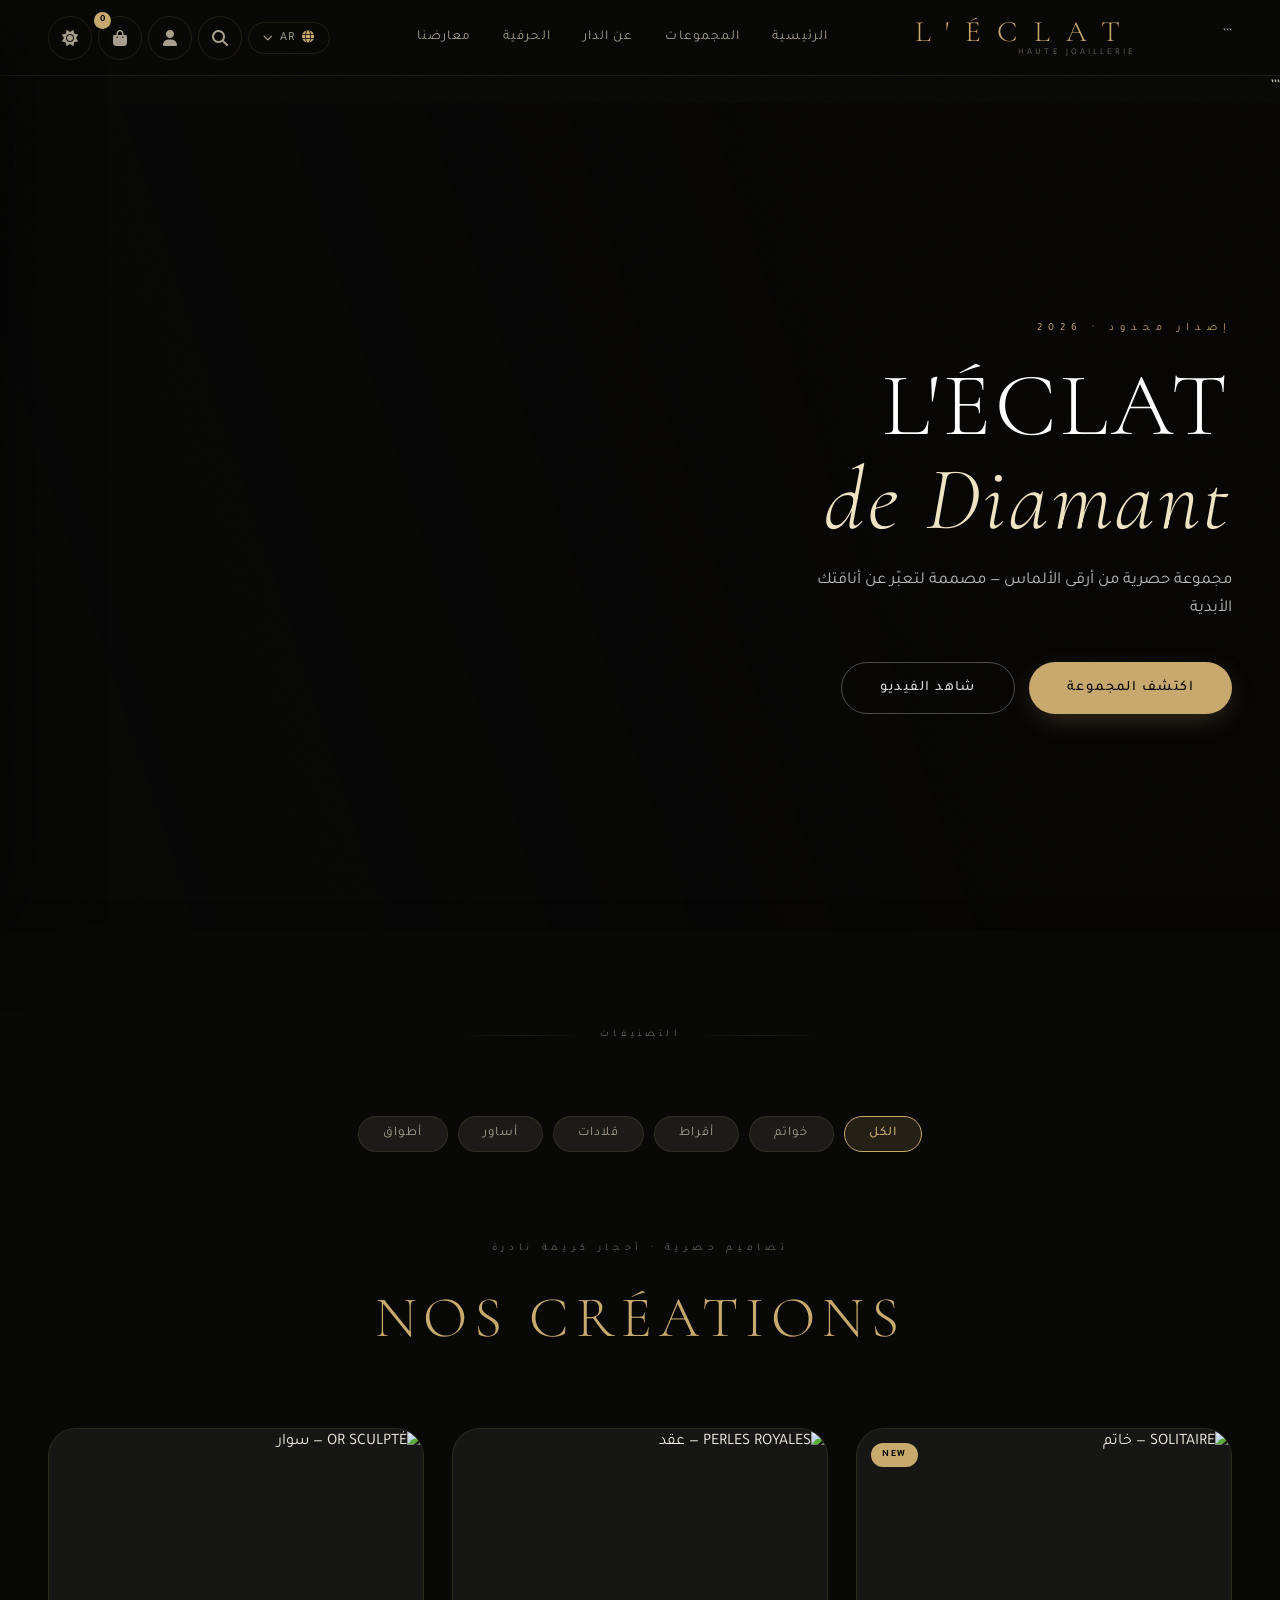
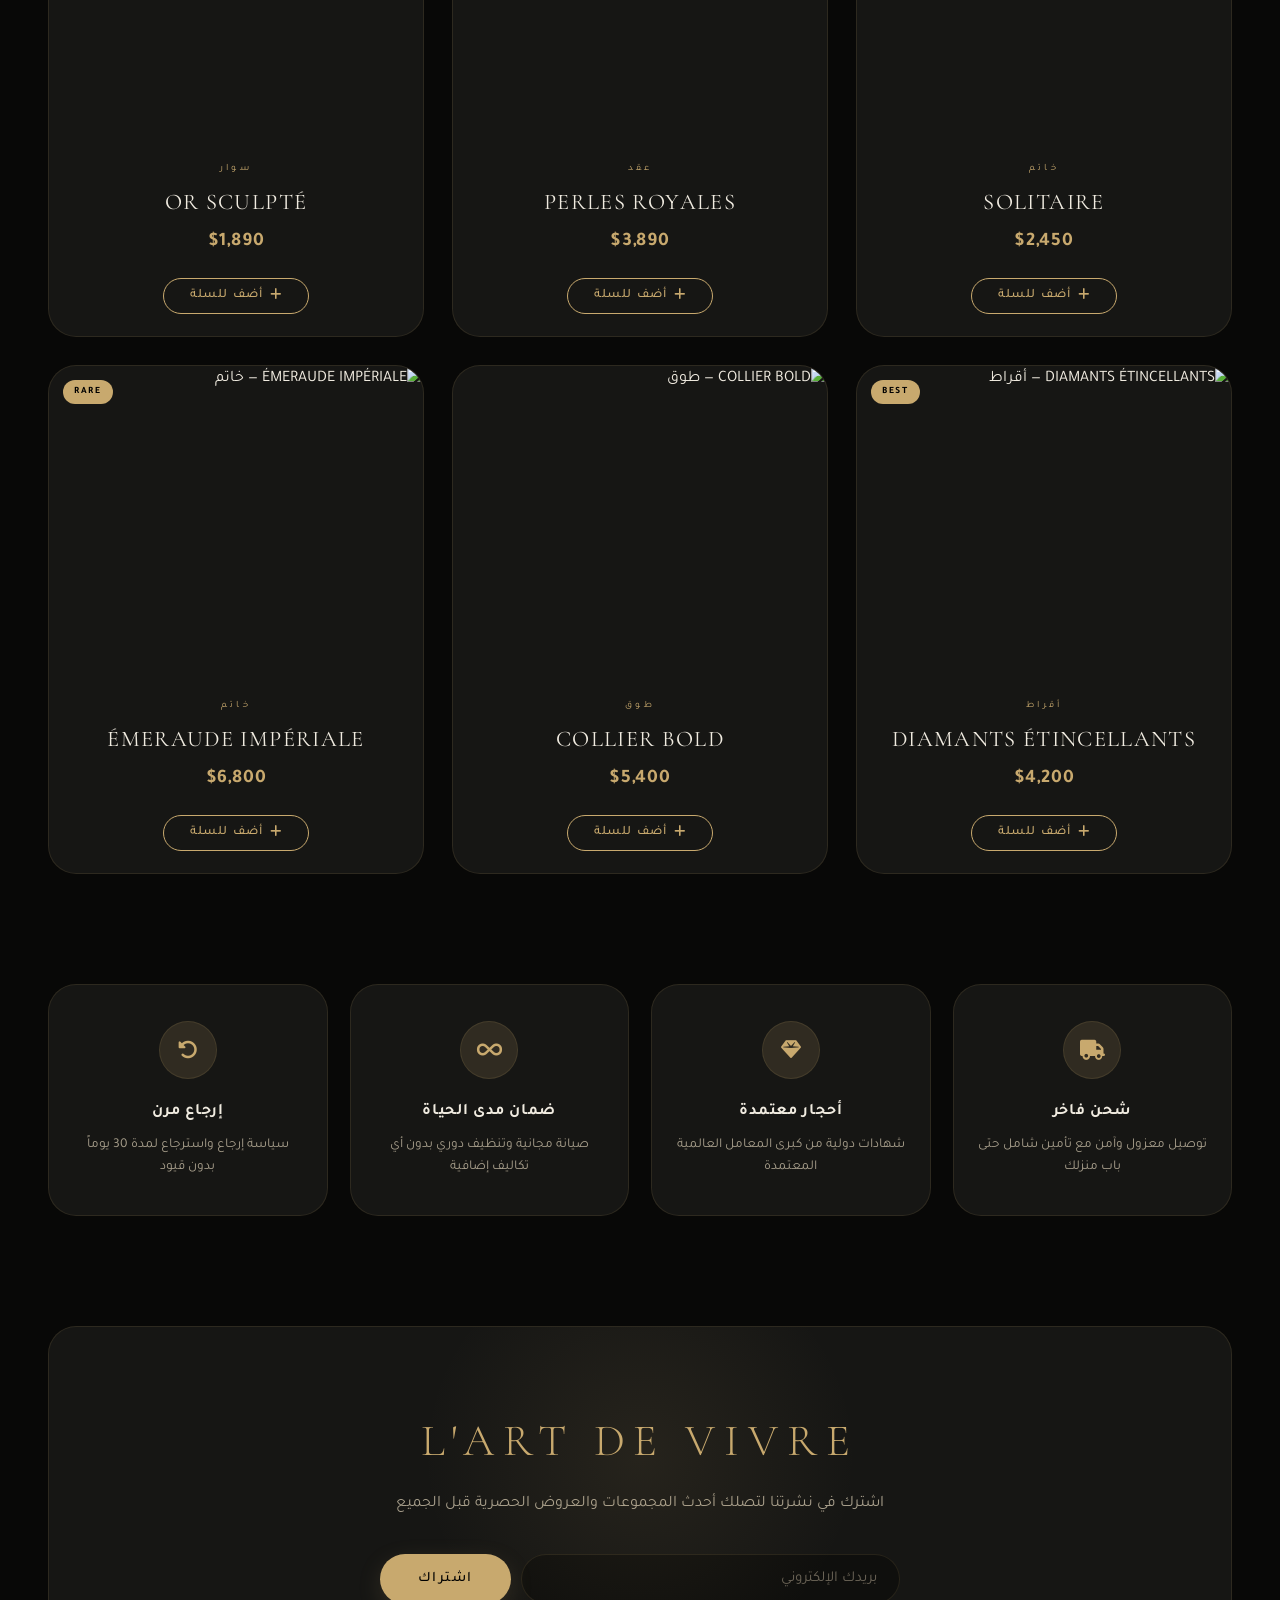
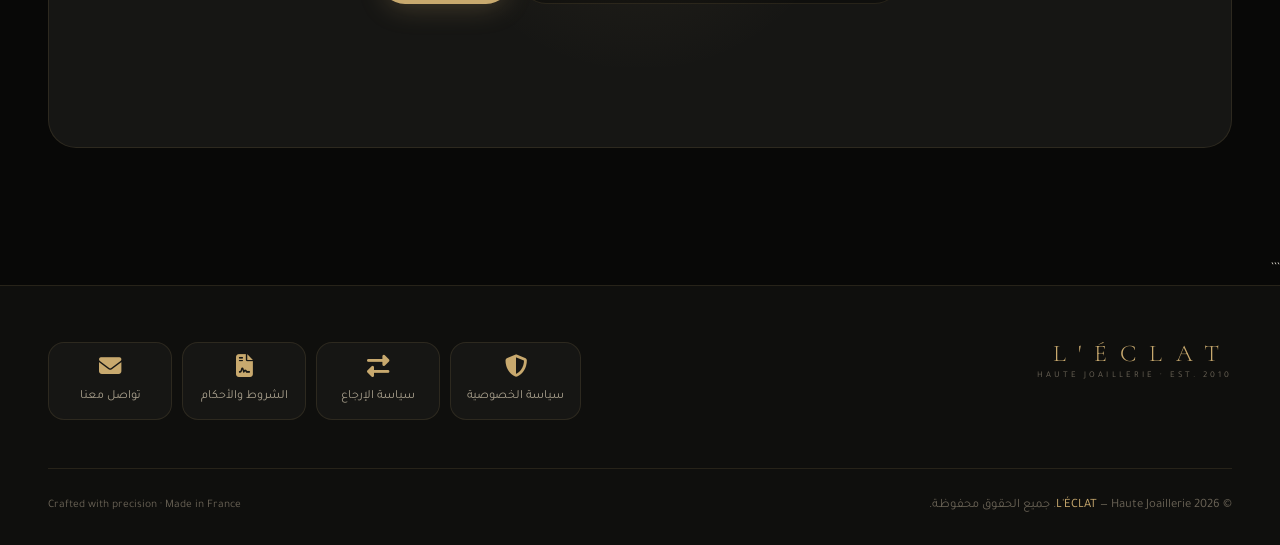
==== commit 6fb9415b: "Update index.html" ====
--- a/index.html
+++ b/index.html
@@ -521,8 +521,7 @@
     }
 
     /* Responsive visibility helpers */
-    .hide-mobile   { display: flex; } /* visible on desktop */
-    .show-mobile   { display: none; } /* hidden on desktop */
+    .hide-mobile   { display: flex; } /* visible on desktop, hidden via media query on mobile */
 
     /* Mobile hamburger */
     .mobile-menu-btn {
@@ -693,7 +692,7 @@
 
     .hero-title em {
       font-style: italic;
-      color: var(--gold-light);
+      color: var(--gold-pale); /* uses --gold-pale token */
     }
 
     .hero-desc {
@@ -1789,11 +1788,11 @@
   <!-- Desktop navigation -->
   <nav class="main-nav" aria-label="القائمة الرئيسية">
     <ul class="nav-list" role="list">
-      <li><a href="#" data-i18n="nav_home">الرئيسية</a></li>
+      <li><a href="index.html" data-i18n="nav_home">الرئيسية</a></li>
       <li><a href="#products-section" data-i18n="nav_collections">المجموعات</a></li>
       <li><a href="#" data-i18n="nav_about">عن الدار</a></li>
       <li><a href="#" data-i18n="nav_craft">الحرفية</a></li>
-      <li><a href="#" data-i18n="nav_stores">معارضنا</a></li>
+      <li><a href="contact.html" data-i18n="nav_stores">معارضنا</a></li>
     </ul>
   </nav>
 
@@ -1869,12 +1868,12 @@
   <!-- Mobile navigation panel -->
 
   <nav class="mobile-nav" id="mobile-nav" aria-label="القائمة المحمول" aria-hidden="true">
-    <a href="#" data-i18n="nav_home"><i class="fas fa-home" aria-hidden="true"></i><span>الرئيسية</span></a>
+    <a href="index.html" data-i18n="nav_home"><i class="fas fa-home" aria-hidden="true"></i><span>الرئيسية</span></a>
     <a href="#products-section" data-i18n="nav_collections"><i class="fas fa-gem" aria-hidden="true"></i><span>المجموعات</span></a>
     <a href="#" data-i18n="nav_about"><i class="fas fa-star" aria-hidden="true"></i><span>عن الدار</span></a>
     <a href="#" data-i18n="nav_craft"><i class="fas fa-hand-sparkles" aria-hidden="true"></i><span>الحرفية</span></a>
-    <a href="#" data-i18n="nav_stores"><i class="fas fa-map-marker-alt" aria-hidden="true"></i><span>معارضنا</span></a>
-    <a href="#" aria-label="حسابي"><i class="fas fa-user" aria-hidden="true"></i><span data-i18n="nav_account">حسابي</span></a>
+    <a href="contact.html" data-i18n="nav_stores"><i class="fas fa-map-marker-alt" aria-hidden="true"></i><span>معارضنا</span></a>
+    <a href="contact.html" aria-label="حسابي"><i class="fas fa-user" aria-hidden="true"></i><span data-i18n="nav_account">حسابي</span></a>
     <button id="theme-btn-mobile" style="
       display:flex; align-items:center; gap:14px;
       padding:16px 20px; border:1px solid var(--line);
@@ -2067,19 +2066,19 @@
           <span class="brand-tagline" data-i18n="footer_tagline">Haute Joaillerie · Est. 2010</span>
         </div>
         <nav class="footer-links-row" aria-label="روابط مهمة">
-          <a href="#" class="footer-link-card" target="_blank" rel="noopener noreferrer">
+          <a href="privacy.html" class="footer-link-card" target="_blank" rel="noopener noreferrer">
             <i class="fas fa-shield-alt" aria-hidden="true"></i>
             <span data-i18n="footer_privacy">سياسة الخصوصية</span>
           </a>
-          <a href="#" class="footer-link-card" target="_blank" rel="noopener noreferrer">
+          <a href="returns.html" class="footer-link-card" target="_blank" rel="noopener noreferrer">
             <i class="fas fa-exchange-alt" aria-hidden="true"></i>
             <span data-i18n="footer_returns">سياسة الإرجاع</span>
           </a>
-          <a href="#" class="footer-link-card" target="_blank" rel="noopener noreferrer">
+          <a href="terms.html" class="footer-link-card" target="_blank" rel="noopener noreferrer">
             <i class="fas fa-file-contract" aria-hidden="true"></i>
             <span data-i18n="footer_terms">الشروط والأحكام</span>
           </a>
-          <a href="#" class="footer-link-card" target="_blank" rel="noopener noreferrer">
+          <a href="contact.html" class="footer-link-card" target="_blank" rel="noopener noreferrer">
             <i class="fas fa-envelope" aria-hidden="true"></i>
             <span data-i18n="footer_contact">تواصل معنا</span>
           </a>
@@ -2854,7 +2853,7 @@
           li.setAttribute('role', 'option');
           li.setAttribute('tabindex', '0');
           li.innerHTML =
-            '<img src="' + product.img + '" alt="' + product.name + '" />' +
+            '<img src="' + product.img + '" alt="' + product.name + '" loading="lazy" />' +
             '<div class="result-info">' +
               '<p class="result-name">' + product.name + '</p>' +
               '<p class="result-price">$' + product.price.toLocaleString() + '</p>' +
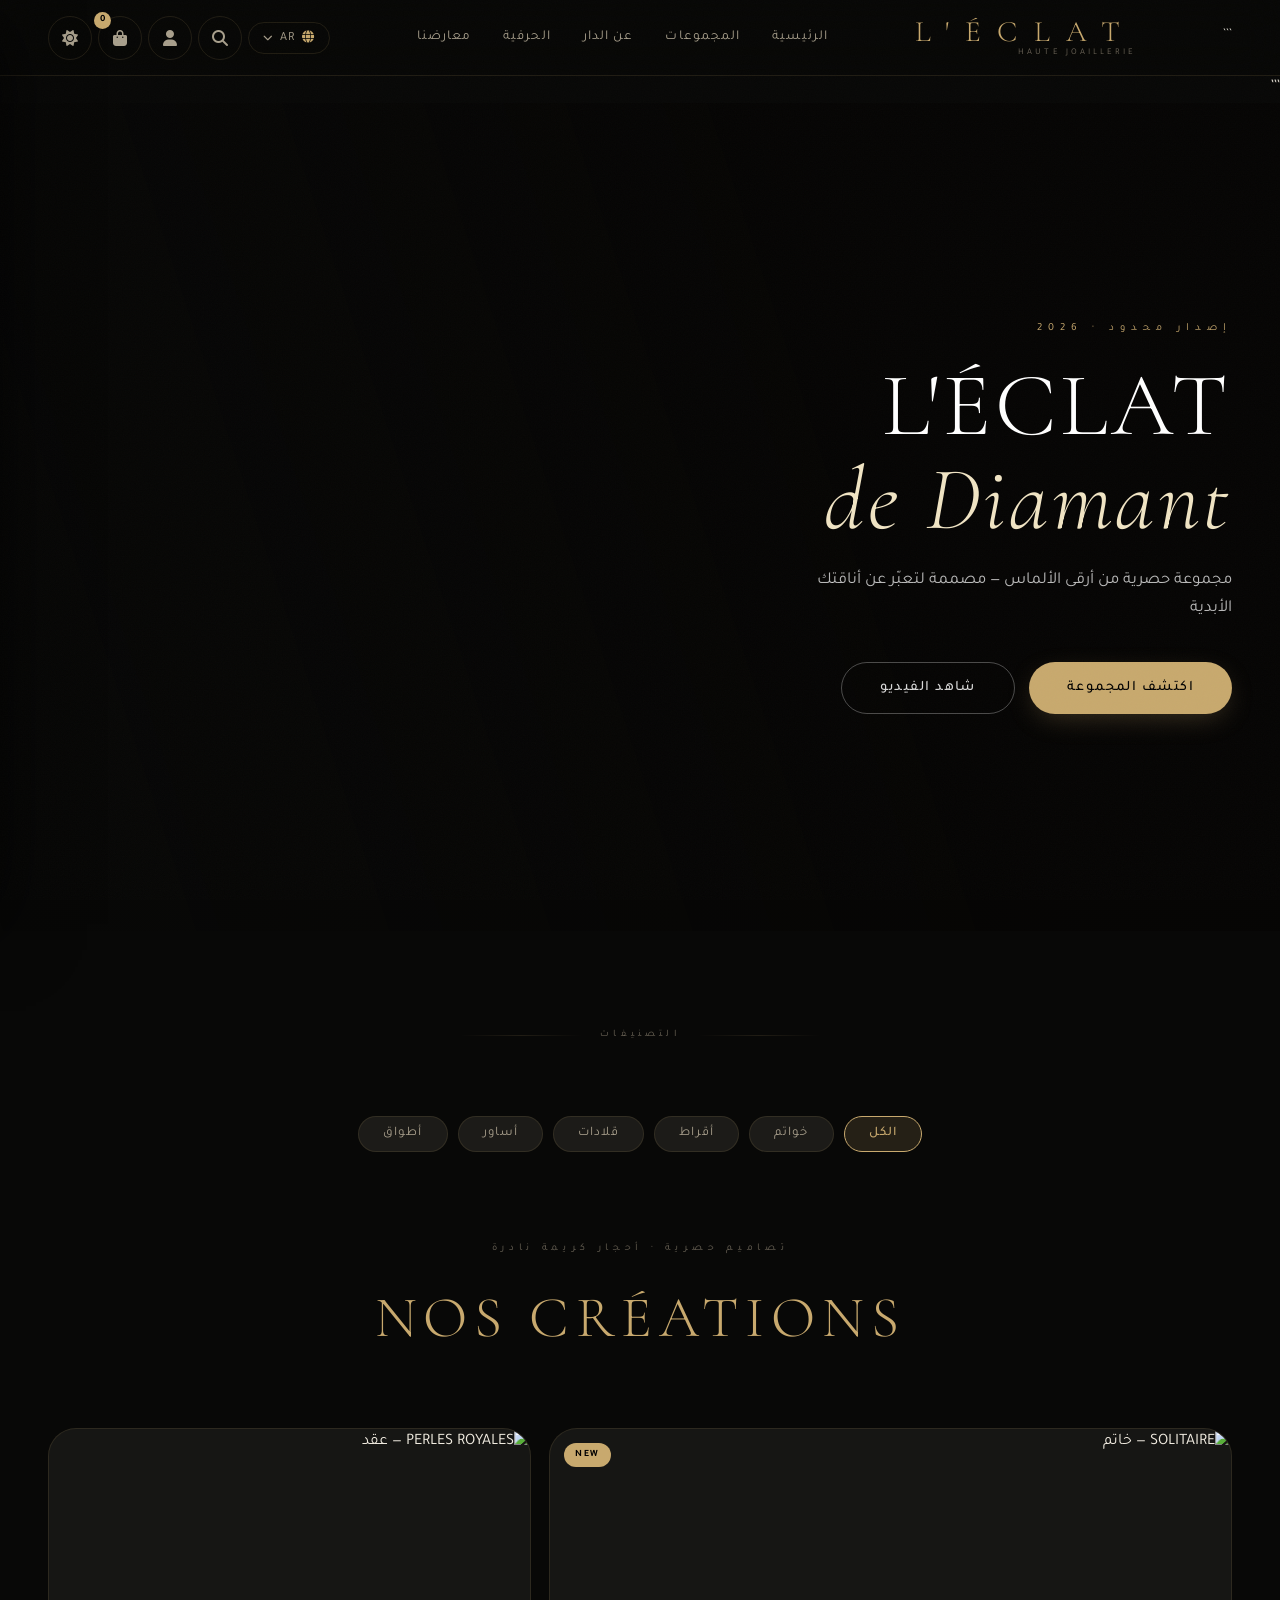
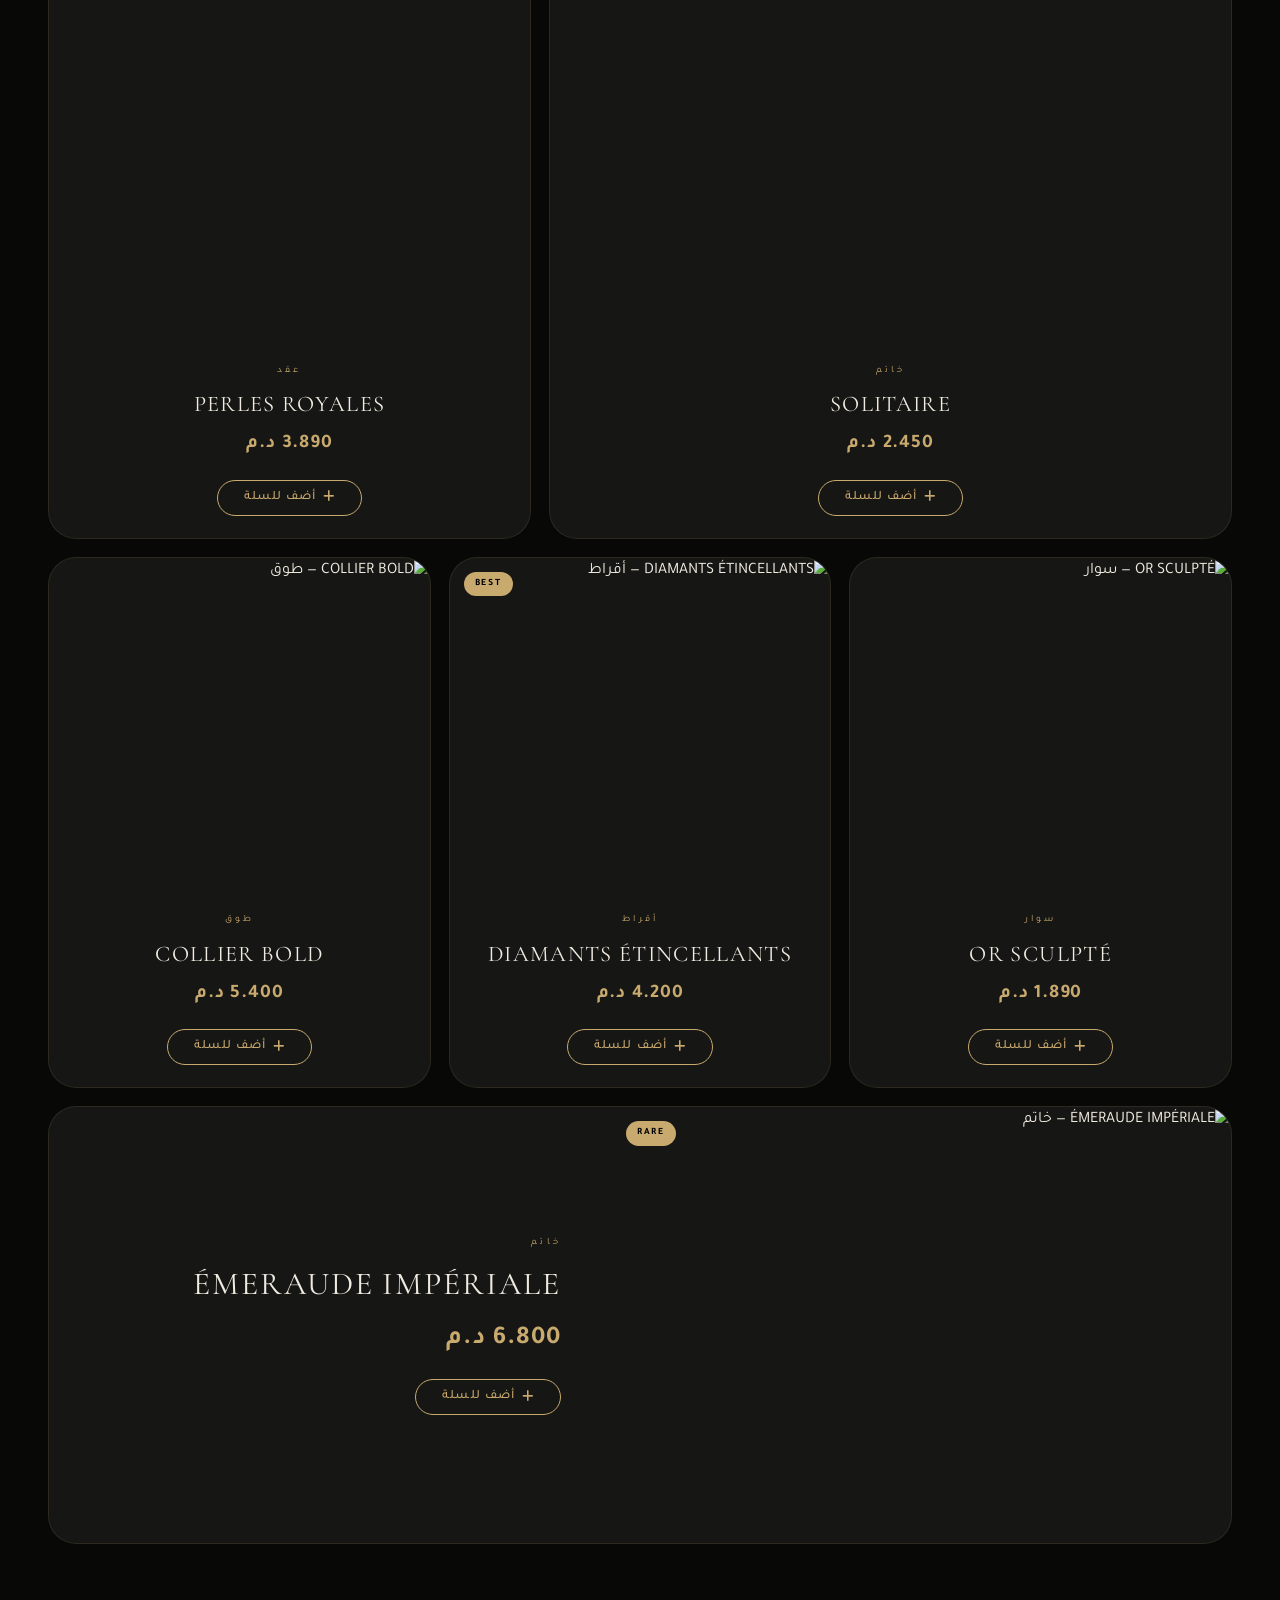
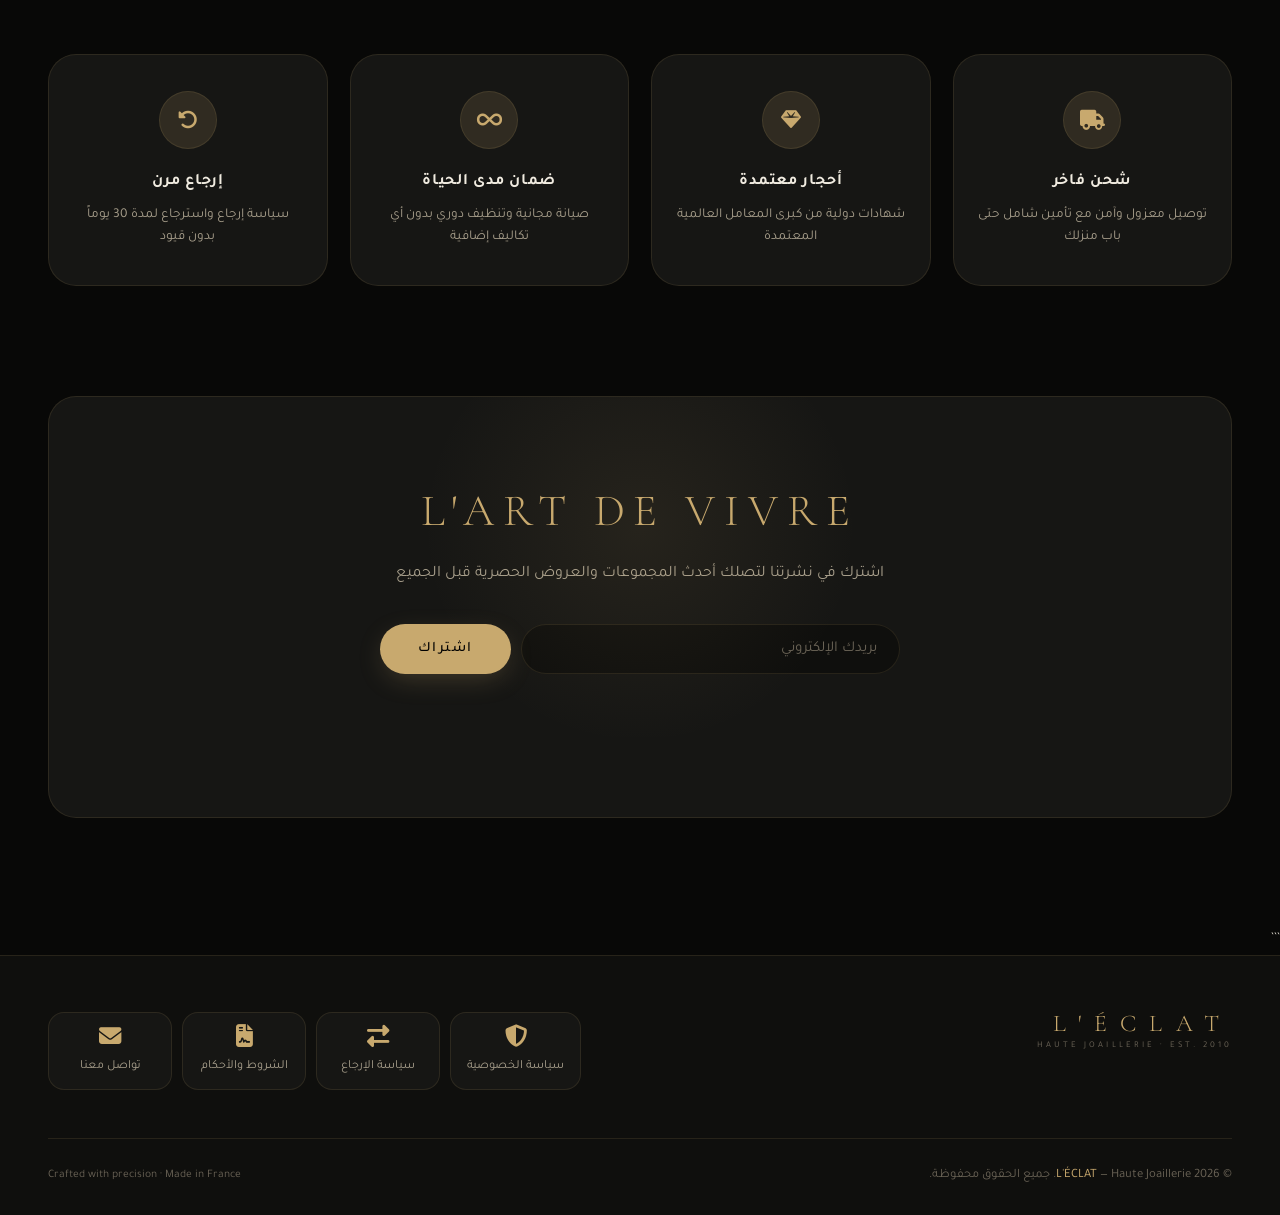
==== commit 965222c7: "Update index.html" ====
--- a/index.html
+++ b/index.html
@@ -57,27 +57,27 @@
       --transition:   0.32s cubic-bezier(0.4, 0, 0.2, 1);
     }
 
-    /* Light theme override */
+    /* Light theme — warm ivory & deep gold */
     [data-theme="light"] {
-      --bg:           #f8f5ef;
-      --bg-2:         #ffffff;
-      --bg-3:         #f2ede3;
-      --surface:      #ffffff;
-      --surface-2:    #ede8de;
-      --line:         rgba(160, 126, 68, 0.18);
-      --line-soft:    rgba(0, 0, 0, 0.06);
-      --txt:          #1e1b14;
-      --txt-soft:     #6b6050;
-      --txt-muted:    #a09070;
-      --gold:         #a07830;
-      --gold-light:   #c49a44;
-      --gold-pale:    #e8d5a8;
-      --gold-dim:     rgba(160, 120, 48, 0.12);
-      --gold-glow:    rgba(160, 120, 48, 0.22);
-      --shadow-sm:    0 4px 16px rgba(0, 0, 0, 0.08);
-      --shadow-md:    0 12px 40px rgba(0, 0, 0, 0.12);
-      --shadow-lg:    0 24px 72px rgba(0, 0, 0, 0.15);
-      --shadow-gold:  0 16px 48px rgba(160, 120, 48, 0.18);
+      --bg:           #f4efe6;   /* warm ivory */
+      --bg-2:         #fdf9f3;   /* cream white */
+      --bg-3:         #ede5d8;   /* warm sand */
+      --surface:      #fdf9f3;
+      --surface-2:    #e8dfd0;
+      --line:         rgba(139, 107, 60, 0.2);
+      --line-soft:    rgba(100, 75, 35, 0.1);
+      --txt:          #1a1510;   /* deep warm black */
+      --txt-soft:     #5a4a35;   /* warm brown */
+      --txt-muted:    #9c866a;   /* muted tan */
+      --gold:         #8b5e1a;   /* deep rich gold */
+      --gold-light:   #b07828;   /* medium gold */
+      --gold-pale:    #d4a055;   /* light gold */
+      --gold-dim:     rgba(139, 94, 26, 0.1);
+      --gold-glow:    rgba(139, 94, 26, 0.2);
+      --shadow-sm:    0 4px 16px rgba(80, 55, 20, 0.1);
+      --shadow-md:    0 12px 40px rgba(80, 55, 20, 0.14);
+      --shadow-lg:    0 24px 72px rgba(80, 55, 20, 0.18);
+      --shadow-gold:  0 16px 48px rgba(139, 94, 26, 0.16);
     }
 
     /* ============================================================
@@ -314,7 +314,7 @@
     }
 
     [data-theme="light"] .site-header {
-      background: rgba(248, 245, 239, 0.9);
+      background: rgba(244, 239, 230, 0.92);
     }
 
     .header-inner {
@@ -559,27 +559,28 @@
     /* Mobile nav panel */
     .mobile-nav {
       position: fixed;
-      top: var(--header-h);
+      top: 0;
       left: 0;
       right: 0;
       bottom: 0;
       width: 100%;
       max-width: 100vw;
       background: var(--bg-2);
-      border-top: 1px solid var(--line);
-      z-index: 490;
-      padding: 24px 16px;
+      z-index: 510; /* above header (500) */
+      padding: calc(var(--header-h) + 16px) 16px 32px;
       display: flex;
       flex-direction: column;
       gap: 8px;
-      transform: translateY(-110%);
-      transition: transform 0.36s cubic-bezier(0.4, 0, 0.2, 1);
+      transform: translateX(-100%);
+      transition: transform 0.34s cubic-bezier(0.4, 0, 0.2, 1);
       overflow-y: auto;
       overflow-x: hidden;
+      visibility: hidden;
     }
 
     .mobile-nav.is-open {
-      transform: translateY(0);
+      transform: translateX(0);
+      visibility: visible;
     }
 
     .mobile-nav a {
@@ -813,9 +814,59 @@
 
     .products-grid {
       display: grid;
-      grid-template-columns: repeat(auto-fill, minmax(min(295px, 100%), 1fr));
-      gap: clamp(16px, 3vw, 28px);
-    }
+      grid-template-columns: repeat(12, 1fr);
+      gap: clamp(12px, 1.8vw, 18px);
+    }
+
+    /* ── Editorial card sizing — Cartier/Tiffany style ── */
+    .product-card:nth-child(1) { grid-column: span 7; }
+    .product-card:nth-child(2) { grid-column: span 5; }
+    .product-card:nth-child(3) { grid-column: span 4; }
+    .product-card:nth-child(4) { grid-column: span 4; }
+    .product-card:nth-child(5) { grid-column: span 4; }
+    .product-card:nth-child(6) { grid-column: span 12; }
+
+    /* Image heights per position */
+    .product-card:nth-child(1) .product-img-wrap,
+    .product-card:nth-child(2) .product-img-wrap { height: clamp(300px, 40vw, 540px); }
+    .product-card:nth-child(3) .product-img-wrap,
+    .product-card:nth-child(4) .product-img-wrap,
+    .product-card:nth-child(5) .product-img-wrap { height: clamp(220px, 26vw, 360px); }
+    .product-card:nth-child(6) .product-img-wrap  { height: clamp(260px, 34vw, 460px); }
+
+    /* Wide card (6th): side-by-side layout */
+    .product-card:nth-child(6) {
+      display: grid;
+      grid-template-columns: 1.1fr 1fr;
+    }
+    .product-card:nth-child(6) .product-img-wrap {
+      height: 100%;
+      min-height: clamp(260px, 34vw, 460px);
+    }
+    .product-card:nth-child(6) .product-body {
+      display: flex;
+      flex-direction: column;
+      justify-content: center;
+      padding: clamp(28px, 4vw, 60px);
+      text-align: right;
+    }
+    [dir="ltr"] .product-card:nth-child(6) .product-body { text-align: left; }
+    .product-card:nth-child(6) .product-name { font-size: clamp(1.6rem, 2.5vw, 2.4rem); }
+    .product-card:nth-child(6) .product-price { font-size: clamp(1.2rem, 2vw, 1.8rem); }
+    .product-card:nth-child(6) .btn-add { align-self: flex-start; }
+    [dir="ltr"] .product-card:nth-child(6) .btn-add { align-self: flex-start; }
+
+    /* Filtered state: uniform 4-col grid */
+    .products-grid.filtered .product-card,
+    .products-grid.filtered .product-card:nth-child(n) {
+      grid-column: span 4;
+      display: block;
+    }
+    .products-grid.filtered .product-card .product-img-wrap,
+    .products-grid.filtered .product-card:nth-child(n) .product-img-wrap { height: clamp(220px, 26vw, 340px); }
+    .products-grid.filtered .product-card .product-body { text-align: center; }
+
+    .product-card[hidden] { display: none !important; }
 
     .product-card {
       background: var(--bg-3);
@@ -824,26 +875,20 @@
       overflow: hidden;
       position: relative;
       transition: transform var(--transition), border-color var(--transition), box-shadow var(--transition);
-    }
-
-    .product-card[hidden] {
-      display: none;
+      cursor: pointer;
     }
 
     .product-card:hover {
-      transform: translateY(-10px);
+      transform: translateY(-6px);
       border-color: var(--gold);
       box-shadow: var(--shadow-gold);
     }
 
-    .product-card:focus-within {
-      border-color: var(--gold);
-    }
+    .product-card:focus-within { border-color: var(--gold); }
 
     /* Image */
     .product-img-wrap {
       position: relative;
-      height: 310px;
       overflow: hidden;
     }
 
@@ -855,7 +900,7 @@
     }
 
     .product-card:hover .product-img-wrap img {
-      transform: scale(1.07);
+      transform: scale(1.06);
     }
 
     /* Badge */
@@ -1695,6 +1740,18 @@
       .products-section  { margin-bottom: 72px; }
       .features-section  { margin-bottom: 72px; }
       .newsletter-section{ margin-bottom: 72px; }
+
+      /* Products: 2 columns on tablet/mobile */
+      .products-grid {
+        grid-template-columns: repeat(2, 1fr);
+      }
+      .product-card:nth-child(n) { grid-column: span 1; display: block; }
+      .product-card:nth-child(1) { grid-column: span 2; }
+      .product-card:nth-child(1) .product-img-wrap { height: clamp(220px, 50vw, 340px); }
+      .product-card:nth-child(n) .product-img-wrap { height: clamp(180px, 38vw, 260px); }
+      .product-card:nth-child(6) { grid-column: span 2; }
+      .product-card:nth-child(6) .product-img-wrap { height: clamp(200px, 45vw, 300px); }
+      .product-card:nth-child(6) .product-body { text-align: center; padding: 20px; }
     }
 
     /* ============================================================
@@ -1716,10 +1773,13 @@
       /* Hide lang wrap in header on tiny phones — it's in mobile nav */
       .header-controls .lang-wrap { display: none; }
 
-      /* Products: single column on very small phones */
+      /* Products: single column on small phones */
       .products-grid {
         grid-template-columns: 1fr;
       }
+      .product-card:nth-child(n) { grid-column: span 1; display: block; }
+      .product-card:nth-child(n) .product-img-wrap { height: clamp(200px, 55vw, 280px); }
+      .product-card:nth-child(6) .product-body { text-align: center; padding: 20px; }
 
       /* Features: single column */
       .features-grid {
@@ -1845,8 +1905,8 @@
       <span class="cart-badge" id="cart-badge" aria-label="عدد المنتجات في السلة">0</span>
     </div>
 
-    <!-- Theme toggle (hidden on mobile — accessible via mobile nav) -->
-    <button class="icon-btn hide-mobile" id="theme-btn" aria-label="تبديل المظهر">
+    <!-- Theme toggle (always visible) -->
+    <button class="icon-btn" id="theme-btn" aria-label="تبديل المظهر">
       <i class="fas fa-sun" aria-hidden="true"></i>
     </button>
 
@@ -1937,7 +1997,7 @@
     <div class="cart-footer">
       <div class="cart-total-row">
         <span data-i18n="cart_total">المجموع</span>
-        <span class="cart-total-amount" id="cart-total">$0</span>
+        <span class="cart-total-amount" id="cart-total">0 د.م</span>
       </div>
       <button class="checkout-btn" id="checkout-btn" disabled data-i18n="cart_checkout">
         إتمام الشراء
@@ -2520,7 +2580,7 @@
           '<div class="product-body">' +
             '<p class="product-cat-label">' + catLabel + '</p>' +
             '<h3 class="product-name t-display">' + product.name + '</h3>' +
-            '<p class="product-price">$' + product.price.toLocaleString() + '</p>' +
+            '<p class="product-price">' + product.price.toLocaleString('ar-MA') + ' د.م</p>' +
             '<button class="btn-add" ' +
               'aria-label="' + t('add_to_cart') + ' ' + product.name + '">' +
               '<i class="fas fa-plus" aria-hidden="true"></i>' +
@@ -2657,7 +2717,7 @@
         total += cartItems[i].price * cartItems[i].qty;
       }
       var el = document.getElementById('cart-total');
-      if (el) { el.textContent = '$' + total.toLocaleString(); }
+      if (el) { el.textContent = total.toLocaleString('ar-MA') + ' د.م'; }
 
       /* Disable/enable checkout button */
       var checkoutBtn = document.getElementById('checkout-btn');
@@ -2687,7 +2747,7 @@
           '<img class="cart-item-img" src="' + item.img + '" alt="' + item.name + '" loading="lazy" />' +
           '<div class="cart-item-info">' +
             '<p class="cart-item-name" title="' + item.name + '">' + item.name + '</p>' +
-            '<p class="cart-item-price">$' + item.price.toLocaleString() + '</p>' +
+            '<p class="cart-item-price">' + item.price.toLocaleString('ar-MA') + ' د.م</p>' +
             '<div class="cart-qty-row">' +
               '<button class="qty-btn" data-action="minus" data-id="' + item.id + '" aria-label="تقليل الكمية">−</button>' +
               '<span class="qty-value" aria-label="الكمية">' + item.qty + '</span>' +
@@ -2856,7 +2916,7 @@
             '<img src="' + product.img + '" alt="' + product.name + '" loading="lazy" />' +
             '<div class="result-info">' +
               '<p class="result-name">' + product.name + '</p>' +
-              '<p class="result-price">$' + product.price.toLocaleString() + '</p>' +
+              '<p class="result-price">' + product.price.toLocaleString('ar-MA') + ' د.م</p>' +
             '</div>';
 
           function selectResult() {
@@ -2911,6 +2971,7 @@
       if (nav) {
         nav.classList.add('is-open');
         nav.setAttribute('aria-hidden', 'false');
+        document.body.style.overflow = 'hidden'; /* lock scroll */
         var firstLink = nav.querySelector('a');
         if (firstLink) { setTimeout(function () { firstLink.focus(); }, 100); }
       }
@@ -2925,6 +2986,7 @@
       if (nav) {
         nav.classList.remove('is-open');
         nav.setAttribute('aria-hidden', 'true');
+        document.body.style.overflow = ''; /* restore scroll */
       }
       if (btn) {
         btn.setAttribute('aria-expanded', 'false');
@@ -3168,13 +3230,23 @@
         });
       }
 
-      /* Checkout button (placeholder behaviour) */
+      /* Checkout button — real redirect to checkout page */
       var checkoutBtn = document.getElementById('checkout-btn');
       if (checkoutBtn) {
         checkoutBtn.addEventListener('click', function () {
-          if (cartItems.length > 0) {
-            showToast('✓ سيتم توجيهك إلى صفحة الدفع', 'success');
+          if (cartItems.length === 0) { return; }
+          /* Build order summary for checkout page */
+          var total = 0;
+          for (var ci = 0; ci < cartItems.length; ci++) {
+            total += cartItems[ci].price * cartItems[ci].qty;
           }
+          /* Store cart in sessionStorage for checkout page */
+          try {
+            sessionStorage.setItem('leclat-checkout-cart', JSON.stringify(cartItems));
+            sessionStorage.setItem('leclat-checkout-total', total);
+          } catch(e) {}
+          /* Redirect to checkout */
+          window.location.href = 'checkout.html';
         });
       }
 
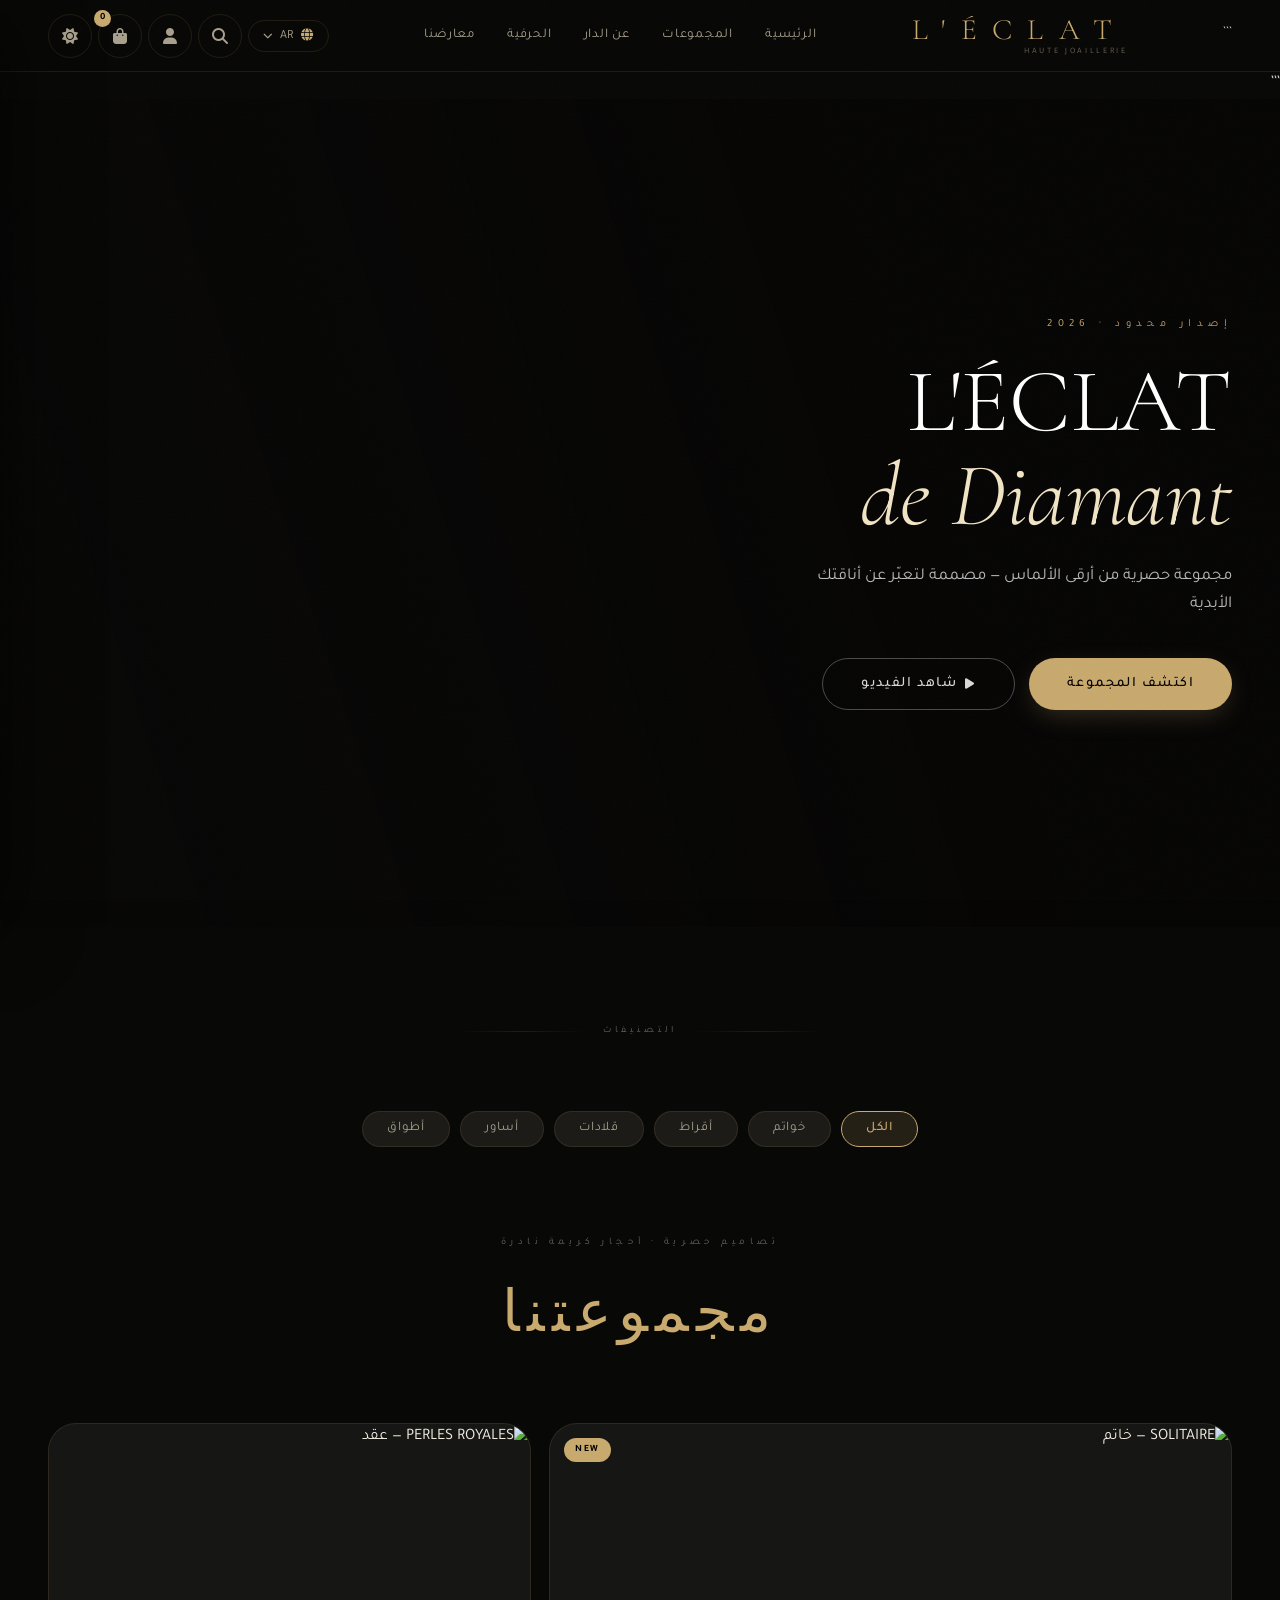
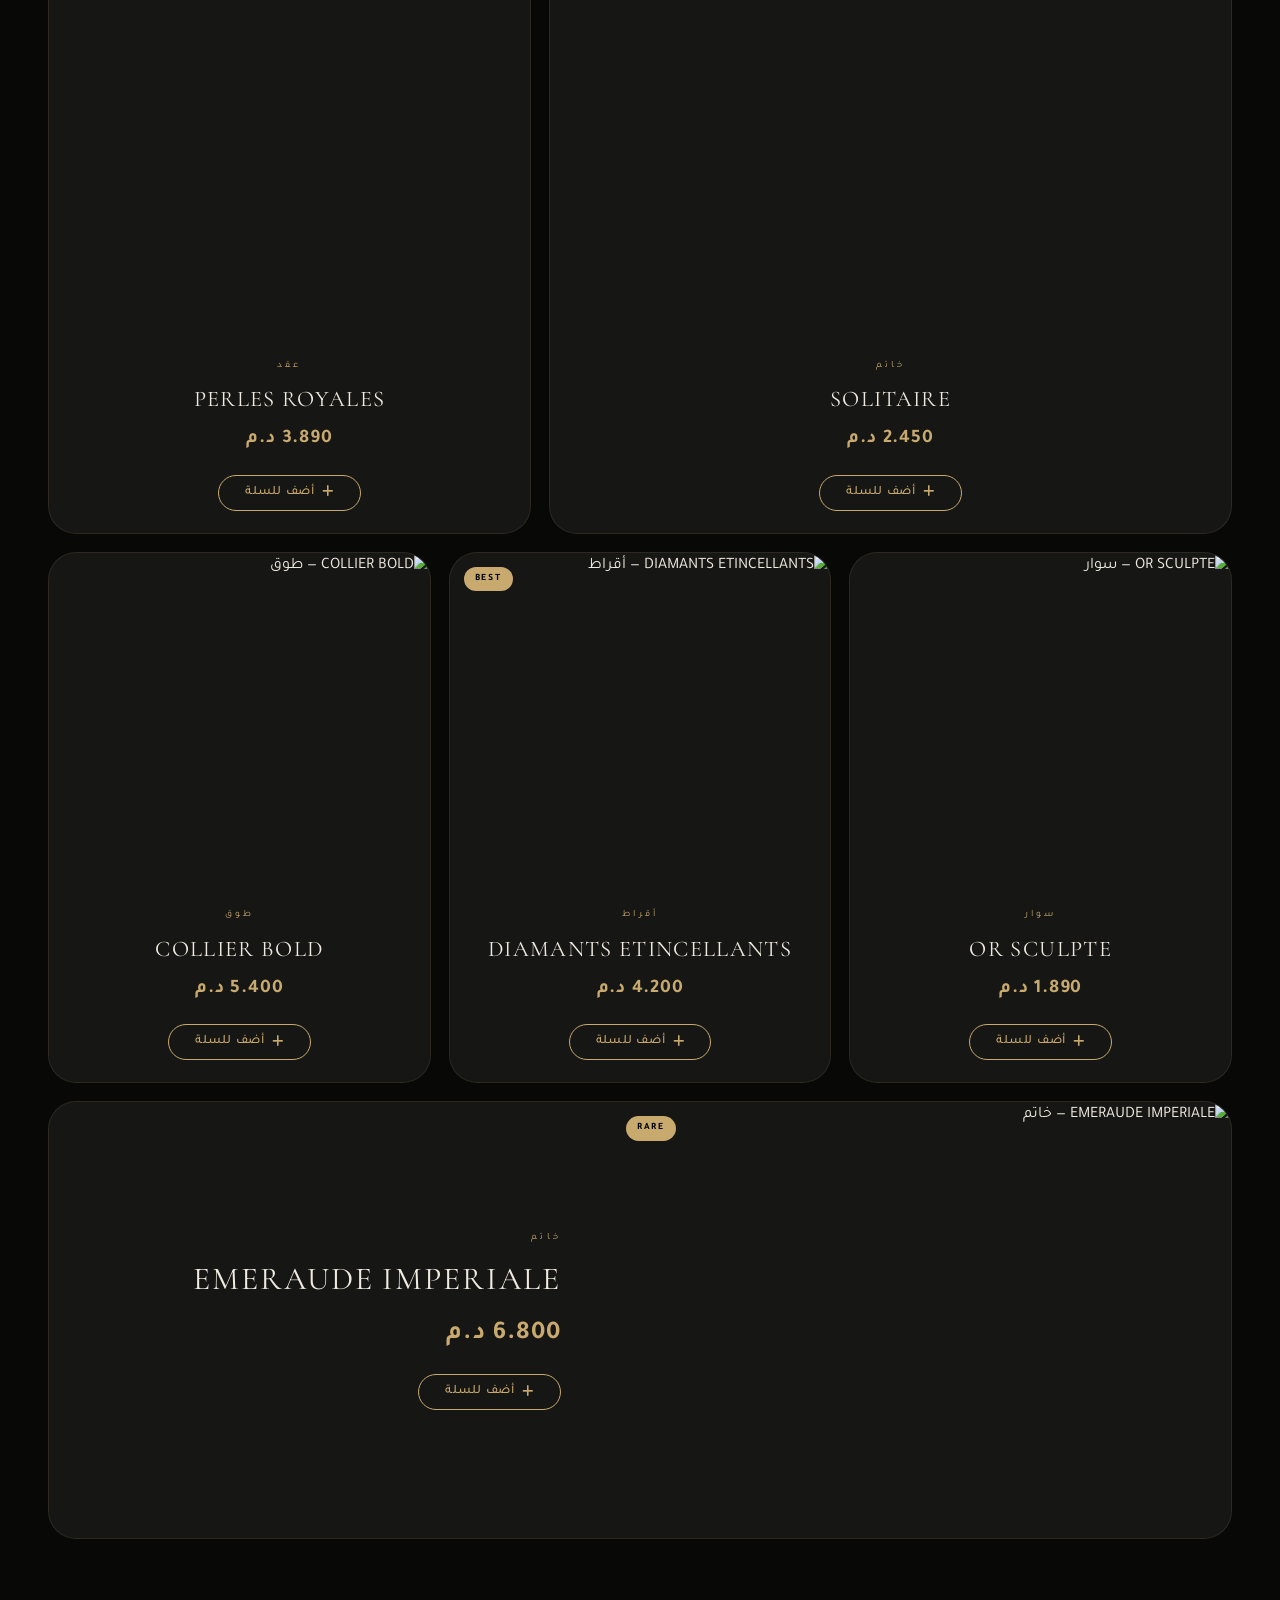
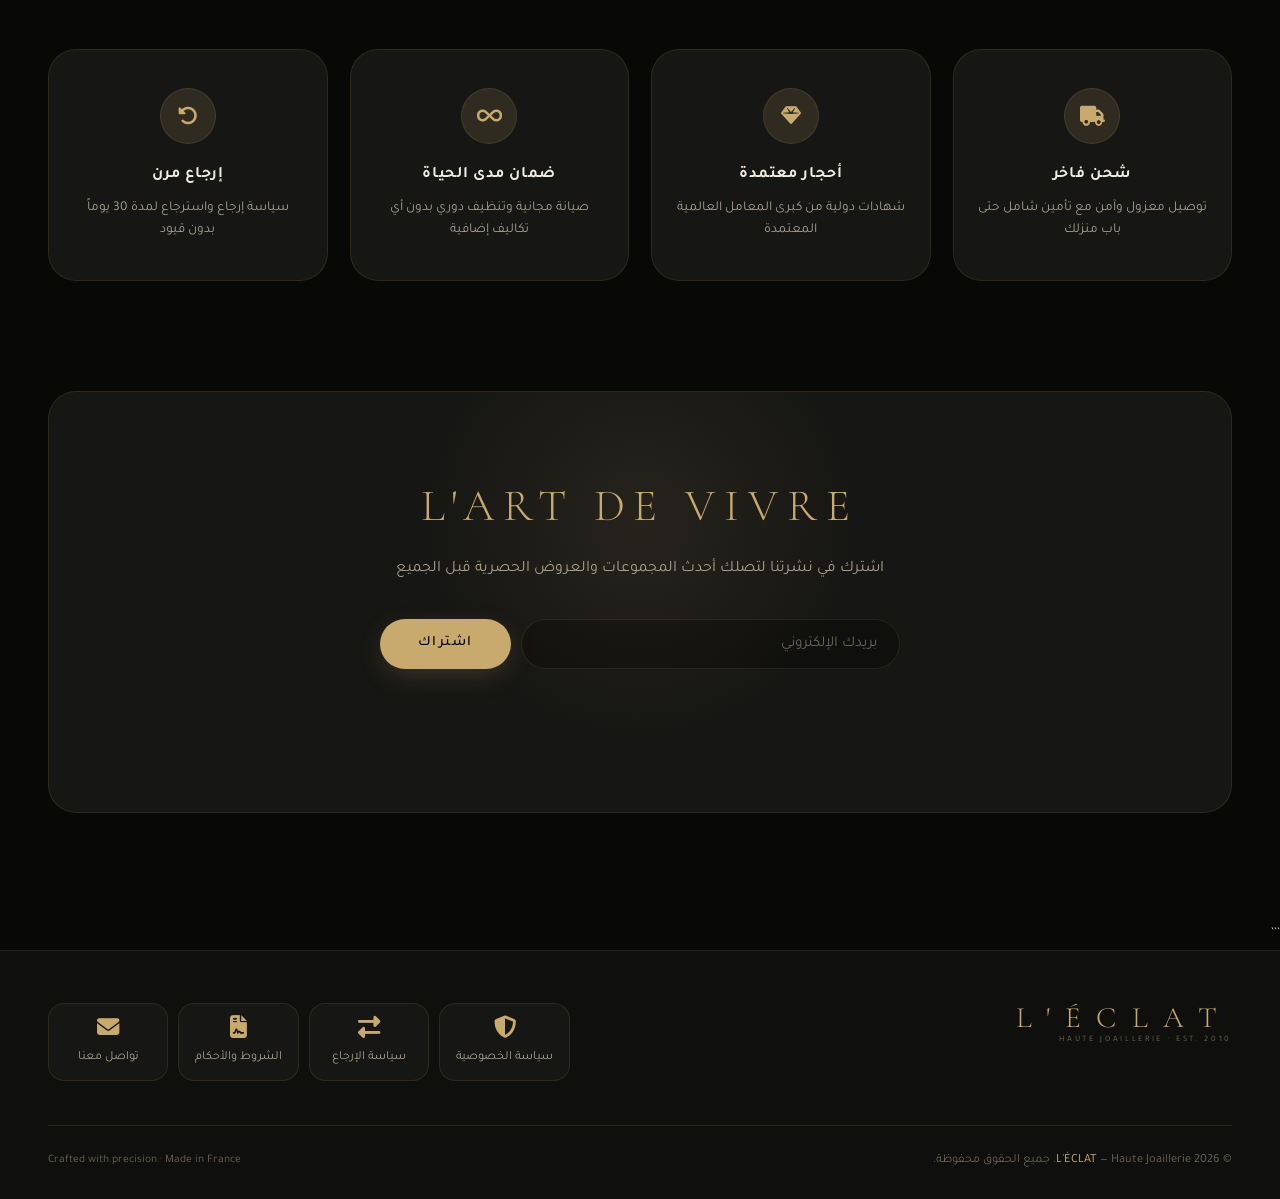
==== commit fcedef3c: "Update index.html" ====
--- a/index.html
+++ b/index.html
@@ -4,9 +4,8 @@
 <head>
   <meta charset="UTF-8" />
   <meta name="viewport" content="width=device-width, initial-scale=1.0" />
-  <meta name="description" content="L'ÉCLAT — Haute Joaillerie. Collections exclusives de bijoux de luxe." />
+  <meta name="description" content="L'ÉCLAT — Haute Joaillerie. مجوهرات فاخرة وتصاميم حصرية." />
   <title>L'ÉCLAT — Haute Joaillerie</title>
-
   <link rel="preconnect" href="https://fonts.googleapis.com" />
   <link rel="preconnect" href="https://fonts.gstatic.com" crossorigin />
   <link href="https://fonts.googleapis.com/css2?family=Cormorant+Garamond:ital,wght@0,300;0,400;0,600;1,300;1,400&family=Tajawal:wght@300;400;500;700&family=EB+Garamond:ital,wght@0,400;0,500;1,400&display=swap" rel="stylesheet" />
@@ -14,1804 +13,706 @@
   <link href="https://unpkg.com/aos@2.3.1/dist/aos.css" rel="stylesheet" />
 
   <style>
-    /* ============================================================
-       1. CSS CUSTOM PROPERTIES (DESIGN TOKENS)
-    ============================================================ */
+    /* ── 1. DESIGN TOKENS ─────────────────────────────────────── */
     :root {
-      /* Gold palette */
       --gold:         #c8a96e;
       --gold-light:   #e2c98c;
       --gold-pale:    #f0e4c4;
-      --gold-dim:     rgba(200, 169, 110, 0.15);
-      --gold-glow:    rgba(200, 169, 110, 0.28);
-
-      /* Dark theme (default) */
+      --gold-dim:     rgba(200,169,110,.15);
+      --gold-glow:    rgba(200,169,110,.28);
       --bg:           #080807;
       --bg-2:         #0f0f0d;
       --bg-3:         #161614;
       --surface:      #1c1b18;
-      --surface-2:    #242320;
-      --line:         rgba(200, 169, 110, 0.13);
-      --line-soft:    rgba(255, 255, 255, 0.06);
+      --line:         rgba(200,169,110,.13);
+      --line-soft:    rgba(255,255,255,.06);
       --txt:          #f0ebe0;
       --txt-soft:     #a89f8c;
       --txt-muted:    #6a6356;
-
-      /* Shadows */
-      --shadow-sm:    0 4px 16px rgba(0, 0, 0, 0.4);
-      --shadow-md:    0 12px 40px rgba(0, 0, 0, 0.6);
-      --shadow-lg:    0 24px 72px rgba(0, 0, 0, 0.8);
-      --shadow-gold:  0 16px 48px rgba(200, 169, 110, 0.22);
-
-      /* Typography */
-      --font-display: 'Cormorant Garamond', 'EB Garamond', Georgia, serif;
-      --font-body-ar: 'Tajawal', sans-serif;
-      --font-body-en: 'EB Garamond', Georgia, serif;
-
-      /* Layout */
-      --radius:       16px;
-      --radius-lg:    28px;
-      --radius-pill:  999px;
-      --header-h:     76px;
-      --container:    1380px;
-      --transition:   0.32s cubic-bezier(0.4, 0, 0.2, 1);
-    }
-
-    /* Light theme — warm ivory & deep gold */
+      --shadow-sm:    0 4px 16px rgba(0,0,0,.4);
+      --shadow-md:    0 12px 40px rgba(0,0,0,.6);
+      --shadow-lg:    0 24px 72px rgba(0,0,0,.8);
+      --shadow-gold:  0 16px 48px rgba(200,169,110,.22);
+      --font-d:       'Cormorant Garamond','EB Garamond',Georgia,serif;
+      --font-ar:      'Tajawal',sans-serif;
+      --font-en:      'EB Garamond',Georgia,serif;
+      --r:            16px;
+      --r-lg:         28px;
+      --r-pill:       999px;
+      --hh:           72px;
+      --max-w:        1380px;
+      --tr:           .32s cubic-bezier(.4,0,.2,1);
+    }
+
+    /* ── LIGHT THEME ── */
     [data-theme="light"] {
-      --bg:           #f4efe6;   /* warm ivory */
-      --bg-2:         #fdf9f3;   /* cream white */
-      --bg-3:         #ede5d8;   /* warm sand */
+      --bg:           #f4efe6;
+      --bg-2:         #fdf9f3;
+      --bg-3:         #ede5d8;
       --surface:      #fdf9f3;
-      --surface-2:    #e8dfd0;
-      --line:         rgba(139, 107, 60, 0.2);
-      --line-soft:    rgba(100, 75, 35, 0.1);
-      --txt:          #1a1510;   /* deep warm black */
-      --txt-soft:     #5a4a35;   /* warm brown */
-      --txt-muted:    #9c866a;   /* muted tan */
-      --gold:         #8b5e1a;   /* deep rich gold */
-      --gold-light:   #b07828;   /* medium gold */
-      --gold-pale:    #d4a055;   /* light gold */
-      --gold-dim:     rgba(139, 94, 26, 0.1);
-      --gold-glow:    rgba(139, 94, 26, 0.2);
-      --shadow-sm:    0 4px 16px rgba(80, 55, 20, 0.1);
-      --shadow-md:    0 12px 40px rgba(80, 55, 20, 0.14);
-      --shadow-lg:    0 24px 72px rgba(80, 55, 20, 0.18);
-      --shadow-gold:  0 16px 48px rgba(139, 94, 26, 0.16);
-    }
-
-    /* ============================================================
-       2. RESET & BASE
-    ============================================================ */
-    *, *::before, *::after {
-      margin: 0;
-      padding: 0;
-      box-sizing: border-box;
-    }
+      --line:         rgba(139,107,60,.2);
+      --line-soft:    rgba(100,75,35,.1);
+      --txt:          #1a1510;
+      --txt-soft:     #5a4a35;
+      --txt-muted:    #9c866a;
+      --gold:         #8b5e1a;
+      --gold-light:   #b07828;
+      --gold-pale:    #d4a055;
+      --gold-dim:     rgba(139,94,26,.1);
+      --gold-glow:    rgba(139,94,26,.2);
+      --shadow-sm:    0 4px 16px rgba(80,55,20,.1);
+      --shadow-md:    0 12px 40px rgba(80,55,20,.14);
+      --shadow-lg:    0 24px 72px rgba(80,55,20,.18);
+      --shadow-gold:  0 16px 48px rgba(139,94,26,.16);
+    }
+
+    /* ── 2. RESET ─────────────────────────────────────────────── */
+    *,*::before,*::after { margin:0; padding:0; box-sizing:border-box; }
 
     html {
       scroll-behavior: smooth;
       -webkit-text-size-adjust: 100%;
-      overflow-x: hidden; /* prevent ANY horizontal scroll at root level */
+      overflow-x: hidden;
     }
 
     body {
-      font-family: var(--font-body-ar);
-      background-color: var(--bg);
+      font-family: var(--font-ar);
+      background: var(--bg);
       color: var(--txt);
       line-height: 1.7;
       direction: rtl;
-      min-height: 100vh;
       overflow-x: hidden;
       width: 100%;
       max-width: 100vw;
-      transition: background-color var(--transition), color var(--transition);
-    }
-
-    body[dir="ltr"] {
-      font-family: var(--font-body-en);
-    }
-
-    img {
-      display: block;
-      max-width: 100%;
-      height: auto;
-    }
-
-    a {
-      color: inherit;
-      text-decoration: none;
-    }
-
-    button {
-      font-family: inherit;
-      cursor: pointer;
-    }
-
-    ul, ol {
-      list-style: none;
-    }
-
-    /* Skip to content link for accessibility */
+      transition: background var(--tr), color var(--tr);
+    }
+
+    body[dir="ltr"] { font-family: var(--font-en); }
+
+    img { display:block; max-width:100%; height:auto; }
+    a   { color:inherit; text-decoration:none; }
+    ul,ol { list-style:none; }
+    button { font-family:inherit; cursor:pointer; }
+
+    /* ── GRAIN OVERLAY ── */
+    body::after {
+      content:'';
+      position:fixed; inset:0;
+      background-image:url("data:image/svg+xml,%3Csvg xmlns='http://www.w3.org/2000/svg' width='200' height='200'%3E%3Cfilter id='n'%3E%3CfeTurbulence type='fractalNoise' baseFrequency='.85' numOctaves='4' stitchTiles='stitch'/%3E%3C/filter%3E%3Crect width='200' height='200' filter='url(%23n)'/%3E%3C/svg%3E");
+      opacity:.022; pointer-events:none; z-index:9999;
+    }
+
+    /* ── SCROLLBAR ── */
+    ::-webkit-scrollbar       { width:4px; }
+    ::-webkit-scrollbar-track { background:var(--bg); }
+    ::-webkit-scrollbar-thumb { background:var(--gold-dim); border-radius:4px; }
+
+    /* ── FOCUS ── */
+    :focus-visible { outline:2px solid var(--gold); outline-offset:3px; border-radius:4px; }
+
+    /* ── SKIP LINK ── */
     .skip-link {
-      position: absolute;
-      top: -100%;
-      left: 50%;
-      transform: translateX(-50%);
-      background: var(--gold);
-      color: #000;
-      padding: 10px 24px;
-      border-radius: 0 0 var(--radius) var(--radius);
-      font-weight: 700;
-      z-index: 10000;
-      transition: top 0.2s;
-    }
-
-    .skip-link:focus {
-      top: 0;
-    }
-
-    /* ============================================================
-       3. LAYOUT UTILITIES
-    ============================================================ */
+      position:absolute; top:-100%; left:50%; transform:translateX(-50%);
+      background:var(--gold); color:#000; padding:10px 24px;
+      border-radius:0 0 var(--r) var(--r); font-weight:700; z-index:10000;
+      transition:top .2s;
+    }
+    .skip-link:focus { top:0; }
+
+    /* ── 3. LAYOUT UTILS ──────────────────────────────────────── */
     .container {
-      max-width: var(--container);
+      max-width: var(--max-w);
       width: 100%;
       margin-inline: auto;
-      padding-inline: clamp(16px, 4vw, 48px);
+      padding-inline: clamp(16px,4vw,48px);
     }
 
     .visually-hidden {
-      position: absolute;
-      width: 1px;
-      height: 1px;
-      overflow: hidden;
-      clip: rect(0 0 0 0);
-      white-space: nowrap;
-    }
-
-    /* ============================================================
-       4. FOCUS STYLES (ACCESSIBILITY)
-    ============================================================ */
-    :focus-visible {
-      outline: 2px solid var(--gold);
-      outline-offset: 3px;
-      border-radius: 4px;
-    }
-
-    /* ============================================================
-       5. GRAIN TEXTURE OVERLAY
-    ============================================================ */
-    body::after {
-      content: '';
-      position: fixed;
-      inset: 0;
-      background-image: url("data:image/svg+xml,%3Csvg xmlns='http://www.w3.org/2000/svg' width='300' height='300'%3E%3Cfilter id='n'%3E%3CfeTurbulence type='fractalNoise' baseFrequency='0.85' numOctaves='4' stitchTiles='stitch'/%3E%3C/filter%3E%3Crect width='300' height='300' filter='url(%23n)' opacity='1'/%3E%3C/svg%3E");
-      opacity: 0.022;
-      pointer-events: none;
-      z-index: 9990;
-    }
-
-    /* ============================================================
-       6. SCROLLBAR
-    ============================================================ */
-    ::-webkit-scrollbar               { width: 5px; }
-    ::-webkit-scrollbar-track         { background: var(--bg); }
-    ::-webkit-scrollbar-thumb         { background: var(--gold-dim); border-radius: 5px; }
-    ::-webkit-scrollbar-thumb:hover   { background: var(--gold); }
-
-    /* ============================================================
-       7. TYPOGRAPHY SCALE
-    ============================================================ */
-    .t-display {
-      font-family: var(--font-display);
-      font-weight: 300;
-      letter-spacing: 0.04em;
-    }
-
-    .t-eyebrow {
-      font-size: 0.65rem;
-      letter-spacing: 0.45em;
-      text-transform: uppercase;
-      color: var(--txt-muted);
-    }
-
-    /* ============================================================
-       8. BUTTON COMPONENTS
-    ============================================================ */
+      position:absolute; width:1px; height:1px;
+      overflow:hidden; clip:rect(0 0 0 0); white-space:nowrap;
+    }
+
+    /* ── 4. BUTTONS ───────────────────────────────────────────── */
     .btn {
-      display: inline-flex;
-      align-items: center;
-      justify-content: center;
-      gap: 8px;
-      padding: 14px 38px;
-      border-radius: var(--radius-pill);
-      font-family: inherit;
-      font-size: 0.9rem;
-      font-weight: 500;
-      letter-spacing: 0.1em;
-      border: none;
-      cursor: pointer;
-      transition: all var(--transition);
-      white-space: nowrap;
-      text-decoration: none;
+      display:inline-flex; align-items:center; justify-content:center; gap:8px;
+      padding:14px 38px; border-radius:var(--r-pill); border:none;
+      font-family:inherit; font-size:.9rem; font-weight:500; letter-spacing:.1em;
+      cursor:pointer; transition:all var(--tr); white-space:nowrap; text-decoration:none;
     }
 
     .btn-gold {
-      background: var(--gold);
-      color: #000;
-      box-shadow: 0 8px 28px -6px var(--gold-glow);
-    }
-
-    .btn-gold:hover,
-    .btn-gold:focus-visible {
-      background: var(--gold-light);
-      transform: translateY(-3px);
-      box-shadow: 0 18px 40px -8px var(--gold-glow);
-    }
+      background:var(--gold); color:#000;
+      box-shadow:0 8px 28px -6px var(--gold-glow);
+    }
+    .btn-gold:hover { background:var(--gold-light); transform:translateY(-3px); box-shadow:0 18px 40px -8px var(--gold-glow); }
 
     .btn-ghost {
-      background: transparent;
-      border: 1px solid rgba(255, 255, 255, 0.28);
-      color: rgba(255, 255, 255, 0.85);
-    }
-
-    .btn-ghost:hover,
-    .btn-ghost:focus-visible {
-      border-color: var(--gold);
-      color: var(--gold);
-    }
+      background:transparent; border:1px solid rgba(255,255,255,.28); color:rgba(255,255,255,.85);
+    }
+    .btn-ghost:hover { border-color:var(--gold); color:var(--gold); }
 
     .btn-outline {
-      background: transparent;
-      border: 1px solid var(--gold);
-      color: var(--gold);
-    }
-
-    .btn-outline:hover,
-    .btn-outline:focus-visible {
-      background: var(--gold);
-      color: #000;
-      transform: translateY(-2px);
-    }
-
-    /* Icon-only circular button */
+      background:transparent; border:1px solid var(--gold); color:var(--gold);
+    }
+    .btn-outline:hover { background:var(--gold); color:#000; transform:translateY(-2px); }
+
     .icon-btn {
-      width: 44px;
-      height: 44px;
-      border-radius: 50%;
-      border: 1px solid var(--line);
-      background: none;
-      color: var(--txt-soft);
-      display: flex;
-      align-items: center;
-      justify-content: center;
-      font-size: 1rem;
-      transition: all var(--transition);
-      flex-shrink: 0;
-    }
-
-    .icon-btn:hover,
-    .icon-btn:focus-visible {
-      border-color: var(--gold);
-      color: var(--gold);
-      background: var(--gold-dim);
-    }
-
-    /* ============================================================
-       9. HEADER
-    ============================================================ */
+      width:44px; height:44px; border-radius:50%; border:1px solid var(--line);
+      background:none; color:var(--txt-soft); display:flex; align-items:center; justify-content:center;
+      font-size:1rem; transition:all var(--tr); flex-shrink:0;
+    }
+    .icon-btn:hover { border-color:var(--gold); color:var(--gold); background:var(--gold-dim); }
+
+    /* ── 5. HEADER ────────────────────────────────────────────── */
     .site-header {
-      position: sticky;
-      top: 0;
-      z-index: 500;
-      height: var(--header-h);
-      border-bottom: 1px solid var(--line);
-      backdrop-filter: blur(20px) saturate(1.3);
-      -webkit-backdrop-filter: blur(20px) saturate(1.3);
-      background: rgba(8, 8, 7, 0.84);
-      transition: background var(--transition);
-    }
-
-    [data-theme="light"] .site-header {
-      background: rgba(244, 239, 230, 0.92);
-    }
+      position:sticky; top:0; z-index:500; height:var(--hh);
+      border-bottom:1px solid var(--line);
+      backdrop-filter:blur(20px) saturate(1.3);
+      -webkit-backdrop-filter:blur(20px) saturate(1.3);
+      background:rgba(8,8,7,.85);
+      transition:background var(--tr);
+    }
+    [data-theme="light"] .site-header { background:rgba(244,239,230,.92); }
 
     .header-inner {
-      height: 100%;
-      display: flex;
-      align-items: center;
-      justify-content: space-between;
-      gap: 12px;
-      min-width: 0; /* prevent flex overflow */
-    }
-
-    /* Brand logo */
-    .brand {
-      display: flex;
-      flex-direction: column;
-      line-height: 1;
-      flex-shrink: 0;
-    }
-
+      height:100%; display:flex; align-items:center;
+      justify-content:space-between; gap:12px; min-width:0;
+    }
+
+    /* Brand */
+    .brand { display:flex; flex-direction:column; line-height:1; flex-shrink:0; }
     .brand-name {
-      font-family: var(--font-display);
-      font-size: clamp(1.4rem, 4vw, 1.85rem);
-      font-weight: 300;
-      letter-spacing: clamp(0.2em, 2vw, 0.55em);
-      color: var(--gold);
-      text-transform: uppercase;
-    }
-
-    .brand-tagline {
-      font-size: 0.55rem;
-      letter-spacing: 0.35em;
-      color: var(--txt-muted);
-      text-transform: uppercase;
-      margin-top: 3px;
-    }
-
-    /* Main navigation */
-    .main-nav {
-      display: flex;
-      align-items: center;
-    }
-
-    .nav-list {
-      display: flex;
-      gap: 32px;
-    }
-
+      font-family:var(--font-d); color:var(--gold); text-transform:uppercase;
+      font-size:clamp(1.3rem,3.5vw,1.85rem); font-weight:300;
+      letter-spacing:clamp(.18em,2vw,.52em);
+    }
+    .brand-sub { font-size:.52rem; letter-spacing:.32em; color:var(--txt-muted); text-transform:uppercase; margin-top:3px; }
+
+    /* Desktop nav */
+    .main-nav { display:flex; }
+    .nav-list  { display:flex; gap:clamp(18px,2.5vw,32px); }
     .nav-list a {
-      font-size: 0.85rem;
-      font-weight: 400;
-      letter-spacing: 0.08em;
-      color: var(--txt-soft);
-      position: relative;
-      padding-bottom: 4px;
-      transition: color var(--transition);
-    }
-
+      font-size:.83rem; font-weight:400; letter-spacing:.06em; color:var(--txt-soft);
+      position:relative; padding-bottom:4px; transition:color var(--tr);
+    }
     .nav-list a::after {
-      content: '';
-      position: absolute;
-      bottom: 0;
-      inset-inline-end: 0;
-      width: 0;
-      height: 1px;
-      background: var(--gold);
-      transition: width var(--transition);
-    }
-
-    .nav-list a:hover,
-    .nav-list a:focus-visible {
-      color: var(--gold);
-    }
-
-    .nav-list a:hover::after,
-    .nav-list a:focus-visible::after {
-      width: 100%;
-      inset-inline-start: 0;
-      inset-inline-end: auto;
-    }
-
-    /* Header controls */
-    .header-controls {
-      display: flex;
-      align-items: center;
-      gap: 6px;
-      flex-shrink: 0;
-    }
+      content:''; position:absolute; bottom:0; inset-inline-end:0;
+      width:0; height:1px; background:var(--gold); transition:width var(--tr);
+    }
+    .nav-list a:hover { color:var(--gold); }
+    .nav-list a:hover::after { width:100%; inset-inline-start:0; inset-inline-end:auto; }
+
+    /* Controls */
+    .header-controls { display:flex; align-items:center; gap:6px; flex-shrink:0; }
 
     /* Cart badge */
-    .cart-wrap {
-      position: relative;
-    }
-
+    .cart-wrap { position:relative; }
     .cart-badge {
-      position: absolute;
-      top: -4px;
-      inset-inline-end: -4px;
-      min-width: 17px;
-      height: 17px;
-      padding: 0 3px;
-      background: var(--gold);
-      border-radius: var(--radius-pill);
-      font-size: 0.6rem;
-      font-weight: 700;
-      color: #000;
-      display: flex;
-      align-items: center;
-      justify-content: center;
-      pointer-events: none;
-      transition: transform 0.2s;
-    }
-
-    .cart-badge.bump {
-      animation: badge-bump 0.35s cubic-bezier(0.34, 1.56, 0.64, 1);
-    }
-
-    @keyframes badge-bump {
-      0%   { transform: scale(1); }
-      50%  { transform: scale(1.5); }
-      100% { transform: scale(1); }
-    }
+      position:absolute; top:-4px; inset-inline-end:-4px;
+      min-width:17px; height:17px; padding:0 3px;
+      background:var(--gold); border-radius:var(--r-pill);
+      font-size:.6rem; font-weight:700; color:#000;
+      display:flex; align-items:center; justify-content:center;
+      pointer-events:none; transition:transform .2s;
+    }
+    .cart-badge.bump { animation:badge-bump .35s cubic-bezier(.34,1.56,.64,1); }
+    @keyframes badge-bump { 0%{transform:scale(1)} 50%{transform:scale(1.5)} 100%{transform:scale(1)} }
 
     /* Language dropdown */
-    .lang-wrap {
-      position: relative;
-    }
-
+    .lang-wrap { position:relative; }
     .lang-btn {
-      display: flex;
-      align-items: center;
-      gap: 6px;
-      padding: 8px 14px;
-      border: 1px solid var(--line);
-      border-radius: var(--radius-pill);
-      background: none;
-      color: var(--txt-soft);
-      font-size: 0.78rem;
-      font-family: inherit;
-      letter-spacing: 0.08em;
-      transition: all var(--transition);
-    }
-
-    .lang-btn .fa-globe {
-      color: var(--gold);
-    }
-
-    .lang-btn .chevron {
-      font-size: 0.6rem;
-      transition: transform 0.25s;
-    }
-
-    .lang-btn[aria-expanded="true"] .chevron {
-      transform: rotate(180deg);
-    }
-
-    .lang-btn:hover,
-    .lang-btn:focus-visible {
-      border-color: var(--gold);
-      color: var(--gold);
-    }
+      display:flex; align-items:center; gap:6px;
+      padding:8px 14px; border:1px solid var(--line); border-radius:var(--r-pill);
+      background:none; color:var(--txt-soft); font-size:.78rem; font-family:inherit;
+      letter-spacing:.06em; transition:all var(--tr);
+    }
+    .lang-btn .fa-globe { color:var(--gold); }
+    .lang-btn .chev { font-size:.6rem; transition:transform .25s; }
+    .lang-btn[aria-expanded="true"] .chev { transform:rotate(180deg); }
+    .lang-btn:hover { border-color:var(--gold); color:var(--gold); }
 
     .lang-menu {
-      position: absolute;
-      top: calc(100% + 10px);
-      inset-inline-start: 0;
-      background: var(--bg-2);
-      border: 1px solid var(--line);
-      border-radius: var(--radius);
-      min-width: 148px;
-      box-shadow: var(--shadow-md);
-      z-index: 20;
-      overflow: hidden;
-      /* hidden by default */
-      display: none;
-    }
-
-    .lang-menu.is-open {
-      display: block;
-    }
-
+      position:absolute; top:calc(100% + 10px); inset-inline-start:0;
+      background:var(--bg-2); border:1px solid var(--line); border-radius:var(--r);
+      min-width:150px; box-shadow:var(--shadow-md); z-index:20;
+      overflow:hidden; display:none;
+    }
+    .lang-menu.is-open { display:block; }
     .lang-menu a {
-      display: flex;
-      align-items: center;
-      gap: 10px;
-      padding: 11px 16px;
-      font-size: 0.85rem;
-      color: var(--txt-soft);
-      transition: background 0.18s, color 0.18s;
-    }
-
-    .lang-menu a .flag {
-      font-size: 1rem;
-    }
-
-    .lang-menu a:hover,
-    .lang-menu a:focus-visible {
-      background: var(--gold);
-      color: #000;
-    }
-
-    .lang-menu a[aria-current="true"] {
-      color: var(--gold);
-      font-weight: 600;
-    }
-
-    /* Responsive visibility helpers */
-    .hide-mobile   { display: flex; } /* visible on desktop, hidden via media query on mobile */
+      display:flex; align-items:center; gap:9px; padding:11px 16px;
+      font-size:.85rem; color:var(--txt-soft); transition:background .18s,color .18s;
+    }
+    .lang-menu a:hover { background:var(--gold); color:#000; }
+    .lang-menu a[aria-current="true"] { color:var(--gold); font-weight:600; }
+
+    /* Visibility helpers */
+    .hide-mobile { display:flex; }
 
     /* Mobile hamburger */
-    .mobile-menu-btn {
-      display: none;
-      flex-direction: column;
-      justify-content: space-between;
-      width: 26px;
-      height: 18px;
-      background: none;
-      border: none;
-      padding: 0;
-      cursor: pointer;
-    }
-
-    .mobile-menu-btn span {
-      display: block;
-      height: 1.5px;
-      background: var(--txt-soft);
-      border-radius: 2px;
-      transition: all 0.3s;
-    }
-
-    .mobile-menu-btn[aria-expanded="true"] span:nth-child(1) {
-      transform: translateY(8.25px) rotate(45deg);
-    }
-
-    .mobile-menu-btn[aria-expanded="true"] span:nth-child(2) {
-      opacity: 0;
-    }
-
-    .mobile-menu-btn[aria-expanded="true"] span:nth-child(3) {
-      transform: translateY(-8.25px) rotate(-45deg);
-    }
-
-    /* Mobile nav panel */
+    .mobile-btn {
+      display:none; flex-direction:column; justify-content:space-between;
+      width:26px; height:18px; background:none; border:none; padding:0;
+    }
+    .mobile-btn span {
+      display:block; height:1.5px; background:var(--txt-soft);
+      border-radius:2px; transition:all .3s;
+    }
+    .mobile-btn[aria-expanded="true"] span:nth-child(1) { transform:translateY(8.25px) rotate(45deg); }
+    .mobile-btn[aria-expanded="true"] span:nth-child(2) { opacity:0; }
+    .mobile-btn[aria-expanded="true"] span:nth-child(3) { transform:translateY(-8.25px) rotate(-45deg); }
+
+    /* ── 6. MOBILE NAV ────────────────────────────────────────── */
     .mobile-nav {
-      position: fixed;
-      top: 0;
-      left: 0;
-      right: 0;
-      bottom: 0;
-      width: 100%;
-      max-width: 100vw;
-      background: var(--bg-2);
-      z-index: 510; /* above header (500) */
-      padding: calc(var(--header-h) + 16px) 16px 32px;
-      display: flex;
-      flex-direction: column;
-      gap: 8px;
-      transform: translateX(-100%);
-      transition: transform 0.34s cubic-bezier(0.4, 0, 0.2, 1);
-      overflow-y: auto;
-      overflow-x: hidden;
-      visibility: hidden;
-    }
-
-    .mobile-nav.is-open {
-      transform: translateX(0);
-      visibility: visible;
-    }
-
-    .mobile-nav a {
-      display: flex;
-      align-items: center;
-      gap: 14px;
-      padding: 16px 20px;
-      border: 1px solid var(--line);
-      border-radius: var(--radius);
-      color: var(--txt-soft);
-      font-size: 1rem;
-      font-weight: 400;
-      letter-spacing: 0.05em;
-      transition: all var(--transition);
-    }
-
-    .mobile-nav a i {
-      color: var(--gold);
-      width: 16px;
-    }
-
-    .mobile-nav a:hover,
-    .mobile-nav a:focus-visible {
-      border-color: var(--gold);
-      color: var(--gold);
-      background: var(--gold-dim);
-    }
-
-    /* ============================================================
-       10. HERO SECTION
-    ============================================================ */
+      position:fixed; inset:0; z-index:510;
+      background:var(--bg-2); padding:calc(var(--hh) + 16px) 16px 32px;
+      display:flex; flex-direction:column; gap:8px;
+      transform:translateX(-100%); visibility:hidden;
+      transition:transform .34s cubic-bezier(.4,0,.2,1);
+      overflow-y:auto; overflow-x:hidden;
+    }
+    .mobile-nav.is-open { transform:translateX(0); visibility:visible; }
+
+    .mobile-nav a, .mobile-nav-btn {
+      display:flex; align-items:center; gap:13px; padding:15px 18px;
+      border:1px solid var(--line); border-radius:var(--r);
+      color:var(--txt-soft); font-size:.95rem; font-weight:400;
+      transition:all var(--tr);
+    }
+    .mobile-nav-btn {
+      background:none; font-family:inherit; width:100%; cursor:pointer;
+    }
+    .mobile-nav a i, .mobile-nav-btn i { color:var(--gold); width:16px; flex-shrink:0; }
+    .mobile-nav a:hover, .mobile-nav-btn:hover {
+      border-color:var(--gold); color:var(--gold); background:var(--gold-dim);
+    }
+
+    /* ── 7. BACKDROP ──────────────────────────────────────────── */
+    .backdrop {
+      position:fixed; inset:0; background:rgba(0,0,0,.68);
+      backdrop-filter:blur(5px); -webkit-backdrop-filter:blur(5px);
+      z-index:600; opacity:0; pointer-events:none; transition:opacity var(--tr);
+    }
+    .backdrop.is-visible { opacity:1; pointer-events:auto; }
+
+    /* ── 8. SEARCH MODAL ──────────────────────────────────────── */
+    .search-modal {
+      position:fixed; top:var(--hh); left:50%;
+      transform:translateX(-50%) translateY(-18px);
+      width:calc(100% - 32px); max-width:620px;
+      background:var(--bg-2); border:1px solid var(--line); border-top:none;
+      border-radius:0 0 var(--r-lg) var(--r-lg);
+      padding:clamp(16px,3vw,28px); z-index:700; box-shadow:var(--shadow-md);
+      opacity:0; pointer-events:none;
+      transition:opacity var(--tr),transform var(--tr);
+    }
+    .search-modal.is-open { opacity:1; pointer-events:auto; transform:translateX(-50%) translateY(0); }
+
+    .search-row {
+      display:flex; align-items:center; gap:12px;
+      border-bottom:1px solid var(--line); padding-bottom:16px; margin-bottom:16px;
+    }
+    .search-row i { color:var(--gold); font-size:1rem; flex-shrink:0; }
+    .search-field {
+      flex:1; background:none; border:none; outline:none;
+      color:var(--txt); font-family:inherit; font-size:1.05rem;
+    }
+    .search-field::placeholder { color:var(--txt-muted); }
+
+    .search-results { max-height:300px; overflow-y:auto; }
+    .search-item {
+      display:flex; align-items:center; gap:12px; padding:10px 12px;
+      border-radius:var(--r); cursor:pointer; transition:background .18s; font-size:.9rem;
+    }
+    .search-item img { width:44px; height:44px; object-fit:cover; border-radius:8px; border:1px solid var(--line); flex-shrink:0; }
+    .search-item .si-name { font-weight:500; margin-bottom:2px; font-size:.88rem; }
+    .search-item .si-price { color:var(--gold); font-size:.78rem; }
+    .search-item:hover { background:var(--gold-dim); }
+    .search-no-results { padding:14px 12px; color:var(--txt-muted); font-size:.86rem; text-align:center; }
+
+    /* ── 9. CART SIDEBAR ──────────────────────────────────────── */
+    .cart-sidebar {
+      position:fixed; top:0; height:100dvh;
+      width:min(400px,100vw);
+      background:var(--bg-2); box-shadow:var(--shadow-lg); z-index:700;
+      display:flex; flex-direction:column;
+    }
+    [dir="rtl"] .cart-sidebar { left:calc(-1 * min(400px,100vw)); right:auto; border-right:1px solid var(--line); transition:left var(--tr); }
+    [dir="ltr"] .cart-sidebar { right:calc(-1 * min(400px,100vw)); left:auto; border-left:1px solid var(--line); transition:right var(--tr); }
+    [dir="rtl"] .cart-sidebar.is-open { left:0; }
+    [dir="ltr"] .cart-sidebar.is-open { right:0; }
+
+    .cart-header {
+      padding:20px 24px; border-bottom:1px solid var(--line);
+      display:flex; justify-content:space-between; align-items:center;
+    }
+    .cart-header h2 { font-family:var(--font-d); font-size:1.45rem; font-weight:400; color:var(--gold); letter-spacing:.06em; }
+
+    .cart-body { flex:1; overflow-y:auto; padding:18px 20px; }
+
+    .cart-empty {
+      display:flex; flex-direction:column; align-items:center; justify-content:center;
+      gap:12px; height:100%; color:var(--txt-muted); text-align:center; padding:40px 20px;
+    }
+    .cart-empty i { font-size:2.6rem; opacity:.35; }
+    .cart-empty p { font-size:.88rem; }
+
+    .cart-item { display:flex; gap:13px; padding:14px 0; border-bottom:1px solid var(--line-soft); }
+    .cart-item-img { width:70px; height:70px; object-fit:cover; border-radius:11px; border:1px solid var(--line); flex-shrink:0; }
+    .cart-item-info { flex:1; min-width:0; }
+    .cart-item-name { font-weight:600; font-size:.86rem; margin-bottom:3px; white-space:nowrap; overflow:hidden; text-overflow:ellipsis; }
+    .cart-item-price { color:var(--gold); font-weight:700; font-size:.86rem; margin-bottom:9px; }
+    .cart-qty-row { display:flex; align-items:center; gap:9px; }
+    .qty-btn {
+      width:28px; height:28px; border-radius:50%; border:1px solid var(--line);
+      background:none; color:var(--txt-soft); font-size:1rem;
+      display:flex; align-items:center; justify-content:center; transition:all var(--tr); line-height:1;
+    }
+    .qty-btn:hover { border-color:var(--gold); color:var(--gold); }
+    .qty-val { font-weight:600; font-size:.92rem; min-width:20px; text-align:center; }
+    .remove-btn {
+      background:none; border:none; color:#c0392b; font-size:.73rem;
+      cursor:pointer; margin-top:5px; padding:0; font-family:inherit; display:block; transition:opacity .2s;
+    }
+    .remove-btn:hover { opacity:.7; }
+
+    .cart-footer { padding:18px 24px; border-top:1px solid var(--line); }
+    .cart-total-row { display:flex; justify-content:space-between; align-items:center; font-size:1.05rem; font-weight:600; margin-bottom:14px; }
+    .cart-total-amount { color:var(--gold); }
+
+    .checkout-btn {
+      width:100%; padding:14px; background:var(--gold); border:none; border-radius:var(--r-pill);
+      color:#000; font-family:inherit; font-size:.95rem; font-weight:700; letter-spacing:.06em;
+      cursor:pointer; transition:all var(--tr);
+    }
+    .checkout-btn:hover:not(:disabled) { background:var(--gold-light); transform:translateY(-2px); }
+    .checkout-btn:disabled { opacity:.4; cursor:not-allowed; }
+
+    /* ── 10. TOAST ────────────────────────────────────────────── */
+    .toast-container {
+      position:fixed; top:calc(var(--hh) + 14px); left:50%; transform:translateX(-50%);
+      z-index:9000; pointer-events:none; display:flex; flex-direction:column; gap:7px; align-items:center;
+    }
+    .toast {
+      background:var(--surface); border:1px solid var(--line); color:var(--txt);
+      padding:11px 22px; border-radius:var(--r-pill); font-size:.85rem; font-weight:500;
+      box-shadow:var(--shadow-md); white-space:nowrap; max-width:calc(100vw - 40px);
+      overflow:hidden; text-overflow:ellipsis;
+      opacity:0; transform:translateY(-12px) scale(.96);
+      transition:all .35s cubic-bezier(.34,1.56,.64,1);
+    }
+    .toast.toast-ok  { background:var(--gold); color:#000; border-color:var(--gold-light); }
+    .toast.toast-err { background:#c0392b; color:#fff; border-color:#e74c3c; }
+    .toast.show { opacity:1; transform:translateY(0) scale(1); }
+
+    /* ── 11. HERO ─────────────────────────────────────────────── */
     .hero {
-      height: 92vh;
-      min-height: 580px;
-      position: relative;
-      overflow: hidden;
-      margin-bottom: 96px;
-    }
-
+      height:92vh; min-height:580px; position:relative; overflow:hidden; margin-bottom:96px;
+    }
     .hero-bg {
-      position: absolute;
-      inset: 0;
-      background-image: url('https://images.unsplash.com/photo-1515562141207-7a88fb7ce338?auto=format&fit=crop&w=1950&q=80');
-      background-size: cover;
-      background-position: center;
-      transform: scale(1.08);
-      will-change: transform;
-      animation: hero-breathe 14s ease-out forwards;
-    }
-
-    @keyframes hero-breathe {
-      to { transform: scale(1); }
-    }
-
-    .hero-overlay {
-      position: absolute;
-      inset: 0;
-      background: linear-gradient(
-        108deg,
-        rgba(6, 5, 4, 0.85) 30%,
-        rgba(6, 5, 4, 0.3) 70%,
-        transparent 100%
-      );
-    }
-
-    /* RTL: overlay from right */
+      position:absolute; inset:0;
+      background:url('https://images.unsplash.com/photo-1515562141207-7a88fb7ce338?auto=format&fit=crop&w=1950&q=80') center/cover;
+      transform:scale(1.08); will-change:transform;
+      animation:hero-zoom 14s ease-out forwards;
+    }
+    @keyframes hero-zoom { to { transform:scale(1); } }
+
     [dir="rtl"] .hero-overlay {
-      background: linear-gradient(
-        252deg,
-        rgba(6, 5, 4, 0.85) 30%,
-        rgba(6, 5, 4, 0.3) 70%,
-        transparent 100%
-      );
+      position:absolute; inset:0;
+      background:linear-gradient(252deg,rgba(6,5,4,.86) 30%,rgba(6,5,4,.3) 68%,transparent);
+    }
+    [dir="ltr"] .hero-overlay {
+      position:absolute; inset:0;
+      background:linear-gradient(108deg,rgba(6,5,4,.86) 30%,rgba(6,5,4,.3) 68%,transparent);
     }
 
     .hero-inner {
-      position: relative;
-      z-index: 2;
-      height: 100%;
-      display: flex;
-      align-items: center;
-      padding-inline: clamp(16px, 4vw, 48px);
-    }
-
-    .hero-content {
-      max-width: min(640px, 100%);
-      width: 100%;
-    }
+      position:relative; z-index:2; height:100%;
+      display:flex; align-items:center;
+    }
+    .hero-content { max-width:min(640px,100%); width:100%; }
 
     .hero-eyebrow {
-      font-size: 0.68rem;
-      letter-spacing: 0.55em;
-      text-transform: uppercase;
-      color: var(--gold);
-      margin-bottom: 20px;
-      opacity: 0;
-      animation: slide-up 0.8s 0.3s ease forwards;
-    }
-
+      font-size:.68rem; letter-spacing:.5em; text-transform:uppercase; color:var(--gold);
+      margin-bottom:20px; opacity:0; animation:slide-up .8s .3s ease forwards;
+    }
     .hero-title {
-      font-family: var(--font-display);
-      font-size: clamp(3rem, 7vw, 6rem);
-      font-weight: 300;
-      line-height: 1.05;
-      color: #fff;
-      margin-bottom: 20px;
-      opacity: 0;
-      animation: slide-up 0.9s 0.55s ease forwards;
-    }
-
-    .hero-title em {
-      font-style: italic;
-      color: var(--gold-pale); /* uses --gold-pale token */
-    }
-
+      font-family:var(--font-d); font-size:clamp(3rem,7vw,6rem); font-weight:300;
+      line-height:1.05; color:#fff; margin-bottom:20px;
+      opacity:0; animation:slide-up .9s .55s ease forwards;
+    }
+    .hero-title em { font-style:italic; color:var(--gold-pale); }
     .hero-desc {
-      font-size: clamp(0.95rem, 2.5vw, 1.05rem);
-      color: rgba(255, 255, 255, 0.72);
-      margin-bottom: 38px;
-      max-width: min(420px, 100%);
-      opacity: 0;
-      animation: slide-up 0.9s 0.8s ease forwards;
-    }
-
+      font-size:clamp(.95rem,2.5vw,1.05rem); color:rgba(255,255,255,.72);
+      margin-bottom:38px; max-width:min(420px,100%);
+      opacity:0; animation:slide-up .9s .8s ease forwards;
+    }
     .hero-actions {
-      display: flex;
-      gap: 14px;
-      flex-wrap: wrap;
-      opacity: 0;
-      animation: slide-up 0.9s 1.05s ease forwards;
-    }
-
-    @keyframes slide-up {
-      from { opacity: 0; transform: translateY(28px); }
-      to   { opacity: 1; transform: translateY(0); }
-    }
-
-    /* ============================================================
-       11. SECTION HEADERS
-    ============================================================ */
-    .section-header {
-      text-align: center;
-      margin-bottom: 60px;
-    }
-
-    .section-header .eyebrow {
-      margin-bottom: 12px;
-    }
-
-    .section-header h2 {
-      font-family: var(--font-display);
-      font-size: clamp(2.2rem, 4.5vw, 3.6rem);
-      font-weight: 300;
-      color: var(--gold);
-      letter-spacing: 0.12em;
-    }
-
-    /* ============================================================
-       12. SEPARATOR / DIVIDER
-    ============================================================ */
-    .ornament-divider {
-      display: flex;
-      align-items: center;
-      gap: 18px;
-      margin-inline: auto;
-      margin-bottom: 72px;
-      max-width: min(360px, 100%);
-      width: 100%;
-      color: var(--txt-muted);
-    }
-
-    .ornament-divider::before,
-    .ornament-divider::after {
-      content: '';
-      flex: 1;
-      height: 1px;
-      background: linear-gradient(to right, transparent, var(--line), transparent);
-    }
-
-    .ornament-divider span {
-      font-size: 0.62rem;
-      letter-spacing: 0.42em;
-      text-transform: uppercase;
-      white-space: nowrap;
-    }
-
-    /* ============================================================
-       13. CATEGORY FILTER PILLS
-    ============================================================ */
+      display:flex; gap:14px; flex-wrap:wrap;
+      opacity:0; animation:slide-up .9s 1.05s ease forwards;
+    }
+    @keyframes slide-up { from{opacity:0;transform:translateY(28px)} to{opacity:1;transform:translateY(0)} }
+
+    /* ── 12. SECTION TITLES ───────────────────────────────────── */
+    .section-header { text-align:center; margin-bottom:60px; }
+    .eyebrow { font-size:.63rem; letter-spacing:.44em; text-transform:uppercase; color:var(--txt-muted); margin-bottom:12px; }
+    .section-header h2 { font-family:var(--font-d); font-size:clamp(2.2rem,4.5vw,3.6rem); font-weight:300; color:var(--gold); letter-spacing:.12em; }
+
+    /* Ornament divider */
+    .divider {
+      display:flex; align-items:center; gap:18px; margin-inline:auto; margin-bottom:72px;
+      max-width:min(360px,100%); width:100%; color:var(--txt-muted);
+    }
+    .divider::before,.divider::after { content:''; flex:1; height:1px; background:linear-gradient(to right,transparent,var(--line),transparent); }
+    .divider span { font-size:.6rem; letter-spacing:.4em; text-transform:uppercase; white-space:nowrap; }
+
+    /* ── 13. CATEGORIES ───────────────────────────────────────── */
     .categories-row {
-      display: flex;
-      justify-content: center;
-      flex-wrap: wrap;
-      gap: 10px;
-      margin-bottom: 88px;
-    }
-
+      display:flex; justify-content:center; flex-wrap:wrap; gap:10px; margin-bottom:88px;
+    }
     .cat-pill {
-      padding: 9px 24px;
-      border: 1px solid var(--line);
-      border-radius: var(--radius-pill);
-      background: var(--surface);
-      color: var(--txt-soft);
-      font-family: inherit;
-      font-size: 0.82rem;
-      letter-spacing: 0.08em;
-      cursor: pointer;
-      transition: all var(--transition);
-    }
-
-    .cat-pill:hover,
-    .cat-pill:focus-visible {
-      border-color: var(--gold);
-      color: var(--gold);
-      transform: translateY(-3px);
-    }
-
-    .cat-pill.is-active {
-      background: var(--gold-dim);
-      border-color: var(--gold);
-      color: var(--gold);
-      font-weight: 500;
-    }
-
-    /* ============================================================
-       14. PRODUCT GRID & CARDS
-    ============================================================ */
-    .products-section {
-      margin-bottom: 110px;
-    }
+      padding:9px 24px; border:1px solid var(--line); border-radius:var(--r-pill);
+      background:var(--surface); color:var(--txt-soft); font-family:inherit;
+      font-size:.82rem; letter-spacing:.06em; cursor:pointer; transition:all var(--tr);
+    }
+    .cat-pill:hover { border-color:var(--gold); color:var(--gold); transform:translateY(-3px); }
+    .cat-pill.is-active { background:var(--gold-dim); border-color:var(--gold); color:var(--gold); font-weight:500; }
+
+    /* ── 14. PRODUCTS GRID (Editorial Layout) ─────────────────── */
+    .products-section { margin-bottom:110px; }
 
     .products-grid {
-      display: grid;
-      grid-template-columns: repeat(12, 1fr);
-      gap: clamp(12px, 1.8vw, 18px);
-    }
-
-    /* ── Editorial card sizing — Cartier/Tiffany style ── */
-    .product-card:nth-child(1) { grid-column: span 7; }
-    .product-card:nth-child(2) { grid-column: span 5; }
-    .product-card:nth-child(3) { grid-column: span 4; }
-    .product-card:nth-child(4) { grid-column: span 4; }
-    .product-card:nth-child(5) { grid-column: span 4; }
-    .product-card:nth-child(6) { grid-column: span 12; }
+      display:grid;
+      grid-template-columns:repeat(12,1fr);
+      gap:clamp(12px,1.8vw,18px);
+    }
+
+    /* Editorial sizing */
+    .product-card:nth-child(1) { grid-column:span 7; }
+    .product-card:nth-child(2) { grid-column:span 5; }
+    .product-card:nth-child(3) { grid-column:span 4; }
+    .product-card:nth-child(4) { grid-column:span 4; }
+    .product-card:nth-child(5) { grid-column:span 4; }
+    .product-card:nth-child(6) { grid-column:span 12; display:grid; grid-template-columns:1.1fr 1fr; }
 
     /* Image heights per position */
     .product-card:nth-child(1) .product-img-wrap,
-    .product-card:nth-child(2) .product-img-wrap { height: clamp(300px, 40vw, 540px); }
+    .product-card:nth-child(2) .product-img-wrap { height:clamp(300px,40vw,540px); }
     .product-card:nth-child(3) .product-img-wrap,
     .product-card:nth-child(4) .product-img-wrap,
-    .product-card:nth-child(5) .product-img-wrap { height: clamp(220px, 26vw, 360px); }
-    .product-card:nth-child(6) .product-img-wrap  { height: clamp(260px, 34vw, 460px); }
-
-    /* Wide card (6th): side-by-side layout */
-    .product-card:nth-child(6) {
-      display: grid;
-      grid-template-columns: 1.1fr 1fr;
-    }
-    .product-card:nth-child(6) .product-img-wrap {
-      height: 100%;
-      min-height: clamp(260px, 34vw, 460px);
-    }
+    .product-card:nth-child(5) .product-img-wrap { height:clamp(220px,26vw,360px); }
+    .product-card:nth-child(6) .product-img-wrap  { height:100%; min-height:clamp(260px,34vw,460px); }
+
+    /* Wide card body */
     .product-card:nth-child(6) .product-body {
-      display: flex;
-      flex-direction: column;
-      justify-content: center;
-      padding: clamp(28px, 4vw, 60px);
-      text-align: right;
-    }
-    [dir="ltr"] .product-card:nth-child(6) .product-body { text-align: left; }
-    .product-card:nth-child(6) .product-name { font-size: clamp(1.6rem, 2.5vw, 2.4rem); }
-    .product-card:nth-child(6) .product-price { font-size: clamp(1.2rem, 2vw, 1.8rem); }
-    .product-card:nth-child(6) .btn-add { align-self: flex-start; }
-    [dir="ltr"] .product-card:nth-child(6) .btn-add { align-self: flex-start; }
-
-    /* Filtered state: uniform 4-col grid */
+      display:flex; flex-direction:column; justify-content:center;
+      padding:clamp(28px,4vw,60px); text-align:right;
+    }
+    [dir="ltr"] .product-card:nth-child(6) .product-body { text-align:left; }
+    .product-card:nth-child(6) .product-name  { font-size:clamp(1.5rem,2.5vw,2.2rem); }
+    .product-card:nth-child(6) .product-price { font-size:clamp(1.2rem,2vw,1.7rem); }
+    .product-card:nth-child(6) .btn-add       { align-self:flex-start; }
+
+    /* Filtered: uniform grid */
     .products-grid.filtered .product-card,
     .products-grid.filtered .product-card:nth-child(n) {
-      grid-column: span 4;
-      display: block;
+      grid-column:span 4 !important; display:block !important;
     }
     .products-grid.filtered .product-card .product-img-wrap,
-    .products-grid.filtered .product-card:nth-child(n) .product-img-wrap { height: clamp(220px, 26vw, 340px); }
-    .products-grid.filtered .product-card .product-body { text-align: center; }
-
-    .product-card[hidden] { display: none !important; }
-
+    .products-grid.filtered .product-card:nth-child(n) .product-img-wrap { height:clamp(220px,26vw,340px); }
+    .products-grid.filtered .product-card .product-body { text-align:center; }
+
+    .product-card[hidden] { display:none !important; }
+
+    /* Card base */
     .product-card {
-      background: var(--bg-3);
-      border: 1px solid var(--line);
-      border-radius: var(--radius-lg);
-      overflow: hidden;
-      position: relative;
-      transition: transform var(--transition), border-color var(--transition), box-shadow var(--transition);
-      cursor: pointer;
-    }
-
-    .product-card:hover {
-      transform: translateY(-6px);
-      border-color: var(--gold);
-      box-shadow: var(--shadow-gold);
-    }
-
-    .product-card:focus-within { border-color: var(--gold); }
-
-    /* Image */
-    .product-img-wrap {
-      position: relative;
-      overflow: hidden;
-    }
-
-    .product-img-wrap img {
-      width: 100%;
-      height: 100%;
-      object-fit: cover;
-      transition: transform 0.9s cubic-bezier(0.4, 0, 0.2, 1);
-    }
-
-    .product-card:hover .product-img-wrap img {
-      transform: scale(1.06);
-    }
+      background:var(--bg-3); border:1px solid var(--line); border-radius:var(--r-lg);
+      overflow:hidden; position:relative;
+      transition:transform var(--tr),border-color var(--tr),box-shadow var(--tr); cursor:pointer;
+    }
+    .product-card:hover { transform:translateY(-6px); border-color:var(--gold); box-shadow:var(--shadow-gold); }
+    .product-card:focus-within { border-color:var(--gold); }
+
+    .product-img-wrap { position:relative; overflow:hidden; }
+    .product-img-wrap img { width:100%; height:100%; object-fit:cover; transition:transform .9s cubic-bezier(.4,0,.2,1); }
+    .product-card:hover .product-img-wrap img { transform:scale(1.06); }
 
     /* Badge */
     .product-badge {
-      position: absolute;
-      top: 14px;
-      inset-inline-end: 14px;
-      background: var(--gold);
-      color: #000;
-      font-size: 0.6rem;
-      font-weight: 700;
-      letter-spacing: 0.18em;
-      text-transform: uppercase;
-      padding: 4px 11px;
-      border-radius: var(--radius-pill);
-    }
-
-    /* Quick-view overlay */
-    .product-quick-overlay {
-      position: absolute;
-      inset: 0;
-      background: linear-gradient(to top, rgba(6, 5, 4, 0.85) 0%, transparent 60%);
-      opacity: 0;
-      display: flex;
-      align-items: flex-end;
-      justify-content: center;
-      padding-bottom: 22px;
-      transition: opacity var(--transition);
-      pointer-events: none;
-    }
-
-    .product-card:hover .product-quick-overlay {
-      opacity: 1;
-      pointer-events: auto;
-    }
-
-    .quick-view-label {
-      font-size: 0.73rem;
-      letter-spacing: 0.22em;
-      text-transform: uppercase;
-      color: var(--gold);
-      border: 1px solid var(--gold);
-      padding: 7px 20px;
-      border-radius: var(--radius-pill);
-      background: rgba(6, 5, 4, 0.5);
-      backdrop-filter: blur(8px);
+      position:absolute; top:14px; inset-inline-end:14px;
+      background:var(--gold); color:#000; font-size:.6rem; font-weight:700;
+      letter-spacing:.18em; text-transform:uppercase; padding:4px 11px; border-radius:var(--r-pill);
+    }
+
+    /* Quick view */
+    .product-qv {
+      position:absolute; inset:0;
+      background:linear-gradient(to top,rgba(6,5,4,.85) 0%,transparent 60%);
+      opacity:0; display:flex; align-items:flex-end; justify-content:center;
+      padding-bottom:22px; transition:opacity var(--tr); pointer-events:none;
+    }
+    .product-card:hover .product-qv { opacity:1; pointer-events:auto; }
+    .qv-label {
+      font-size:.72rem; letter-spacing:.22em; text-transform:uppercase; color:var(--gold);
+      border:1px solid var(--gold); padding:7px 20px; border-radius:var(--r-pill);
+      background:rgba(6,5,4,.5); backdrop-filter:blur(8px);
     }
 
     /* Card body */
-    .product-body {
-      padding: 22px 20px;
-      text-align: center;
-    }
-
-    .product-cat-label {
-      font-size: 0.6rem;
-      letter-spacing: 0.32em;
-      text-transform: uppercase;
-      color: var(--gold);
-      margin-bottom: 6px;
-    }
-
-    .product-name {
-      font-family: var(--font-display);
-      font-size: 1.4rem;
-      font-weight: 400;
-      letter-spacing: 0.06em;
-      margin-bottom: 6px;
-    }
-
-    .product-price {
-      font-size: 1.2rem;
-      font-weight: 600;
-      color: var(--gold);
-      letter-spacing: 0.04em;
-      margin-bottom: 18px;
-    }
+    .product-body { padding:22px 20px; text-align:center; }
+    .product-cat-label { font-size:.6rem; letter-spacing:.32em; text-transform:uppercase; color:var(--gold); margin-bottom:6px; }
+    .product-name { font-family:var(--font-d); font-size:1.4rem; font-weight:400; letter-spacing:.06em; margin-bottom:6px; }
+    .product-price { font-size:1.2rem; font-weight:600; color:var(--gold); letter-spacing:.04em; margin-bottom:18px; }
 
     .btn-add {
-      padding: 9px 26px;
-      border: 1px solid var(--gold);
-      border-radius: var(--radius-pill);
-      background: none;
-      color: var(--gold);
-      font-family: inherit;
-      font-size: 0.8rem;
-      font-weight: 500;
-      letter-spacing: 0.08em;
-      cursor: pointer;
-      transition: all var(--transition);
-      display: inline-flex;
-      align-items: center;
-      gap: 7px;
-    }
-
-    .btn-add:hover,
-    .btn-add:focus-visible {
-      background: var(--gold);
-      color: #000;
-      transform: translateY(-2px);
-    }
-
-    /* No results message */
-    .no-results-msg {
-      grid-column: 1 / -1;
-      text-align: center;
-      padding: 64px 20px;
-      color: var(--txt-muted);
-    }
-
-    .no-results-msg i {
-      font-size: 3rem;
-      display: block;
-      margin-bottom: 16px;
-      color: var(--line);
-    }
-
-    /* ============================================================
-       15. FEATURES GRID
-    ============================================================ */
-    .features-section {
-      margin-bottom: 110px;
-    }
-
+      display:inline-flex; align-items:center; gap:7px;
+      padding:9px 26px; border:1px solid var(--gold); border-radius:var(--r-pill);
+      background:none; color:var(--gold); font-family:inherit; font-size:.8rem; font-weight:500;
+      letter-spacing:.06em; cursor:pointer; transition:all var(--tr);
+    }
+    .btn-add:hover { background:var(--gold); color:#000; transform:translateY(-2px); }
+
+    /* No results */
+    .no-results {
+      grid-column:1/-1; text-align:center; padding:60px 20px; color:var(--txt-muted);
+    }
+    .no-results i { font-size:2.8rem; display:block; margin-bottom:14px; opacity:.3; }
+
+    /* ── 15. FEATURES ─────────────────────────────────────────── */
+    .features-section { margin-bottom:110px; }
     .features-grid {
-      display: grid;
-      grid-template-columns: repeat(auto-fill, minmax(min(220px, 100%), 1fr));
-      gap: clamp(14px, 2.5vw, 22px);
-    }
-
+      display:grid;
+      grid-template-columns:repeat(auto-fill,minmax(min(220px,100%),1fr));
+      gap:clamp(14px,2.5vw,22px);
+    }
     .feature-card {
-      background: var(--bg-3);
-      border: 1px solid var(--line);
-      border-radius: var(--radius-lg);
-      padding: 36px 24px;
-      text-align: center;
-      transition: all var(--transition);
-    }
-
-    .feature-card:hover {
-      border-color: var(--gold);
-      transform: translateY(-6px);
-      box-shadow: var(--shadow-gold);
-    }
-
+      background:var(--bg-3); border:1px solid var(--line); border-radius:var(--r-lg);
+      padding:clamp(28px,3vw,38px) 24px; text-align:center; transition:all var(--tr);
+    }
+    .feature-card:hover { border-color:var(--gold); transform:translateY(-6px); box-shadow:var(--shadow-gold); }
     .feature-icon {
-      width: 58px;
-      height: 58px;
-      border-radius: 50%;
-      background: var(--gold-dim);
-      border: 1px solid var(--line);
-      display: flex;
-      align-items: center;
-      justify-content: center;
-      margin-inline: auto;
-      margin-bottom: 20px;
-      font-size: 1.25rem;
-      color: var(--gold);
-    }
-
-    .feature-card h3 {
-      font-size: 1rem;
-      font-weight: 600;
-      margin-bottom: 8px;
-      letter-spacing: 0.04em;
-    }
-
-    .feature-card p {
-      font-size: 0.85rem;
-      color: var(--txt-soft);
-      line-height: 1.65;
-    }
-
-    /* ============================================================
-       16. NEWSLETTER
-    ============================================================ */
-    .newsletter-section {
-      margin-bottom: 110px;
-    }
-
+      width:56px; height:56px; border-radius:50%; background:var(--gold-dim); border:1px solid var(--line);
+      display:flex; align-items:center; justify-content:center; margin-inline:auto; margin-bottom:18px;
+      font-size:1.25rem; color:var(--gold);
+    }
+    .feature-card h3 { font-size:1rem; font-weight:600; margin-bottom:8px; letter-spacing:.04em; }
+    .feature-card p  { font-size:.85rem; color:var(--txt-soft); line-height:1.65; }
+
+    /* ── 16. NEWSLETTER ───────────────────────────────────────── */
+    .newsletter-section { margin-bottom:110px; }
     .newsletter-inner {
-      position: relative;
-      background: var(--bg-3);
-      border: 1px solid var(--line);
-      border-radius: var(--radius-lg);
-      padding: clamp(40px, 6vw, 76px) clamp(20px, 5vw, 60px);
-      text-align: center;
-      overflow: hidden;
-    }
-
-    /* Radial glow decoration */
+      position:relative; background:var(--bg-3); border:1px solid var(--line);
+      border-radius:var(--r-lg); overflow:hidden; text-align:center;
+      padding:clamp(42px,6vw,76px) clamp(20px,5vw,60px);
+    }
     .newsletter-inner::before {
-      content: '';
-      position: absolute;
-      top: -80px;
-      left: 50%;
-      transform: translateX(-50%);
-      width: min(480px, 100%);
-      height: min(480px, 100%);
-      background: radial-gradient(circle, rgba(200, 169, 110, 0.09) 0%, transparent 68%);
-      pointer-events: none;
-    }
-
+      content:''; position:absolute; top:-80px; left:50%; transform:translateX(-50%);
+      width:min(480px,100%); height:min(480px,100%);
+      background:radial-gradient(circle,rgba(200,169,110,.09) 0%,transparent 68%); pointer-events:none;
+    }
     .newsletter-inner h2 {
-      font-family: var(--font-display);
-      font-size: clamp(1.8rem, 3.5vw, 2.8rem);
-      font-weight: 300;
-      color: var(--gold);
-      letter-spacing: 0.2em;
-      margin-bottom: 12px;
-    }
-
-    .newsletter-inner p {
-      color: var(--txt-soft);
-      font-size: clamp(0.9rem, 2.5vw, 1rem);
-      max-width: min(500px, 100%);
-      margin-inline: auto;
-      margin-bottom: 36px;
-    }
-
-    .newsletter-form {
-      display: flex;
-      gap: 10px;
-      max-width: min(520px, 100%);
-      width: 100%;
-      margin-inline: auto;
-    }
-
+      font-family:var(--font-d); font-size:clamp(1.8rem,3.5vw,2.8rem); font-weight:300;
+      color:var(--gold); letter-spacing:.2em; margin-bottom:12px;
+    }
+    .newsletter-inner > p {
+      color:var(--txt-soft); font-size:clamp(.9rem,2.5vw,1rem);
+      max-width:min(500px,100%); margin-inline:auto; margin-bottom:36px;
+    }
+    .newsletter-form { display:flex; gap:10px; max-width:min(520px,100%); width:100%; margin-inline:auto; }
     .newsletter-input {
-      flex: 1;
-      padding: 15px 22px;
-      background: var(--bg-2);
-      border: 1px solid var(--line);
-      border-radius: var(--radius-pill);
-      color: var(--txt);
-      font-family: inherit;
-      font-size: 0.95rem;
-      outline: none;
-      transition: border-color var(--transition), box-shadow var(--transition);
-    }
-
-    .newsletter-input::placeholder {
-      color: var(--txt-muted);
-    }
-
-    .newsletter-input:focus {
-      border-color: var(--gold);
-      box-shadow: 0 0 0 3px rgba(200, 169, 110, 0.12);
-    }
-
-    .newsletter-msg {
-      font-size: 0.82rem;
-      margin-top: 12px;
-      min-height: 1.2em;
-      transition: color 0.2s;
-    }
-
-    .newsletter-msg.success { color: var(--gold); }
-    .newsletter-msg.error   { color: #e05; }
-
-    /* ============================================================
-       17. FOOTER
-    ============================================================ */
-    .site-footer {
-      background: var(--bg-2);
-      border-top: 1px solid var(--line);
-      padding: 56px 0 28px;
-    }
-
+      flex:1; padding:15px 22px; background:var(--bg-2); border:1px solid var(--line);
+      border-radius:var(--r-pill); color:var(--txt); font-family:inherit; font-size:.95rem; outline:none;
+      transition:border-color var(--tr),box-shadow var(--tr);
+    }
+    .newsletter-input::placeholder { color:var(--txt-muted); }
+    .newsletter-input:focus { border-color:var(--gold); box-shadow:0 0 0 3px rgba(200,169,110,.12); }
+    .newsletter-msg { font-size:.82rem; margin-top:12px; min-height:1.2em; }
+    .newsletter-msg.ok  { color:var(--gold); }
+    .newsletter-msg.err { color:#e05; }
+
+    /* ── 17. FOOTER ───────────────────────────────────────────── */
+    .site-footer { background:var(--bg-2); border-top:1px solid var(--line); padding:52px 0 28px; }
     .footer-upper {
-      display: flex;
-      justify-content: space-between;
-      align-items: flex-start;
-      gap: 32px;
-      margin-bottom: 48px;
-      flex-wrap: wrap;
-    }
-
-    .footer-brand .brand-name {
-      font-size: 1.5rem;
-    }
-
-    .footer-brand .brand-tagline {
-      margin-top: 6px;
-    }
-
-    .footer-links-row {
-      display: flex;
-      gap: 10px;
-      flex-wrap: wrap;
-      justify-content: flex-end;
-    }
-
+      display:flex; justify-content:space-between; align-items:flex-start;
+      gap:32px; margin-bottom:44px; flex-wrap:wrap;
+    }
+    .footer-links-row { display:flex; gap:10px; flex-wrap:wrap; justify-content:flex-end; }
     .footer-link-card {
-      display: flex;
-      flex-direction: column;
-      align-items: center;
-      gap: 8px;
-      padding: 12px 16px;
-      border: 1px solid var(--line);
-      border-radius: var(--radius);
-      background: var(--bg-3);
-      color: var(--txt-soft);
-      font-size: 0.78rem;
-      min-width: clamp(90px, 18vw, 124px);
-      text-align: center;
-      transition: all var(--transition);
-      cursor: pointer;
-    }
-
-    .footer-link-card i {
-      font-size: 1.4rem;
-      color: var(--gold);
-      transition: color var(--transition);
-    }
-
-    .footer-link-card:hover,
-    .footer-link-card:focus-visible {
-      border-color: var(--gold);
-      background: var(--gold);
-      color: #000;
-      transform: translateY(-5px);
-    }
-
-    .footer-link-card:hover i,
-    .footer-link-card:focus-visible i {
-      color: #000;
-    }
+      display:flex; flex-direction:column; align-items:center; gap:8px;
+      padding:12px 16px; border:1px solid var(--line); border-radius:var(--r);
+      background:var(--bg-3); color:var(--txt-soft); font-size:.78rem;
+      min-width:clamp(88px,18vw,120px); text-align:center; transition:all var(--tr);
+    }
+    .footer-link-card i { font-size:1.4rem; color:var(--gold); transition:color var(--tr); }
+    .footer-link-card:hover { border-color:var(--gold); background:var(--gold); color:#000; transform:translateY(-5px); }
+    .footer-link-card:hover i { color:#000; }
 
     .footer-lower {
-      border-top: 1px solid var(--line);
-      padding-top: 26px;
-      display: flex;
-      justify-content: space-between;
-      align-items: center;
-      flex-wrap: wrap;
-      gap: 12px;
-    }
-
-    .footer-lower p {
-      font-size: 0.8rem;
-      color: var(--txt-muted);
-    }
-
-    .footer-lower .gold {
-      color: var(--gold);
-    }
-
-    /* ============================================================
-       18. OVERLAYS & MODALS
-    ============================================================ */
-
-    /* Backdrop */
-    .backdrop {
-      position: fixed;
-      inset: 0;
-      background: rgba(0, 0, 0, 0.68);
-      backdrop-filter: blur(5px);
-      -webkit-backdrop-filter: blur(5px);
-      z-index: 600;
-      opacity: 0;
-      pointer-events: none;
-      transition: opacity var(--transition);
-    }
-
-    .backdrop.is-visible {
-      opacity: 1;
-      pointer-events: auto;
-    }
-
-    /* ============================================================
-       19. SEARCH MODAL
-    ============================================================ */
-    .search-modal {
-      position: fixed;
-      top: var(--header-h);
-      left: 50%;
-      transform: translateX(-50%) translateY(-18px);
-      width: calc(100% - 32px); /* 16px margin each side on mobile */
-      max-width: 620px;
-      background: var(--bg-2);
-      border: 1px solid var(--line);
-      border-top: none;
-      border-radius: 0 0 var(--radius-lg) var(--radius-lg);
-      padding: clamp(16px, 3vw, 28px);
-      z-index: 700;
-      box-shadow: var(--shadow-md);
-      opacity: 0;
-      pointer-events: none;
-      transition: opacity var(--transition), transform var(--transition);
-    }
-
-    .search-modal.is-open {
-      opacity: 1;
-      pointer-events: auto;
-      transform: translateX(-50%) translateY(0);
-    }
-
-    .search-row {
-      display: flex;
-      align-items: center;
-      gap: 12px;
-      border-bottom: 1px solid var(--line);
-      padding-bottom: 16px;
-      margin-bottom: 16px;
-    }
-
-    .search-row i {
-      color: var(--gold);
-      font-size: 1rem;
-      flex-shrink: 0;
-    }
-
-    .search-input-field {
-      flex: 1;
-      background: none;
-      border: none;
-      outline: none;
-      color: var(--txt);
-      font-family: inherit;
-      font-size: 1.05rem;
-    }
-
-    .search-input-field::placeholder {
-      color: var(--txt-muted);
-    }
-
-    .search-results-list {
-      max-height: 300px;
-      overflow-y: auto;
-    }
-
-    .search-result-item {
-      display: flex;
-      align-items: center;
-      gap: 12px;
-      padding: 11px 12px;
-      border-radius: var(--radius);
-      cursor: pointer;
-      transition: background 0.18s;
-      font-size: 0.9rem;
-    }
-
-    .search-result-item img {
-      width: 44px;
-      height: 44px;
-      object-fit: cover;
-      border-radius: 8px;
-      border: 1px solid var(--line);
-      flex-shrink: 0;
-    }
-
-    .search-result-item .result-info {
-      flex: 1;
-    }
-
-    .search-result-item .result-name {
-      font-weight: 500;
-      margin-bottom: 2px;
-    }
-
-    .search-result-item .result-price {
-      color: var(--gold);
-      font-size: 0.8rem;
-    }
-
-    .search-result-item:hover,
-    .search-result-item:focus {
-      background: var(--gold-dim);
-      outline: none;
-    }
-
-    .search-no-results {
-      padding: 16px 12px;
-      color: var(--txt-muted);
-      font-size: 0.88rem;
-      text-align: center;
-    }
-
-    /* ============================================================
-       20. CART SIDEBAR
-    ============================================================ */
-    .cart-sidebar {
-      position: fixed;
-      top: 0;
-      width: min(400px, 100vw);
-      height: 100dvh;
-      background: var(--bg-2);
-      box-shadow: var(--shadow-lg);
-      z-index: 700;
-      display: flex;
-      flex-direction: column;
-    }
-
-    /* RTL: slides from left */
-    [dir="rtl"] .cart-sidebar {
-      left: calc(-1 * min(400px, 100vw));
-      right: auto;
-      border-right: 1px solid var(--line);
-      transition: left var(--transition);
-    }
-
-    /* LTR: slides from right */
-    [dir="ltr"] .cart-sidebar {
-      right: calc(-1 * min(400px, 100vw));
-      left: auto;
-      border-left: 1px solid var(--line);
-      transition: right var(--transition);
-    }
-
-    [dir="rtl"] .cart-sidebar.is-open { left: 0; }
-    [dir="ltr"] .cart-sidebar.is-open { right: 0; }
-
-    .cart-header {
-      padding: 22px 24px;
-      border-bottom: 1px solid var(--line);
-      display: flex;
-      justify-content: space-between;
-      align-items: center;
-    }
-
-    .cart-header h2 {
-      font-family: var(--font-display);
-      font-size: 1.5rem;
-      font-weight: 400;
-      color: var(--gold);
-      letter-spacing: 0.06em;
-    }
-
-    .cart-body {
-      flex: 1;
-      overflow-y: auto;
-      padding: 20px;
-    }
-
-    /* Empty cart */
-    .cart-empty-state {
-      display: flex;
-      flex-direction: column;
-      align-items: center;
-      justify-content: center;
-      gap: 14px;
-      height: 100%;
-      color: var(--txt-muted);
-      text-align: center;
-      padding: 40px 20px;
-    }
-
-    .cart-empty-state i {
-      font-size: 2.8rem;
-      color: var(--txt-muted);
-      opacity: 0.4;
-    }
-
-    .cart-empty-state p {
-      font-size: 0.9rem;
-    }
-
-    /* Cart item */
-    .cart-item {
-      display: flex;
-      gap: 14px;
-      padding: 16px 0;
-      border-bottom: 1px solid var(--line-soft);
-    }
-
-    .cart-item-img {
-      width: 72px;
-      height: 72px;
-      object-fit: cover;
-      border-radius: 12px;
-      border: 1px solid var(--line);
-      flex-shrink: 0;
-    }
-
-    .cart-item-info {
-      flex: 1;
-      min-width: 0;
-    }
-
-    .cart-item-name {
-      font-weight: 600;
-      font-size: 0.88rem;
-      margin-bottom: 3px;
-      white-space: nowrap;
-      overflow: hidden;
-      text-overflow: ellipsis;
-    }
-
-    .cart-item-price {
-      color: var(--gold);
-      font-weight: 700;
-      font-size: 0.88rem;
-      margin-bottom: 10px;
-    }
-
-    .cart-qty-row {
-      display: flex;
-      align-items: center;
-      gap: 10px;
-    }
-
-    .qty-btn {
-      width: 28px;
-      height: 28px;
-      border-radius: 50%;
-      border: 1px solid var(--line);
-      background: none;
-      color: var(--txt-soft);
-      font-size: 1rem;
-      display: flex;
-      align-items: center;
-      justify-content: center;
-      cursor: pointer;
-      transition: all var(--transition);
-      line-height: 1;
-    }
-
-    .qty-btn:hover,
-    .qty-btn:focus-visible {
-      border-color: var(--gold);
-      color: var(--gold);
-    }
-
-    .qty-value {
-      font-weight: 600;
-      font-size: 0.95rem;
-      min-width: 22px;
-      text-align: center;
-    }
-
-    .remove-btn {
-      background: none;
-      border: none;
-      color: #c0392b;
-      font-size: 0.75rem;
-      cursor: pointer;
-      margin-top: 6px;
-      padding: 0;
-      font-family: inherit;
-      transition: opacity 0.2s;
-      display: block;
-    }
-
-    .remove-btn:hover { opacity: 0.7; }
-
-    /* Cart footer */
-    .cart-footer {
-      padding: 20px 24px;
-      border-top: 1px solid var(--line);
-    }
-
-    .cart-total-row {
-      display: flex;
-      justify-content: space-between;
-      align-items: center;
-      font-size: 1.1rem;
-      font-weight: 600;
-      margin-bottom: 16px;
-    }
-
-    .cart-total-amount {
-      color: var(--gold);
-    }
-
-    .checkout-btn {
-      width: 100%;
-      padding: 15px;
-      background: var(--gold);
-      border: none;
-      border-radius: var(--radius-pill);
-      color: #000;
-      font-family: inherit;
-      font-size: 1rem;
-      font-weight: 700;
-      letter-spacing: 0.08em;
-      cursor: pointer;
-      transition: all var(--transition);
-    }
-
-    .checkout-btn:hover:not(:disabled),
-    .checkout-btn:focus-visible:not(:disabled) {
-      background: var(--gold-light);
-      transform: translateY(-2px);
-    }
-
-    .checkout-btn:disabled {
-      opacity: 0.4;
-      cursor: not-allowed;
-    }
-
-    /* ============================================================
-       21. TOAST NOTIFICATION
-    ============================================================ */
-    .toast-container {
-      position: fixed;
-      top: calc(var(--header-h) + 16px);
-      left: 50%;
-      transform: translateX(-50%);
-      z-index: 9000;
-      pointer-events: none;
-      display: flex;
-      flex-direction: column;
-      gap: 8px;
-      align-items: center;
-    }
-
-    .toast {
-      background: var(--surface-2);
-      border: 1px solid var(--line);
-      color: var(--txt);
-      padding: 12px 20px;
-      border-radius: var(--radius-pill);
-      font-size: 0.85rem;
-      font-weight: 500;
-      box-shadow: var(--shadow-md);
-      white-space: nowrap;
-      max-width: calc(100vw - 40px); /* never wider than screen */
-      overflow: hidden;
-      text-overflow: ellipsis;
-      opacity: 0;
-      transform: translateY(-12px) scale(0.96);
-      transition: all 0.35s cubic-bezier(0.34, 1.56, 0.64, 1);
-    }
-
-    .toast.toast-success {
-      background: var(--gold);
-      color: #000;
-      border-color: var(--gold-light);
-    }
-
-    .toast.toast-error {
-      background: #c0392b;
-      color: #fff;
-      border-color: #e74c3c;
-    }
-
-    .toast.is-visible {
-      opacity: 1;
-      transform: translateY(0) scale(1);
-    }
-
-    /* ============================================================
-       22. BACK TO TOP
-    ============================================================ */
+      border-top:1px solid var(--line); padding-top:24px;
+      display:flex; justify-content:space-between; align-items:center; flex-wrap:wrap; gap:12px;
+    }
+    .footer-lower p { font-size:.78rem; color:var(--txt-muted); }
+    .footer-lower .gold { color:var(--gold); }
+
+    /* ── 18. BACK TO TOP ──────────────────────────────────────── */
     #back-to-top {
-      position: fixed;
-      bottom: 28px;
-      inset-inline-end: 28px;
-      width: 46px;
-      height: 46px;
-      border-radius: 50%;
-      border: 1px solid var(--line);
-      background: var(--surface);
-      color: var(--gold);
-      font-size: 0.95rem;
-      display: flex;
-      align-items: center;
-      justify-content: center;
-      cursor: pointer;
-      opacity: 0;
-      pointer-events: none;
-      transition: all var(--transition);
-      box-shadow: var(--shadow-sm);
-      z-index: 400;
-    }
-
-    #back-to-top.is-visible {
-      opacity: 1;
-      pointer-events: auto;
-    }
-
-    #back-to-top:hover,
-    #back-to-top:focus-visible {
-      background: var(--gold);
-      color: #000;
-      transform: translateY(-4px);
-      border-color: var(--gold);
-    }
-
-    /* RTL/LTR placement */
-    [dir="rtl"] #back-to-top { right: auto; left: 28px; }
-    [dir="ltr"] #back-to-top { left: auto; right: 28px; }
-
-    /* ============================================================
-       23. RESPONSIVE — TABLET (≤ 1024px)
-    ============================================================ */
-    @media (max-width: 1024px) {
-      .nav-list { gap: 22px; }
-    }
-
-    /* ============================================================
-       24. RESPONSIVE — MOBILE (≤ 768px)
-    ============================================================ */
-    @media (max-width: 768px) {
-      :root {
-        --header-h: 64px;
-      }
-
-      /* Hide desktop nav, show hamburger */
-      .main-nav          { display: none; }
-      .mobile-menu-btn   { display: flex; }
-
-      /* Hide desktop-only controls */
-      .hide-mobile { display: none; }
-
-      /* Hero */
-      .hero {
-        height: 78vh;
-        min-height: 460px;
-        margin-bottom: 60px;
-      }
-
-      /* Categories: horizontal scroll on mobile — no wrapping = no overflow */
-      .categories-row {
-        flex-wrap: nowrap;
-        overflow-x: auto;
-        overflow-y: visible;
-        justify-content: flex-start;
-        padding-bottom: 8px;
-        margin-bottom: 60px;
-        -webkit-overflow-scrolling: touch;
-        scrollbar-width: none;
-      }
-      .categories-row::-webkit-scrollbar { display: none; }
-      .cat-pill { flex-shrink: 0; }
-
-      /* Newsletter */
-      .newsletter-form { flex-direction: column; }
-
-      /* Footer */
-      .footer-upper     { flex-direction: column; }
-      .footer-links-row { justify-content: flex-start; }
-      .footer-lower     { flex-direction: column; text-align: center; }
-
-      /* Sections spacing */
-      .products-section  { margin-bottom: 72px; }
-      .features-section  { margin-bottom: 72px; }
-      .newsletter-section{ margin-bottom: 72px; }
-
-      /* Products: 2 columns on tablet/mobile */
-      .products-grid {
-        grid-template-columns: repeat(2, 1fr);
-      }
-      .product-card:nth-child(n) { grid-column: span 1; display: block; }
-      .product-card:nth-child(1) { grid-column: span 2; }
-      .product-card:nth-child(1) .product-img-wrap { height: clamp(220px, 50vw, 340px); }
-      .product-card:nth-child(n) .product-img-wrap { height: clamp(180px, 38vw, 260px); }
-      .product-card:nth-child(6) { grid-column: span 2; }
-      .product-card:nth-child(6) .product-img-wrap { height: clamp(200px, 45vw, 300px); }
-      .product-card:nth-child(6) .product-body { text-align: center; padding: 20px; }
-    }
-
-    /* ============================================================
-       25. RESPONSIVE — SMALL MOBILE (≤ 480px)
-    ============================================================ */
-    @media (max-width: 480px) {
-      /* Hero actions: stack vertically, full width */
-      .hero-actions {
-        flex-direction: column;
-        align-items: flex-start;
-        width: 100%;
-      }
-
-      .hero-actions .btn {
-        width: 100%;
-        justify-content: center;
-      }
-
-      /* Hide lang wrap in header on tiny phones — it's in mobile nav */
-      .header-controls .lang-wrap { display: none; }
-
-      /* Products: single column on small phones */
-      .products-grid {
-        grid-template-columns: 1fr;
-      }
-      .product-card:nth-child(n) { grid-column: span 1; display: block; }
-      .product-card:nth-child(n) .product-img-wrap { height: clamp(200px, 55vw, 280px); }
-      .product-card:nth-child(6) .product-body { text-align: center; padding: 20px; }
-
-      /* Features: single column */
-      .features-grid {
-        grid-template-columns: 1fr;
-      }
-
-      /* Ornament divider spacing */
-      .ornament-divider { margin-bottom: 48px; }
-
-      /* Section title spacing */
-      .section-header   { margin-bottom: 40px; }
-
-      /* Footer cards: 2 per row */
-      .footer-links-row {
-        display: grid;
-        grid-template-columns: 1fr 1fr;
-      }
-
-      .footer-link-card {
-        min-width: unset;
-        width: 100%;
-      }
-    }
-
-    /* ============================================================
-       26. REDUCED MOTION
-    ============================================================ */
-    @media (prefers-reduced-motion: reduce) {
-      *, *::before, *::after {
-        animation-duration: 0.01ms !important;
-        transition-duration: 0.01ms !important;
-      }
+      position:fixed; bottom:26px; z-index:400;
+      width:46px; height:46px; border-radius:50%; border:1px solid var(--line);
+      background:var(--surface); color:var(--gold); font-size:.95rem;
+      display:flex; align-items:center; justify-content:center;
+      cursor:pointer; opacity:0; pointer-events:none; transition:all var(--tr); box-shadow:var(--shadow-sm);
+    }
+    [dir="rtl"] #back-to-top { left:26px; right:auto; }
+    [dir="ltr"] #back-to-top { right:26px; left:auto; }
+    #back-to-top.show { opacity:1; pointer-events:auto; }
+    #back-to-top:hover { background:var(--gold); color:#000; transform:translateY(-4px); border-color:var(--gold); }
+
+    /* ── 19. RESPONSIVE ───────────────────────────────────────── */
+    @media (max-width:1024px) {
+      .nav-list { gap:20px; }
+    }
+
+    @media (max-width:768px) {
+      :root { --hh:64px; }
+      .main-nav          { display:none; }
+      .mobile-btn        { display:flex; }
+      .hide-mobile       { display:none; }
+      .hero              { height:78vh; min-height:460px; margin-bottom:60px; }
+      .categories-row    { flex-wrap:nowrap; overflow-x:auto; justify-content:flex-start; padding-bottom:8px; margin-bottom:60px; -webkit-overflow-scrolling:touch; scrollbar-width:none; }
+      .categories-row::-webkit-scrollbar { display:none; }
+      .cat-pill          { flex-shrink:0; }
+      .newsletter-form   { flex-direction:column; }
+      .footer-upper      { flex-direction:column; }
+      .footer-links-row  { justify-content:flex-start; }
+      .footer-lower      { flex-direction:column; text-align:center; }
+      .products-section  { margin-bottom:72px; }
+      .features-section  { margin-bottom:72px; }
+      .newsletter-section{ margin-bottom:72px; }
+      /* Products: 2 col on tablet */
+      .products-grid { grid-template-columns:repeat(2,1fr); }
+      .product-card:nth-child(n) { grid-column:span 1 !important; display:block !important; }
+      .product-card:nth-child(1) { grid-column:span 2 !important; }
+      .product-card:nth-child(1) .product-img-wrap { height:clamp(220px,50vw,340px); }
+      .product-card:nth-child(n) .product-img-wrap { height:clamp(180px,38vw,260px); }
+      .product-card:nth-child(6) { grid-column:span 2 !important; }
+      .product-card:nth-child(6) .product-img-wrap { height:clamp(200px,45vw,300px); }
+      .product-card:nth-child(6) .product-body { text-align:center; padding:20px; }
+    }
+
+    @media (max-width:480px) {
+      .hero-actions { flex-direction:column; align-items:flex-start; width:100%; }
+      .hero-actions .btn { width:100%; justify-content:center; }
+      .header-controls .lang-wrap { display:none; }
+      .products-grid { grid-template-columns:1fr; }
+      .product-card:nth-child(n) { grid-column:span 1 !important; display:block !important; }
+      .product-card:nth-child(n) .product-img-wrap { height:clamp(200px,55vw,280px); }
+      .footer-links-row { display:grid; grid-template-columns:1fr 1fr; }
+      .footer-link-card { min-width:unset; width:100%; }
+      .divider { margin-bottom:48px; }
+      .section-header { margin-bottom:40px; }
+    }
+
+    @media (prefers-reduced-motion:reduce) {
+      *,*::before,*::after { animation-duration:.01ms !important; transition-duration:.01ms !important; }
     }
   </style>
 
@@ -1819,105 +720,67 @@
 
 <body data-theme="dark">
 
-  <!-- Skip to main content (accessibility) -->
-
-<a class="skip-link" href="#main-content" data-i18n="skip_link">تخطى إلى المحتوى الرئيسي</a>
-
-  <!-- Toast container -->
+<a class="skip-link" href="#main-content">تخطى إلى المحتوى الرئيسي</a>
 
   <div class="toast-container" id="toast-container" aria-live="polite" aria-atomic="true"></div>
-
-  <!-- Backdrop (shared for search, cart, mobile nav) -->
-
   <div class="backdrop" id="backdrop" aria-hidden="true"></div>
 
-  <!-- ==============================================================
-       HEADER
-  ============================================================== -->
+  <!-- ══ HEADER ══════════════════════════════════════════════════ -->
 
   <header class="site-header" role="banner">
     <div class="container header-inner">
 
 ```
-  <!-- Brand -->
-  <a href="/" class="brand" aria-label="L'ÉCLAT — Haute Joaillerie">
+  <a href="index.html" class="brand" aria-label="L'ÉCLAT — Haute Joaillerie">
     <span class="brand-name">L'ÉCLAT</span>
-    <span class="brand-tagline">Haute Joaillerie</span>
+    <span class="brand-sub">Haute Joaillerie</span>
   </a>
 
-  <!-- Desktop navigation -->
   <nav class="main-nav" aria-label="القائمة الرئيسية">
     <ul class="nav-list" role="list">
-      <li><a href="index.html" data-i18n="nav_home">الرئيسية</a></li>
-      <li><a href="#products-section" data-i18n="nav_collections">المجموعات</a></li>
-      <li><a href="#" data-i18n="nav_about">عن الدار</a></li>
-      <li><a href="#" data-i18n="nav_craft">الحرفية</a></li>
-      <li><a href="contact.html" data-i18n="nav_stores">معارضنا</a></li>
+      <li><a href="index.html"         id="nav-home">الرئيسية</a></li>
+      <li><a href="#products-section"  id="nav-collections">المجموعات</a></li>
+      <li><a href="#"                  id="nav-about">عن الدار</a></li>
+      <li><a href="#"                  id="nav-craft">الحرفية</a></li>
+      <li><a href="contact.html"       id="nav-stores">معارضنا</a></li>
     </ul>
   </nav>
 
-  <!-- Controls -->
   <div class="header-controls">
-    <!-- Language picker -->
     <div class="lang-wrap">
-      <button class="lang-btn" id="lang-btn"
-              aria-haspopup="listbox"
-              aria-expanded="false"
-              aria-label="اختر اللغة">
+      <button class="lang-btn" id="lang-btn" aria-haspopup="listbox" aria-expanded="false" aria-label="اختر اللغة">
         <i class="fas fa-globe" aria-hidden="true"></i>
         <span id="lang-label">AR</span>
-        <i class="fas fa-chevron-down chevron" aria-hidden="true"></i>
+        <i class="fas fa-chevron-down chev" aria-hidden="true"></i>
       </button>
-      <div class="lang-menu" id="lang-menu" role="listbox" aria-label="اللغات المتاحة">
-        <a href="#" data-lang="ar" role="option" aria-current="true" tabindex="0">
-          <span class="flag" aria-hidden="true">🇸🇦</span> العربية
-        </a>
-        <a href="#" data-lang="en" role="option" tabindex="0">
-          <span class="flag" aria-hidden="true">🇬🇧</span> English
-        </a>
-        <a href="#" data-lang="fr" role="option" tabindex="0">
-          <span class="flag" aria-hidden="true">🇫🇷</span> Français
-        </a>
+      <div class="lang-menu" id="lang-menu" role="listbox">
+        <a href="#" data-lang="ar" role="option" aria-current="true" tabindex="0">🇸🇦 العربية</a>
+        <a href="#" data-lang="en" role="option" tabindex="0">🇬🇧 English</a>
+        <a href="#" data-lang="fr" role="option" tabindex="0">🇫🇷 Français</a>
       </div>
     </div>
 
-    <!-- Search -->
-    <button class="icon-btn" id="search-btn"
-            aria-label="فتح البحث"
-            aria-controls="search-modal"
-            aria-expanded="false">
+    <button class="icon-btn" id="search-btn" aria-label="بحث" aria-controls="search-modal" aria-expanded="false">
       <i class="fas fa-search" aria-hidden="true"></i>
     </button>
 
-    <!-- Account (hidden on mobile — accessible via mobile nav) -->
     <button class="icon-btn hide-mobile" aria-label="حسابي">
       <i class="fas fa-user" aria-hidden="true"></i>
     </button>
 
-    <!-- Cart -->
     <div class="cart-wrap">
-      <button class="icon-btn" id="cart-btn"
-              aria-label="سلة التسوق"
-              aria-controls="cart-sidebar"
-              aria-expanded="false">
+      <button class="icon-btn" id="cart-btn" aria-label="سلة التسوق" aria-controls="cart-sidebar" aria-expanded="false">
         <i class="fas fa-shopping-bag" aria-hidden="true"></i>
       </button>
-      <span class="cart-badge" id="cart-badge" aria-label="عدد المنتجات في السلة">0</span>
+      <span class="cart-badge" id="cart-badge" aria-label="عدد المنتجات">0</span>
     </div>
 
-    <!-- Theme toggle (always visible) -->
     <button class="icon-btn" id="theme-btn" aria-label="تبديل المظهر">
       <i class="fas fa-sun" aria-hidden="true"></i>
     </button>
 
-    <!-- Mobile hamburger -->
-    <button class="mobile-menu-btn" id="mobile-menu-btn"
-            aria-label="فتح القائمة"
-            aria-expanded="false"
-            aria-controls="mobile-nav">
-      <span></span>
-      <span></span>
-      <span></span>
+    <button class="mobile-btn" id="mobile-btn" aria-label="القائمة" aria-expanded="false" aria-controls="mobile-nav">
+      <span></span><span></span><span></span>
     </button>
   </div>
 </div>
@@ -1925,112 +788,79 @@
 
   </header>
 
-  <!-- Mobile navigation panel -->
-
-  <nav class="mobile-nav" id="mobile-nav" aria-label="القائمة المحمول" aria-hidden="true">
-    <a href="index.html" data-i18n="nav_home"><i class="fas fa-home" aria-hidden="true"></i><span>الرئيسية</span></a>
-    <a href="#products-section" data-i18n="nav_collections"><i class="fas fa-gem" aria-hidden="true"></i><span>المجموعات</span></a>
-    <a href="#" data-i18n="nav_about"><i class="fas fa-star" aria-hidden="true"></i><span>عن الدار</span></a>
-    <a href="#" data-i18n="nav_craft"><i class="fas fa-hand-sparkles" aria-hidden="true"></i><span>الحرفية</span></a>
-    <a href="contact.html" data-i18n="nav_stores"><i class="fas fa-map-marker-alt" aria-hidden="true"></i><span>معارضنا</span></a>
-    <a href="contact.html" aria-label="حسابي"><i class="fas fa-user" aria-hidden="true"></i><span data-i18n="nav_account">حسابي</span></a>
-    <button id="theme-btn-mobile" style="
-      display:flex; align-items:center; gap:14px;
-      padding:16px 20px; border:1px solid var(--line);
-      border-radius:var(--radius); background:none;
-      color:var(--txt-soft); font-family:inherit;
-      font-size:1rem; width:100%; cursor:pointer;
-      transition:all var(--transition);" aria-label="تبديل المظهر">
-      <i class="fas fa-sun" aria-hidden="true" style="color:var(--gold);width:16px;"></i>
-      <span data-i18n="nav_theme">تبديل المظهر</span>
+  <!-- ══ MOBILE NAV ══════════════════════════════════════════════ -->
+
+  <nav class="mobile-nav" id="mobile-nav" aria-label="قائمة الجوال" aria-hidden="true">
+    <a href="index.html"        id="mnav-home"><i class="fas fa-home" aria-hidden="true"></i><span>الرئيسية</span></a>
+    <a href="#products-section" id="mnav-collections"><i class="fas fa-gem" aria-hidden="true"></i><span>المجموعات</span></a>
+    <a href="#"                 id="mnav-about"><i class="fas fa-star" aria-hidden="true"></i><span>عن الدار</span></a>
+    <a href="#"                 id="mnav-craft"><i class="fas fa-hand-sparkles" aria-hidden="true"></i><span>الحرفية</span></a>
+    <a href="contact.html"      id="mnav-stores"><i class="fas fa-map-marker-alt" aria-hidden="true"></i><span>معارضنا</span></a>
+    <a href="contact.html"      id="mnav-account"><i class="fas fa-user" aria-hidden="true"></i><span>حسابي</span></a>
+    <button class="mobile-nav-btn" id="theme-btn-mobile" aria-label="تبديل المظهر">
+      <i class="fas fa-sun" aria-hidden="true"></i>
+      <span id="mnav-theme">تبديل المظهر</span>
     </button>
   </nav>
 
-  <!-- ==============================================================
-       SEARCH MODAL
-  ============================================================== -->
-
-  <div class="search-modal" id="search-modal"
-       role="dialog"
-       aria-modal="true"
-       aria-label="البحث"
-       aria-hidden="true">
+  <!-- ══ SEARCH MODAL ════════════════════════════════════════════ -->
+
+  <div class="search-modal" id="search-modal" role="dialog" aria-modal="true" aria-label="البحث" aria-hidden="true">
     <div class="search-row">
       <i class="fas fa-search" aria-hidden="true"></i>
-      <input type="search"
-             class="search-input-field"
-             id="search-input"
-             data-i18n-placeholder="search_placeholder"
-             placeholder="ابحث عن خاتم، عقد، سوار..."
-             autocomplete="off"
-             aria-label="مربع البحث"
-             aria-autocomplete="list"
-             aria-controls="search-results-list" />
-      <button class="icon-btn" id="close-search-btn" aria-label="إغلاق البحث">
+      <input type="search" class="search-field" id="search-input" placeholder="ابحث عن خاتم، عقد، سوار..."
+             autocomplete="off" aria-label="بحث" aria-autocomplete="list" />
+      <button class="icon-btn" id="close-search" aria-label="إغلاق البحث">
         <i class="fas fa-times" aria-hidden="true"></i>
       </button>
     </div>
-    <ul class="search-results-list" id="search-results-list" role="listbox" aria-label="نتائج البحث"></ul>
+    <ul class="search-results" id="search-results" role="listbox" aria-label="نتائج البحث"></ul>
   </div>
 
-  <!-- ==============================================================
-       CART SIDEBAR
-  ============================================================== -->
-
-  <aside class="cart-sidebar" id="cart-sidebar"
-         role="dialog"
-         aria-modal="true"
-         aria-label="سلة التسوق"
-         aria-hidden="true">
+  <!-- ══ CART SIDEBAR ════════════════════════════════════════════ -->
+
+  <aside class="cart-sidebar" id="cart-sidebar" role="dialog" aria-modal="true" aria-label="سلة التسوق" aria-hidden="true">
     <div class="cart-header">
-      <h2 data-i18n="cart_title">سلة التسوق</h2>
-      <button class="icon-btn" id="close-cart-btn" aria-label="إغلاق السلة">
+      <h2 id="cart-title">سلة التسوق</h2>
+      <button class="icon-btn" id="close-cart" aria-label="إغلاق السلة">
         <i class="fas fa-times" aria-hidden="true"></i>
       </button>
     </div>
     <div class="cart-body" id="cart-body">
-      <div class="cart-empty-state">
+      <div class="cart-empty">
         <i class="fas fa-shopping-bag" aria-hidden="true"></i>
-        <p data-i18n="cart_empty">السلة فارغة حالياً</p>
+        <p id="cart-empty-txt">السلة فارغة حالياً</p>
       </div>
     </div>
     <div class="cart-footer">
       <div class="cart-total-row">
-        <span data-i18n="cart_total">المجموع</span>
+        <span id="cart-total-lbl">المجموع</span>
         <span class="cart-total-amount" id="cart-total">0 د.م</span>
       </div>
-      <button class="checkout-btn" id="checkout-btn" disabled data-i18n="cart_checkout">
+      <button class="checkout-btn" id="checkout-btn" disabled id="cart-checkout-txt">
         إتمام الشراء
       </button>
     </div>
   </aside>
 
-  <!-- ==============================================================
-       MAIN CONTENT
-  ============================================================== -->
+  <!-- ══ MAIN ════════════════════════════════════════════════════ -->
 
   <main id="main-content">
 
 ```
-<!-- HERO ─────────────────────────────────────────────────── -->
+<!-- HERO -->
 <section class="hero" aria-label="العرض الرئيسي">
   <div class="hero-bg" role="img" aria-label="مجوهرات فاخرة"></div>
   <div class="hero-overlay" aria-hidden="true"></div>
   <div class="hero-inner container">
     <div class="hero-content">
-      <p class="hero-eyebrow t-eyebrow" data-i18n="hero_eyebrow">Édition Limitée · 2026</p>
-      <h1 class="hero-title t-display" data-i18n="hero_title">
-        L'ÉCLAT<br><em>de Diamant</em>
-      </h1>
-      <p class="hero-desc" data-i18n="hero_desc">
-        مجموعة حصرية من أرقى الألماس — مصممة لتعبّر عن أناقتك الأبدية
-      </p>
+      <p class="hero-eyebrow" id="hero-eyebrow">إصدار محدود · 2026</p>
+      <h1 class="hero-title" id="hero-title">L'ÉCLAT<br><em>de Diamant</em></h1>
+      <p class="hero-desc" id="hero-desc">مجموعة حصرية من أرقى الألماس — مصممة لتعبّر عن أناقتك الأبدية</p>
       <div class="hero-actions">
-        <a href="#products-section" class="btn btn-gold" data-i18n="hero_cta_primary">
-          اكتشف المجموعة
-        </a>
-        <button class="btn btn-ghost" data-i18n="hero_cta_secondary">
-          <i class="fas fa-play" style="font-size: 0.75rem;" aria-hidden="true"></i>
+        <a href="#products-section" class="btn btn-gold" id="hero-cta1">اكتشف المجموعة</a>
+        <button class="btn btn-ghost" id="hero-cta2">
+          <i class="fas fa-play" style="font-size:.75rem" aria-hidden="true"></i>
           <span>شاهد الفيديو</span>
         </button>
       </div>
@@ -2038,74 +868,63 @@
   </div>
 </section>
 
-<!-- CATEGORIES ───────────────────────────────────────────── -->
+<!-- CATEGORIES -->
 <div class="container">
-  <div class="ornament-divider">
-    <span data-i18n="categories_label">التصنيفات</span>
-  </div>
-  <div class="categories-row" role="group" aria-label="تصفية حسب الفئة" id="category-filter">
-    <button class="cat-pill is-active" data-category="all" data-i18n="cat_all">الكل</button>
-    <button class="cat-pill" data-category="ring"     data-i18n="cat_ring">خواتم</button>
-    <button class="cat-pill" data-category="earring"  data-i18n="cat_earring">أقراط</button>
-    <button class="cat-pill" data-category="necklace" data-i18n="cat_necklace">قلادات</button>
-    <button class="cat-pill" data-category="bracelet" data-i18n="cat_bracelet">أساور</button>
-    <button class="cat-pill" data-category="collar"   data-i18n="cat_collar">أطواق</button>
+  <div class="divider"><span id="cat-label">التصنيفات</span></div>
+  <div class="categories-row" role="group" aria-label="تصفية المنتجات" id="category-filter">
+    <button class="cat-pill is-active" data-category="all"      id="cat-all">الكل</button>
+    <button class="cat-pill"           data-category="ring"     id="cat-ring">خواتم</button>
+    <button class="cat-pill"           data-category="earring"  id="cat-earring">أقراط</button>
+    <button class="cat-pill"           data-category="necklace" id="cat-necklace">قلادات</button>
+    <button class="cat-pill"           data-category="bracelet" id="cat-bracelet">أساور</button>
+    <button class="cat-pill"           data-category="collar"   id="cat-collar">أطواق</button>
   </div>
 </div>
 
-<!-- PRODUCTS ─────────────────────────────────────────────── -->
+<!-- PRODUCTS -->
 <section class="products-section container" id="products-section" aria-labelledby="products-heading">
   <div class="section-header" data-aos="fade-up">
-    <p class="eyebrow t-eyebrow" data-i18n="products_eyebrow">تصاميم حصرية · أحجار كريمة نادرة</p>
-    <h2 id="products-heading" data-i18n="products_heading">NOS CRÉATIONS</h2>
+    <p class="eyebrow" id="products-eyebrow">تصاميم حصرية · أحجار كريمة نادرة</p>
+    <h2 id="products-heading">NOTRE COLLECTION</h2>
   </div>
-  <!-- Product cards are rendered by JS from PRODUCT_DATA -->
-  <div class="products-grid" id="products-grid" role="list" aria-label="قائمة المنتجات"></div>
+  <div class="products-grid" id="products-grid" role="list" aria-label="المنتجات"></div>
 </section>
 
-<!-- FEATURES ─────────────────────────────────────────────── -->
-<section class="features-section container" aria-labelledby="features-heading">
-  <h2 id="features-heading" class="visually-hidden" data-i18n="features_heading">مميزاتنا</h2>
+<!-- FEATURES -->
+<section class="features-section container" aria-label="مميزاتنا">
   <div class="features-grid">
     <article class="feature-card" data-aos="fade-up">
       <div class="feature-icon" aria-hidden="true"><i class="fas fa-truck"></i></div>
-      <h3 data-i18n="feat_ship_title">شحن فاخر</h3>
-      <p data-i18n="feat_ship_desc">توصيل معزول وآمن مع تأمين شامل حتى باب منزلك</p>
+      <h3 id="feat1-title">شحن فاخر</h3>
+      <p id="feat1-desc">توصيل معزول وآمن مع تأمين شامل حتى باب منزلك</p>
     </article>
     <article class="feature-card" data-aos="fade-up" data-aos-delay="100">
       <div class="feature-icon" aria-hidden="true"><i class="fas fa-gem"></i></div>
-      <h3 data-i18n="feat_cert_title">أحجار معتمدة</h3>
-      <p data-i18n="feat_cert_desc">شهادات دولية من كبرى المعامل العالمية المعتمدة</p>
+      <h3 id="feat2-title">أحجار معتمدة</h3>
+      <p id="feat2-desc">شهادات دولية من كبرى المعامل العالمية المعتمدة</p>
     </article>
     <article class="feature-card" data-aos="fade-up" data-aos-delay="200">
       <div class="feature-icon" aria-hidden="true"><i class="fas fa-infinity"></i></div>
-      <h3 data-i18n="feat_warranty_title">ضمان مدى الحياة</h3>
-      <p data-i18n="feat_warranty_desc">صيانة مجانية وتنظيف دوري بدون أي تكاليف إضافية</p>
+      <h3 id="feat3-title">ضمان مدى الحياة</h3>
+      <p id="feat3-desc">صيانة مجانية وتنظيف دوري بدون أي تكاليف إضافية</p>
     </article>
     <article class="feature-card" data-aos="fade-up" data-aos-delay="300">
       <div class="feature-icon" aria-hidden="true"><i class="fas fa-undo-alt"></i></div>
-      <h3 data-i18n="feat_return_title">إرجاع مرن</h3>
-      <p data-i18n="feat_return_desc">سياسة إرجاع واسترجاع لمدة 30 يوماً بدون قيود</p>
+      <h3 id="feat4-title">إرجاع مرن</h3>
+      <p id="feat4-desc">سياسة إرجاع واسترجاع لمدة 30 يوماً بدون قيود</p>
     </article>
   </div>
 </section>
 
-<!-- NEWSLETTER ───────────────────────────────────────────── -->
+<!-- NEWSLETTER -->
 <section class="newsletter-section container" aria-labelledby="newsletter-heading">
   <div class="newsletter-inner" data-aos="fade-up">
-    <h2 id="newsletter-heading" data-i18n="newsletter_heading">L'ART DE VIVRE</h2>
-    <p data-i18n="newsletter_desc">اشترك في نشرتنا لتصلك أحدث المجموعات والعروض الحصرية قبل الجميع</p>
-    <div class="newsletter-form" role="form" aria-label="النشرة البريدية">
-      <input type="email"
-             class="newsletter-input"
-             id="newsletter-input"
-             data-i18n-placeholder="newsletter_placeholder"
-             placeholder="بريدك الإلكتروني"
-             autocomplete="email"
-             aria-label="البريد الإلكتروني" />
-      <button class="btn btn-gold" id="newsletter-btn" type="button" data-i18n="newsletter_btn">
-        اشتراك
-      </button>
+    <h2 id="newsletter-heading">L'ART DE VIVRE</h2>
+    <p id="newsletter-desc">اشترك في نشرتنا لتصلك أحدث المجموعات والعروض الحصرية قبل الجميع</p>
+    <div class="newsletter-form">
+      <input type="email" class="newsletter-input" id="newsletter-input"
+             placeholder="بريدك الإلكتروني" autocomplete="email" aria-label="البريد الإلكتروني" />
+      <button class="btn btn-gold" id="newsletter-btn" type="button">اشتراك</button>
     </div>
     <p class="newsletter-msg" id="newsletter-msg" role="status" aria-live="polite"></p>
   </div>
@@ -2114,52 +933,44 @@
 
   </main>
 
-  <!-- ==============================================================
-       FOOTER
-  ============================================================== -->
+  <!-- ══ FOOTER ══════════════════════════════════════════════════ -->
 
   <footer class="site-footer" role="contentinfo">
     <div class="container">
       <div class="footer-upper">
-        <div class="footer-brand brand">
+        <div class="brand">
           <span class="brand-name">L'ÉCLAT</span>
-          <span class="brand-tagline" data-i18n="footer_tagline">Haute Joaillerie · Est. 2010</span>
+          <span class="brand-sub" id="footer-tagline">Haute Joaillerie · Est. 2010</span>
         </div>
         <nav class="footer-links-row" aria-label="روابط مهمة">
           <a href="privacy.html" class="footer-link-card" target="_blank" rel="noopener noreferrer">
             <i class="fas fa-shield-alt" aria-hidden="true"></i>
-            <span data-i18n="footer_privacy">سياسة الخصوصية</span>
+            <span id="footer-privacy">سياسة الخصوصية</span>
           </a>
           <a href="returns.html" class="footer-link-card" target="_blank" rel="noopener noreferrer">
             <i class="fas fa-exchange-alt" aria-hidden="true"></i>
-            <span data-i18n="footer_returns">سياسة الإرجاع</span>
+            <span id="footer-returns">سياسة الإرجاع</span>
           </a>
           <a href="terms.html" class="footer-link-card" target="_blank" rel="noopener noreferrer">
             <i class="fas fa-file-contract" aria-hidden="true"></i>
-            <span data-i18n="footer_terms">الشروط والأحكام</span>
+            <span id="footer-terms">الشروط والأحكام</span>
           </a>
           <a href="contact.html" class="footer-link-card" target="_blank" rel="noopener noreferrer">
             <i class="fas fa-envelope" aria-hidden="true"></i>
-            <span data-i18n="footer_contact">تواصل معنا</span>
+            <span id="footer-contact">تواصل معنا</span>
           </a>
         </nav>
       </div>
       <div class="footer-lower">
-        <p>© 2026 <span class="gold">L'ÉCLAT</span> — Haute Joaillerie. <span data-i18n="footer_rights">جميع الحقوق محفوظة.</span></p>
-        <p style="color: var(--txt-muted); font-size: 0.72rem;">Crafted with precision · Made in France</p>
+        <p>© 2026 <span class="gold">L'ÉCLAT</span> — Haute Joaillerie. <span id="footer-rights">جميع الحقوق محفوظة.</span></p>
+        <p style="font-size:.72rem;color:var(--txt-muted)">Crafted with precision · Made in France</p>
       </div>
     </div>
   </footer>
 
-  <!-- Back to top -->
-
-  <button id="back-to-top" aria-label="العودة إلى الأعلى" data-i18n-label="back_to_top">
+  <button id="back-to-top" aria-label="العودة إلى الأعلى">
     <i class="fas fa-chevron-up" aria-hidden="true"></i>
   </button>
-
-  <!-- ==============================================================
-       SCRIPTS
-  ============================================================== -->
 
   <script src="https://unpkg.com/aos@2.3.1/dist/aos.js"></script>
 
@@ -2167,371 +978,320 @@
   (function () {
     'use strict';
 
-    /* ==============================================================
-       SECTION A: TRANSLATIONS
-    ============================================================== */
-    var TRANSLATIONS = {
+    /* ══════════════════════════════════════════════════════════════
+       A. TRANSLATIONS — Full 3-language system
+    ══════════════════════════════════════════════════════════════ */
+    var T = {
       ar: {
-        skip_link: 'تخطى إلى المحتوى الرئيسي',
-        nav_home: 'الرئيسية',
-        nav_collections: 'المجموعات',
-        nav_about: 'عن الدار',
-        nav_craft: 'الحرفية',
-        nav_stores: 'معارضنا',
-        nav_account: 'حسابي',
-        nav_theme: 'تبديل المظهر',
-        hero_eyebrow: 'إصدار محدود · 2026',
-        hero_title: 'L\'ÉCLAT<br><em>de Diamant</em>',
-        hero_desc: 'مجموعة حصرية من أرقى الألماس — مصممة لتعبّر عن أناقتك الأبدية',
-        hero_cta_primary: 'اكتشف المجموعة',
-        hero_cta_secondary: 'شاهد الفيديو',
-        categories_label: 'التصنيفات',
-        cat_all: 'الكل',
-        cat_ring: 'خواتم',
-        cat_earring: 'أقراط',
-        cat_necklace: 'قلادات',
-        cat_bracelet: 'أساور',
-        cat_collar: 'أطواق',
-        products_eyebrow: 'تصاميم حصرية · أحجار كريمة نادرة',
-        products_heading: 'NOS CRÉATIONS',
-        features_heading: 'مميزاتنا',
-        feat_ship_title: 'شحن فاخر',
-        feat_ship_desc: 'توصيل معزول وآمن مع تأمين شامل حتى باب منزلك',
-        feat_cert_title: 'أحجار معتمدة',
-        feat_cert_desc: 'شهادات دولية من كبرى المعامل العالمية المعتمدة',
-        feat_warranty_title: 'ضمان مدى الحياة',
-        feat_warranty_desc: 'صيانة مجانية وتنظيف دوري بدون أي تكاليف إضافية',
-        feat_return_title: 'إرجاع مرن',
-        feat_return_desc: 'سياسة إرجاع واسترجاع لمدة 30 يوماً بدون قيود',
-        newsletter_heading: 'L\'ART DE VIVRE',
-        newsletter_desc: 'اشترك في نشرتنا لتصلك أحدث المجموعات والعروض الحصرية قبل الجميع',
-        newsletter_placeholder: 'بريدك الإلكتروني',
-        newsletter_btn: 'اشتراك',
-        newsletter_success: '✓ تم الاشتراك بنجاح! شكراً لك',
-        newsletter_error_empty: '⚠ الرجاء إدخال بريدك الإلكتروني',
-        newsletter_error_invalid: '⚠ الرجاء إدخال بريد إلكتروني صحيح',
-        footer_tagline: 'Haute Joaillerie · Est. 2010',
-        footer_privacy: 'سياسة الخصوصية',
-        footer_returns: 'سياسة الإرجاع',
-        footer_terms: 'الشروط والأحكام',
-        footer_contact: 'تواصل معنا',
-        footer_rights: 'جميع الحقوق محفوظة.',
-        back_to_top: 'العودة إلى الأعلى',
-        cart_title: 'سلة التسوق',
-        cart_empty: 'السلة فارغة حالياً',
-        cart_total: 'المجموع',
-        cart_checkout: 'إتمام الشراء',
-        cart_remove: 'إزالة',
-        toast_added: '✓ تمت الإضافة إلى السلة',
-        quick_view: 'نظرة سريعة',
-        add_to_cart: 'أضف للسلة',
-        search_placeholder: 'ابحث عن خاتم، عقد، سوار...',
-        search_no_results: 'لا توجد نتائج',
-        product_cat_ring: 'خاتم',
-        product_cat_earring: 'أقراط',
-        product_cat_necklace: 'عقد',
-        product_cat_bracelet: 'سوار',
-        product_cat_collar: 'طوق',
+        /* Nav */
+        nav_home:'الرئيسية', nav_collections:'المجموعات', nav_about:'عن الدار',
+        nav_craft:'الحرفية', nav_stores:'معارضنا', nav_account:'حسابي', nav_theme:'تبديل المظهر',
+        /* Hero */
+        hero_eyebrow:'إصدار محدود · 2026',
+        hero_desc:'مجموعة حصرية من أرقى الألماس — مصممة لتعبّر عن أناقتك الأبدية',
+        hero_cta1:'اكتشف المجموعة', hero_cta2:'شاهد الفيديو',
+        /* Categories */
+        cat_label:'التصنيفات', cat_all:'الكل', cat_ring:'خواتم',
+        cat_earring:'أقراط', cat_necklace:'قلادات', cat_bracelet:'أساور', cat_collar:'أطواق',
+        /* Products */
+        products_eyebrow:'تصاميم حصرية · أحجار كريمة نادرة',
+        products_heading:'مجموعتنا',
+        product_cat_ring:'خاتم', product_cat_earring:'أقراط',
+        product_cat_necklace:'عقد', product_cat_bracelet:'سوار', product_cat_collar:'طوق',
+        quick_view:'نظرة سريعة', add_to_cart:'أضف للسلة',
+        no_results:'لا توجد منتجات في هذا التصنيف',
+        /* Features */
+        feat1_title:'شحن فاخر', feat1_desc:'توصيل معزول وآمن مع تأمين شامل حتى باب منزلك',
+        feat2_title:'أحجار معتمدة', feat2_desc:'شهادات دولية من كبرى المعامل العالمية المعتمدة',
+        feat3_title:'ضمان مدى الحياة', feat3_desc:'صيانة مجانية وتنظيف دوري بدون أي تكاليف إضافية',
+        feat4_title:'إرجاع مرن', feat4_desc:'سياسة إرجاع واسترجاع لمدة 30 يوماً بدون قيود',
+        /* Newsletter */
+        newsletter_desc:'اشترك في نشرتنا لتصلك أحدث المجموعات والعروض الحصرية قبل الجميع',
+        newsletter_placeholder:'بريدك الإلكتروني', newsletter_btn:'اشتراك',
+        newsletter_ok:'✓ تم الاشتراك بنجاح! شكراً لك',
+        newsletter_err_empty:'يرجى إدخال بريدك الإلكتروني',
+        newsletter_err_invalid:'يرجى إدخال بريد إلكتروني صحيح',
+        /* Cart */
+        cart_title:'سلة التسوق', cart_empty:'السلة فارغة حالياً',
+        cart_total:'المجموع', cart_checkout:'إتمام الشراء', cart_remove:'إزالة',
+        /* Search */
+        search_placeholder:'ابحث عن خاتم، عقد، سوار...',
+        search_no_results:'لا توجد نتائج لـ',
+        /* Toast */
+        toast_added:'✓ تمت الإضافة إلى السلة',
+        /* Footer */
+        footer_tagline:'Haute Joaillerie · Est. 2010',
+        footer_privacy:'سياسة الخصوصية', footer_returns:'سياسة الإرجاع',
+        footer_terms:'الشروط والأحكام', footer_contact:'تواصل معنا',
+        footer_rights:'جميع الحقوق محفوظة.',
+        /* Misc */
+        back_to_top:'العودة إلى الأعلى',
+        theme_dark:'تفعيل الوضع الداكن', theme_light:'تفعيل الوضع الفاتح',
+        checkout_redirect:'جارٍ التوجيه إلى صفحة الدفع...'
       },
       en: {
-        skip_link: 'Skip to main content',
-        nav_home: 'Home',
-        nav_collections: 'Collections',
-        nav_about: 'About',
-        nav_craft: 'Craftsmanship',
-        nav_stores: 'Boutiques',
-        nav_account: 'My Account',
-        nav_theme: 'Toggle Theme',
-        hero_eyebrow: 'Limited Edition · 2026',
-        hero_title: 'L\'ÉCLAT<br><em>de Diamant</em>',
-        hero_desc: 'An exclusive collection of the finest diamonds — crafted to express your timeless elegance',
-        hero_cta_primary: 'Explore Collection',
-        hero_cta_secondary: 'Watch Film',
-        categories_label: 'Categories',
-        cat_all: 'All',
-        cat_ring: 'Rings',
-        cat_earring: 'Earrings',
-        cat_necklace: 'Necklaces',
-        cat_bracelet: 'Bracelets',
-        cat_collar: 'Collars',
-        products_eyebrow: 'Exclusive Designs · Rare Gemstones',
-        products_heading: 'NOS CRÉATIONS',
-        features_heading: 'Our Promise',
-        feat_ship_title: 'Luxury Shipping',
-        feat_ship_desc: 'Fully insured, secure delivery straight to your door',
-        feat_cert_title: 'Certified Stones',
-        feat_cert_desc: 'International certificates from leading global laboratories',
-        feat_warranty_title: 'Lifetime Warranty',
-        feat_warranty_desc: 'Free maintenance and regular cleaning at no extra cost',
-        feat_return_title: 'Flexible Returns',
-        feat_return_desc: 'Hassle-free returns and exchanges within 30 days',
-        newsletter_heading: 'L\'ART DE VIVRE',
-        newsletter_desc: 'Subscribe to receive our latest collections and exclusive offers first',
-        newsletter_placeholder: 'Your email address',
-        newsletter_btn: 'Subscribe',
-        newsletter_success: '✓ Successfully subscribed! Thank you.',
-        newsletter_error_empty: '⚠ Please enter your email address',
-        newsletter_error_invalid: '⚠ Please enter a valid email address',
-        footer_tagline: 'Haute Joaillerie · Est. 2010',
-        footer_privacy: 'Privacy Policy',
-        footer_returns: 'Return Policy',
-        footer_terms: 'Terms & Conditions',
-        footer_contact: 'Contact Us',
-        footer_rights: 'All rights reserved.',
-        back_to_top: 'Back to top',
-        cart_title: 'Shopping Cart',
-        cart_empty: 'Your cart is empty',
-        cart_total: 'Total',
-        cart_checkout: 'Proceed to Checkout',
-        cart_remove: 'Remove',
-        toast_added: '✓ Added to cart',
-        quick_view: 'Quick View',
-        add_to_cart: 'Add to Cart',
-        search_placeholder: 'Search for rings, necklaces, bracelets...',
-        search_no_results: 'No results found',
-        product_cat_ring: 'Ring',
-        product_cat_earring: 'Earrings',
-        product_cat_necklace: 'Necklace',
-        product_cat_bracelet: 'Bracelet',
-        product_cat_collar: 'Collar',
+        nav_home:'Home', nav_collections:'Collections', nav_about:'About',
+        nav_craft:'Craftsmanship', nav_stores:'Boutiques', nav_account:'My Account', nav_theme:'Toggle Theme',
+        hero_eyebrow:'Limited Edition · 2026',
+        hero_desc:'An exclusive collection of the finest diamonds — crafted to express your timeless elegance',
+        hero_cta1:'Explore Collection', hero_cta2:'Watch Film',
+        cat_label:'Categories', cat_all:'All', cat_ring:'Rings',
+        cat_earring:'Earrings', cat_necklace:'Necklaces', cat_bracelet:'Bracelets', cat_collar:'Collars',
+        products_eyebrow:'Exclusive Designs · Rare Gemstones',
+        products_heading:'OUR COLLECTION',
+        product_cat_ring:'Ring', product_cat_earring:'Earrings',
+        product_cat_necklace:'Necklace', product_cat_bracelet:'Bracelet', product_cat_collar:'Collar',
+        quick_view:'Quick View', add_to_cart:'Add to Cart',
+        no_results:'No products in this category',
+        feat1_title:'Luxury Shipping', feat1_desc:'Fully insured, secure delivery straight to your door',
+        feat2_title:'Certified Stones', feat2_desc:'International certificates from leading global laboratories',
+        feat3_title:'Lifetime Warranty', feat3_desc:'Free maintenance and regular cleaning at no extra cost',
+        feat4_title:'Flexible Returns', feat4_desc:'Hassle-free returns and exchanges within 30 days',
+        newsletter_desc:'Subscribe to receive our latest collections and exclusive offers first',
+        newsletter_placeholder:'Your email address', newsletter_btn:'Subscribe',
+        newsletter_ok:'✓ Successfully subscribed! Thank you.',
+        newsletter_err_empty:'Please enter your email address',
+        newsletter_err_invalid:'Please enter a valid email address',
+        cart_title:'Shopping Cart', cart_empty:'Your cart is empty',
+        cart_total:'Total', cart_checkout:'Proceed to Checkout', cart_remove:'Remove',
+        search_placeholder:'Search for rings, necklaces, bracelets...',
+        search_no_results:'No results for',
+        toast_added:'✓ Added to cart',
+        footer_tagline:'Haute Joaillerie · Est. 2010',
+        footer_privacy:'Privacy Policy', footer_returns:'Return Policy',
+        footer_terms:'Terms & Conditions', footer_contact:'Contact Us',
+        footer_rights:'All rights reserved.',
+        back_to_top:'Back to top',
+        theme_dark:'Enable dark mode', theme_light:'Enable light mode',
+        checkout_redirect:'Redirecting to payment...'
       },
       fr: {
-        skip_link: 'Accéder au contenu principal',
-        nav_home: 'Accueil',
-        nav_collections: 'Collections',
-        nav_about: 'La Maison',
-        nav_craft: 'Savoir-Faire',
-        nav_stores: 'Boutiques',
-        nav_account: 'My Account',
-        nav_theme: 'Toggle Theme',
-        hero_eyebrow: 'Édition Limitée · 2026',
-        hero_title: 'L\'ÉCLAT<br><em>de Diamant</em>',
-        hero_desc: 'Une collection exclusive des plus beaux diamants — conçue pour exprimer votre élégance éternelle',
-        hero_cta_primary: 'Découvrir la Collection',
-        hero_cta_secondary: 'Voir le Film',
-        categories_label: 'Catégories',
-        cat_all: 'Tout',
-        cat_ring: 'Bagues',
-        cat_earring: 'Boucles',
-        cat_necklace: 'Colliers',
-        cat_bracelet: 'Bracelets',
-        cat_collar: 'Tours de cou',
-        products_eyebrow: 'Créations Exclusives · Pierres Rares',
-        products_heading: 'NOS CRÉATIONS',
-        features_heading: 'Notre Promesse',
-        feat_ship_title: 'Livraison Luxe',
-        feat_ship_desc: 'Livraison sécurisée et assurée jusqu\'à votre porte',
-        feat_cert_title: 'Pierres Certifiées',
-        feat_cert_desc: 'Certificats internationaux des plus grands laboratoires',
-        feat_warranty_title: 'Garantie à Vie',
-        feat_warranty_desc: 'Entretien gratuit et nettoyage régulier sans frais supplémentaires',
-        feat_return_title: 'Retours Flexibles',
-        feat_return_desc: 'Politique de retour et d\'échange sous 30 jours sans conditions',
-        newsletter_heading: 'L\'ART DE VIVRE',
-        newsletter_desc: 'Abonnez-vous pour recevoir nos dernières collections et offres exclusives en avant-première',
-        newsletter_placeholder: 'Votre adresse e-mail',
-        newsletter_btn: 'S\'abonner',
-        newsletter_success: '✓ Abonnement réussi ! Merci.',
-        newsletter_error_empty: '⚠ Veuillez saisir votre adresse e-mail',
-        newsletter_error_invalid: '⚠ Veuillez saisir une adresse e-mail valide',
-        footer_tagline: 'Haute Joaillerie · Fondée en 2010',
-        footer_privacy: 'Politique de Confidentialité',
-        footer_returns: 'Politique de Retour',
-        footer_terms: 'Conditions Générales',
-        footer_contact: 'Nous Contacter',
-        footer_rights: 'Tous droits réservés.',
-        back_to_top: 'Retour en haut',
-        cart_title: 'Panier',
-        cart_empty: 'Votre panier est vide',
-        cart_total: 'Total',
-        cart_checkout: 'Passer la Commande',
-        cart_remove: 'Retirer',
-        toast_added: '✓ Ajouté au panier',
-        quick_view: 'Aperçu',
-        add_to_cart: 'Ajouter au Panier',
-        search_placeholder: 'Rechercher une bague, un collier...',
-        search_no_results: 'Aucun résultat',
-        product_cat_ring: 'Bague',
-        product_cat_earring: 'Boucles d\'oreilles',
-        product_cat_necklace: 'Collier',
-        product_cat_bracelet: 'Bracelet',
-        product_cat_collar: 'Tour de cou',
+        nav_home:'Accueil', nav_collections:'Collections', nav_about:'La Maison',
+        nav_craft:'Savoir-Faire', nav_stores:'Boutiques', nav_account:'Mon Compte', nav_theme:'Changer le Thème',
+        hero_eyebrow:'Édition Limitée · 2026',
+        hero_desc:'Une collection exclusive des plus beaux diamants — conçue pour exprimer votre élégance éternelle',
+        hero_cta1:'Découvrir la Collection', hero_cta2:'Voir le Film',
+        cat_label:'Catégories', cat_all:'Tout', cat_ring:'Bagues',
+        cat_earring:'Boucles', cat_necklace:'Colliers', cat_bracelet:'Bracelets', cat_collar:'Tours de cou',
+        products_eyebrow:'Créations Exclusives · Pierres Rares',
+        products_heading:'NOTRE COLLECTION',
+        product_cat_ring:'Bague', product_cat_earring:'Boucles d\'oreilles',
+        product_cat_necklace:'Collier', product_cat_bracelet:'Bracelet', product_cat_collar:'Tour de cou',
+        quick_view:'Aperçu', add_to_cart:'Ajouter au Panier',
+        no_results:'Aucun produit dans cette catégorie',
+        feat1_title:'Livraison Luxe', feat1_desc:'Livraison sécurisée et assurée jusqu\'à votre porte',
+        feat2_title:'Pierres Certifiées', feat2_desc:'Certificats internationaux des plus grands laboratoires',
+        feat3_title:'Garantie à Vie', feat3_desc:'Entretien gratuit et nettoyage régulier sans frais supplémentaires',
+        feat4_title:'Retours Flexibles', feat4_desc:'Politique de retour et d\'échange sous 30 jours sans conditions',
+        newsletter_desc:'Abonnez-vous pour recevoir nos dernières collections et offres exclusives',
+        newsletter_placeholder:'Votre adresse e-mail', newsletter_btn:'S\'abonner',
+        newsletter_ok:'✓ Abonnement réussi ! Merci.',
+        newsletter_err_empty:'Veuillez saisir votre adresse e-mail',
+        newsletter_err_invalid:'Veuillez saisir une adresse e-mail valide',
+        cart_title:'Panier', cart_empty:'Votre panier est vide',
+        cart_total:'Total', cart_checkout:'Passer la Commande', cart_remove:'Retirer',
+        search_placeholder:'Rechercher une bague, un collier...',
+        search_no_results:'Aucun résultat pour',
+        toast_added:'✓ Ajouté au panier',
+        footer_tagline:'Haute Joaillerie · Fondée en 2010',
+        footer_privacy:'Politique de Confidentialité', footer_returns:'Politique de Retour',
+        footer_terms:'Conditions Générales', footer_contact:'Nous Contacter',
+        footer_rights:'Tous droits réservés.',
+        back_to_top:'Retour en haut',
+        theme_dark:'Activer le mode sombre', theme_light:'Activer le mode clair',
+        checkout_redirect:'Redirection vers le paiement...'
       }
     };
 
-    /* ==============================================================
-       SECTION B: PRODUCT DATA
-    ============================================================== */
-    var PRODUCT_DATA = [
-      {
-        id: '1',
-        name: 'SOLITAIRE',
-        category: 'ring',
-        price: 2450,
-        badge: 'NEW',
-        img: 'https://images.unsplash.com/photo-1602751584552-8ba73aad10e1?auto=format&fit=crop&w=634&q=80',
-        altKey: 'product_cat_ring'
-      },
-      {
-        id: '2',
-        name: 'PERLES ROYALES',
-        category: 'necklace',
-        price: 3890,
-        badge: null,
-        img: 'https://images.unsplash.com/photo-1599643478518-a784e5dc4c8f?auto=format&fit=crop&w=634&q=80',
-        altKey: 'product_cat_necklace'
-      },
-      {
-        id: '3',
-        name: 'OR SCULPTÉ',
-        category: 'bracelet',
-        price: 1890,
-        badge: null,
-        img: 'https://images.unsplash.com/photo-1611085583191-55c4a2c2a9c2?auto=format&fit=crop&w=634&q=80',
-        altKey: 'product_cat_bracelet'
-      },
-      {
-        id: '4',
-        name: 'DIAMANTS ÉTINCELLANTS',
-        category: 'earring',
-        price: 4200,
-        badge: 'BEST',
-        img: 'https://images.unsplash.com/photo-1608042314453-ae338d80c427?auto=format&fit=crop&w=634&q=80',
-        altKey: 'product_cat_earring'
-      },
-      {
-        id: '5',
-        name: 'COLLIER BOLD',
-        category: 'collar',
-        price: 5400,
-        badge: null,
-        img: 'https://images.unsplash.com/photo-1573408301185-9146fe634ad0?auto=format&fit=crop&w=634&q=80',
-        altKey: 'product_cat_collar'
-      },
-      {
-        id: '6',
-        name: 'ÉMERAUDE IMPÉRIALE',
-        category: 'ring',
-        price: 6800,
-        badge: 'RARE',
-        img: 'https://images.unsplash.com/photo-1602173574767-37ac01994b2a?auto=format&fit=crop&w=634&q=80',
-        altKey: 'product_cat_ring'
-      }
+    /* ══════════════════════════════════════════════════════════════
+       B. PRODUCT DATA
+    ══════════════════════════════════════════════════════════════ */
+    var PRODUCTS = [
+      { id:'1', name:'SOLITAIRE',              category:'ring',     price:2450, badge:'NEW',
+        img:'https://images.unsplash.com/photo-1602751584552-8ba73aad10e1?auto=format&fit=crop&w=634&q=80' },
+      { id:'2', name:'PERLES ROYALES',         category:'necklace', price:3890, badge:null,
+        img:'https://images.unsplash.com/photo-1599643478518-a784e5dc4c8f?auto=format&fit=crop&w=634&q=80' },
+      { id:'3', name:'OR SCULPTE',             category:'bracelet', price:1890, badge:null,
+        img:'https://images.unsplash.com/photo-1611085583191-55c4a2c2a9c2?auto=format&fit=crop&w=634&q=80' },
+      { id:'4', name:'DIAMANTS ETINCELLANTS',  category:'earring',  price:4200, badge:'BEST',
+        img:'https://images.unsplash.com/photo-1608042314453-ae338d80c427?auto=format&fit=crop&w=634&q=80' },
+      { id:'5', name:'COLLIER BOLD',           category:'collar',   price:5400, badge:null,
+        img:'https://images.unsplash.com/photo-1573408301185-9146fe634ad0?auto=format&fit=crop&w=634&q=80' },
+      { id:'6', name:'EMERAUDE IMPERIALE',     category:'ring',     price:6800, badge:'RARE',
+        img:'https://images.unsplash.com/photo-1602173574767-37ac01994b2a?auto=format&fit=crop&w=634&q=80' }
     ];
 
-    /* ==============================================================
-       SECTION C: LANGUAGE SYSTEM
-    ============================================================== */
-    var currentLang = 'ar';
+    /* ══════════════════════════════════════════════════════════════
+       C. LANGUAGE SYSTEM
+    ══════════════════════════════════════════════════════════════ */
+    var lang = 'ar';
+
+    function tget(k) {
+      return (T[lang] && T[lang][k]) ? T[lang][k] : (T['ar'][k] || k);
+    }
 
     function loadLang() {
-      var saved = null;
-      try { saved = localStorage.getItem('leclat-lang'); } catch (e) {}
-      if (saved && TRANSLATIONS[saved]) { currentLang = saved; }
-    }
-
-    function saveLang(lang) {
-      try { localStorage.setItem('leclat-lang', lang); } catch (e) {}
-    }
-
-    function t(key) {
-      var lang = TRANSLATIONS[currentLang] || TRANSLATIONS['ar'];
-      return lang[key] || TRANSLATIONS['ar'][key] || key;
-    }
-
-    function applyLanguage(lang) {
-      if (!TRANSLATIONS[lang]) { return; }
-      currentLang = lang;
-      saveLang(lang);
-
-      var isRTL = (lang === 'ar');
-      document.documentElement.lang = lang;
-      document.documentElement.dir = isRTL ? 'rtl' : 'ltr';
-      document.body.style.fontFamily = isRTL ? 'var(--font-body-ar)' : 'var(--font-body-en)';
-
-      /* Update all data-i18n elements */
-      var els = document.querySelectorAll('[data-i18n]');
-      for (var i = 0; i < els.length; i++) {
-        var el = els[i];
-        var key = el.getAttribute('data-i18n');
-        var val = t(key);
-        /* Allow HTML (for hero title with em tag) */
-        if (key === 'hero_title') {
-          el.innerHTML = val;
-        } else {
-          el.textContent = val;
-        }
-      }
-
-      /* Update placeholder texts */
-      var placeholderEls = document.querySelectorAll('[data-i18n-placeholder]');
-      for (var j = 0; j < placeholderEls.length; j++) {
-        var pEl = placeholderEls[j];
-        pEl.placeholder = t(pEl.getAttribute('data-i18n-placeholder'));
-      }
-
-      /* Update aria-labels that are language-dependent */
-      var backTopBtn = document.getElementById('back-to-top');
-      if (backTopBtn) { backTopBtn.setAttribute('aria-label', t('back_to_top')); }
+      var s = null;
+      try { s = localStorage.getItem('leclat-lang'); } catch(e){}
+      if (s && T[s]) { lang = s; }
+    }
+
+    function saveLang(l) {
+      try { localStorage.setItem('leclat-lang', l); } catch(e){}
+    }
+
+    function applyLang(l) {
+      if (!T[l]) { return; }
+      lang = l;
+      saveLang(l);
+
+      var isRTL = (l === 'ar');
+      document.documentElement.lang = l;
+      document.documentElement.dir  = isRTL ? 'rtl' : 'ltr';
+      document.body.style.fontFamily = isRTL
+        ? "'Tajawal', sans-serif"
+        : "'EB Garamond', Georgia, serif";
+
+      /* Update lang label */
+      var lbl = document.getElementById('lang-label');
+      if (lbl) { lbl.textContent = l.toUpperCase(); }
 
       /* Update lang menu aria-current */
-      var langLinks = document.querySelectorAll('.lang-menu a');
-      for (var k = 0; k < langLinks.length; k++) {
-        langLinks[k].setAttribute('aria-current', langLinks[k].getAttribute('data-lang') === lang ? 'true' : 'false');
-      }
-
-      /* Update lang label in button */
-      var labelEl = document.getElementById('lang-label');
-      if (labelEl) { labelEl.textContent = lang.toUpperCase(); }
-
-      /* Re-render products and cart with new language strings */
+      document.querySelectorAll('.lang-menu a').forEach(function(a) {
+        a.setAttribute('aria-current', a.getAttribute('data-lang') === l ? 'true' : 'false');
+      });
+
+      /* ── Update all text nodes by ID ── */
+      var map = {
+        'nav-home':         'nav_home',
+        'nav-collections':  'nav_collections',
+        'nav-about':        'nav_about',
+        'nav-craft':        'nav_craft',
+        'nav-stores':       'nav_stores',
+        'mnav-home':        'nav_home',
+        'mnav-collections': 'nav_collections',
+        'mnav-about':       'nav_about',
+        'mnav-craft':       'nav_craft',
+        'mnav-stores':      'nav_stores',
+        'mnav-account':     'nav_account',
+        'mnav-theme':       'nav_theme',
+        'hero-eyebrow':     'hero_eyebrow',
+        'hero-desc':        'hero_desc',
+        'hero-cta1':        'hero_cta1',
+        'cat-label':        'cat_label',
+        'cat-all':          'cat_all',
+        'cat-ring':         'cat_ring',
+        'cat-earring':      'cat_earring',
+        'cat-necklace':     'cat_necklace',
+        'cat-bracelet':     'cat_bracelet',
+        'cat-collar':       'cat_collar',
+        'products-eyebrow': 'products_eyebrow',
+        'products-heading': 'products_heading',
+        'feat1-title':      'feat1_title',
+        'feat1-desc':       'feat1_desc',
+        'feat2-title':      'feat2_title',
+        'feat2-desc':       'feat2_desc',
+        'feat3-title':      'feat3_title',
+        'feat3-desc':       'feat3_desc',
+        'feat4-title':      'feat4_title',
+        'feat4-desc':       'feat4_desc',
+        'newsletter-desc':  'newsletter_desc',
+        'newsletter-btn':   'newsletter_btn',
+        'cart-title':       'cart_title',
+        'cart-empty-txt':   'cart_empty',
+        'cart-total-lbl':   'cart_total',
+        'footer-tagline':   'footer_tagline',
+        'footer-privacy':   'footer_privacy',
+        'footer-returns':   'footer_returns',
+        'footer-terms':     'footer_terms',
+        'footer-contact':   'footer_contact',
+        'footer-rights':    'footer_rights'
+      };
+
+      Object.keys(map).forEach(function(id) {
+        var el = document.getElementById(id);
+        if (!el) { return; }
+        var val = tget(map[id]);
+        /* hero-cta2 has an icon child — only update text node */
+        if (id === 'hero-cta2') { return; }
+        el.textContent = val;
+      });
+
+      /* hero-cta2 special: keep icon, update text */
+      var cta2 = document.getElementById('hero-cta2');
+      if (cta2) {
+        var icon2 = cta2.querySelector('i');
+        cta2.textContent = '';
+        if (icon2) { cta2.appendChild(icon2); }
+        cta2.appendChild(document.createTextNode(' ' + tget('hero_cta2')));
+      }
+
+      /* hero-title: keep em tag */
+      var htEl = document.getElementById('hero-title');
+      if (htEl) {
+        htEl.innerHTML = 'L\'ÉCLAT<br><em>de Diamant</em>';
+      }
+
+      /* Checkout btn text */
+      var coBtn = document.getElementById('checkout-btn');
+      if (coBtn) { coBtn.textContent = tget('cart_checkout'); }
+
+      /* Search placeholder */
+      var si = document.getElementById('search-input');
+      if (si) { si.placeholder = tget('search_placeholder'); }
+
+      /* Newsletter placeholder */
+      var ni = document.getElementById('newsletter-input');
+      if (ni) { ni.placeholder = tget('newsletter_placeholder'); }
+
+      /* Back to top */
+      var bt = document.getElementById('back-to-top');
+      if (bt) { bt.setAttribute('aria-label', tget('back_to_top')); }
+
+      /* Re-render dynamic content */
       renderProducts(currentFilter);
       renderCart();
     }
 
-    /* ==============================================================
-       SECTION D: THEME SYSTEM
-    ============================================================== */
+    /* ══════════════════════════════════════════════════════════════
+       D. THEME SYSTEM
+    ══════════════════════════════════════════════════════════════ */
     var isDark = true;
 
     function loadTheme() {
-      var saved = null;
-      try { saved = localStorage.getItem('leclat-theme'); } catch (e) {}
-      isDark = saved !== 'light';
+      var s = null;
+      try { s = localStorage.getItem('leclat-theme'); } catch(e){}
+      isDark = (s !== 'light');
       applyTheme(isDark ? 'dark' : 'light');
     }
 
     function saveTheme(theme) {
-      try { localStorage.setItem('leclat-theme', theme); } catch (e) {}
+      try { localStorage.setItem('leclat-theme', theme); } catch(e){}
     }
 
     function applyTheme(theme) {
       isDark = (theme === 'dark');
       document.body.setAttribute('data-theme', theme);
-      var iconHTML = isDark
-        ? '<i class="fas fa-sun" aria-hidden="true"></i>'
-        : '<i class="fas fa-moon" aria-hidden="true"></i>';
-      var label = isDark ? 'تفعيل الوضع الفاتح' : 'تفعيل الوضع الداكن';
+
+      var icon  = isDark ? 'fas fa-sun' : 'fas fa-moon';
+      var label = isDark ? tget('theme_light') : tget('theme_dark');
 
       var btn = document.getElementById('theme-btn');
       if (btn) {
-        btn.innerHTML = iconHTML;
+        btn.innerHTML = '<i class="' + icon + '" aria-hidden="true"></i>';
         btn.setAttribute('aria-label', label);
       }
 
-      /* Also update mobile nav theme button */
-      var mobileBtn = document.getElementById('theme-btn-mobile');
-      if (mobileBtn) {
-        var mobileIcon = mobileBtn.querySelector('i');
-        if (mobileIcon) {
-          mobileIcon.className = isDark ? 'fas fa-sun' : 'fas fa-moon';
-        }
-      }
-    }
-
-    /* ==============================================================
-       SECTION E: PRODUCT RENDERING & FILTERING
-    ============================================================== */
+      var mBtn = document.getElementById('theme-btn-mobile');
+      if (mBtn) {
+        var ic = mBtn.querySelector('i');
+        if (ic) { ic.className = icon; }
+      }
+    }
+
+    /* ══════════════════════════════════════════════════════════════
+       E. PRODUCT RENDERING & FILTERING
+    ══════════════════════════════════════════════════════════════ */
     var currentFilter = 'all';
 
     function renderProducts(filter) {
@@ -2539,111 +1299,98 @@
       var grid = document.getElementById('products-grid');
       if (!grid) { return; }
 
-      var filtered = PRODUCT_DATA.filter(function (p) {
+      var filtered = PRODUCTS.filter(function(p) {
         return filter === 'all' || p.category === filter;
       });
 
-      /* Clear grid */
       grid.innerHTML = '';
 
+      /* Toggle filtered class for CSS layout */
+      if (filter === 'all') {
+        grid.classList.remove('filtered');
+      } else {
+        grid.classList.add('filtered');
+      }
+
       if (filtered.length === 0) {
-        var noMsg = document.createElement('div');
-        noMsg.className = 'no-results-msg';
-        noMsg.setAttribute('role', 'alert');
-        noMsg.innerHTML = '<i class="fas fa-gem" aria-hidden="true"></i><p>' + t('search_no_results') + '</p>';
-        grid.appendChild(noMsg);
+        var msg = document.createElement('div');
+        msg.className = 'no-results';
+        msg.innerHTML = '<i class="fas fa-gem" aria-hidden="true"></i><p>' + tget('no_results') + '</p>';
+        grid.appendChild(msg);
         return;
       }
 
-      filtered.forEach(function (product, idx) {
-        var catLabel = t('product_cat_' + product.category);
+      filtered.forEach(function(p, idx) {
+        var catLabel = tget('product_cat_' + p.category);
         var card = document.createElement('article');
         card.className = 'product-card';
         card.setAttribute('role', 'listitem');
-        card.setAttribute('data-id', product.id);
-        card.setAttribute('data-category', product.category);
+        card.setAttribute('data-id', p.id);
+        card.setAttribute('data-category', p.category);
         card.setAttribute('data-aos', 'fade-up');
         card.setAttribute('data-aos-delay', String(Math.min(idx % 3, 2) * 80));
 
-        var badgeHTML = product.badge
-          ? '<span class="product-badge">' + product.badge + '</span>'
-          : '';
+        var badgeHTML = p.badge ? '<span class="product-badge">' + p.badge + '</span>' : '';
 
         card.innerHTML =
           '<div class="product-img-wrap">' +
-            '<img src="' + product.img + '" alt="' + product.name + ' — ' + catLabel + '" loading="lazy" />' +
+            '<img src="' + p.img + '" alt="' + p.name + ' — ' + catLabel + '" loading="lazy" />' +
             badgeHTML +
-            '<div class="product-quick-overlay" aria-hidden="true">' +
-              '<span class="quick-view-label">' + t('quick_view') + '</span>' +
-            '</div>' +
+            '<div class="product-qv" aria-hidden="true"><span class="qv-label">' + tget('quick_view') + '</span></div>' +
           '</div>' +
           '<div class="product-body">' +
             '<p class="product-cat-label">' + catLabel + '</p>' +
-            '<h3 class="product-name t-display">' + product.name + '</h3>' +
-            '<p class="product-price">' + product.price.toLocaleString('ar-MA') + ' د.م</p>' +
-            '<button class="btn-add" ' +
-              'aria-label="' + t('add_to_cart') + ' ' + product.name + '">' +
-              '<i class="fas fa-plus" aria-hidden="true"></i>' +
-              t('add_to_cart') +
+            '<h3 class="product-name">' + p.name + '</h3>' +
+            '<p class="product-price">' + p.price.toLocaleString('ar-MA') + ' د.م</p>' +
+            '<button class="btn-add" aria-label="' + tget('add_to_cart') + ' ' + p.name + '">' +
+              '<i class="fas fa-plus" aria-hidden="true"></i>' + tget('add_to_cart') +
             '</button>' +
           '</div>';
 
-        /* Attach add-to-cart event */
+        /* Add-to-cart event */
         var addBtn = card.querySelector('.btn-add');
-        (function (p) {
-          addBtn.onclick = function () {
-            cartAddItem(p.id, p.name, p.price, p.img);
-            showToast(t('toast_added'), 'success');
-            /* Bump badge animation */
+        (function(prod) {
+          addBtn.onclick = function() {
+            cartAdd(prod.id, prod.name, prod.price, prod.img);
+            showToast(tget('toast_added'), 'ok');
             var badge = document.getElementById('cart-badge');
             if (badge) {
               badge.classList.remove('bump');
-              void badge.offsetWidth; /* reflow */
+              void badge.offsetWidth;
               badge.classList.add('bump');
             }
           };
-        })(product);
+        })(p);
 
         grid.appendChild(card);
       });
 
-      /* Refresh AOS if available */
-      if (typeof AOS !== 'undefined' && AOS.refresh) {
-        AOS.refresh();
-      }
-    }
-
-    /* Category filter */
-    function initCategoryFilter() {
-      var filterRow = document.getElementById('category-filter');
-      if (!filterRow) { return; }
-
-      filterRow.addEventListener('click', function (e) {
+      if (typeof AOS !== 'undefined' && AOS.refresh) { AOS.refresh(); }
+    }
+
+    /* Category filter init */
+    function initFilter() {
+      var row = document.getElementById('category-filter');
+      if (!row) { return; }
+      row.addEventListener('click', function(e) {
         var btn = e.target.closest('.cat-pill');
         if (!btn) { return; }
-
-        /* Update active state */
-        var pills = filterRow.querySelectorAll('.cat-pill');
-        for (var i = 0; i < pills.length; i++) {
-          pills[i].classList.remove('is-active');
-          pills[i].setAttribute('aria-pressed', 'false');
-        }
+        row.querySelectorAll('.cat-pill').forEach(function(p) {
+          p.classList.remove('is-active');
+          p.setAttribute('aria-pressed', 'false');
+        });
         btn.classList.add('is-active');
         btn.setAttribute('aria-pressed', 'true');
-
         renderProducts(btn.getAttribute('data-category') || 'all');
       });
-
-      /* Set initial aria-pressed */
-      var pills = filterRow.querySelectorAll('.cat-pill');
-      for (var i = 0; i < pills.length; i++) {
-        pills[i].setAttribute('aria-pressed', pills[i].classList.contains('is-active') ? 'true' : 'false');
-      }
-    }
-
-    /* ==============================================================
-       SECTION F: CART SYSTEM
-    ============================================================== */
+      row.querySelectorAll('.cat-pill').forEach(function(p) {
+        p.setAttribute('aria-pressed', p.classList.contains('is-active') ? 'true' : 'false');
+      });
+    }
+
+    /* ══════════════════════════════════════════════════════════════
+       F. CART SYSTEM
+    ══════════════════════════════════════════════════════════════ */
     var cartItems = [];
 
     function loadCart() {
@@ -2653,77 +1400,54 @@
           var parsed = JSON.parse(raw);
           if (Array.isArray(parsed)) { cartItems = parsed; }
         }
-      } catch (e) {
-        cartItems = [];
-      }
+      } catch(e) { cartItems = []; }
     }
 
     function saveCart() {
-      try {
-        localStorage.setItem('leclat-cart', JSON.stringify(cartItems));
-      } catch (e) {}
-    }
-
-    function cartAddItem(id, name, price, img) {
-      var idx = -1;
+      try { localStorage.setItem('leclat-cart', JSON.stringify(cartItems)); } catch(e){}
+    }
+
+    function cartAdd(id, name, price, img) {
+      var found = false;
       for (var i = 0; i < cartItems.length; i++) {
-        if (cartItems[i].id === id) { idx = i; break; }
-      }
-      if (idx > -1) {
-        cartItems[idx].qty += 1;
-      } else {
-        cartItems.push({ id: id, name: name, price: price, img: img, qty: 1 });
-      }
-      saveCart();
-      updateCartBadge();
-      updateCartTotal();
-      renderCart();
-    }
-
-    function cartRemoveItem(id) {
-      cartItems = cartItems.filter(function (item) { return item.id !== id; });
-      saveCart();
-      updateCartBadge();
-      updateCartTotal();
-      renderCart();
-    }
-
-    function cartUpdateQty(id, delta) {
+        if (cartItems[i].id === id) { cartItems[i].qty++; found = true; break; }
+      }
+      if (!found) { cartItems.push({ id:id, name:name, price:price, img:img, qty:1 }); }
+      saveCart(); syncCart();
+    }
+
+    function cartRemove(id) {
+      cartItems = cartItems.filter(function(c) { return c.id !== id; });
+      saveCart(); syncCart();
+    }
+
+    function cartQty(id, delta) {
       for (var i = 0; i < cartItems.length; i++) {
         if (cartItems[i].id === id) {
           cartItems[i].qty += delta;
-          if (cartItems[i].qty < 1) {
-            cartItems.splice(i, 1);
-          }
+          if (cartItems[i].qty < 1) { cartItems.splice(i, 1); }
           break;
         }
       }
-      saveCart();
-      updateCartBadge();
-      updateCartTotal();
+      saveCart(); syncCart();
+    }
+
+    function syncCart() {
+      /* Badge */
+      var count = cartItems.reduce(function(s, c) { return s + c.qty; }, 0);
+      var badge = document.getElementById('cart-badge');
+      if (badge) { badge.textContent = String(count); }
+
+      /* Total */
+      var total = cartItems.reduce(function(s, c) { return s + c.price * c.qty; }, 0);
+      var tot = document.getElementById('cart-total');
+      if (tot) { tot.textContent = total.toLocaleString('ar-MA') + ' د.م'; }
+
+      /* Checkout button state */
+      var coBtn = document.getElementById('checkout-btn');
+      if (coBtn) { coBtn.disabled = (cartItems.length === 0); }
+
       renderCart();
-    }
-
-    function updateCartBadge() {
-      var total = 0;
-      for (var i = 0; i < cartItems.length; i++) { total += cartItems[i].qty; }
-      var badge = document.getElementById('cart-badge');
-      if (badge) { badge.textContent = String(total); }
-    }
-
-    function updateCartTotal() {
-      var total = 0;
-      for (var i = 0; i < cartItems.length; i++) {
-        total += cartItems[i].price * cartItems[i].qty;
-      }
-      var el = document.getElementById('cart-total');
-      if (el) { el.textContent = total.toLocaleString('ar-MA') + ' د.م'; }
-
-      /* Disable/enable checkout button */
-      var checkoutBtn = document.getElementById('checkout-btn');
-      if (checkoutBtn) {
-        checkoutBtn.disabled = (cartItems.length === 0);
-      }
     }
 
     function renderCart() {
@@ -2732,56 +1456,51 @@
 
       if (cartItems.length === 0) {
         body.innerHTML =
-          '<div class="cart-empty-state">' +
+          '<div class="cart-empty">' +
             '<i class="fas fa-shopping-bag" aria-hidden="true"></i>' +
-            '<p>' + t('cart_empty') + '</p>' +
+            '<p>' + tget('cart_empty') + '</p>' +
           '</div>';
         return;
       }
 
       body.innerHTML = '';
-      cartItems.forEach(function (item) {
-        var itemEl = document.createElement('div');
-        itemEl.className = 'cart-item';
-        itemEl.innerHTML =
+      cartItems.forEach(function(item) {
+        var el = document.createElement('div');
+        el.className = 'cart-item';
+        el.innerHTML =
           '<img class="cart-item-img" src="' + item.img + '" alt="' + item.name + '" loading="lazy" />' +
           '<div class="cart-item-info">' +
             '<p class="cart-item-name" title="' + item.name + '">' + item.name + '</p>' +
             '<p class="cart-item-price">' + item.price.toLocaleString('ar-MA') + ' د.م</p>' +
             '<div class="cart-qty-row">' +
-              '<button class="qty-btn" data-action="minus" data-id="' + item.id + '" aria-label="تقليل الكمية">−</button>' +
-              '<span class="qty-value" aria-label="الكمية">' + item.qty + '</span>' +
-              '<button class="qty-btn" data-action="plus" data-id="' + item.id + '" aria-label="زيادة الكمية">+</button>' +
+              '<button class="qty-btn" data-action="minus" data-id="' + item.id + '" aria-label="تقليل">&#8722;</button>' +
+              '<span class="qty-val">' + item.qty + '</span>' +
+              '<button class="qty-btn" data-action="plus"  data-id="' + item.id + '" aria-label="زيادة">+</button>' +
             '</div>' +
-            '<button class="remove-btn" data-id="' + item.id + '">' + t('cart_remove') + '</button>' +
+            '<button class="remove-btn" data-id="' + item.id + '">' + tget('cart_remove') + '</button>' +
           '</div>';
 
-        /* Qty buttons */
-        var qtyBtns = itemEl.querySelectorAll('.qty-btn');
-        qtyBtns.forEach(function (btn) {
-          btn.onclick = function () {
+        el.querySelectorAll('.qty-btn').forEach(function(btn) {
+          btn.onclick = function() {
             var delta = btn.getAttribute('data-action') === 'plus' ? 1 : -1;
-            cartUpdateQty(btn.getAttribute('data-id'), delta);
+            cartQty(btn.getAttribute('data-id'), delta);
           };
         });
 
-        /* Remove button */
-        var removeBtn = itemEl.querySelector('.remove-btn');
-        removeBtn.onclick = function () {
-          cartRemoveItem(removeBtn.getAttribute('data-id'));
-        };
-
-        body.appendChild(itemEl);
+        var rmBtn = el.querySelector('.remove-btn');
+        rmBtn.onclick = function() { cartRemove(rmBtn.getAttribute('data-id')); };
+
+        body.appendChild(el);
       });
     }
 
-    /* ==============================================================
-       SECTION G: BACKDROP & OVERLAY HELPERS
-    ============================================================== */
-    var backdropCallback = null;
-
-    function showBackdrop(onClose) {
-      backdropCallback = onClose || null;
+    /* ══════════════════════════════════════════════════════════════
+       G. OVERLAY / BACKDROP SYSTEM
+    ══════════════════════════════════════════════════════════════ */
+    var _backdropCb = null;
+
+    function showBackdrop(cb) {
+      _backdropCb = cb || null;
       var bd = document.getElementById('backdrop');
       if (bd) { bd.classList.add('is-visible'); }
     }
@@ -2789,470 +1508,373 @@
     function hideBackdrop() {
       var bd = document.getElementById('backdrop');
       if (bd) { bd.classList.remove('is-visible'); }
-      backdropCallback = null;
-    }
-
-    /* Initialise backdrop click handler once */
-    document.addEventListener('DOMContentLoaded', function () {
-      var bd = document.getElementById('backdrop');
-      if (bd) {
-        bd.addEventListener('click', function () {
-          if (typeof backdropCallback === 'function') {
-            backdropCallback();
-          }
+      _backdropCb = null;
+    }
+
+    /* ══════════════════════════════════════════════════════════════
+       H. CART OPEN / CLOSE
+    ══════════════════════════════════════════════════════════════ */
+    var _cartOpen = false;
+
+    function openCart() {
+      _cartOpen = true;
+      var s = document.getElementById('cart-sidebar');
+      var b = document.getElementById('cart-btn');
+      if (s) {
+        s.classList.add('is-open');
+        s.setAttribute('aria-hidden', 'false');
+        var cb = document.getElementById('close-cart');
+        if (cb) { setTimeout(function() { cb.focus(); }, 100); }
+      }
+      if (b) { b.setAttribute('aria-expanded', 'true'); }
+      showBackdrop(closeCart);
+    }
+
+    function closeCart() {
+      _cartOpen = false;
+      var s = document.getElementById('cart-sidebar');
+      var b = document.getElementById('cart-btn');
+      if (s) { s.classList.remove('is-open'); s.setAttribute('aria-hidden', 'true'); }
+      if (b) { b.setAttribute('aria-expanded', 'false'); b.focus(); }
+      hideBackdrop();
+    }
+
+    /* ══════════════════════════════════════════════════════════════
+       I. SEARCH OPEN / CLOSE
+    ══════════════════════════════════════════════════════════════ */
+    var _searchOpen = false;
+
+    function openSearch() {
+      _searchOpen = true;
+      var m = document.getElementById('search-modal');
+      var b = document.getElementById('search-btn');
+      if (m) {
+        m.classList.add('is-open');
+        m.setAttribute('aria-hidden', 'false');
+        var inp = document.getElementById('search-input');
+        if (inp) { setTimeout(function() { inp.focus(); }, 100); }
+      }
+      if (b) { b.setAttribute('aria-expanded', 'true'); }
+      showBackdrop(closeSearch);
+    }
+
+    function closeSearch() {
+      _searchOpen = false;
+      var m   = document.getElementById('search-modal');
+      var b   = document.getElementById('search-btn');
+      var inp = document.getElementById('search-input');
+      var res = document.getElementById('search-results');
+      if (m)   { m.classList.remove('is-open'); m.setAttribute('aria-hidden', 'true'); }
+      if (b)   { b.setAttribute('aria-expanded', 'false'); b.focus(); }
+      if (inp) { inp.value = ''; }
+      if (res) { res.innerHTML = ''; }
+      hideBackdrop();
+    }
+
+    function initSearch() {
+      var inp = document.getElementById('search-input');
+      var res = document.getElementById('search-results');
+      if (!inp || !res) { return; }
+
+      inp.addEventListener('input', function() {
+        var q = inp.value.trim().toLowerCase();
+        res.innerHTML = '';
+        if (!q) { return; }
+
+        var hits = PRODUCTS.filter(function(p) {
+          return p.name.toLowerCase().indexOf(q) > -1 ||
+                 tget('product_cat_' + p.category).toLowerCase().indexOf(q) > -1 ||
+                 (p.badge && p.badge.toLowerCase().indexOf(q) > -1);
         });
-      }
-    });
-
-    /* ==============================================================
-       SECTION H: CART SIDEBAR OPEN/CLOSE
-    ============================================================== */
-    var cartOpen = false;
-
-    function openCart() {
-      cartOpen = true;
-      var sidebar = document.getElementById('cart-sidebar');
-      var btn = document.getElementById('cart-btn');
-      if (sidebar) {
-        sidebar.classList.add('is-open');
-        sidebar.setAttribute('aria-hidden', 'false');
-        /* Focus close button for accessibility */
-        var closeBtn = document.getElementById('close-cart-btn');
-        if (closeBtn) { setTimeout(function () { closeBtn.focus(); }, 100); }
-      }
-      if (btn) { btn.setAttribute('aria-expanded', 'true'); }
-      showBackdrop(closeCart);
-    }
-
-    function closeCart() {
-      cartOpen = false;
-      var sidebar = document.getElementById('cart-sidebar');
-      var btn = document.getElementById('cart-btn');
-      if (sidebar) {
-        sidebar.classList.remove('is-open');
-        sidebar.setAttribute('aria-hidden', 'true');
-      }
-      if (btn) {
-        btn.setAttribute('aria-expanded', 'false');
-        btn.focus();
-      }
-      hideBackdrop();
-    }
-
-    /* ==============================================================
-       SECTION I: SEARCH OPEN/CLOSE
-    ============================================================== */
-    var searchOpen = false;
-
-    function openSearch() {
-      searchOpen = true;
-      var modal = document.getElementById('search-modal');
-      var btn = document.getElementById('search-btn');
-      if (modal) {
-        modal.classList.add('is-open');
-        modal.setAttribute('aria-hidden', 'false');
-        var input = document.getElementById('search-input');
-        if (input) { setTimeout(function () { input.focus(); }, 100); }
-      }
-      if (btn) { btn.setAttribute('aria-expanded', 'true'); }
-      showBackdrop(closeSearch);
-    }
-
-    function closeSearch() {
-      searchOpen = false;
-      var modal = document.getElementById('search-modal');
-      var btn = document.getElementById('search-btn');
-      var input = document.getElementById('search-input');
-      var resultsList = document.getElementById('search-results-list');
-      if (modal) {
-        modal.classList.remove('is-open');
-        modal.setAttribute('aria-hidden', 'true');
-      }
-      if (btn) {
-        btn.setAttribute('aria-expanded', 'false');
-        btn.focus();
-      }
-      if (input) { input.value = ''; }
-      if (resultsList) { resultsList.innerHTML = ''; }
-      hideBackdrop();
-    }
-
-    /* Search input handler */
-    function initSearch() {
-      var input = document.getElementById('search-input');
-      var resultsList = document.getElementById('search-results-list');
-      if (!input || !resultsList) { return; }
-
-      input.addEventListener('input', function () {
-        var query = input.value.trim().toLowerCase();
-        resultsList.innerHTML = '';
-
-        if (!query) { return; }
-
-        var matches = PRODUCT_DATA.filter(function (p) {
-          var catLabel = t('product_cat_' + p.category).toLowerCase();
-          return (
-            p.name.toLowerCase().indexOf(query) > -1 ||
-            catLabel.indexOf(query) > -1 ||
-            (p.badge && p.badge.toLowerCase().indexOf(query) > -1)
-          );
-        });
-
-        if (matches.length === 0) {
-          var noItem = document.createElement('li');
-          noItem.className = 'search-no-results';
-          noItem.setAttribute('role', 'option');
-          noItem.textContent = t('search_no_results') + ' "' + input.value.trim() + '"';
-          resultsList.appendChild(noItem);
+
+        if (hits.length === 0) {
+          var li = document.createElement('li');
+          li.className = 'search-no-results';
+          li.textContent = tget('search_no_results') + ' "' + inp.value.trim() + '"';
+          res.appendChild(li);
           return;
         }
 
-        matches.slice(0, 6).forEach(function (product) {
+        hits.slice(0, 6).forEach(function(p) {
           var li = document.createElement('li');
-          li.className = 'search-result-item';
+          li.className = 'search-item';
           li.setAttribute('role', 'option');
           li.setAttribute('tabindex', '0');
           li.innerHTML =
-            '<img src="' + product.img + '" alt="' + product.name + '" loading="lazy" />' +
-            '<div class="result-info">' +
-              '<p class="result-name">' + product.name + '</p>' +
-              '<p class="result-price">' + product.price.toLocaleString('ar-MA') + ' د.م</p>' +
-            '</div>';
-
-          function selectResult() {
+            '<img src="' + p.img + '" alt="' + p.name + '" loading="lazy" />' +
+            '<div><p class="si-name">' + p.name + '</p>' +
+            '<p class="si-price">' + p.price.toLocaleString('ar-MA') + ' د.م</p></div>';
+
+          function doSelect() {
             closeSearch();
-            /* Scroll to product card */
-            var card = document.querySelector('[data-id="' + product.id + '"]');
-            if (card) {
-              /* Show all products first */
+            /* Reset to all, then scroll to card */
+            if (currentFilter !== 'all') {
               renderProducts('all');
-              /* Update filter pills */
-              var pills = document.querySelectorAll('.cat-pill');
-              for (var i = 0; i < pills.length; i++) {
-                pills[i].classList.remove('is-active');
-                if (pills[i].getAttribute('data-category') === 'all') {
-                  pills[i].classList.add('is-active');
-                }
+              var allPill = document.querySelector('.cat-pill[data-category="all"]');
+              if (allPill) {
+                document.querySelectorAll('.cat-pill').forEach(function(x) { x.classList.remove('is-active'); });
+                allPill.classList.add('is-active');
               }
-              setTimeout(function () {
-                var target = document.querySelector('[data-id="' + product.id + '"]');
-                if (target) {
-                  target.scrollIntoView({ behavior: 'smooth', block: 'center' });
-                  target.focus();
-                  target.style.outline = '2px solid var(--gold)';
-                  setTimeout(function () { target.style.outline = ''; }, 2000);
-                }
-              }, 100);
             }
+            setTimeout(function() {
+              var card = document.querySelector('.product-card[data-id="' + p.id + '"]');
+              if (card) {
+                card.scrollIntoView({ behavior:'smooth', block:'center' });
+                card.focus();
+                var prev = card.style.outline;
+                card.style.outline = '2px solid var(--gold)';
+                setTimeout(function() { card.style.outline = prev || ''; }, 2000);
+              }
+            }, 200);
           }
 
-          li.onclick = selectResult;
-          li.onkeydown = function (e) {
-            if (e.key === 'Enter' || e.key === ' ') {
-              e.preventDefault();
-              selectResult();
-            }
-          };
-
-          resultsList.appendChild(li);
+          li.onclick   = doSelect;
+          li.onkeydown = function(e) { if (e.key === 'Enter' || e.key === ' ') { e.preventDefault(); doSelect(); } };
+          res.appendChild(li);
         });
       });
     }
 
-    /* ==============================================================
-       SECTION J: MOBILE NAVIGATION
-    ============================================================== */
-    var mobileNavOpen = false;
+    /* ══════════════════════════════════════════════════════════════
+       J. MOBILE NAV
+    ══════════════════════════════════════════════════════════════ */
+    var _mobileOpen = false;
 
     function openMobileNav() {
-      mobileNavOpen = true;
-      var nav = document.getElementById('mobile-nav');
-      var btn = document.getElementById('mobile-menu-btn');
-      if (nav) {
-        nav.classList.add('is-open');
-        nav.setAttribute('aria-hidden', 'false');
-        document.body.style.overflow = 'hidden'; /* lock scroll */
-        var firstLink = nav.querySelector('a');
-        if (firstLink) { setTimeout(function () { firstLink.focus(); }, 100); }
-      }
-      if (btn) { btn.setAttribute('aria-expanded', 'true'); }
+      _mobileOpen = true;
+      var n = document.getElementById('mobile-nav');
+      var b = document.getElementById('mobile-btn');
+      if (n) {
+        n.classList.add('is-open');
+        n.setAttribute('aria-hidden', 'false');
+        document.body.style.overflow = 'hidden';
+        var first = n.querySelector('a');
+        if (first) { setTimeout(function() { first.focus(); }, 100); }
+      }
+      if (b) { b.setAttribute('aria-expanded', 'true'); }
       showBackdrop(closeMobileNav);
     }
 
     function closeMobileNav() {
-      mobileNavOpen = false;
-      var nav = document.getElementById('mobile-nav');
-      var btn = document.getElementById('mobile-menu-btn');
-      if (nav) {
-        nav.classList.remove('is-open');
-        nav.setAttribute('aria-hidden', 'true');
-        document.body.style.overflow = ''; /* restore scroll */
-      }
-      if (btn) {
-        btn.setAttribute('aria-expanded', 'false');
-        btn.focus();
-      }
+      _mobileOpen = false;
+      var n = document.getElementById('mobile-nav');
+      var b = document.getElementById('mobile-btn');
+      if (n) { n.classList.remove('is-open'); n.setAttribute('aria-hidden', 'true'); document.body.style.overflow = ''; }
+      if (b) { b.setAttribute('aria-expanded', 'false'); b.focus(); }
       hideBackdrop();
     }
 
-    /* ==============================================================
-       SECTION K: LANGUAGE DROPDOWN
-    ============================================================== */
+    /* ══════════════════════════════════════════════════════════════
+       K. LANGUAGE DROPDOWN
+    ══════════════════════════════════════════════════════════════ */
     function initLangDropdown() {
-      var btn = document.getElementById('lang-btn');
+      var btn  = document.getElementById('lang-btn');
       var menu = document.getElementById('lang-menu');
       if (!btn || !menu) { return; }
 
-      btn.addEventListener('click', function (e) {
+      btn.addEventListener('click', function(e) {
         e.stopPropagation();
-        var isOpen = menu.classList.contains('is-open');
-        if (isOpen) {
-          menu.classList.remove('is-open');
-          btn.setAttribute('aria-expanded', 'false');
-        } else {
-          menu.classList.add('is-open');
-          btn.setAttribute('aria-expanded', 'true');
-          /* Focus first option */
-          var firstLink = menu.querySelector('a');
-          if (firstLink) { setTimeout(function () { firstLink.focus(); }, 50); }
+        var open = menu.classList.contains('is-open');
+        menu.classList.toggle('is-open', !open);
+        btn.setAttribute('aria-expanded', String(!open));
+        if (!open) {
+          var first = menu.querySelector('a');
+          if (first) { setTimeout(function() { first.focus(); }, 50); }
         }
       });
 
-      /* Language selection */
-      menu.addEventListener('click', function (e) {
-        var link = e.target.closest('a[data-lang]');
-        if (!link) { return; }
+      menu.addEventListener('click', function(e) {
+        var a = e.target.closest('a[data-lang]');
+        if (!a) { return; }
         e.preventDefault();
-        applyLanguage(link.getAttribute('data-lang'));
+        applyLang(a.getAttribute('data-lang'));
         menu.classList.remove('is-open');
         btn.setAttribute('aria-expanded', 'false');
         btn.focus();
       });
 
-      /* Close on outside click */
-      document.addEventListener('click', function () {
-        menu.classList.remove('is-open');
-        btn.setAttribute('aria-expanded', 'false');
-      });
-
-      /* Keyboard: close on Escape */
-      menu.addEventListener('keydown', function (e) {
+      menu.addEventListener('keydown', function(e) {
         if (e.key === 'Escape') {
           menu.classList.remove('is-open');
           btn.setAttribute('aria-expanded', 'false');
           btn.focus();
         }
       });
-    }
-
-    /* ==============================================================
-       SECTION L: NEWSLETTER VALIDATION
-    ============================================================== */
-    function validateEmail(email) {
-      /* RFC 5322-aligned regex — more robust than just checking "@" */
-      var re = /^[a-zA-Z0-9.!#$%&'*+/=?^_`{|}~-]+@[a-zA-Z0-9](?:[a-zA-Z0-9-]{0,61}[a-zA-Z0-9])?(?:\.[a-zA-Z0-9](?:[a-zA-Z0-9-]{0,61}[a-zA-Z0-9])?)+$/;
-      return re.test(email);
+
+      document.addEventListener('click', function() {
+        menu.classList.remove('is-open');
+        btn.setAttribute('aria-expanded', 'false');
+      });
+    }
+
+    /* ══════════════════════════════════════════════════════════════
+       L. NEWSLETTER
+    ══════════════════════════════════════════════════════════════ */
+    function validateEmail(e) {
+      return /^[a-zA-Z0-9.!#$%&'*+/=?^_`{|}~-]+@[a-zA-Z0-9](?:[a-zA-Z0-9-]{0,61}[a-zA-Z0-9])?(?:\.[a-zA-Z0-9](?:[a-zA-Z0-9-]{0,61}[a-zA-Z0-9])?)+$/.test(e);
     }
 
     function initNewsletter() {
-      var btn = document.getElementById('newsletter-btn');
+      var btn   = document.getElementById('newsletter-btn');
       var input = document.getElementById('newsletter-input');
-      var msg = document.getElementById('newsletter-msg');
+      var msg   = document.getElementById('newsletter-msg');
       if (!btn || !input || !msg) { return; }
 
       function submit() {
         var val = input.value.trim();
         msg.className = 'newsletter-msg';
-
-        if (!val) {
-          msg.textContent = t('newsletter_error_empty');
-          msg.classList.add('error');
-          input.focus();
-          return;
-        }
-
-        if (!validateEmail(val)) {
-          msg.textContent = t('newsletter_error_invalid');
-          msg.classList.add('error');
-          input.focus();
-          return;
-        }
-
-        /* Success */
-        msg.textContent = t('newsletter_success');
-        msg.classList.add('success');
+        if (!val)               { msg.textContent = tget('newsletter_err_empty');   msg.className = 'newsletter-msg err'; input.focus(); return; }
+        if (!validateEmail(val)){ msg.textContent = tget('newsletter_err_invalid'); msg.className = 'newsletter-msg err'; input.focus(); return; }
+        msg.textContent = tget('newsletter_ok');
+        msg.className = 'newsletter-msg ok';
         input.value = '';
         btn.disabled = true;
-        setTimeout(function () {
-          msg.textContent = '';
-          btn.disabled = false;
-        }, 5000);
+        setTimeout(function() { msg.textContent = ''; msg.className = 'newsletter-msg'; btn.disabled = false; }, 5000);
       }
 
       btn.addEventListener('click', submit);
-      input.addEventListener('keydown', function (e) {
-        if (e.key === 'Enter') { submit(); }
-      });
-    }
-
-    /* ==============================================================
-       SECTION M: TOAST SYSTEM
-    ============================================================== */
+      input.addEventListener('keydown', function(e) { if (e.key === 'Enter') { submit(); } });
+    }
+
+    /* ══════════════════════════════════════════════════════════════
+       M. TOAST
+    ══════════════════════════════════════════════════════════════ */
     function showToast(message, type) {
       var container = document.getElementById('toast-container');
       if (!container) { return; }
-
-      var toast = document.createElement('div');
-      toast.className = 'toast toast-' + (type || 'success');
-      toast.textContent = message;
-      container.appendChild(toast);
-
-      /* Animate in */
-      requestAnimationFrame(function () {
-        requestAnimationFrame(function () {
-          toast.classList.add('is-visible');
-        });
+      var t = document.createElement('div');
+      t.className = 'toast toast-' + (type || 'ok');
+      t.textContent = message;
+      container.appendChild(t);
+      requestAnimationFrame(function() {
+        requestAnimationFrame(function() { t.classList.add('show'); });
       });
-
-      /* Animate out and remove */
-      setTimeout(function () {
-        toast.classList.remove('is-visible');
-        setTimeout(function () {
-          if (toast.parentNode) { toast.parentNode.removeChild(toast); }
-        }, 400);
+      setTimeout(function() {
+        t.classList.remove('show');
+        setTimeout(function() { if (t.parentNode) { t.parentNode.removeChild(t); } }, 400);
       }, 2800);
     }
 
-    /* ==============================================================
-       SECTION N: GLOBAL KEYBOARD HANDLING
-    ============================================================== */
-    document.addEventListener('keydown', function (e) {
+    /* ══════════════════════════════════════════════════════════════
+       N. KEYBOARD (ESCAPE)
+    ══════════════════════════════════════════════════════════════ */
+    document.addEventListener('keydown', function(e) {
       if (e.key !== 'Escape') { return; }
-      if (searchOpen) { closeSearch(); return; }
-      if (cartOpen)   { closeCart();   return; }
-      if (mobileNavOpen) { closeMobileNav(); return; }
+      if (_searchOpen)  { closeSearch();    return; }
+      if (_cartOpen)    { closeCart();      return; }
+      if (_mobileOpen)  { closeMobileNav(); return; }
     });
 
-    /* ==============================================================
-       SECTION O: BACK TO TOP
-    ============================================================== */
+    /* ══════════════════════════════════════════════════════════════
+       O. BACK TO TOP
+    ══════════════════════════════════════════════════════════════ */
     function initBackToTop() {
       var btn = document.getElementById('back-to-top');
       if (!btn) { return; }
-
-      window.addEventListener('scroll', function () {
-        btn.classList.toggle('is-visible', window.scrollY > 400);
-      }, { passive: true });
-
-      btn.addEventListener('click', function () {
-        window.scrollTo({ top: 0, behavior: 'smooth' });
-      });
-    }
-
-    /* ==============================================================
-       SECTION P: INIT ALL — DOM READY
-    ============================================================== */
-    document.addEventListener('DOMContentLoaded', function () {
-
-      /* Init AOS if available */
-      if (typeof AOS !== 'undefined') {
-        AOS.init({ duration: 740, once: true, offset: 55 });
-      }
+      window.addEventListener('scroll', function() {
+        btn.classList.toggle('show', window.scrollY > 400);
+      }, { passive:true });
+      btn.addEventListener('click', function() { window.scrollTo({ top:0, behavior:'smooth' }); });
+    }
+
+    /* ══════════════════════════════════════════════════════════════
+       P. INIT — DOM READY
+    ══════════════════════════════════════════════════════════════ */
+    document.addEventListener('DOMContentLoaded', function() {
+
+      /* AOS */
+      if (typeof AOS !== 'undefined') { AOS.init({ duration:740, once:true, offset:55 }); }
 
       /* Load persisted settings */
       loadLang();
       loadTheme();
       loadCart();
 
-      /* Apply language (also renders products) */
-      applyLanguage(currentLang);
+      /* Apply language (renders products + updates UI) */
+      applyLang(lang);
 
       /* Apply theme */
       applyTheme(isDark ? 'dark' : 'light');
 
-      /* Cart state */
-      updateCartBadge();
-      updateCartTotal();
-
-      /* Init systems */
-      initCategoryFilter();
+      /* Sync cart counts */
+      syncCart();
+
+      /* Init subsystems */
+      initFilter();
       initSearch();
       initNewsletter();
       initLangDropdown();
       initBackToTop();
 
-      /* Theme toggle — desktop */
+      /* Backdrop click */
+      var bd = document.getElementById('backdrop');
+      if (bd) {
+        bd.addEventListener('click', function() {
+          if (typeof _backdropCb === 'function') { _backdropCb(); }
+        });
+      }
+
+      /* Theme toggle */
       var themeBtn = document.getElementById('theme-btn');
       if (themeBtn) {
-        themeBtn.addEventListener('click', function () {
+        themeBtn.addEventListener('click', function() {
           var next = isDark ? 'light' : 'dark';
-          applyTheme(next);
-          saveTheme(next);
+          applyTheme(next); saveTheme(next);
         });
       }
 
-      /* Theme toggle — mobile nav */
-      var themeBtnMobile = document.getElementById('theme-btn-mobile');
-      if (themeBtnMobile) {
-        themeBtnMobile.addEventListener('click', function () {
+      /* Theme toggle mobile */
+      var themeMob = document.getElementById('theme-btn-mobile');
+      if (themeMob) {
+        themeMob.addEventListener('click', function() {
           var next = isDark ? 'light' : 'dark';
-          applyTheme(next);
-          saveTheme(next);
-          closeMobileNav();
+          applyTheme(next); saveTheme(next); closeMobileNav();
         });
       }
 
-      /* Search open/close */
-      var searchBtn = document.getElementById('search-btn');
-      var closeSearchBtn = document.getElementById('close-search-btn');
-      if (searchBtn) { searchBtn.addEventListener('click', openSearch); }
-      if (closeSearchBtn) { closeSearchBtn.addEventListener('click', closeSearch); }
-
-      /* Cart open/close */
-      var cartBtn = document.getElementById('cart-btn');
-      var closeCartBtn = document.getElementById('close-cart-btn');
-      if (cartBtn) { cartBtn.addEventListener('click', openCart); }
-      if (closeCartBtn) { closeCartBtn.addEventListener('click', closeCart); }
+      /* Search */
+      var searchBtn  = document.getElementById('search-btn');
+      var closeSearch_ = document.getElementById('close-search');
+      if (searchBtn)   { searchBtn.addEventListener('click', openSearch); }
+      if (closeSearch_) { closeSearch_.addEventListener('click', closeSearch); }
+
+      /* Cart */
+      var cartBtn   = document.getElementById('cart-btn');
+      var closeCart_ = document.getElementById('close-cart');
+      if (cartBtn)   { cartBtn.addEventListener('click', openCart); }
+      if (closeCart_) { closeCart_.addEventListener('click', closeCart); }
 
       /* Mobile menu */
-      var mobileMenuBtn = document.getElementById('mobile-menu-btn');
-      if (mobileMenuBtn) {
-        mobileMenuBtn.addEventListener('click', function () {
-          if (mobileNavOpen) { closeMobileNav(); } else { openMobileNav(); }
+      var mobileBtn = document.getElementById('mobile-btn');
+      if (mobileBtn) {
+        mobileBtn.addEventListener('click', function() {
+          if (_mobileOpen) { closeMobileNav(); } else { openMobileNav(); }
         });
       }
 
-      /* Close mobile nav links on click */
+      /* Close mobile nav on link click */
       var mobileNav = document.getElementById('mobile-nav');
       if (mobileNav) {
-        mobileNav.addEventListener('click', function (e) {
+        mobileNav.addEventListener('click', function(e) {
           if (e.target.closest('a')) { closeMobileNav(); }
         });
       }
 
-      /* Checkout button — real redirect to checkout page */
-      var checkoutBtn = document.getElementById('checkout-btn');
-      if (checkoutBtn) {
-        checkoutBtn.addEventListener('click', function () {
+      /* Checkout */
+      var coBtn = document.getElementById('checkout-btn');
+      if (coBtn) {
+        coBtn.addEventListener('click', function() {
           if (cartItems.length === 0) { return; }
-          /* Build order summary for checkout page */
-          var total = 0;
-          for (var ci = 0; ci < cartItems.length; ci++) {
-            total += cartItems[ci].price * cartItems[ci].qty;
-          }
-          /* Store cart in sessionStorage for checkout page */
           try {
             sessionStorage.setItem('leclat-checkout-cart', JSON.stringify(cartItems));
-            sessionStorage.setItem('leclat-checkout-total', total);
-          } catch(e) {}
-          /* Redirect to checkout */
+          } catch(e){}
           window.location.href = 'checkout.html';
         });
       }
 
     }); /* end DOMContentLoaded */
 
-  })(); /* end IIFE */
+  })();
   </script>
 
 </body>
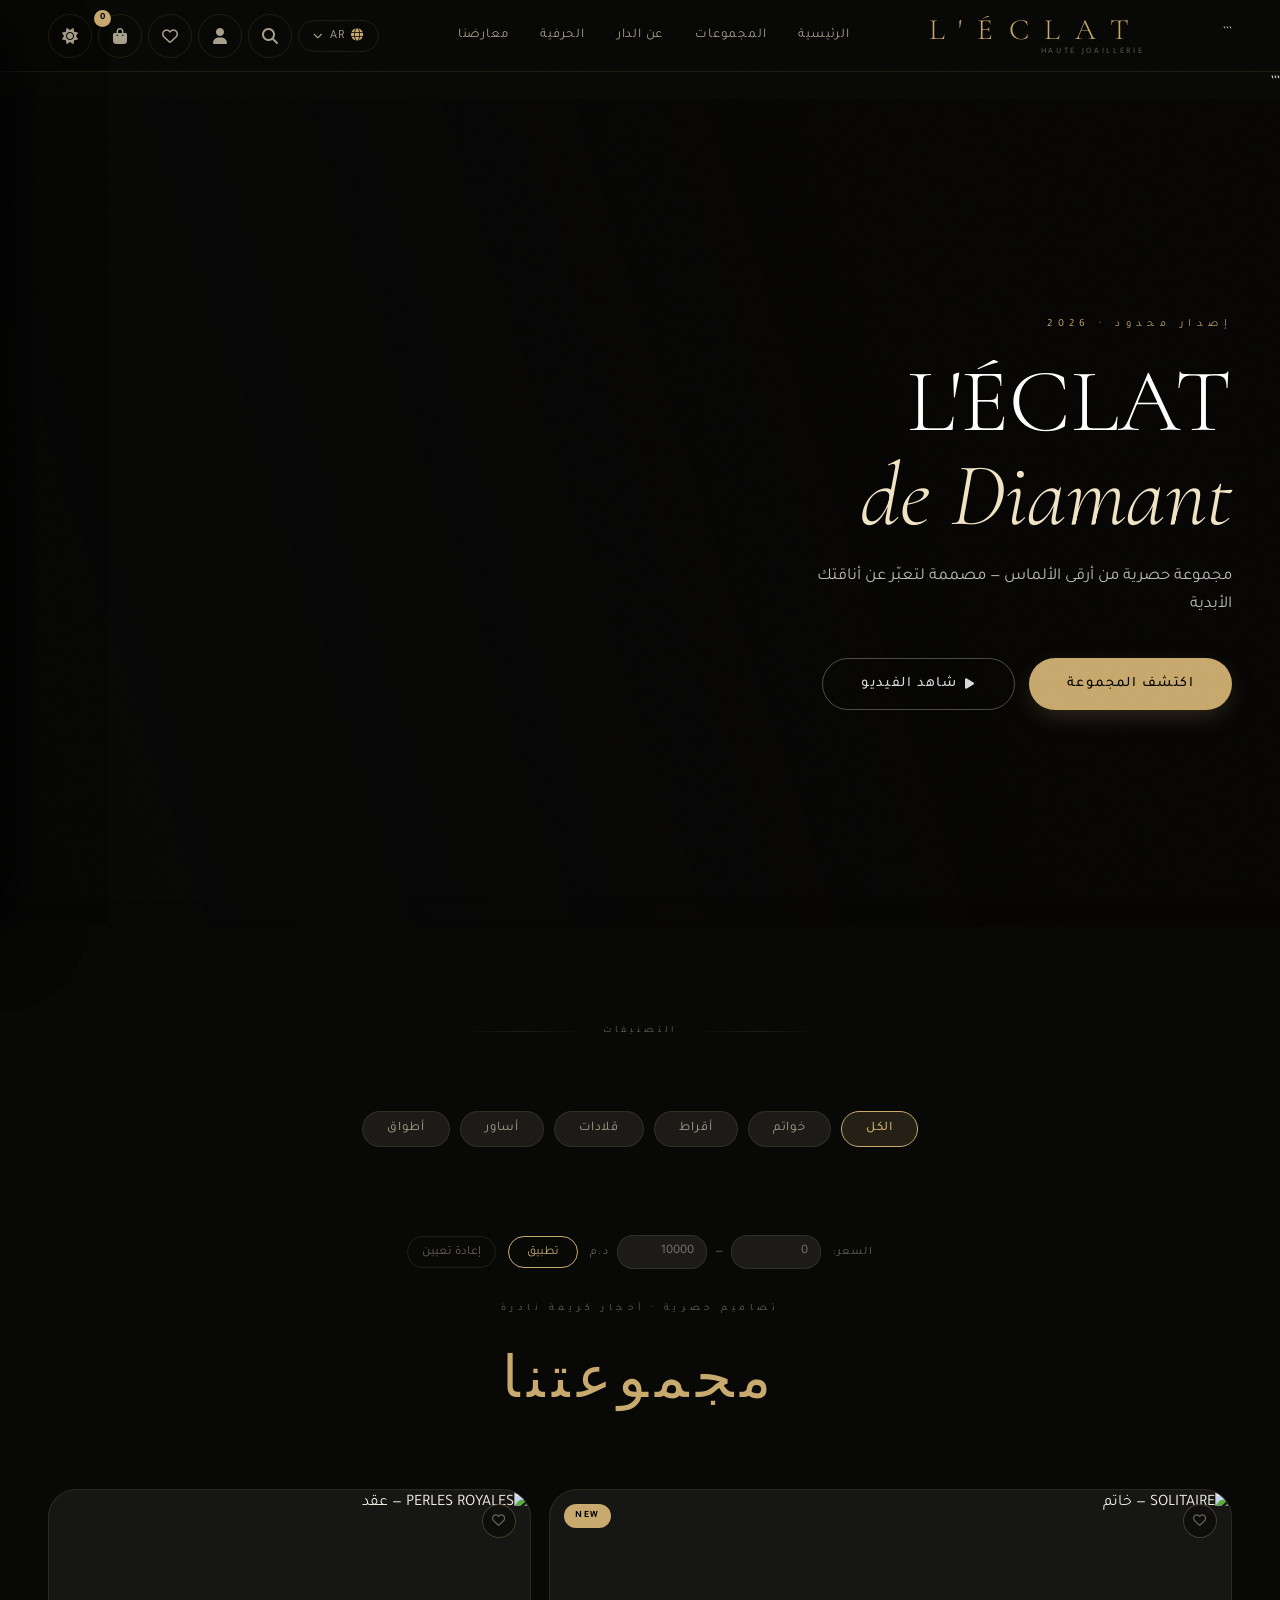
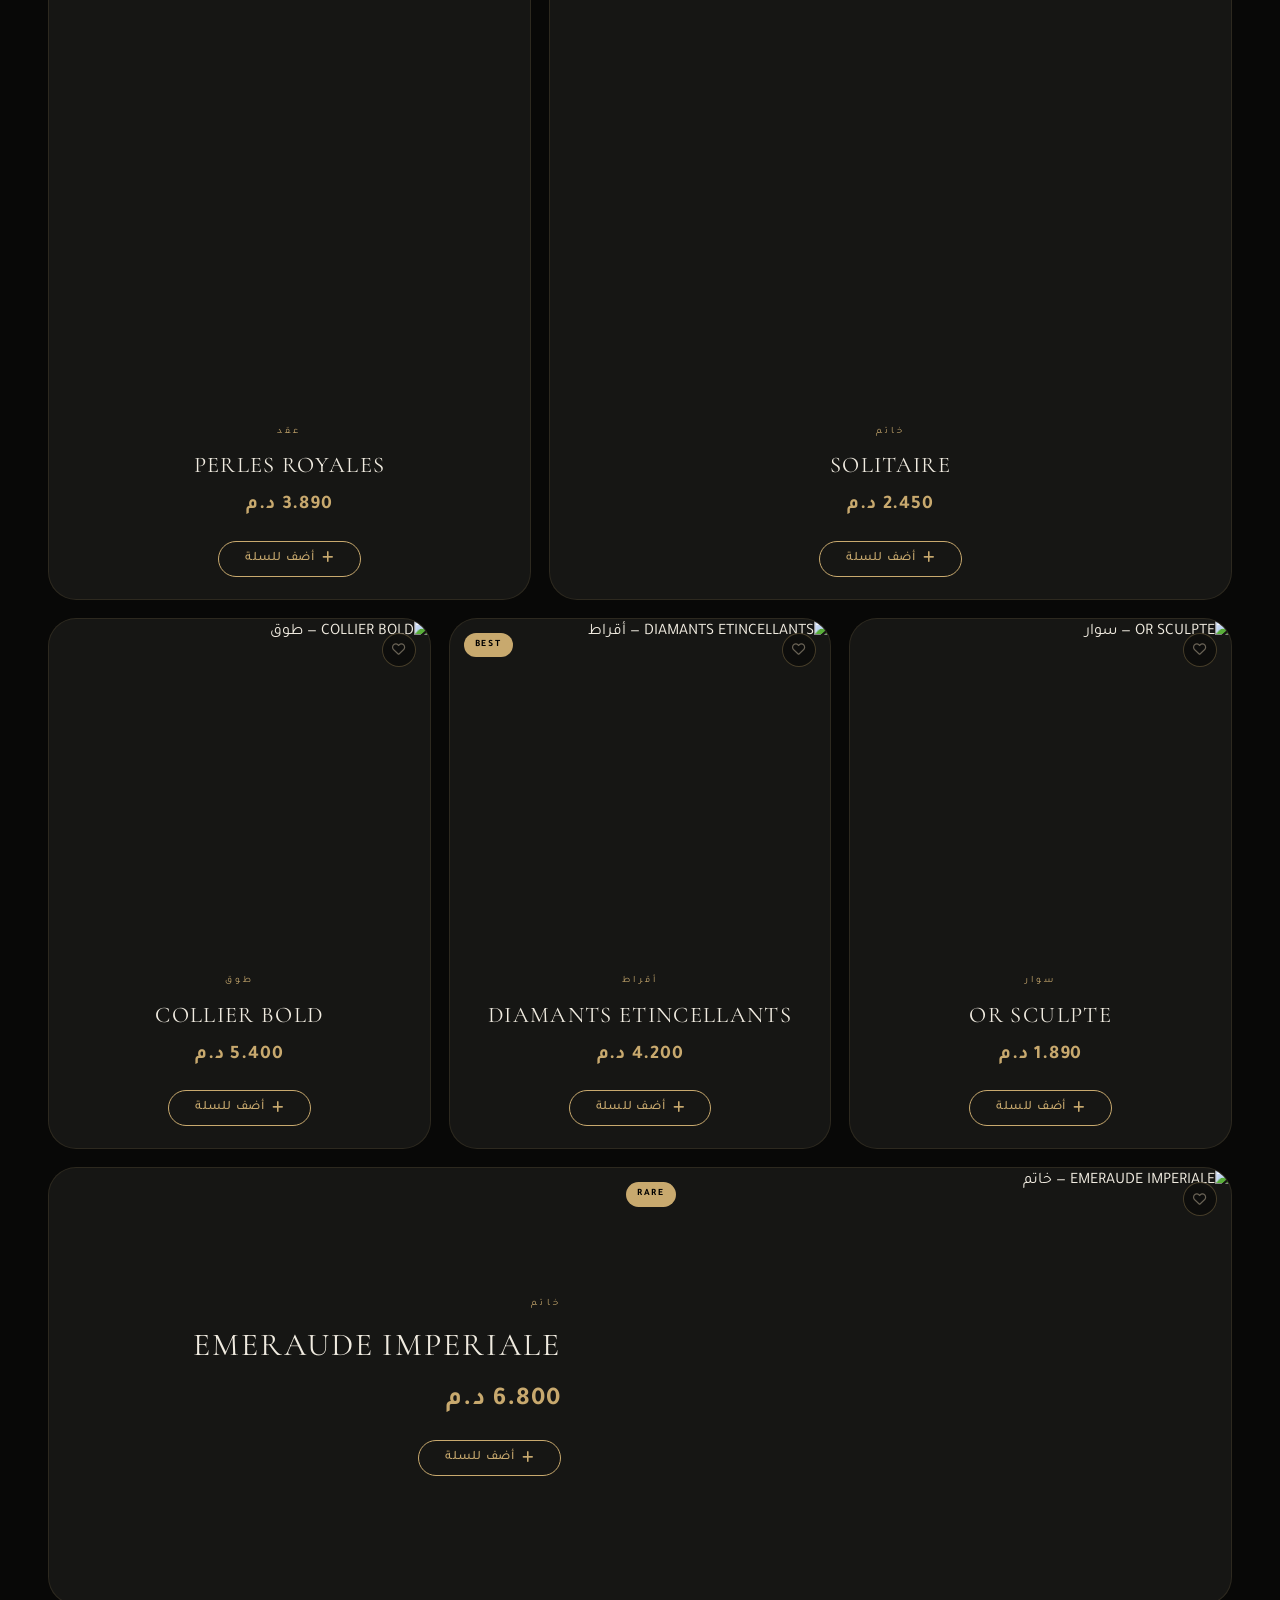
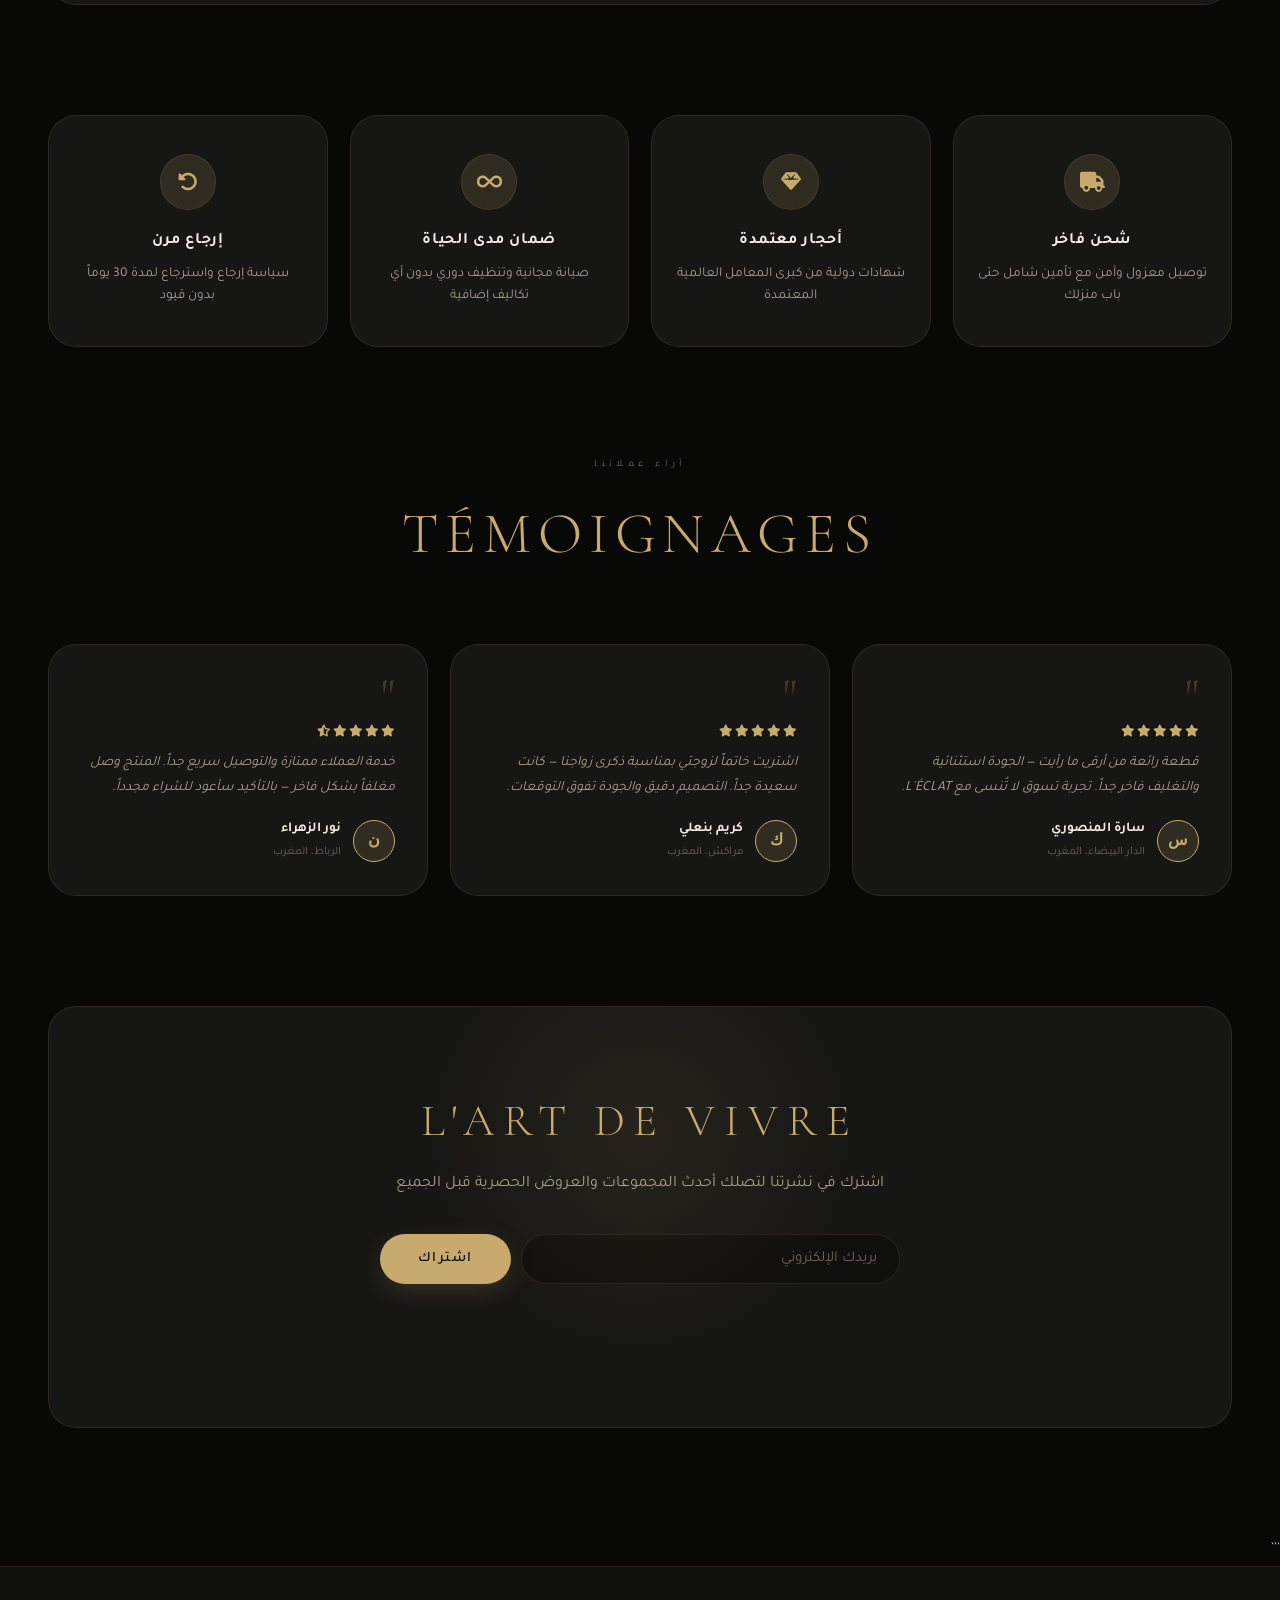
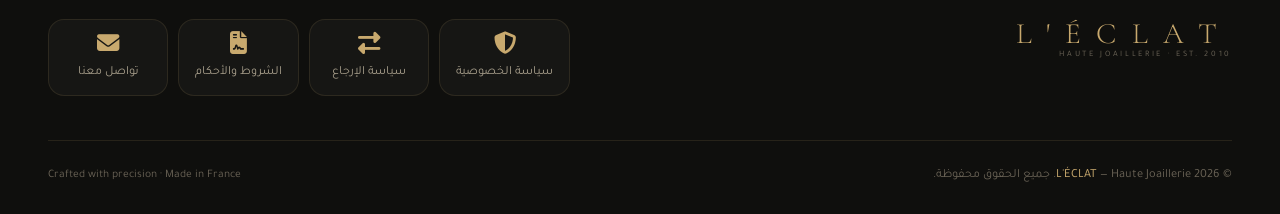
==== commit 7fba1f52: "Update index.html" ====
--- a/index.html
+++ b/index.html
@@ -5,6 +5,18 @@
   <meta charset="UTF-8" />
   <meta name="viewport" content="width=device-width, initial-scale=1.0" />
   <meta name="description" content="L'ÉCLAT — Haute Joaillerie. مجوهرات فاخرة وتصاميم حصرية." />
+  <!-- Open Graph -->
+  <meta property="og:type"        content="website" />
+  <meta property="og:url"         content="https://xsabduuh.github.io/" />
+  <meta property="og:title"       content="L'ÉCLAT — Haute Joaillerie" />
+  <meta property="og:description" content="مجوهرات فاخرة وتصاميم حصرية من ألماس وذهب — L'ÉCLAT Haute Joaillerie" />
+  <meta property="og:image"       content="https://images.unsplash.com/photo-1515562141207-7a88fb7ce338?auto=format&fit=crop&w=1200&q=80" />
+  <meta property="og:locale"      content="ar_MA" />
+  <!-- Twitter Card -->
+  <meta name="twitter:card"        content="summary_large_image" />
+  <meta name="twitter:title"       content="L'ÉCLAT — Haute Joaillerie" />
+  <meta name="twitter:description" content="مجوهرات فاخرة وتصاميم حصرية" />
+  <meta name="twitter:image"       content="https://images.unsplash.com/photo-1515562141207-7a88fb7ce338?auto=format&fit=crop&w=1200&q=80" />
   <title>L'ÉCLAT — Haute Joaillerie</title>
   <link rel="preconnect" href="https://fonts.googleapis.com" />
   <link rel="preconnect" href="https://fonts.gstatic.com" crossorigin />
@@ -714,6 +726,124 @@
     @media (prefers-reduced-motion:reduce) {
       *,*::before,*::after { animation-duration:.01ms !important; transition-duration:.01ms !important; }
     }
+
+    /* ── PRICE FILTER ─────────────────────────────────────────── */
+    .price-filter-row {
+      display:flex; align-items:center; justify-content:center;
+      gap:12px; margin-bottom:32px; flex-wrap:wrap;
+    }
+    .price-filter-label { font-size:.72rem; letter-spacing:.1em; text-transform:uppercase; color:var(--txt-muted); }
+    .price-range-wrap { display:flex; align-items:center; gap:8px; }
+    .price-input {
+      width:90px; padding:8px 12px; background:var(--surface);
+      border:1px solid var(--line); border-radius:var(--r);
+      color:var(--txt); font-family:inherit; font-size:.82rem; outline:none;
+      transition:border-color var(--tr);
+    }
+    .price-input:focus { border-color:var(--gold); }
+    .price-sep { color:var(--txt-muted); font-size:.85rem; }
+    .price-apply-btn {
+      padding:8px 18px; border:1px solid var(--gold); border-radius:var(--r-pill);
+      background:none; color:var(--gold); font-family:inherit; font-size:.78rem;
+      cursor:pointer; transition:all var(--tr);
+    }
+    .price-apply-btn:hover { background:var(--gold); color:#000; }
+    .price-reset-btn {
+      padding:8px 14px; border:1px solid var(--line); border-radius:var(--r-pill);
+      background:none; color:var(--txt-muted); font-family:inherit; font-size:.78rem;
+      cursor:pointer; transition:all var(--tr);
+    }
+    .price-reset-btn:hover { border-color:var(--txt-muted); color:var(--txt); }
+
+    /* ── WISHLIST BUTTON ON CARD ──────────────────────────────── */
+    .wishlist-btn {
+      position:absolute; top:14px; inset-inline-start:14px;
+      width:34px; height:34px; border-radius:50%;
+      background:rgba(8,8,7,.55); backdrop-filter:blur(6px);
+      border:1px solid rgba(200,169,110,.3);
+      display:flex; align-items:center; justify-content:center;
+      cursor:pointer; transition:all var(--tr); z-index:3;
+      color:var(--txt-muted); font-size:.85rem;
+    }
+    .wishlist-btn:hover,
+    .wishlist-btn.active { color:var(--gold); border-color:var(--gold); background:rgba(200,169,110,.15); }
+    .wishlist-btn.active i { font-weight:900; }
+
+    /* ── WISHLIST SIDEBAR ─────────────────────────────────────── */
+    .wishlist-sidebar {
+      position:fixed; top:0; height:100dvh;
+      width:min(380px,100vw);
+      background:var(--bg-2); box-shadow:var(--shadow-lg); z-index:700;
+      display:flex; flex-direction:column;
+    }
+    [dir="rtl"] .wishlist-sidebar { left:calc(-1 * min(380px,100vw)); right:auto; border-right:1px solid var(--line); transition:left var(--tr); }
+    [dir="ltr"] .wishlist-sidebar { right:calc(-1 * min(380px,100vw)); left:auto; border-left:1px solid var(--line); transition:right var(--tr); }
+    [dir="rtl"] .wishlist-sidebar.is-open { left:0; }
+    [dir="ltr"] .wishlist-sidebar.is-open { right:0; }
+
+    .wishlist-header { padding:20px 24px; border-bottom:1px solid var(--line); display:flex; justify-content:space-between; align-items:center; }
+    .wishlist-header h2 { font-family:var(--font-d); font-size:1.4rem; font-weight:400; color:var(--gold); letter-spacing:.06em; }
+    .wishlist-body { flex:1; overflow-y:auto; padding:18px 20px; }
+    .wishlist-empty { display:flex; flex-direction:column; align-items:center; justify-content:center; gap:12px; height:100%; color:var(--txt-muted); text-align:center; padding:40px 20px; }
+    .wishlist-empty i { font-size:2.4rem; opacity:.3; }
+
+    .wishlist-item { display:flex; gap:12px; padding:14px 0; border-bottom:1px solid var(--line-soft); align-items:center; }
+    .wishlist-item-img { width:64px; height:64px; object-fit:cover; border-radius:10px; border:1px solid var(--line); flex-shrink:0; }
+    .wishlist-item-info { flex:1; min-width:0; }
+    .wishlist-item-name { font-weight:600; font-size:.84rem; margin-bottom:3px; white-space:nowrap; overflow:hidden; text-overflow:ellipsis; }
+    .wishlist-item-price { color:var(--gold); font-size:.82rem; font-weight:700; margin-bottom:8px; }
+    .wishlist-add-cart {
+      padding:6px 14px; border:1px solid var(--gold); border-radius:var(--r-pill);
+      background:none; color:var(--gold); font-family:inherit; font-size:.72rem;
+      cursor:pointer; transition:all var(--tr);
+    }
+    .wishlist-add-cart:hover { background:var(--gold); color:#000; }
+    .wishlist-remove {
+      background:none; border:none; color:var(--txt-muted); font-size:1rem;
+      cursor:pointer; padding:4px; transition:color .2s; flex-shrink:0;
+    }
+    .wishlist-remove:hover { color:#c0392b; }
+
+    /* Wishlist badge on icon btn */
+    .wishlist-wrap { position:relative; }
+    .wishlist-badge {
+      position:absolute; top:-4px; inset-inline-end:-4px;
+      min-width:16px; height:16px; padding:0 3px;
+      background:var(--gold); border-radius:var(--r-pill);
+      font-size:.58rem; font-weight:700; color:#000;
+      display:none; align-items:center; justify-content:center;
+    }
+    .wishlist-badge.show { display:flex; }
+
+    /* ── TESTIMONIALS SECTION ─────────────────────────────────── */
+    .testimonials-section { margin-bottom:110px; }
+    .testimonials-grid {
+      display:grid; grid-template-columns:repeat(auto-fill,minmax(min(280px,100%),1fr));
+      gap:clamp(14px,2.5vw,22px);
+    }
+    .testimonial-card {
+      background:var(--bg-3); border:1px solid var(--line); border-radius:var(--r-lg);
+      padding:clamp(22px,3vw,32px); position:relative; transition:all var(--tr);
+    }
+    .testimonial-card:hover { border-color:var(--gold); transform:translateY(-4px); }
+    .testimonial-quote {
+      font-family:var(--font-d); font-size:3rem; line-height:.8; color:var(--gold);
+      opacity:.25; margin-bottom:10px; display:block;
+    }
+    .testimonial-text { font-size:.88rem; color:var(--txt-soft); line-height:1.75; margin-bottom:18px; font-style:italic; }
+    .testimonial-author { display:flex; align-items:center; gap:12px; }
+    .testimonial-avatar {
+      width:42px; height:42px; border-radius:50%;
+      background:var(--gold-dim); border:1px solid var(--gold);
+      display:flex; align-items:center; justify-content:center;
+      font-size:1rem; color:var(--gold); font-family:var(--font-d); font-weight:600;
+      flex-shrink:0;
+    }
+    .testimonial-name { font-size:.85rem; font-weight:600; margin-bottom:2px; }
+    .testimonial-location { font-size:.72rem; color:var(--txt-muted); }
+    .testimonial-stars { display:flex; gap:2px; margin-bottom:14px; }
+    .testimonial-stars i { color:var(--gold); font-size:.75rem; }
+
   </style>
 
 </head>
@@ -768,6 +898,14 @@
       <i class="fas fa-user" aria-hidden="true"></i>
     </button>
 
+    <!-- Wishlist -->
+    <div class="wishlist-wrap">
+      <button class="icon-btn" id="wishlist-btn" aria-label="المفضلة" aria-controls="wishlist-sidebar" aria-expanded="false">
+        <i class="far fa-heart" aria-hidden="true"></i>
+      </button>
+      <span class="wishlist-badge" id="wishlist-badge">0</span>
+    </div>
+
     <div class="cart-wrap">
       <button class="icon-btn" id="cart-btn" aria-label="سلة التسوق" aria-controls="cart-sidebar" aria-expanded="false">
         <i class="fas fa-shopping-bag" aria-hidden="true"></i>
@@ -816,6 +954,23 @@
     </div>
     <ul class="search-results" id="search-results" role="listbox" aria-label="نتائج البحث"></ul>
   </div>
+
+  <!-- ══ WISHLIST SIDEBAR ════════════════════════════════════════ -->
+
+  <aside class="wishlist-sidebar" id="wishlist-sidebar" role="dialog" aria-modal="true" aria-label="المفضلة" aria-hidden="true">
+    <div class="wishlist-header">
+      <h2 id="wishlist-title">المفضلة</h2>
+      <button class="icon-btn" id="close-wishlist" aria-label="إغلاق المفضلة">
+        <i class="fas fa-times" aria-hidden="true"></i>
+      </button>
+    </div>
+    <div class="wishlist-body" id="wishlist-body">
+      <div class="wishlist-empty">
+        <i class="far fa-heart" aria-hidden="true"></i>
+        <p id="wishlist-empty-txt">لا توجد منتجات في المفضلة</p>
+      </div>
+    </div>
+  </aside>
 
   <!-- ══ CART SIDEBAR ════════════════════════════════════════════ -->
 
@@ -879,6 +1034,19 @@
     <button class="cat-pill"           data-category="bracelet" id="cat-bracelet">أساور</button>
     <button class="cat-pill"           data-category="collar"   id="cat-collar">أطواق</button>
   </div>
+
+  <!-- Price Filter -->
+  <div class="price-filter-row" id="price-filter-row">
+    <span class="price-filter-label" id="price-label">السعر:</span>
+    <div class="price-range-wrap">
+      <input type="number" class="price-input" id="price-min" placeholder="0" min="0" aria-label="الحد الأدنى" />
+      <span class="price-sep">—</span>
+      <input type="number" class="price-input" id="price-max" placeholder="10000" min="0" aria-label="الحد الأقصى" />
+      <span class="price-filter-label">د.م</span>
+    </div>
+    <button class="price-apply-btn" id="price-apply" type="button">تطبيق</button>
+    <button class="price-reset-btn" id="price-reset" type="button">إعادة تعيين</button>
+  </div>
 </div>
 
 <!-- PRODUCTS -->
@@ -913,6 +1081,58 @@
       <h3 id="feat4-title">إرجاع مرن</h3>
       <p id="feat4-desc">سياسة إرجاع واسترجاع لمدة 30 يوماً بدون قيود</p>
     </article>
+  </div>
+</section>
+
+<!-- TESTIMONIALS -->
+<section class="testimonials-section container" aria-labelledby="testimonials-heading">
+  <div class="section-header" data-aos="fade-up">
+    <p class="eyebrow" id="testimonials-eyebrow">آراء عملائنا</p>
+    <h2 id="testimonials-heading">TÉMOIGNAGES</h2>
+  </div>
+  <div class="testimonials-grid">
+    <div class="testimonial-card" data-aos="fade-up">
+      <span class="testimonial-quote" aria-hidden="true">"</span>
+      <div class="testimonial-stars">
+        <i class="fas fa-star"></i><i class="fas fa-star"></i><i class="fas fa-star"></i><i class="fas fa-star"></i><i class="fas fa-star"></i>
+      </div>
+      <p class="testimonial-text">قطعة رائعة من أرقى ما رأيت — الجودة استثنائية والتغليف فاخر جداً. تجربة تسوق لا تُنسى مع L'ÉCLAT.</p>
+      <div class="testimonial-author">
+        <div class="testimonial-avatar">س</div>
+        <div>
+          <p class="testimonial-name">سارة المنصوري</p>
+          <p class="testimonial-location">الدار البيضاء، المغرب</p>
+        </div>
+      </div>
+    </div>
+    <div class="testimonial-card" data-aos="fade-up" data-aos-delay="100">
+      <span class="testimonial-quote" aria-hidden="true">"</span>
+      <div class="testimonial-stars">
+        <i class="fas fa-star"></i><i class="fas fa-star"></i><i class="fas fa-star"></i><i class="fas fa-star"></i><i class="fas fa-star"></i>
+      </div>
+      <p class="testimonial-text">اشتريت خاتماً لزوجتي بمناسبة ذكرى زواجنا — كانت سعيدة جداً. التصميم دقيق والجودة تفوق التوقعات.</p>
+      <div class="testimonial-author">
+        <div class="testimonial-avatar">ك</div>
+        <div>
+          <p class="testimonial-name">كريم بنعلي</p>
+          <p class="testimonial-location">مراكش، المغرب</p>
+        </div>
+      </div>
+    </div>
+    <div class="testimonial-card" data-aos="fade-up" data-aos-delay="200">
+      <span class="testimonial-quote" aria-hidden="true">"</span>
+      <div class="testimonial-stars">
+        <i class="fas fa-star"></i><i class="fas fa-star"></i><i class="fas fa-star"></i><i class="fas fa-star"></i><i class="fas fa-star-half-alt"></i>
+      </div>
+      <p class="testimonial-text">خدمة العملاء ممتازة والتوصيل سريع جداً. المنتج وصل مغلفاً بشكل فاخر — بالتأكيد سأعود للشراء مجدداً.</p>
+      <div class="testimonial-author">
+        <div class="testimonial-avatar">ن</div>
+        <div>
+          <p class="testimonial-name">نور الزهراء</p>
+          <p class="testimonial-location">الرباط، المغرب</p>
+        </div>
+      </div>
+    </div>
   </div>
 </section>
 
@@ -1874,6 +2094,275 @@
 
     }); /* end DOMContentLoaded */
 
+    /* ══════════════════════════════════════════════════════════════
+       Q. WISHLIST SYSTEM
+    ══════════════════════════════════════════════════════════════ */
+    var wishItems = [];
+
+    function loadWishlist() {
+      try {
+        var raw = localStorage.getItem('leclat-wishlist');
+        if (raw) {
+          var p = JSON.parse(raw);
+          if (Array.isArray(p)) { wishItems = p; }
+        }
+      } catch(e) { wishItems = []; }
+    }
+
+    function saveWishlist() {
+      try { localStorage.setItem('leclat-wishlist', JSON.stringify(wishItems)); } catch(e){}
+    }
+
+    function isWished(id) {
+      for (var i = 0; i < wishItems.length; i++) {
+        if (wishItems[i].id === id) { return true; }
+      }
+      return false;
+    }
+
+    function wishToggle(id, name, price, img) {
+      if (isWished(id)) {
+        wishItems = wishItems.filter(function(w) { return w.id !== id; });
+      } else {
+        wishItems.push({ id:id, name:name, price:price, img:img });
+      }
+      saveWishlist();
+      syncWishlistBadge();
+      renderWishlist();
+      updateWishlistBtns();
+    }
+
+    function syncWishlistBadge() {
+      var badge = document.getElementById('wishlist-badge');
+      if (!badge) { return; }
+      if (wishItems.length > 0) {
+        badge.textContent = String(wishItems.length);
+        badge.classList.add('show');
+      } else {
+        badge.classList.remove('show');
+      }
+    }
+
+    function updateWishlistBtns() {
+      var btns = document.querySelectorAll('.wishlist-btn');
+      for (var i = 0; i < btns.length; i++) {
+        var btn = btns[i];
+        var id  = btn.getAttribute('data-id');
+        var ico = btn.querySelector('i');
+        if (isWished(id)) {
+          btn.classList.add('active');
+          if (ico) { ico.className = 'fas fa-heart'; }
+          btn.setAttribute('aria-label', 'إزالة من المفضلة');
+        } else {
+          btn.classList.remove('active');
+          if (ico) { ico.className = 'far fa-heart'; }
+          btn.setAttribute('aria-label', 'إضافة للمفضلة');
+        }
+      }
+    }
+
+    function renderWishlist() {
+      var body = document.getElementById('wishlist-body');
+      if (!body) { return; }
+      if (wishItems.length === 0) {
+        body.innerHTML =
+          '<div class="wishlist-empty">' +
+            '<i class="far fa-heart" aria-hidden="true"></i>' +
+            '<p>لا توجد منتجات في المفضلة</p>' +
+          '</div>';
+        return;
+      }
+      body.innerHTML = '';
+      wishItems.forEach(function(item) {
+        var el = document.createElement('div');
+        el.className = 'wishlist-item';
+        el.innerHTML =
+          '<img class="wishlist-item-img" src="' + item.img + '" alt="' + item.name + '" loading="lazy" />' +
+          '<div class="wishlist-item-info">' +
+            '<p class="wishlist-item-name">' + item.name + '</p>' +
+            '<p class="wishlist-item-price">' + item.price.toLocaleString('ar-MA') + ' د.م</p>' +
+            '<button class="wishlist-add-cart" data-id="' + item.id + '">أضف للسلة</button>' +
+          '</div>' +
+          '<button class="wishlist-remove" data-id="' + item.id + '" aria-label="إزالة">' +
+            '<i class="fas fa-times"></i>' +
+          '</button>';
+
+        el.querySelector('.wishlist-add-cart').onclick = function() {
+          var wid = this.getAttribute('data-id');
+          var witem = wishItems.filter(function(w){ return w.id === wid; })[0];
+          if (witem) { cartAdd(witem.id, witem.name, witem.price, witem.img); showToast(tget('toast_added'), 'ok'); }
+        };
+
+        el.querySelector('.wishlist-remove').onclick = function() {
+          var wid = this.getAttribute('data-id');
+          var prod = PRODUCTS.filter(function(p){ return p.id === wid; })[0];
+          if (prod) { wishToggle(wid, prod.name, prod.price, prod.img); }
+        };
+
+        body.appendChild(el);
+      });
+    }
+
+    /* Wishlist sidebar open/close */
+    var _wishOpen = false;
+
+    function openWishlist() {
+      _wishOpen = true;
+      var s = document.getElementById('wishlist-sidebar');
+      var b = document.getElementById('wishlist-btn');
+      if (s) { s.classList.add('is-open'); s.setAttribute('aria-hidden', 'false'); }
+      if (b) { b.setAttribute('aria-expanded', 'true'); }
+      showBackdrop(closeWishlist);
+    }
+
+    function closeWishlist() {
+      _wishOpen = false;
+      var s = document.getElementById('wishlist-sidebar');
+      var b = document.getElementById('wishlist-btn');
+      if (s) { s.classList.remove('is-open'); s.setAttribute('aria-hidden', 'true'); }
+      if (b) { b.setAttribute('aria-expanded', 'false'); b.focus(); }
+      hideBackdrop();
+    }
+
+    /* Init wishlist */
+    document.addEventListener('DOMContentLoaded', function() {
+      loadWishlist();
+      syncWishlistBadge();
+      renderWishlist();
+
+      var wBtn = document.getElementById('wishlist-btn');
+      var cwBtn = document.getElementById('close-wishlist');
+      if (wBtn)  { wBtn.addEventListener('click', openWishlist); }
+      if (cwBtn) { cwBtn.addEventListener('click', closeWishlist); }
+    });
+
+    /* ══════════════════════════════════════════════════════════════
+       R. PRICE FILTER
+    ══════════════════════════════════════════════════════════════ */
+    var priceMin = null;
+    var priceMax = null;
+
+    function applyPriceFilter() {
+      var minEl = document.getElementById('price-min');
+      var maxEl = document.getElementById('price-max');
+      var minVal = minEl ? parseFloat(minEl.value) : NaN;
+      var maxVal = maxEl ? parseFloat(maxEl.value) : NaN;
+      priceMin = isNaN(minVal) ? null : minVal;
+      priceMax = isNaN(maxVal) ? null : maxVal;
+      renderProductsFiltered();
+    }
+
+    function resetPriceFilter() {
+      priceMin = null; priceMax = null;
+      var minEl = document.getElementById('price-min');
+      var maxEl = document.getElementById('price-max');
+      if (minEl) { minEl.value = ''; }
+      if (maxEl) { maxEl.value = ''; }
+      renderProductsFiltered();
+    }
+
+    function renderProductsFiltered() {
+      var grid = document.getElementById('products-grid');
+      if (!grid) { return; }
+      var filtered = PRODUCTS.filter(function(p) {
+        var catOk   = (currentFilter === 'all' || p.category === currentFilter);
+        var minOk   = (priceMin === null || p.price >= priceMin);
+        var maxOk   = (priceMax === null || p.price <= priceMax);
+        return catOk && minOk && maxOk;
+      });
+
+      grid.innerHTML = '';
+      var hasFilter = (currentFilter !== 'all' || priceMin !== null || priceMax !== null);
+      if (hasFilter) { grid.classList.add('filtered'); } else { grid.classList.remove('filtered'); }
+
+      if (filtered.length === 0) {
+        var msg = document.createElement('div');
+        msg.className = 'no-results';
+        msg.innerHTML = '<i class="fas fa-gem" aria-hidden="true"></i><p>' + tget('no_results') + '</p>';
+        grid.appendChild(msg);
+        return;
+      }
+
+      filtered.forEach(function(p, idx) {
+        var catLabel = tget('product_cat_' + p.category);
+        var card = document.createElement('article');
+        card.className = 'product-card';
+        card.setAttribute('role', 'listitem');
+        card.setAttribute('data-id', p.id);
+        card.setAttribute('data-category', p.category);
+        card.setAttribute('data-aos', 'fade-up');
+        card.setAttribute('data-aos-delay', String(Math.min(idx % 3, 2) * 80));
+
+        var badgeHTML = p.badge ? '<span class="product-badge">' + p.badge + '</span>' : '';
+        var wished    = isWished(p.id);
+        var heartCls  = wished ? 'fas fa-heart' : 'far fa-heart';
+        var heartActive = wished ? ' active' : '';
+
+        card.innerHTML =
+          '<div class="product-img-wrap">' +
+            '<img src="' + p.img + '" alt="' + p.name + ' — ' + catLabel + '" loading="lazy" />' +
+            badgeHTML +
+            '<button class="wishlist-btn' + heartActive + '" data-id="' + p.id + '" aria-label="' + (wished ? 'إزالة من المفضلة' : 'إضافة للمفضلة') + '">' +
+              '<i class="' + heartCls + '" aria-hidden="true"></i>' +
+            '</button>' +
+            '<div class="product-qv" aria-hidden="true"><span class="qv-label">' + tget('quick_view') + '</span></div>' +
+          '</div>' +
+          '<div class="product-body">' +
+            '<p class="product-cat-label">' + catLabel + '</p>' +
+            '<h3 class="product-name">' + p.name + '</h3>' +
+            '<p class="product-price">' + p.price.toLocaleString('ar-MA') + ' د.م</p>' +
+            '<button class="btn-add" aria-label="' + tget('add_to_cart') + ' ' + p.name + '">' +
+              '<i class="fas fa-plus" aria-hidden="true"></i>' + tget('add_to_cart') +
+            '</button>' +
+          '</div>';
+
+        /* Add-to-cart */
+        card.querySelector('.btn-add').onclick = (function(prod) {
+          return function() {
+            cartAdd(prod.id, prod.name, prod.price, prod.img);
+            showToast(tget('toast_added'), 'ok');
+            var badge = document.getElementById('cart-badge');
+            if (badge) { badge.classList.remove('bump'); void badge.offsetWidth; badge.classList.add('bump'); }
+          };
+        })(p);
+
+        /* Wishlist btn */
+        card.querySelector('.wishlist-btn').onclick = (function(prod) {
+          return function() { wishToggle(prod.id, prod.name, prod.price, prod.img); };
+        })(p);
+
+        grid.appendChild(card);
+      });
+
+      if (typeof AOS !== 'undefined' && AOS.refresh) { AOS.refresh(); }
+    }
+
+    /* Override renderProducts to use price filter */
+    var _origRenderProducts = renderProducts;
+    renderProducts = function(filter) {
+      currentFilter = filter;
+      renderProductsFiltered();
+    };
+
+    /* Init price filter events */
+    document.addEventListener('DOMContentLoaded', function() {
+      var applyBtn = document.getElementById('price-apply');
+      var resetBtn = document.getElementById('price-reset');
+      if (applyBtn) { applyBtn.addEventListener('click', applyPriceFilter); }
+      if (resetBtn) { resetBtn.addEventListener('click', resetPriceFilter); }
+
+      /* Enter key on price inputs */
+      var minEl = document.getElementById('price-min');
+      var maxEl = document.getElementById('price-max');
+      if (minEl) { minEl.addEventListener('keydown', function(e){ if (e.key === 'Enter') { applyPriceFilter(); } }); }
+      if (maxEl) { maxEl.addEventListener('keydown', function(e){ if (e.key === 'Enter') { applyPriceFilter(); } }); }
+
+      /* Also extend Escape to close wishlist */
+      document.addEventListener('keydown', function(e) {
+        if (e.key === 'Escape' && _wishOpen) { closeWishlist(); }
+      });
+    });
+
   })();
   </script>
 
